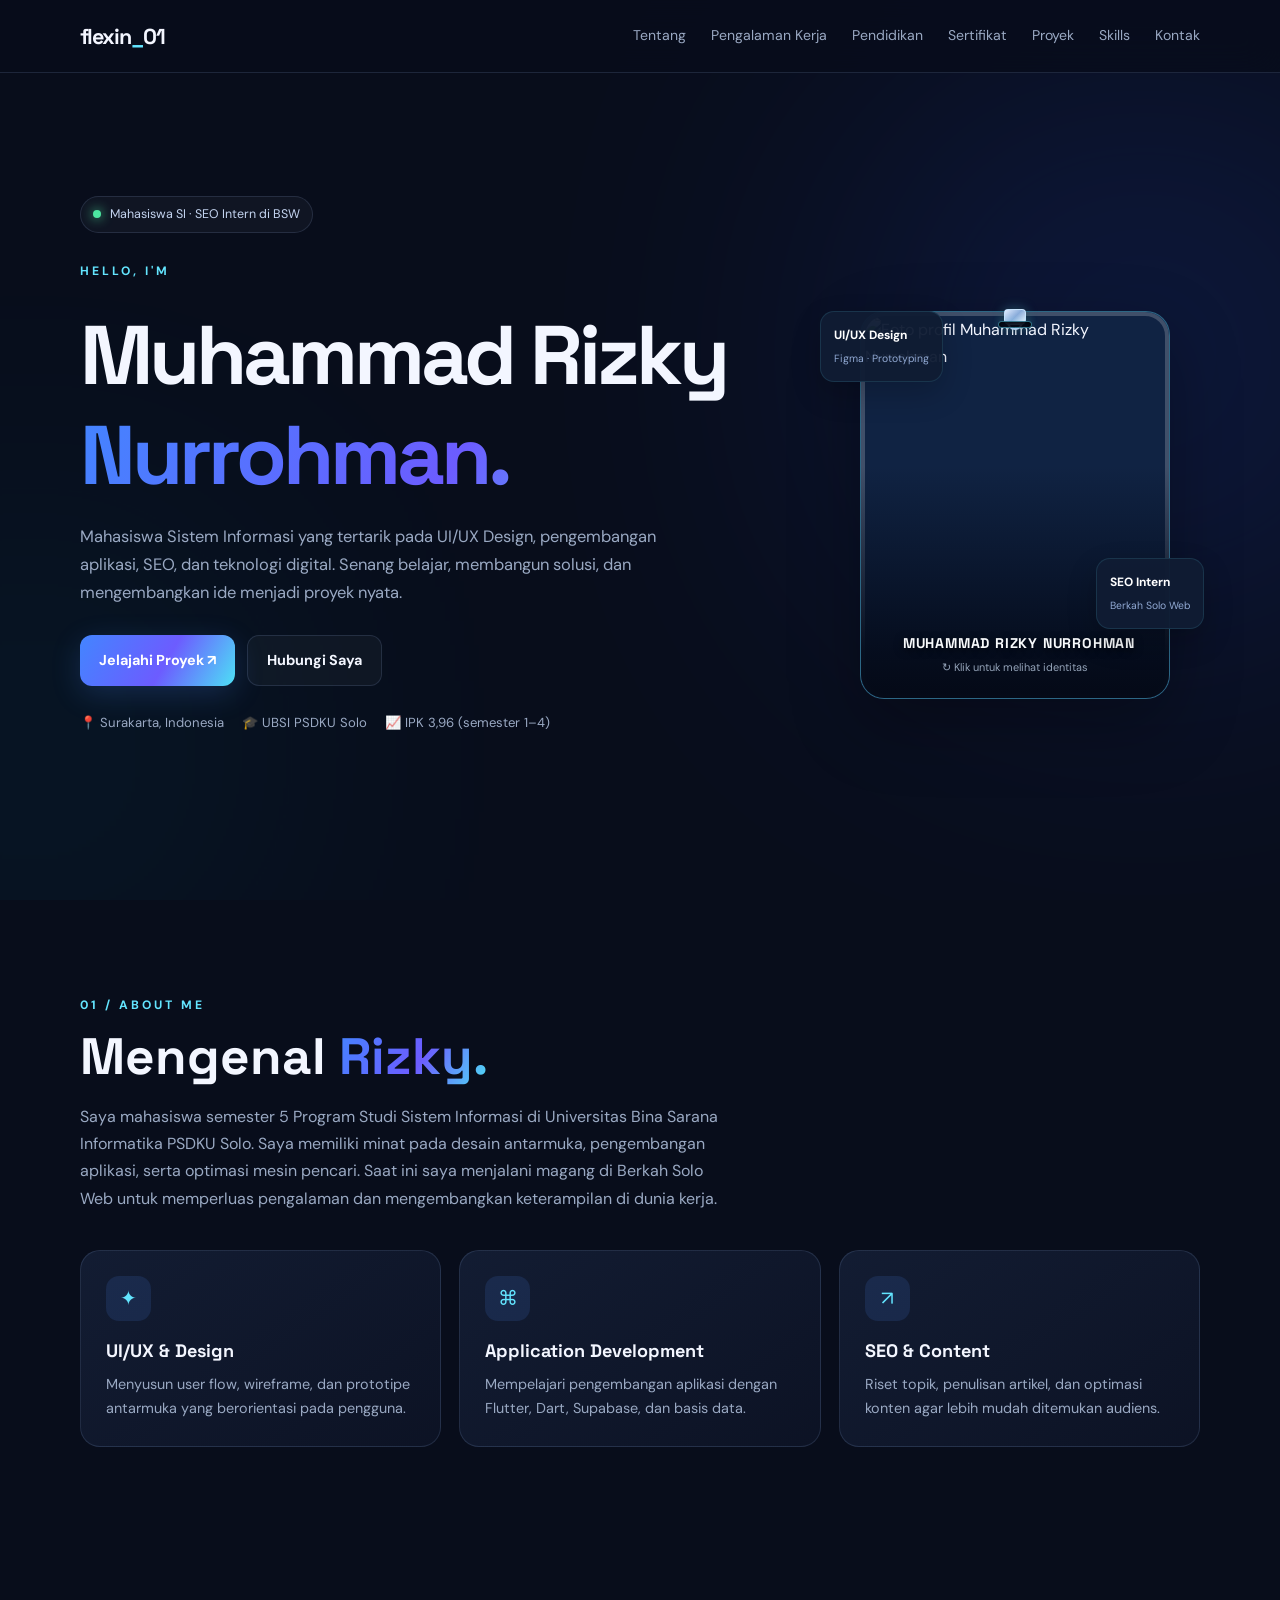
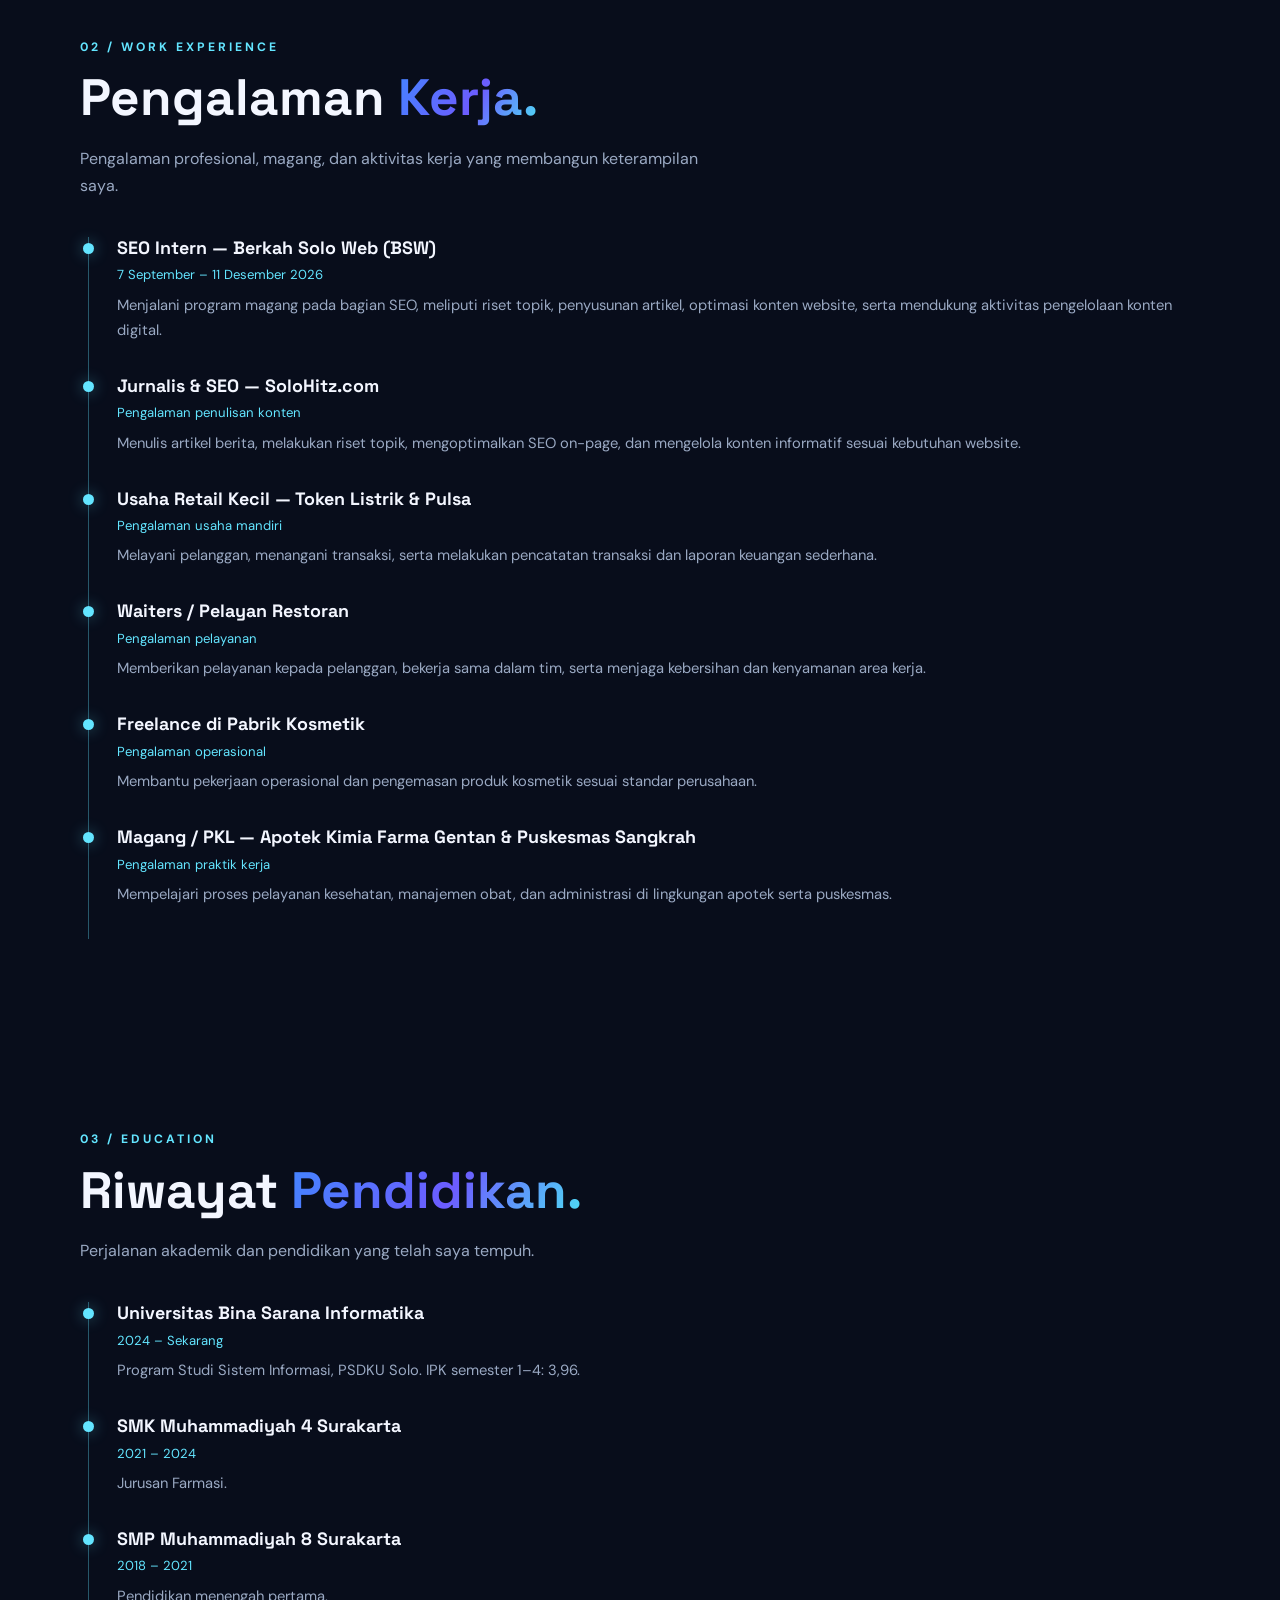
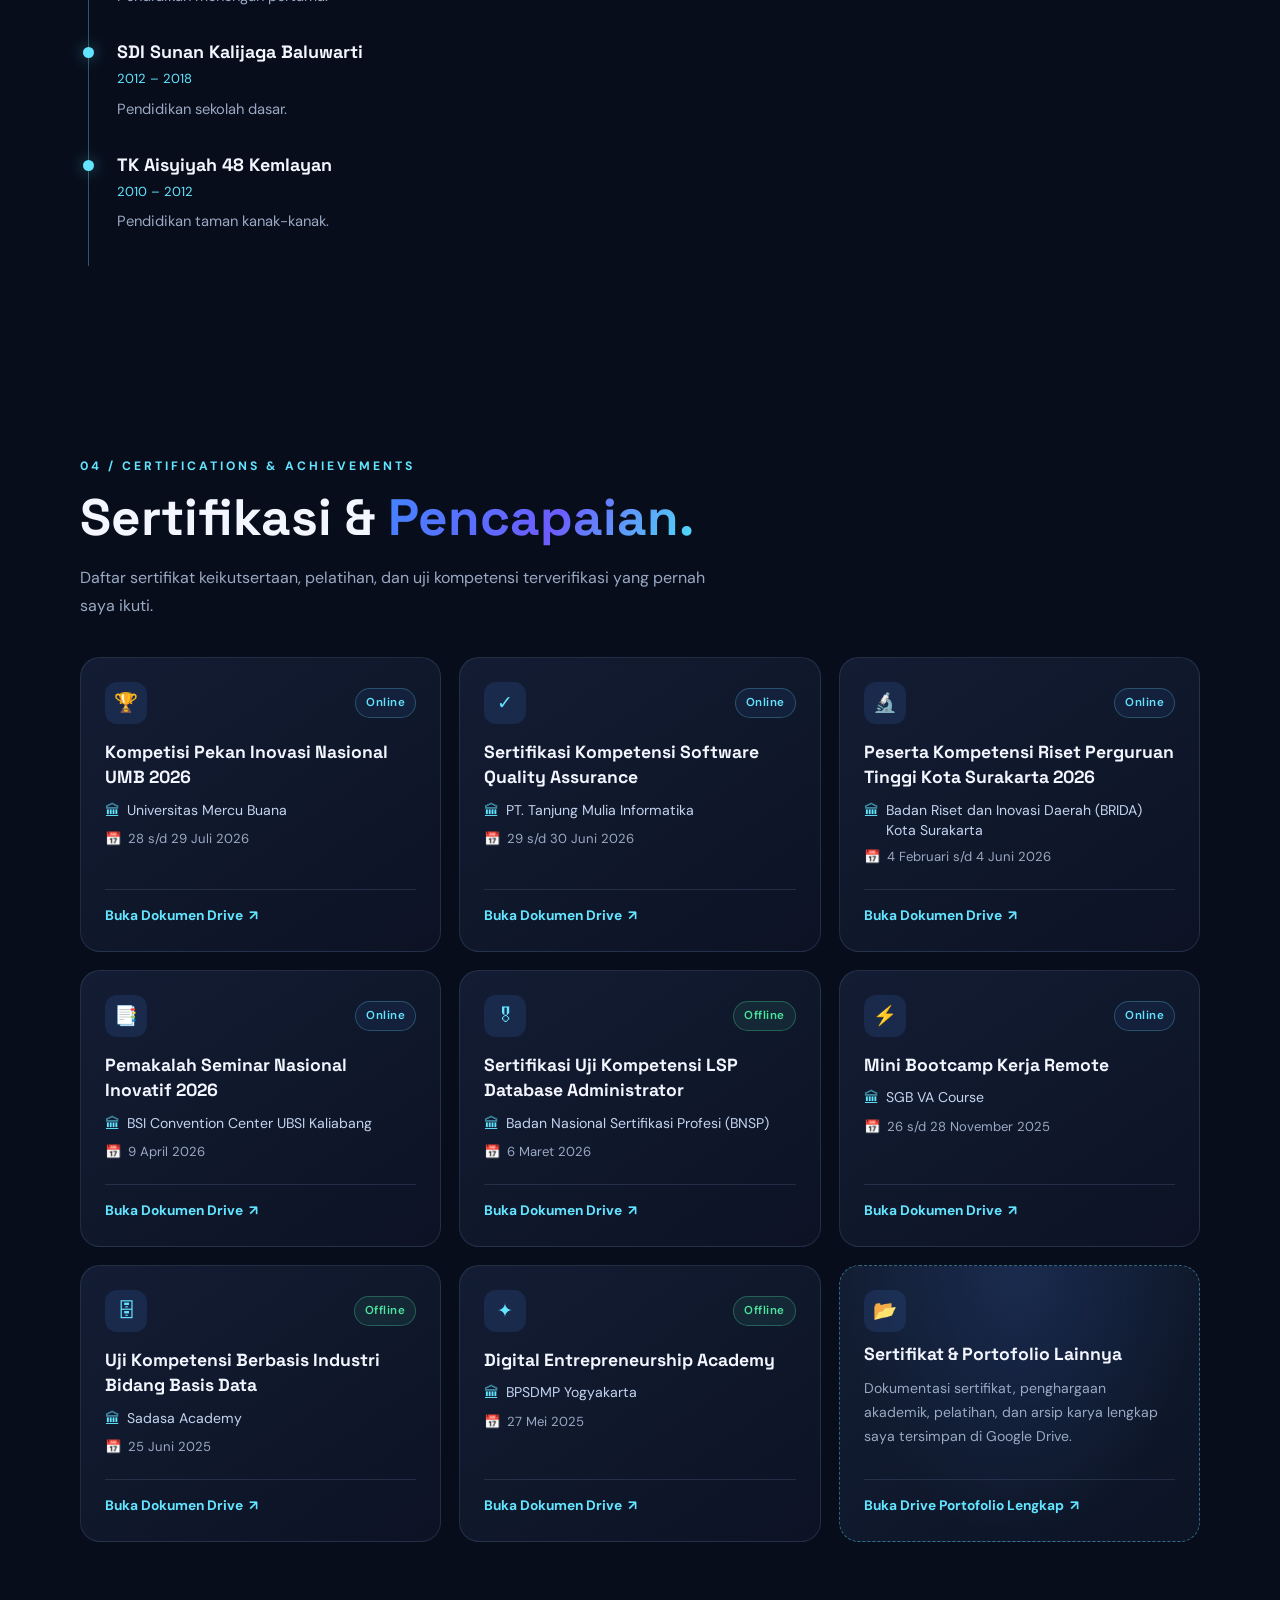
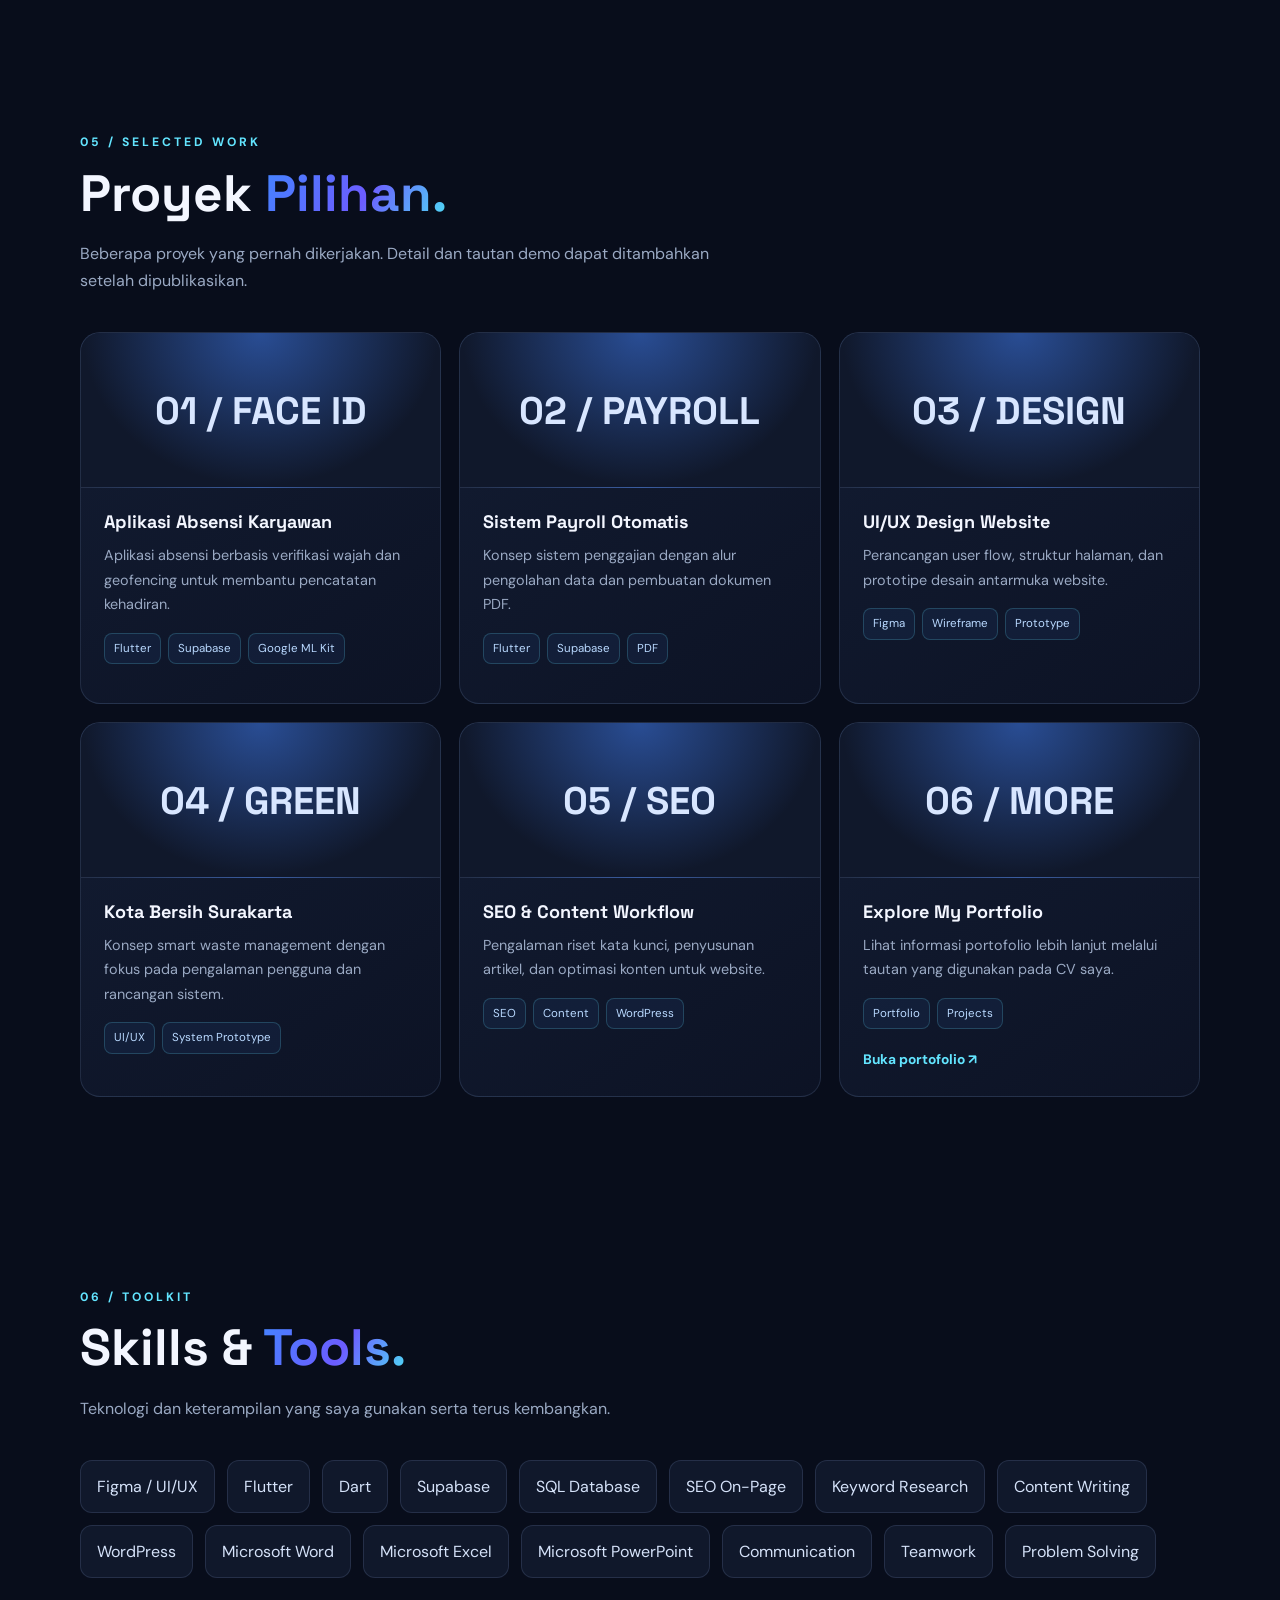
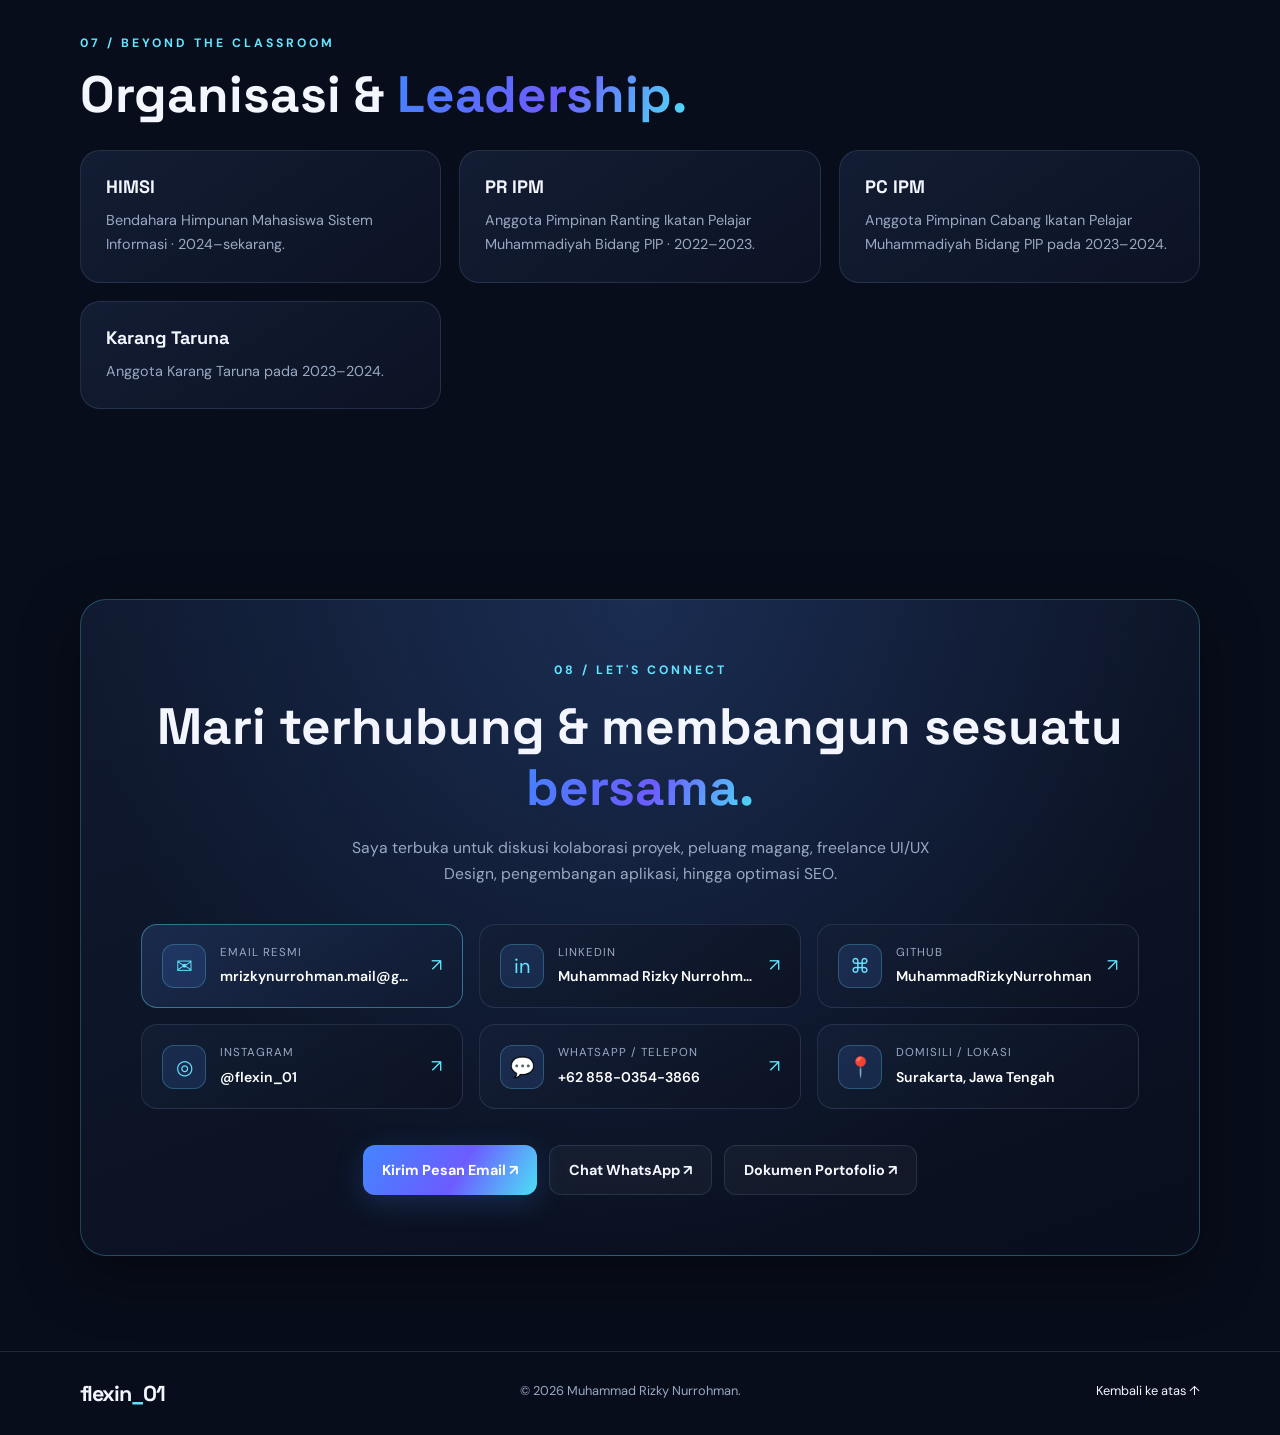
==== index.html @ 6531a68e "Add files via upload" ====
<!DOCTYPE html>
<html lang="id">
<head>
  <meta charset="UTF-8">
  <meta name="viewport" content="width=device-width, initial-scale=1.0">
  <meta name="theme-color" content="#080d1b">
  <meta name="description" content="Portofolio Muhammad Rizky Nurrohman, mahasiswa Sistem Informasi, SEO Intern di Berkah Solo Web, UI/UX Designer, dan calon developer.">
  <meta name="author" content="Muhammad Rizky Nurrohman">
  <title>Rizky Nurrohman — Portfolio & CV</title>

  <link rel="preconnect" href="https://fonts.googleapis.com">
  <link rel="preconnect" href="https://fonts.gstatic.com" crossorigin>
  <link href="https://fonts.googleapis.com/css2?family=DM+Sans:wght@400;500;600;700&family=Space+Grotesk:wght@400;500;600;700&display=swap" rel="stylesheet">

  <style>
    :root {
      --bg: #080d1b;
      --surface: #10182b;
      --surface2: #141f36;
      --text: #f3f6ff;
      --muted: #9aa9c3;
      --blue: #4d8dff;
      --cyan: #63e5ff;
      --line: rgba(151, 179, 230, .15);
      --gradient: linear-gradient(120deg, #4385ff, #6c5cff 55%, #4de0f5);
    }

    * { box-sizing: border-box; margin: 0; padding: 0; }
    html { scroll-behavior: smooth; scroll-padding-top: 85px; }

    /* Custom Luxury Blue Cursor */
    .cursor-dot {
      position: fixed;
      top: 0;
      left: 0;
      width: 10px;
      height: 10px;
      border-radius: 50%;
      background: #63e5ff;
      box-shadow: 0 0 14px #63e5ff, 0 0 25px rgba(77, 141, 255, 0.9);
      pointer-events: none;
      z-index: 100000;
      transform: translate(-50%, -50%);
      transition: width 0.15s ease, height 0.15s ease, background 0.15s ease;
      opacity: 0;
    }

    .cursor-ring {
      position: fixed;
      top: 0;
      left: 0;
      width: 38px;
      height: 38px;
      border-radius: 50%;
      border: 1.5px solid rgba(99, 229, 255, 0.75);
      background: radial-gradient(circle, rgba(77, 141, 255, 0.2), transparent 70%);
      box-shadow: 0 0 20px rgba(77, 141, 255, 0.4), inset 0 0 10px rgba(99, 229, 255, 0.25);
      pointer-events: none;
      z-index: 99999;
      transform: translate(-50%, -50%);
      transition: width 0.25s cubic-bezier(0.16, 1, 0.3, 1), 
                  height 0.25s cubic-bezier(0.16, 1, 0.3, 1), 
                  border-color 0.2s ease, 
                  background 0.2s ease;
      opacity: 0;
    }

    .cursor-ring.cursor-hover {
      width: 58px;
      height: 58px;
      border-color: #63e5ff;
      background: radial-gradient(circle, rgba(99, 229, 255, 0.3), transparent 75%);
      box-shadow: 0 0 32px rgba(99, 229, 255, 0.7), inset 0 0 16px rgba(99, 229, 255, 0.35);
    }

    .cursor-dot.cursor-hover {
      width: 6px;
      height: 6px;
      background: #ffffff;
      box-shadow: 0 0 18px #63e5ff;
    }

    #sparkle-canvas {
      position: fixed;
      inset: 0;
      width: 100vw;
      height: 100vh;
      pointer-events: none;
      z-index: 99998;
    }

    body {
      background: var(--bg);
      color: var(--text);
      font-family: "DM Sans", sans-serif;
      line-height: 1.7;
      overflow-x: hidden;
    }
    a { color: inherit; text-decoration: none; }
    button { font: inherit; }
    .container { width: min(1120px, 90%); margin: auto; }
    .gradient-text {
      background: var(--gradient);
      -webkit-background-clip: text;
      background-clip: text;
      color: transparent;
    }
    .eyebrow {
      color: var(--cyan);
      text-transform: uppercase;
      letter-spacing: 3px;
      font-size: .76rem;
      font-weight: 700;
    }
    h1, h2, h3 { font-family: "Space Grotesk", sans-serif; line-height: 1.2; }
    h2 { font-size: clamp(2rem, 5vw, 3.2rem); margin: 10px 0 16px; }
    p { color: var(--muted); }
    section { padding: 95px 0; }
    .section-head { max-width: 650px; margin-bottom: 38px; }

    /* Navigation */
    header {
      position: fixed; inset: 0 0 auto; z-index: 50;
      background: rgba(8, 13, 27, .82);
      backdrop-filter: blur(18px);
      border-bottom: 1px solid var(--line);
    }
    nav {
      min-height: 72px; display: flex; align-items: center;
      justify-content: space-between; gap: 24px;
    }
    .logo { font: 700 1.35rem "Space Grotesk"; letter-spacing: -1px; }
    .logo span { color: var(--cyan); }
    .nav-links { display: flex; align-items: center; gap: 25px; }
    .nav-links a { color: var(--muted); font-size: .88rem; transition: .2s; }
    .nav-links a:hover { color: white; }
    .menu-btn {
      display: none; border: 1px solid var(--line); color: white;
      background: var(--surface); border-radius: 10px; padding: 7px 12px;
      cursor: pointer;
    }

    /* Buttons */
    .btn {
      display: inline-flex; justify-content: center; align-items: center;
      gap: 9px; padding: 12px 19px; border-radius: 12px;
      font-weight: 700; font-size: .9rem; border: 1px solid var(--line);
      transition: transform .25s, box-shadow .25s, background .25s;
      cursor: pointer;
    }
    .btn:hover { transform: translateY(-3px); }
    .btn-primary {
      color: #fff; border: 0; background: var(--gradient);
      box-shadow: 0 8px 30px rgba(77, 141, 255, .2);
    }
    .btn-secondary { background: rgba(255,255,255,.035); }
    .btn-row { display: flex; flex-wrap: wrap; gap: 12px; margin-top: 28px; }

    /* Hero */
    .hero {
      min-height: 100vh; display: flex; align-items: center;
      position: relative; padding-top: 125px; overflow: hidden;
    }
    .hero::before {
      content: ""; position: absolute; width: 530px; height: 530px;
      background: #315bff; filter: blur(160px); opacity: .20;
      border-radius: 50%; right: -130px; top: 10%;
      pointer-events: none;
    }
    .hero::after {
      content: ""; position: absolute; width: 300px; height: 300px;
      background: #00d9ff; filter: blur(160px); opacity: .12;
      left: -120px; bottom: 0; pointer-events: none;
    }
    .hero-grid {
      display: grid; grid-template-columns: 1.3fr .7fr;
      align-items: center; gap: 65px; position: relative; z-index: 1;
    }
    .availability {
      display: inline-flex; align-items: center; gap: 9px;
      padding: 7px 12px; border: 1px solid var(--line);
      border-radius: 30px; font-size: .78rem; color: #c4d4f0;
      background: rgba(255,255,255,.035);
    }
    .dot {
      width: 8px; height: 8px; background: #4ce6a0;
      border-radius: 50%; box-shadow: 0 0 12px #4ce6a0;
    }
    .hero h1 {
      font-size: clamp(3rem, 6.5vw, 5.5rem);
      letter-spacing: -4px; margin: 24px 0 18px;
    }
    .hero h1 span { display: block; }
    .hero-copy { max-width: 590px; font-size: 1.03rem; }
    .hero-meta { display: flex; gap: 18px; flex-wrap: wrap; margin-top: 26px; }
    .hero-meta span { color: var(--muted); font-size: .82rem; }
    .portrait-wrap { position: relative; max-width: 360px; margin: auto; width: 100%; }
    .portrait {
      aspect-ratio: 4/5; border: 1px solid rgba(111,164,255,.4);
      border-radius: 28px; padding: 12px;
      background: linear-gradient(145deg, rgba(77,141,255,.3), rgba(255,255,255,.025));
      transform: rotate(2deg); animation: float 6s ease-in-out infinite;
      box-shadow: 0 30px 100px rgba(0,0,0,.25);
    }
    .portrait-inner {
      width: 100%; height: 100%; border-radius: 19px;
      display: grid; place-items: center; text-align: center;
      background:
        radial-gradient(ellipse at 50% 20%, rgba(99,229,255,.18), transparent 55%),
        linear-gradient(160deg, #1a3155, #0d1427);
      overflow: hidden;
    }
    .initials {
      width: 145px; height: 145px; display: grid; place-items: center;
      border-radius: 50%; font: 700 3.4rem "Space Grotesk";
      color: white; background: var(--gradient);
      border: 5px solid rgba(255,255,255,.15);
      box-shadow: 0 0 60px rgba(77,141,255,.3);
    }
    .portrait-inner p { margin-top: 20px; color: #d9e6ff; }
    .float-card {
      position: absolute; background: #111c31;
      border: 1px solid var(--line); border-radius: 14px;
      padding: 13px 16px; box-shadow: 0 15px 40px #0004;
      font-size: .83rem;
    }
    .float-card strong { display: block; color: white; }
    .float-card small { color: var(--muted); }
    .card-one { top: 15%; left: -48px; }
    .card-two { bottom: 12%; right: -38px; }

    /* General cards */
    .grid-3 { display: grid; grid-template-columns: repeat(3,1fr); gap: 18px; }
    .panel {
      background: linear-gradient(145deg, rgba(20,31,54,.88), rgba(13,20,38,.88));
      border: 1px solid var(--line); border-radius: 20px; padding: 25px;
      transition: transform .3s, border-color .3s;
    }
    .panel:hover { transform: translateY(-6px); border-color: rgba(99,229,255,.4); }
    .icon {
      width: 45px; height: 45px; display: grid; place-items: center;
      border-radius: 13px; background: rgba(77,141,255,.13);
      color: var(--cyan); font-size: 1.25rem; margin-bottom: 19px;
    }
    .panel h3 { font-size: 1.13rem; margin-bottom: 10px; }
    .panel p { font-size: .9rem; }

    /* Experience */
    .timeline { border-left: 1px solid rgba(99,229,255,.35); margin-left: 8px; }
    .timeline-item { padding: 0 0 32px 28px; position: relative; }
    .timeline-item::before {
      content: ""; position: absolute; width: 11px; height: 11px;
      left: -6px; top: 6px; background: var(--cyan); border-radius: 50%;
      box-shadow: 0 0 15px rgba(99,229,255,.45);
    }
    .timeline-item h3 { font-size: 1.12rem; }
    .timeline-item .date { color: var(--cyan); font-size: .82rem; margin: 6px 0; }
    .timeline-item p { font-size: .92rem; }

    /* Projects */
    .project-card { overflow: hidden; padding: 0; }
    .project-visual {
      min-height: 155px; display: grid; place-items: center;
      background: radial-gradient(ellipse at top, #294d94, #10182b 70%);
      font: 700 2.4rem "Space Grotesk"; color: #d8e6ff;
      border-bottom: 1px solid var(--line);
    }
    .project-content { padding: 23px; }
    .project-content h3 { margin-bottom: 10px; }
    .tags { display: flex; flex-wrap: wrap; gap: 7px; margin: 16px 0; }
    .tag {
      font-size: .72rem; color: #b9d9ff; padding: 5px 9px;
      border: 1px solid rgba(99,229,255,.2); border-radius: 8px;
      background: rgba(77,141,255,.07);
    }
    .project-link { color: var(--cyan); font-size: .86rem; font-weight: 700; }

    /* Skills */
    .skills { display: flex; flex-wrap: wrap; gap: 12px; }
    .skill {
      padding: 12px 16px; border: 1px solid var(--line);
      background: var(--surface); border-radius: 12px;
      color: #d5e2f9; transition: .2s;
    }
    .skill:hover { border-color: var(--cyan); transform: translateY(-3px); }

    /* Contact & footer */
    .contact-box {
      padding: clamp(28px, 6vw, 60px);
      text-align: center;
      border: 1px solid rgba(99, 229, 255, .25);
      border-radius: 26px;
      background: radial-gradient(ellipse at top, rgba(77, 141, 255, .18), transparent 70%), linear-gradient(160deg, #101a30, #090e1d);
      box-shadow: 0 20px 60px rgba(0, 0, 0, 0.4);
    }
    .contact-box p.contact-desc { max-width: 600px; margin: 0 auto 36px; font-size: 0.98rem; }

    .contact-grid {
      display: grid;
      grid-template-columns: repeat(auto-fit, minmax(240px, 1fr));
      gap: 16px;
      margin-top: 25px;
      text-align: left;
    }

    .contact-card {
      display: flex;
      align-items: center;
      gap: 14px;
      padding: 18px 20px;
      border-radius: 16px;
      background: linear-gradient(145deg, rgba(20, 31, 54, 0.85), rgba(12, 18, 34, 0.85));
      border: 1px solid var(--line);
      color: var(--text);
      transition: transform 0.25s ease, border-color 0.25s ease, box-shadow 0.25s ease, background 0.25s ease;
      text-decoration: none;
      position: relative;
    }

    .contact-card:hover {
      transform: translateY(-4px);
      border-color: rgba(99, 229, 255, 0.5);
      background: linear-gradient(145deg, rgba(26, 40, 70, 0.95), rgba(16, 25, 46, 0.95));
      box-shadow: 0 12px 28px rgba(77, 141, 255, 0.16);
    }

    .contact-icon {
      width: 44px;
      height: 44px;
      display: grid;
      place-items: center;
      border-radius: 12px;
      background: rgba(77, 141, 255, 0.14);
      border: 1px solid rgba(99, 229, 255, 0.25);
      color: var(--cyan);
      font-size: 1.25rem;
      flex-shrink: 0;
    }

    .contact-card:hover .contact-icon {
      background: rgba(99, 229, 255, 0.2);
      border-color: var(--cyan);
      color: #fff;
    }

    .contact-info {
      flex: 1;
      min-width: 0;
    }

    .contact-info small {
      display: block;
      color: var(--muted);
      font-size: 0.72rem;
      text-transform: uppercase;
      letter-spacing: 1px;
      margin-bottom: 3px;
    }

    .contact-info strong {
      display: block;
      color: #fff;
      font-size: 0.88rem;
      font-weight: 600;
      white-space: nowrap;
      overflow: hidden;
      text-overflow: ellipsis;
    }

    .contact-arrow {
      color: var(--cyan);
      font-size: 1.1rem;
      transition: transform 0.25s ease, color 0.25s ease;
      margin-left: auto;
    }

    .contact-card:hover .contact-arrow {
      color: #fff;
      transform: translate(3px, -3px);
    }

    .contact-card.highlight-card {
      border-color: rgba(99, 229, 255, 0.4);
      background: linear-gradient(145deg, rgba(28, 45, 80, 0.9), rgba(16, 26, 48, 0.9));
    }

    footer { padding: 28px 0; border-top: 1px solid var(--line); }
    .footer-row { display: flex; justify-content: space-between; gap: 20px; flex-wrap: wrap; }
    footer p, footer a { font-size: .8rem; }

    /* Reveal animation */
    .reveal { opacity: 0; transform: translateY(22px); transition: .7s ease; }
    .reveal.visible { opacity: 1; transform: translateY(0); }
    @keyframes float { 0%,100% { transform: translateY(0) rotate(2deg); } 50% { transform: translateY(-12px) rotate(0); } }

    @media (prefers-reduced-motion: reduce) {
      *, *::before, *::after {
        animation-duration: .01ms !important;
        transition-duration: .01ms !important;
        scroll-behavior: auto !important;
      }
      .reveal { opacity: 1; transform: none; }
    }

    @media (max-width: 1024px) {
      .container { width: 92%; }
      .hero-grid { gap: 40px; }
      .grid-3 { grid-template-columns: repeat(2, 1fr); gap: 16px; }
    }

    @media (max-width: 850px) {
      .hero-grid { grid-template-columns: 1fr; gap: 45px; text-align: center; }
      .hero-copy { max-width: 680px; margin-inline: auto; }
      .availability { margin-inline: auto; }
      .hero-meta { justify-content: center; }
      .btn-row { justify-content: center; }
      .portrait-wrap { width: min(290px, 85%); margin-top: 15px; }
      .card-one { left: -10px; }
      .card-two { right: -10px; }
      .hero h1 { letter-spacing: -2px; }
    }

    @media (max-width: 768px) {
      section { padding: 75px 0; }
      .section-head { margin-bottom: 28px; }
      .grid-3 { grid-template-columns: repeat(2, 1fr); }
      .certificates-grid { grid-template-columns: repeat(2, 1fr); gap: 16px; }
      .timeline-item { padding: 0 0 28px 24px; }
      .contact-box { padding: 35px 24px; }
    }

    @media (max-width: 640px) {
      section { padding: 60px 0; }
      nav { min-height: 65px; }
      .menu-btn { display: block; }
      .nav-links {
        display: none; position: absolute; top: 68px; left: 4%; right: 4%;
        padding: 16px; border: 1px solid var(--line);
        border-radius: 18px; background: rgba(16, 24, 43, 0.98);
        backdrop-filter: blur(20px);
        box-shadow: 0 20px 50px rgba(0, 0, 0, 0.6);
        flex-direction: column; align-items: stretch; gap: 4px;
        z-index: 100;
      }
      .nav-links.open { display: flex; animation: navFadeIn 0.25s ease; }
      .nav-links a {
        padding: 12px 14px;
        border-radius: 10px;
        font-size: 0.95rem;
      }
      .nav-links a:hover {
        background: rgba(77, 141, 255, 0.1);
        color: var(--cyan);
      }
      .hero { min-height: auto; padding-top: 110px; padding-bottom: 60px; }
      .hero h1 { font-size: clamp(2.4rem, 11vw, 3.8rem); margin: 18px 0 14px; }
      .grid-3 { grid-template-columns: 1fr; }
      .certificates-grid { grid-template-columns: 1fr; }
      .panel { padding: 20px; }
      .float-card {
        padding: 8px 12px;
        font-size: 0.75rem;
      }
      .card-one { top: 12%; left: -8px; }
      .card-two { bottom: 8%; right: -8px; }
      .hero-meta { gap: 8px 14px; }
      .hero-meta span { font-size: 0.78rem; }
      .btn { width: 100%; justify-content: center; }
      .btn-row { width: 100%; flex-direction: column; gap: 10px; }
      .contact-grid { grid-template-columns: 1fr; }
      .contact-card { padding: 15px 16px; }
      .contact-icon { width: 38px; height: 38px; font-size: 1.1rem; }
      .skills { gap: 8px; }
      .skill { padding: 9px 13px; font-size: 0.82rem; }
    }

    @keyframes navFadeIn {
      from { opacity: 0; transform: translateY(-8px); }
      to { opacity: 1; transform: translateY(0); }
    }
    
    .profile-photo {
      width: 180px;
      height: 180px;
      object-fit: cover;
      object-position: center top;
      border-radius: 50%;
      border: 4px solid rgba(255, 255, 255, 0.2);
      box-shadow: 0 0 45px rgba(77, 141, 255, 0.3);
      transition: transform 0.35s ease, box-shadow 0.35s ease;
    }

    .profile-photo:hover {
      transform: scale(1.05);
      box-shadow: 0 0 60px rgba(99, 229, 255, 0.4);
    }

    .profile-fallback {
      margin: auto;
    }

    @media (max-width: 640px) {
      .profile-photo {
        width: 150px;
        height: 150px;
      }
    }
    
    /* =========================================
      INTERACTIVE 3D PROFILE CARD
      Muhammad Rizky Nurrohman
      ========================================= */

    /* Container kartu */
    .portrait-wrap {
      position: relative;
      width: 100%;
      max-width: 310px;
      margin-inline: auto;
      perspective: 1200px;
      isolation: isolate;
    }

    /* Kartu utama */
    .flip-card {
      position: relative;
      width: 100%;
      aspect-ratio: 4 / 5;
      perspective: 1200px;
      cursor: grab;
      outline: none;
      -webkit-tap-highlight-color: transparent;
      user-select: none;
      -webkit-user-select: none;
      touch-action: none;
      transform-origin: top center;
      will-change: transform;
    }

    .flip-card.is-dragging {
      cursor: grabbing;
      filter: drop-shadow(0 20px 35px rgba(0, 0, 0, 0.45));
    }

    /* Mesin animasi 3D */
    .flip-card-inner {
      position: relative;
      width: 100%;
      height: 100%;
      transform: rotateY(0deg);
      transform-style: preserve-3d;
      -webkit-transform-style: preserve-3d;
      transition: transform 0.8s cubic-bezier(.2, .75, .25, 1);
      filter: none;
    }

    /* Putar hanya ketika kartu diklik */
    .flip-card.is-flipped .flip-card-inner {
      transform: rotateY(180deg);
      -webkit-transform: rotateY(180deg);
    }

    /* Jangan memicu efek putar saat hover */
    .flip-card:hover .flip-card-inner {
      filter: none;
    }

    /* Sisi depan dan belakang */
    .flip-card-face {
      position: absolute;
      inset: 0;
      overflow: hidden;
      border: 1px solid rgba(99, 229, 255, 0.35);
      border-radius: 24px;
      box-shadow: 0 25px 70px rgba(0, 0, 0, 0.3);
      backface-visibility: hidden;
      -webkit-backface-visibility: hidden;
    }

    /* =========================================
      LANYARD HANGER DECORATION
      ========================================= */

    /* Extra top room for the lanyard rope canvas + clip */
    .portrait-wrap {
      padding-top: 80px;
    }

    /* Canvas yang menggambar tali lanyard secara dinamis */
    #lanyard-canvas {
      position: absolute;
      top: 0;
      left: 0;
      pointer-events: none;
      z-index: 10;
    }

    /* Klip logam yang terpasang di ujung tali — ikut bergerak bersama kartu */
    .lanyard-clip {
      position: absolute;
      /* posisi default tepat di atas lubang kartu; JS akan memperbaruinya tiap frame */
      top: 77px;
      left: 50%;
      transform: translateX(-50%);
      width: 22px;
      height: 16px;
      background: linear-gradient(135deg, #e0ecff, #8aacda, #f5f9ff);
      border-radius: 4px 4px 5px 5px;
      border: 1px solid rgba(200, 230, 255, 0.85);
      box-shadow: 0 3px 10px rgba(0, 0, 0, 0.55), 0 0 12px rgba(99, 229, 255, 0.35);
      z-index: 15;
      pointer-events: none;
      will-change: transform;
    }

    /* Kait bawah klip */
    .lanyard-clip::after {
      content: "";
      position: absolute;
      bottom: -6px;
      left: 50%;
      transform: translateX(-50%);
      width: 12px;
      height: 7px;
      border: 2px solid #b6cced;
      border-top: none;
      border-radius: 0 0 8px 8px;
    }

    /* Slot lubang ID Card — satu elemen, ditempel ke kartu via JS */
    .id-card-slot {
      position: absolute;
      /* Disesuaikan di JS agar selalu di atas kartu */
      top: 80px;           /* = padding-top portrait-wrap */
      left: 50%;
      transform: translateX(-50%);
      width: 34px;
      height: 7px;
      background: rgba(4, 10, 24, 0.85);
      border: 1px solid rgba(99, 229, 255, 0.45);
      border-radius: 10px;
      box-shadow: inset 0 1px 4px rgba(0,0,0,0.9), 0 0 8px rgba(99,229,255,0.2);
      z-index: 16;
      pointer-events: none;
      will-change: transform;
    }

    /* =========================================
      FRONT CARD - FOTO PROFIL
      ========================================= */

    .flip-card-front {
      box-sizing: border-box;
      display: flex;
      flex-direction: column;
      justify-content: flex-end;
      padding: 20px 20px 22px;
      background: #102343;
      transform: rotateY(0deg);
      -webkit-transform: rotateY(0deg);
    }

    /* Foto memenuhi kartu */
    .flip-card-front .profile-photo {
      position: absolute;
      inset: 0;
      width: 100%;
      height: 100%;
      object-fit: cover;
      object-position: center top;
      border-radius: inherit;
      pointer-events: none;
      -webkit-user-drag: none;
      user-select: none;
    }

    /* Gradient agar tulisan tetap terbaca jelas di bagian bawah */
    .flip-card-front::after {
      content: "";
      position: absolute;
      inset: 40% 0 0;
      z-index: 1;
      background: linear-gradient(
        to bottom,
        transparent,
        rgba(5, 12, 28, 0.96) 80%,
        rgba(4, 9, 22, 0.99) 100%
      );
      pointer-events: none;
    }

    /* Tata letak nama dan petunjuk pada bagian bawah kartu */
    .flip-card-front .front-caption {
      position: relative;
      z-index: 2;
      display: flex;
      align-items: center;
      justify-content: center;
      gap: 8px;
      margin: 0 0 4px;
      text-align: center;
      color: #ffffff;
      font-family: "Space Grotesk", sans-serif;
      font-size: 0.88rem;
      font-weight: 700;
      letter-spacing: 0.8px;
      text-shadow: 0 2px 8px rgba(0, 0, 0, 0.7);
    }

    .flip-card-front .front-caption span:not(.front-status) {
      font-weight: 800;
      color: #f8fafc;
    }

    .flip-card-front .flip-hint {
      position: relative;
      z-index: 2;
      margin: 0;
      padding: 0;
      text-align: center;
      font-size: 0.68rem;
      line-height: 1.4;
      color: #94a3b8;
    }
    
    /* =========================================
      BACK CARD - SPACING REFINEMENT
      ========================================= */

    .flip-card-back {
      box-sizing: border-box;
      display: flex;
      flex-direction: column;
      justify-content: center;
      gap: 16px;

      /* Ruang rapi dan proporsional untuk seluruh identitas */
      padding: 24px 22px;

      color: #f3f6ff;
      background:
        radial-gradient(
          ellipse at top right,
          rgba(77, 141, 255, 0.22),
          transparent 55%
        ),
        linear-gradient(145deg, #14294b, #080d1b 80%);

      transform: rotateY(180deg);
      -webkit-transform: rotateY(180deg);
    }

    .back-top {
      margin: 0;
      text-align: center;
    }

    .back-label {
      display: block;
      margin-bottom: 10px;
      color: #63e5ff;
      font-size: 0.62rem;
      letter-spacing: 2px;
    }

    .back-avatar {
      display: grid;
      place-items: center;
      width: 46px;
      height: 46px;
      margin: 0 auto 12px;
      border: 1px solid rgba(255, 255, 255, 0.2);
      border-radius: 14px;
      background: linear-gradient(135deg, #4385ff, #6c5cff, #4de0f5);
      color: #fff;
      font-size: 1rem;
      font-weight: 700;
    }

    .back-top h3 {
      margin: 0;
      color: #fff;
      font-size: 1.05rem;
      line-height: 1.4;
    }

    .back-role {
      margin: 6px 0 0;
      color: #9bb7e7;
      font-size: 0.7rem;
      line-height: 1.5;
    }

    .identity-list {
      display: grid;
      gap: 9px;
      width: 100%;
    }

    .identity-item {
      box-sizing: border-box;
      display: flex;
      align-items: center;
      gap: 11px;
      width: 100%;
      min-width: 0;
      padding: 10px 12px;
      border: 1px solid rgba(151, 179, 230, 0.16);
      border-radius: 12px;
      background: rgba(255, 255, 255, 0.045);
      text-decoration: none;
    }

    .identity-icon {
      display: grid;
      flex: 0 0 30px;
      place-items: center;
      width: 30px;
      height: 30px;
      border-radius: 9px;
      background: rgba(77, 141, 255, 0.14);
      color: #63e5ff;
      font-size: 1rem;
    }

    .identity-item div {
      flex: 1;
      min-width: 0;
    }

    .identity-item small {
      display: block;
      margin-bottom: 4px;
      color: #91a9d3;
      font-size: 0.65rem;
    }

    .identity-item strong {
      display: block;
      color: #fff;
      font-size: 0.76rem;
      line-height: 1.4;
      overflow-wrap: anywhere;
    }

    .flip-card-back .flip-hint {
      padding: 0;
      margin-top: -3px;
      color: #91a9d3;
      font-size: 0.65rem;
      line-height: 1.4;
      text-align: center;
    }

    /* Responsive */
    @media (max-width: 480px) {
      .flip-card-back {
        gap: 12px;
        padding: 18px 16px;
      }

      .back-avatar {
        width: 40px;
        height: 40px;
        margin-bottom: 9px;
      }

      .back-top h3 {
        font-size: 0.98rem;
      }

      .identity-list {
        gap: 7px;
      }

      .identity-item {
        gap: 9px;
        padding: 8px 10px;
      }
    }

    /* =========================================
      FLOATING CARDS
      ========================================= */

    .float-card {
      position: absolute;
      z-index: 2;
      padding: 13px;
      border: 1px solid rgba(99, 229, 255, 0.12);
      border-radius: 14px;
      background: rgba(16, 29, 52, 0.96);
      color: #ffffff;
      box-shadow: 0 12px 30px rgba(0, 0, 0, 0.2);
      pointer-events: none;
    }

    .float-card strong,
    .float-card small {
      display: block;
    }

    .float-card strong {
      margin-bottom: 5px;
      font-size: 0.75rem;
    }

    .float-card small {
      color: #91a9d3;
      font-size: 0.65rem;
    }

    .card-one {
      top: 17%;
      left: -13%;
    }

    .card-two {
      right: -11%;
      bottom: 15%;
    }

    /* =========================================
      RESPONSIVE - TABLET & MOBILE
      ========================================= */

    @media (max-width: 768px) {
      .portrait-wrap {
        max-width: 290px;
      }

      .card-one {
        left: -5%;
      }

      .card-two {
        right: -5%;
      }
    }

    @media (max-width: 480px) {
      .portrait-wrap {
        max-width: 270px;
      }

      .flip-card-face {
        border-radius: 20px;
      }

      .flip-card-back {
        padding: 20px 14px;
        gap: 12px;
      }

      .back-top {
        margin-bottom: 8px;
      }

      .back-avatar {
        width: 40px;
        height: 40px;
        margin: 4px auto 8px;
        font-size: 0.95rem;
      }

      .back-top h3 {
        font-size: 0.98rem;
      }

      .identity-list {
        gap: 8px;
      }

      .identity-item {
        gap: 9px;
        padding: 8px 10px;
      }

      .identity-icon {
        width: 28px;
        height: 28px;
        font-size: 0.9rem;
      }

      .card-one {
        left: -3%;
      }

      .card-two {
        right: -3%;
      }
    }

    /* Hormati preferensi pengguna untuk animasi minimal */
    @media (prefers-reduced-motion: reduce) {
      .flip-card-inner {
        transition-duration: 0.01ms;
      }
    }

    
/* ==============================
   SECTION SERTIFIKAT
================================= */

.certificates-section {
    position: relative;
    padding: 95px 0;
}

.certificates-grid {
    display: grid;
    grid-template-columns: repeat(3, minmax(0, 1fr));
    gap: 18px;
    align-items: stretch;
}

.certificate-card {
    background: linear-gradient(145deg, rgba(20, 31, 54, .88), rgba(13, 20, 38, .88));
    border: 1px solid var(--line);
    border-radius: 20px;
    padding: 24px;
    display: flex;
    flex-direction: column;
    justify-content: space-between;
    transition: transform .3s ease, border-color .3s ease, box-shadow .3s ease;
}

.certificate-card:hover {
    transform: translateY(-6px);
    border-color: rgba(99, 229, 255, .4);
    box-shadow: 0 16px 36px rgba(0, 0, 0, 0.28);
}

.certificate-card-top {
    display: flex;
    align-items: center;
    justify-content: space-between;
    gap: 10px;
    margin-bottom: 16px;
}

.cert-icon {
    width: 42px;
    height: 42px;
    display: grid;
    place-items: center;
    border-radius: 12px;
    background: rgba(77, 141, 255, .13);
    color: var(--cyan);
    font-size: 1.2rem;
    flex-shrink: 0;
}

.cert-type-badge {
    font-size: 0.72rem;
    font-weight: 600;
    padding: 4px 10px;
    border-radius: 20px;
    border: 1px solid rgba(99, 229, 255, .25);
    background: rgba(77, 141, 255, .08);
    color: var(--cyan);
    letter-spacing: 0.5px;
}

.cert-type-badge.offline {
    border-color: rgba(76, 230, 160, .3);
    background: rgba(76, 230, 160, .08);
    color: #4ce6a0;
}

.certificate-card h3 {
    font-size: 1.1rem;
    line-height: 1.45;
    margin-bottom: 10px;
    color: var(--text);
}

.certificate-meta {
    display: flex;
    flex-direction: column;
    gap: 6px;
    margin-bottom: 20px;
    font-size: 0.88rem;
}

.certificate-organizer {
    display: inline-flex;
    align-items: flex-start;
    gap: 7px;
    color: #c4d4f0;
    line-height: 1.4;
}

.certificate-organizer span.icon-bullet {
    color: var(--cyan);
    font-size: 0.95rem;
}

.certificate-date {
    display: inline-flex;
    align-items: center;
    gap: 7px;
    color: var(--muted);
    font-size: 0.82rem;
}

.certificate-date span.icon-bullet {
    color: var(--blue);
}

.certificate-card-bottom {
    margin-top: auto;
    padding-top: 14px;
    border-top: 1px solid var(--line);
    display: flex;
    align-items: center;
    justify-content: space-between;
}

.certificate-link {
    display: inline-flex;
    align-items: center;
    gap: 6px;
    color: var(--cyan);
    font-size: 0.86rem;
    font-weight: 700;
    transition: color .2s, transform .2s;
}

.certificate-link:hover {
    color: #fff;
    transform: translateX(3px);
}

.certificate-cta-card {
    background: radial-gradient(ellipse at top, rgba(77, 141, 255, .15), transparent 70%), linear-gradient(145deg, rgba(20, 31, 54, .92), rgba(13, 20, 38, .92));
    border: 1px dashed rgba(99, 229, 255, .4);
    display: flex;
    flex-direction: column;
    justify-content: center;
    align-items: flex-start;
    padding: 24px;
}

.certificate-cta-card:hover {
    border-color: var(--cyan);
    border-style: solid;
}

.certificate-cta-card h3 {
    margin-top: 10px;
}

.certificate-cta-card p {
    font-size: 0.88rem;
    margin-bottom: 18px;
    color: var(--muted);
}

/* Responsive */
@media (max-width: 900px) {
    .certificates-grid {
        grid-template-columns: repeat(2, minmax(0, 1fr));
    }
}

@media (max-width: 640px) {
    .certificates-grid {
        grid-template-columns: 1fr;
    }
}
  </style>
</head>

<body>
  <header>
    <nav class="container" aria-label="Navigasi utama">
      <a href="#home" class="logo">flexin<span>_</span>01</a>
      <button class="menu-btn" id="menuBtn" aria-label="Buka menu" aria-expanded="false">☰</button>
    <div class="nav-links" id="navLinks">
      <a href="#about">Tentang</a>
      <a href="#experience">Pengalaman Kerja</a>
      <a href="#education">Pendidikan</a>
      <a href="#sertifikat">Sertifikat</a>
      <a href="#projects">Proyek</a>
      <a href="#skills">Skills</a>
      <a href="#contact">Kontak</a>
    </div>
    </nav>
  </header>

  <main>
    <section class="hero" id="home">
      <div class="container hero-grid">
        <div>
          <div class="availability"><span class="dot"></span> Mahasiswa SI · SEO Intern di BSW</div>
          <p class="eyebrow" style="margin-top:28px">Hello, I'm</p>
          <h1>Muhammad Rizky <span class="gradient-text">Nurrohman.</span></h1>
          <p class="hero-copy">
            Mahasiswa Sistem Informasi yang tertarik pada UI/UX Design,
            pengembangan aplikasi, SEO, dan teknologi digital.
            Senang belajar, membangun solusi, dan mengembangkan ide menjadi proyek nyata.
          </p>
          <div class="btn-row">
            <a class="btn btn-primary" href="#projects">Jelajahi Proyek ↗</a>
            <a class="btn btn-secondary" href="#contact">Hubungi Saya</a>
          </div>
          <div class="hero-meta">
            <span>📍 Surakarta, Indonesia</span>
            <span>🎓 UBSI PSDKU Solo</span>
            <span>📈 IPK 3,96 (semester 1–4)</span>
          </div>
        </div>

        <div class="portrait-wrap" id="portraitWrap">
          <!-- Tali lanyard digambar oleh canvas dinamis -->
          <canvas id="lanyard-canvas" aria-hidden="true"></canvas>

          <!-- Klip logam (ikut bergerak saat kartu ditarik) -->
          <div class="lanyard-clip" id="lanyardClip"></div>

          <!-- Slot lubang kartu (ikut bergerak saat kartu ditarik) -->
          <div class="id-card-slot" id="cardSlot"></div>

          <div class="flip-card" id="profileCard"
              role="button"
              tabindex="0"
              aria-label="Balik kartu profil"
              aria-pressed="false">

            <div class="flip-card-inner">

              <!-- DEPAN: FOTO PROFIL -->
              <div class="flip-card-face flip-card-front">
                <img
                  class="profile-photo"
                  src="https://i.ibb.co.com/Nq9HVCx/pp-formal.jpg"
                  alt="Foto profil Muhammad Rizky Nurrohman"
                  draggable="false"
                >

                <div class="front-caption">
                  <span class="front-status"></span>
                  <span>MUHAMMAD RIZKY NURROHMAN</span>
                </div>

                <div class="flip-hint">↻ Klik untuk melihat identitas</div>
              </div>

              <!-- BELAKANG: IDENTITAS -->
              <div class="flip-card-face flip-card-back">
                <div class="back-top">
                  <div class="back-avatar">Rzk</div>
                  <h3>Muhammad Rizky<br>Nurrohman</h3>
                  <p class="back-role">Information Systems Student</p>
                </div>

                <div class="identity-list">
                  <div class="identity-item">
                    <span class="identity-icon">▤</span>
                    <div>
                      <small>NIM</small>
                      <strong>19240401</strong>
                    </div>
                  </div>

                  <div class="identity-item">
                    <span class="identity-icon">⌂</span>
                    <div>
                      <small>Asal Kampus</small>
                      <strong>UBSI Solo</strong>
                    </div>
                  </div>

                  <a
                    class="identity-item instagram-link"
                    href="https://www.instagram.com/flexin_01/"
                    target="_blank"
                    rel="noopener noreferrer"
                    aria-label="Buka Instagram flexin_01"
                  >
                    <span class="identity-icon">◎</span>
                    <div>
                      <small>Instagram</small>
                      <strong>@flexin_01 ↗</strong>
                    </div>
                  </a>
                </div>
              </div>

            </div>
          </div>

            <div class="float-card card-one">
            <strong>UI/UX Design</strong>
            <small>Figma · Prototyping</small>
          </div>

          <div class="float-card card-two">
            <strong>SEO Intern</strong>
            <small>Berkah Solo Web</small>
          </div>
        </div>
      </div>
    </section>

    <section id="about">
      <div class="container">
        <div class="section-head reveal">
          <p class="eyebrow">01 / About me</p>
          <h2>Mengenal <span class="gradient-text">Rizky.</span></h2>
          <p>
            Saya mahasiswa semester 5 Program Studi Sistem Informasi di
            Universitas Bina Sarana Informatika PSDKU Solo. Saya memiliki
            minat pada desain antarmuka, pengembangan aplikasi, serta optimasi
            mesin pencari. Saat ini saya menjalani magang di Berkah Solo Web
            untuk memperluas pengalaman dan mengembangkan keterampilan di dunia kerja.
          </p>
        </div>
        <div class="grid-3">
          <article class="panel reveal">
            <div class="icon">✦</div>
            <h3>UI/UX & Design</h3>
            <p>Menyusun user flow, wireframe, dan prototipe antarmuka yang berorientasi pada pengguna.</p>
          </article>
          <article class="panel reveal">
            <div class="icon">⌘</div>
            <h3>Application Development</h3>
            <p>Mempelajari pengembangan aplikasi dengan Flutter, Dart, Supabase, dan basis data.</p>
          </article>
          <article class="panel reveal">
            <div class="icon">↗</div>
            <h3>SEO & Content</h3>
            <p>Riset topik, penulisan artikel, dan optimasi konten agar lebih mudah ditemukan audiens.</p>
          </article>
        </div>
      </div>
    </section>

    
    <section id="experience">
      <div class="container">
        <div class="section-head reveal">
          <p class="eyebrow">02 / Work Experience</p>
          <h2>Pengalaman <span class="gradient-text">Kerja.</span></h2>
          <p>Pengalaman profesional, magang, dan aktivitas kerja yang membangun keterampilan saya.</p>
        </div>

        <div class="timeline reveal">
          <article class="timeline-item">
            <h3>SEO Intern — Berkah Solo Web (BSW)</h3>
            <div class="date">7 September – 11 Desember 2026</div>
            <p>
              Menjalani program magang pada bagian SEO, meliputi riset topik,
              penyusunan artikel, optimasi konten website, serta mendukung
              aktivitas pengelolaan konten digital.
            </p>
          </article>

          <article class="timeline-item">
            <h3>Jurnalis & SEO — SoloHitz.com</h3>
            <div class="date">Pengalaman penulisan konten</div>
            <p>
              Menulis artikel berita, melakukan riset topik, mengoptimalkan
              SEO on-page, dan mengelola konten informatif sesuai kebutuhan website.
            </p>
          </article>

          <article class="timeline-item">
            <h3>Usaha Retail Kecil — Token Listrik & Pulsa</h3>
            <div class="date">Pengalaman usaha mandiri</div>
            <p>
              Melayani pelanggan, menangani transaksi, serta melakukan
              pencatatan transaksi dan laporan keuangan sederhana.
            </p>
          </article>

          <article class="timeline-item">
            <h3>Waiters / Pelayan Restoran</h3>
            <div class="date">Pengalaman pelayanan</div>
            <p>
              Memberikan pelayanan kepada pelanggan, bekerja sama dalam tim,
              serta menjaga kebersihan dan kenyamanan area kerja.
            </p>
          </article>

          <article class="timeline-item">
            <h3>Freelance di Pabrik Kosmetik</h3>
            <div class="date">Pengalaman operasional</div>
            <p>
              Membantu pekerjaan operasional dan pengemasan produk kosmetik
              sesuai standar perusahaan.
            </p>
          </article>

          <article class="timeline-item">
            <h3>Magang / PKL — Apotek Kimia Farma Gentan & Puskesmas Sangkrah</h3>
            <div class="date">Pengalaman praktik kerja</div>
            <p>
              Mempelajari proses pelayanan kesehatan, manajemen obat,
              dan administrasi di lingkungan apotek serta puskesmas.
            </p>
          </article>
        </div>
      </div>
    </section>

    <section id="education">
      <div class="container">
        <div class="section-head reveal">
          <p class="eyebrow">03 / Education</p>
          <h2>Riwayat <span class="gradient-text">Pendidikan.</span></h2>
          <p>Perjalanan akademik dan pendidikan yang telah saya tempuh.</p>
        </div>

        <div class="timeline reveal">
          <article class="timeline-item">
            <h3>Universitas Bina Sarana Informatika</h3>
            <div class="date">2024 – Sekarang</div>
            <p>
              Program Studi Sistem Informasi, PSDKU Solo.
              IPK semester 1–4: 3,96.
            </p>
          </article>

          <article class="timeline-item">
            <h3>SMK Muhammadiyah 4 Surakarta</h3>
            <div class="date">2021 – 2024</div>
            <p>Jurusan Farmasi.</p>
          </article>

          <article class="timeline-item">
            <h3>SMP Muhammadiyah 8 Surakarta</h3>
            <div class="date">2018 – 2021</div>
            <p>Pendidikan menengah pertama.</p>
          </article>

          <article class="timeline-item">
            <h3>SDI Sunan Kalijaga Baluwarti</h3>
            <div class="date">2012 – 2018</div>
            <p>Pendidikan sekolah dasar.</p>
          </article>

          <article class="timeline-item">
            <h3>TK Aisyiyah 48 Kemlayan</h3>
            <div class="date">2010 – 2012</div>
            <p>Pendidikan taman kanak-kanak.</p>
          </article>
        </div>
      </div>
    </section>


<!-- SECTION SERTIFIKAT -->
    <section id="sertifikat" class="certificates-section">
      <div class="container">
        <div class="section-head reveal">
          <p class="eyebrow">04 / Certifications & Achievements</p>
          <h2>Sertifikasi & <span class="gradient-text">Pencapaian.</span></h2>
          <p>Daftar sertifikat keikutsertaan, pelatihan, dan uji kompetensi terverifikasi yang pernah saya ikuti.</p>
        </div>

        <div class="certificates-grid">

          <!-- SERTIFIKAT 1 (Terbaru): 28 s/d 29 Juli 2026 -->
          <article class="certificate-card reveal">
            <div>
              <div class="certificate-card-top">
                <div class="cert-icon">🏆</div>
                <span class="cert-type-badge">Online</span>
              </div>
              <h3>Kompetisi Pekan Inovasi Nasional UMB 2026</h3>
              <div class="certificate-meta">
                <div class="certificate-organizer">
                  <span class="icon-bullet">🏛</span>
                  <span>Universitas Mercu Buana</span>
                </div>
                <div class="certificate-date">
                  <span class="icon-bullet">📅</span>
                  <span>28 s/d 29 Juli 2026</span>
                </div>
              </div>
            </div>
            <div class="certificate-card-bottom">
              <a
                href="https://drive.google.com/file/d/1r7w-soSSwvSqDv6r1uxIHIlofNEsgse5/view?usp=drive_link"
                class="certificate-link"
                target="_blank"
                rel="noopener noreferrer"
              >
                Buka Dokumen Drive <span>↗</span>
              </a>
            </div>
          </article>

          <!-- SERTIFIKAT 2: 29 s/d 30 Juni 2026 -->
          <article class="certificate-card reveal">
            <div>
              <div class="certificate-card-top">
                <div class="cert-icon">✓</div>
                <span class="cert-type-badge">Online</span>
              </div>
              <h3>Sertifikasi Kompetensi Software Quality Assurance</h3>
              <div class="certificate-meta">
                <div class="certificate-organizer">
                  <span class="icon-bullet">🏛</span>
                  <span>PT. Tanjung Mulia Informatika</span>
                </div>
                <div class="certificate-date">
                  <span class="icon-bullet">📅</span>
                  <span>29 s/d 30 Juni 2026</span>
                </div>
              </div>
            </div>
            <div class="certificate-card-bottom">
              <a
                href="https://drive.google.com/file/d/1NZuC0DpO75y_n4klU5eD54e0HtNioI3l/view?usp=drive_link"
                class="certificate-link"
                target="_blank"
                rel="noopener noreferrer"
              >
                Buka Dokumen Drive <span>↗</span>
              </a>
            </div>
          </article>

          <!-- SERTIFIKAT 3: 4 Februari s/d 4 Juni 2026 -->
          <article class="certificate-card reveal">
            <div>
              <div class="certificate-card-top">
                <div class="cert-icon">🔬</div>
                <span class="cert-type-badge">Online</span>
              </div>
              <h3>Peserta Kompetensi Riset Perguruan Tinggi Kota Surakarta 2026</h3>
              <div class="certificate-meta">
                <div class="certificate-organizer">
                  <span class="icon-bullet">🏛</span>
                  <span>Badan Riset dan Inovasi Daerah (BRIDA) Kota Surakarta</span>
                </div>
                <div class="certificate-date">
                  <span class="icon-bullet">📅</span>
                  <span>4 Februari s/d 4 Juni 2026</span>
                </div>
              </div>
            </div>
            <div class="certificate-card-bottom">
              <a
                href="https://drive.google.com/file/d/1rq-w1q2trz6laEgixAi6gVs-CKRSiUqI/view?usp=drive_link"
                class="certificate-link"
                target="_blank"
                rel="noopener noreferrer"
              >
                Buka Dokumen Drive <span>↗</span>
              </a>
            </div>
          </article>

          <!-- SERTIFIKAT 4: 9 April 2026 -->
          <article class="certificate-card reveal">
            <div>
              <div class="certificate-card-top">
                <div class="cert-icon">📑</div>
                <span class="cert-type-badge">Online</span>
              </div>
              <h3>Pemakalah Seminar Nasional Inovatif 2026</h3>
              <div class="certificate-meta">
                <div class="certificate-organizer">
                  <span class="icon-bullet">🏛</span>
                  <span>BSI Convention Center UBSI Kaliabang</span>
                </div>
                <div class="certificate-date">
                  <span class="icon-bullet">📅</span>
                  <span>9 April 2026</span>
                </div>
              </div>
            </div>
            <div class="certificate-card-bottom">
              <a
                href="https://drive.google.com/file/d/1-LWta07jDIyz3sBLeRVTEaC9FvRfxj_s/view?usp=drive_link"
                class="certificate-link"
                target="_blank"
                rel="noopener noreferrer"
              >
                Buka Dokumen Drive <span>↗</span>
              </a>
            </div>
          </article>

          <!-- SERTIFIKAT 5: 6 Maret 2026 -->
          <article class="certificate-card reveal">
            <div>
              <div class="certificate-card-top">
                <div class="cert-icon">🎖</div>
                <span class="cert-type-badge offline">Offline</span>
              </div>
              <h3>Sertifikasi Uji Kompetensi LSP Database Administrator</h3>
              <div class="certificate-meta">
                <div class="certificate-organizer">
                  <span class="icon-bullet">🏛</span>
                  <span>Badan Nasional Sertifikasi Profesi (BNSP)</span>
                </div>
                <div class="certificate-date">
                  <span class="icon-bullet">📅</span>
                  <span>6 Maret 2026</span>
                </div>
              </div>
            </div>
            <div class="certificate-card-bottom">
              <a
                href="https://drive.google.com/file/d/1z_CuEbbfC68L0NlL2PLFJAXrrAAOPcr4/view?usp=drive_link"
                class="certificate-link"
                target="_blank"
                rel="noopener noreferrer"
              >
                Buka Dokumen Drive <span>↗</span>
              </a>
            </div>
          </article>

          <!-- SERTIFIKAT 6: 26 s/d 28 November 2025 -->
          <article class="certificate-card reveal">
            <div>
              <div class="certificate-card-top">
                <div class="cert-icon">⚡</div>
                <span class="cert-type-badge">Online</span>
              </div>
              <h3>Mini Bootcamp Kerja Remote</h3>
              <div class="certificate-meta">
                <div class="certificate-organizer">
                  <span class="icon-bullet">🏛</span>
                  <span>SGB VA Course</span>
                </div>
                <div class="certificate-date">
                  <span class="icon-bullet">📅</span>
                  <span>26 s/d 28 November 2025</span>
                </div>
              </div>
            </div>
            <div class="certificate-card-bottom">
              <a
                href="https://drive.google.com/file/d/1JHjW4lPXXds4Dsp8YiEHtvS1d265oIfF/view?usp=drive_link"
                class="certificate-link"
                target="_blank"
                rel="noopener noreferrer"
              >
                Buka Dokumen Drive <span>↗</span>
              </a>
            </div>
          </article>

          <!-- SERTIFIKAT 7: 25 Juni 2025 -->
          <article class="certificate-card reveal">
            <div>
              <div class="certificate-card-top">
                <div class="cert-icon">🗄</div>
                <span class="cert-type-badge offline">Offline</span>
              </div>
              <h3>Uji Kompetensi Berbasis Industri Bidang Basis Data</h3>
              <div class="certificate-meta">
                <div class="certificate-organizer">
                  <span class="icon-bullet">🏛</span>
                  <span>Sadasa Academy</span>
                </div>
                <div class="certificate-date">
                  <span class="icon-bullet">📅</span>
                  <span>25 Juni 2025</span>
                </div>
              </div>
            </div>
            <div class="certificate-card-bottom">
              <a
                href="https://drive.google.com/file/d/1qoswn7GoZAVNdIrVqjXibfBsG4caQPdZ/view?usp=drive_link"
                class="certificate-link"
                target="_blank"
                rel="noopener noreferrer"
              >
                Buka Dokumen Drive <span>↗</span>
              </a>
            </div>
          </article>

          <!-- SERTIFIKAT 8 (Terlama): 27 Mei 2025 -->
          <article class="certificate-card reveal">
            <div>
              <div class="certificate-card-top">
                <div class="cert-icon">✦</div>
                <span class="cert-type-badge offline">Offline</span>
              </div>
              <h3>Digital Entrepreneurship Academy</h3>
              <div class="certificate-meta">
                <div class="certificate-organizer">
                  <span class="icon-bullet">🏛</span>
                  <span>BPSDMP Yogyakarta</span>
                </div>
                <div class="certificate-date">
                  <span class="icon-bullet">📅</span>
                  <span>27 Mei 2025</span>
                </div>
              </div>
            </div>
            <div class="certificate-card-bottom">
              <a
                href="https://drive.google.com/file/d/1wnoUVKA_aJetPZM9EVVRtpDZO6SVD09z/view?usp=drive_link"
                class="certificate-link"
                target="_blank"
                rel="noopener noreferrer"
              >
                Buka Dokumen Drive <span>↗</span>
              </a>
            </div>
          </article>

          <!-- KARTU SERTIFIKAT LAINNYA / GOOGLE DRIVE PORTOFOLIO -->
          <article class="certificate-card certificate-cta-card reveal">
            <div>
              <div class="cert-icon">📂</div>
              <h3>Sertifikat & Portofolio Lainnya</h3>
              <p>
                Dokumentasi sertifikat, penghargaan akademik, pelatihan, dan arsip karya lengkap saya tersimpan di Google Drive.
              </p>
            </div>
            <div class="certificate-card-bottom" style="width: 100%;">
              <a
                href="https://bit.ly/MuhammadRizky_portofolio"
                class="certificate-link"
                target="_blank"
                rel="noopener noreferrer"
              >
                Buka Drive Portofolio Lengkap <span>↗</span>
              </a>
            </div>
          </article>

        </div>
      </div>
    </section>
    <!-- AKHIR SECTION SERTIFIKAT -->


    <section id="projects">
      <div class="container">
        <div class="section-head reveal">
          <p class="eyebrow">05 / Selected work</p>
          <h2>Proyek <span class="gradient-text">Pilihan.</span></h2>
          <p>Beberapa proyek yang pernah dikerjakan. Detail dan tautan demo dapat ditambahkan setelah dipublikasikan.</p>
        </div>

        <div class="grid-3">
          <article class="panel project-card reveal">
            <div class="project-visual">01 / FACE ID</div>
            <div class="project-content">
              <h3>Aplikasi Absensi Karyawan</h3>
              <p>Aplikasi absensi berbasis verifikasi wajah dan geofencing untuk membantu pencatatan kehadiran.</p>
              <div class="tags"><span class="tag">Flutter</span><span class="tag">Supabase</span><span class="tag">Google ML Kit</span></div>
            </div>
          </article>

          <article class="panel project-card reveal">
            <div class="project-visual">02 / PAYROLL</div>
            <div class="project-content">
              <h3>Sistem Payroll Otomatis</h3>
              <p>Konsep sistem penggajian dengan alur pengolahan data dan pembuatan dokumen PDF.</p>
              <div class="tags"><span class="tag">Flutter</span><span class="tag">Supabase</span><span class="tag">PDF</span></div>
            </div>
          </article>

          <article class="panel project-card reveal">
            <div class="project-visual">03 / DESIGN</div>
            <div class="project-content">
              <h3>UI/UX Design Website</h3>
              <p>Perancangan user flow, struktur halaman, dan prototipe desain antarmuka website.</p>
              <div class="tags"><span class="tag">Figma</span><span class="tag">Wireframe</span><span class="tag">Prototype</span></div>
            </div>
          </article>

          <article class="panel project-card reveal">
            <div class="project-visual">04 / GREEN</div>
            <div class="project-content">
              <h3>Kota Bersih Surakarta</h3>
              <p>Konsep smart waste management dengan fokus pada pengalaman pengguna dan rancangan sistem.</p>
              <div class="tags"><span class="tag">UI/UX</span><span class="tag">System Prototype</span></div>
            </div>
          </article>

          <article class="panel project-card reveal">
            <div class="project-visual">05 / SEO</div>
            <div class="project-content">
              <h3>SEO & Content Workflow</h3>
              <p>Pengalaman riset kata kunci, penyusunan artikel, dan optimasi konten untuk website.</p>
              <div class="tags"><span class="tag">SEO</span><span class="tag">Content</span><span class="tag">WordPress</span></div>
            </div>
          </article>

          <article class="panel project-card reveal">
            <div class="project-visual">06 / MORE</div>
            <div class="project-content">
              <h3>Explore My Portfolio</h3>
              <p>Lihat informasi portofolio lebih lanjut melalui tautan yang digunakan pada CV saya.</p>
              <div class="tags"><span class="tag">Portfolio</span><span class="tag">Projects</span></div>
              <a class="project-link" href="https://bit.ly/MuhammadRizky_portofolio" target="_blank" rel="noopener noreferrer">Buka portofolio ↗</a>
            </div>
          </article>
        </div>
      </div>
    </section>

    <section id="skills">
      <div class="container">
        <div class="section-head reveal">
          <p class="eyebrow">06 / Toolkit</p>
          <h2>Skills & <span class="gradient-text">Tools.</span></h2>
          <p>Teknologi dan keterampilan yang saya gunakan serta terus kembangkan.</p>
        </div>
        <div class="skills reveal">
          <span class="skill">Figma / UI/UX</span>
          <span class="skill">Flutter</span>
          <span class="skill">Dart</span>
          <span class="skill">Supabase</span>
          <span class="skill">SQL Database</span>
          <span class="skill">SEO On-Page</span>
          <span class="skill">Keyword Research</span>
          <span class="skill">Content Writing</span>
          <span class="skill">WordPress</span>
          <span class="skill">Microsoft Word</span>
          <span class="skill">Microsoft Excel</span>
          <span class="skill">Microsoft PowerPoint</span>
          <span class="skill">Communication</span>
          <span class="skill">Teamwork</span>
          <span class="skill">Problem Solving</span>
        </div>

        <div class="section-head reveal" style="margin-top:55px;margin-bottom:25px">
          <p class="eyebrow">07 / Beyond the classroom</p>
          <h2>Organisasi & <span class="gradient-text">Leadership.</span></h2>
        </div>
        <div class="grid-3">
          <article class="panel reveal">
            <h3>HIMSI</h3>
            <p>Bendahara Himpunan Mahasiswa Sistem Informasi · 2024–sekarang.</p>
          </article>
          <article class="panel reveal">
            <h3>PR IPM</h3>
            <p>Anggota Pimpinan Ranting Ikatan Pelajar Muhammadiyah Bidang PIP · 2022–2023.</p>
          </article>
          <article class="panel reveal">
            <h3>PC IPM</h3>
            <p>Anggota Pimpinan Cabang Ikatan Pelajar Muhammadiyah Bidang PIP pada 2023–2024.</p>
          </article>
          <article class="panel reveal">
            <h3>Karang Taruna</h3>
            <p>Anggota Karang Taruna pada 2023–2024.</p>
          </article>
        </div>
      </div>
    </section>

    <section id="contact">
      <div class="container">
        <div class="contact-box reveal">
          <p class="eyebrow">08 / Let's connect</p>
          <h2 style="margin-top:15px">Mari terhubung & membangun sesuatu <span class="gradient-text">bersama.</span></h2>
          <p class="contact-desc">
            Saya terbuka untuk diskusi kolaborasi proyek, peluang magang, freelance UI/UX Design, pengembangan aplikasi, hingga optimasi SEO.
          </p>

          <!-- Grid Kartu Kontak Interaktif -->
          <div class="contact-grid">

            <!-- EMAIL -->
            <a href="mailto:mrizkynurrohman.mail@gmail.com" class="contact-card highlight-card" aria-label="Kirim Email">
              <div class="contact-icon">✉</div>
              <div class="contact-info">
                <small>Email Resmi</small>
                <strong>mrizkynurrohman.mail@gmail.com</strong>
              </div>
              <span class="contact-arrow">↗</span>
            </a>

            <!-- LINKEDIN -->
            <a href="https://www.linkedin.com/in/muhammad-rizky-nurrohman-152962372/" target="_blank" rel="noopener noreferrer" class="contact-card" aria-label="Buka LinkedIn">
              <div class="contact-icon">in</div>
              <div class="contact-info">
                <small>LinkedIn</small>
                <strong>Muhammad Rizky Nurrohman</strong>
              </div>
              <span class="contact-arrow">↗</span>
            </a>

            <!-- GITHUB -->
            <a href="https://github.com/MuhammadRizkyNurrohman" target="_blank" rel="noopener noreferrer" class="contact-card" aria-label="Buka GitHub">
              <div class="contact-icon">⌘</div>
              <div class="contact-info">
                <small>GitHub</small>
                <strong>MuhammadRizkyNurrohman</strong>
              </div>
              <span class="contact-arrow">↗</span>
            </a>

            <!-- INSTAGRAM -->
            <a href="https://www.instagram.com/flexin_01/" target="_blank" rel="noopener noreferrer" class="contact-card" aria-label="Buka Instagram">
              <div class="contact-icon">◎</div>
              <div class="contact-info">
                <small>Instagram</small>
                <strong>@flexin_01</strong>
              </div>
              <span class="contact-arrow">↗</span>
            </a>

            <!-- WHATSAPP -->
            <a href="https://wa.me/6285803543866" target="_blank" rel="noopener noreferrer" class="contact-card" aria-label="Chat WhatsApp">
              <div class="contact-icon">💬</div>
              <div class="contact-info">
                <small>WhatsApp / Telepon</small>
                <strong>+62 858-0354-3866</strong>
              </div>
              <span class="contact-arrow">↗</span>
            </a>

            <!-- LOKASI -->
            <div class="contact-card" style="cursor: default;" aria-label="Lokasi Tempat Tinggal">
              <div class="contact-icon">📍</div>
              <div class="contact-info">
                <small>Domisili / Lokasi</small>
                <strong>Surakarta, Jawa Tengah</strong>
              </div>
            </div>

          </div>

          <!-- Quick Action Buttons -->
          <div class="btn-row" style="justify-content:center; margin-top: 36px;">
            <a class="btn btn-primary" href="mailto:mrizkynurrohman.mail@gmail.com">Kirim Pesan Email ↗</a>
            <a class="btn btn-secondary" href="https://wa.me/6285803543866" target="_blank" rel="noopener noreferrer">Chat WhatsApp ↗</a>
            <a class="btn btn-secondary" href="https://bit.ly/MuhammadRizky_portofolio" target="_blank" rel="noopener noreferrer">Dokumen Portofolio ↗</a>
          </div>
        </div>
      </div>
    </section>
  </main>

  <footer>
    <div class="container footer-row">
      <a href="#home" class="logo">flexin<span>_</span>01</a>
      <p>© <span id="year"></span> Muhammad Rizky Nurrohman.</p>
      <a href="#home">Kembali ke atas ↑</a>
    </div>
  </footer>

  <script>
    // Mobile navigation
    const menuBtn = document.getElementById("menuBtn");
    const navLinks = document.getElementById("navLinks");

    menuBtn.addEventListener("click", () => {
      const open = navLinks.classList.toggle("open");
      menuBtn.setAttribute("aria-expanded", String(open));
      menuBtn.textContent = open ? "✕" : "☰";
    });

    navLinks.querySelectorAll("a").forEach(link => {
      link.addEventListener("click", () => {
        navLinks.classList.remove("open");
        menuBtn.setAttribute("aria-expanded", "false");
        menuBtn.textContent = "☰";
      });
    });

    // Reveal sections when they enter the viewport
    const observer = new IntersectionObserver(entries => {
      entries.forEach(entry => {
        if (entry.isIntersecting) {
          entry.target.classList.add("visible");
          observer.unobserve(entry.target);
        }
      });
    }, { threshold: 0.12 });

    document.querySelectorAll(".reveal").forEach(el => observer.observe(el));
    document.getElementById("year").textContent = new Date().getFullYear();

    const profileCard = document.getElementById("profileCard");

    function flipProfileCard() {
      const flipped = profileCard.classList.toggle("is-flipped");
      profileCard.setAttribute("aria-pressed", String(flipped));
    }

    // =========================================
    // RUBBER ELASTIC DRAG + LANYARD CANVAS ROPE
    // =========================================
    (function initRubberElasticCard() {
      const lanyardClip  = document.getElementById("lanyardClip");
      const cardSlot     = document.getElementById("cardSlot");
      const lanyardCvs   = document.getElementById("lanyard-canvas");
      const portraitWrap = document.getElementById("portraitWrap");
      const lCtx = lanyardCvs ? lanyardCvs.getContext("2d") : null;

      // ---- Canvas ukuran dinamis mengikuti portrait-wrap ----
      function resizeLanyardCanvas() {
        if (!lanyardCvs || !portraitWrap) return;
        const w = portraitWrap.offsetWidth  || 220;
        const h = portraitWrap.offsetHeight || 400;
        lanyardCvs.width  = w;
        lanyardCvs.height = h;
        lanyardCvs.style.width  = w + "px";
        lanyardCvs.style.height = h + "px";
        lanyardCvs.style.top  = "0px";
        lanyardCvs.style.left = "0px";
        lanyardCvs.style.transform = "none";
      }
      resizeLanyardCanvas();
      window.addEventListener("resize", resizeLanyardCanvas);

      function getAnchorX() { return lanyardCvs ? lanyardCvs.width / 2 : 110; }
      const ANCHOR_Y = 4;

      // ---- Portrait-wrap layout ----
      // padding-top: 80px  → kartu mulai dari y=80 px di dalam wrap
      // Slot lubang: top 10px di dalam kartu → card-top + 10px + 3px (½ tinggi slot)
      // Saat tidak bergerak, slot center = 80 + 10 + 3.5 = ~93.5 px dari atas wrap
      const CARD_TOP   = 80;    // = portrait-wrap padding-top (px)
      const SLOT_INSET = 10;    // = id-card-slot top di dalam kartu (px)
      const SLOT_H     = 7;     // tinggi slot (px)

      let isDragging = false;
      let startX = 0, startY = 0;
      let currentX = 0, currentY = 0;
      let velocityX = 0, velocityY = 0;
      let lastMoveTime = 0;
      let animationId = null;

      const stiffness = 0.14;
      const damping   = 0.72;

      /* ---- Gambar tali & update posisi aksesori ---- */
      function updateLanyard(cardOffsetX, cardOffsetY, cardRot) {
        if (!lCtx || !lanyardCvs) return;

        const CW = lanyardCvs.width;
        const CH = lanyardCvs.height;
        const AX = getAnchorX();

        // Canvas is positioned at left:0, top:0 inside portrait-wrap
        // Canvas pixel coords == portrait-wrap coords directly
        const holeX = CW / 2 + cardOffsetX;              // cx of wrap + card shift
        const holeY = CARD_TOP + SLOT_INSET + SLOT_H / 2 + cardOffsetY;

        // Gambar tali (kurva bezier melengkung)
        lCtx.clearRect(0, 0, CW, CH);

        lCtx.save();
        lCtx.shadowColor = "rgba(77,141,255,0.25)";
        lCtx.shadowBlur  = 6;

        // Tali utama — garis tebal navy/biru
        const cpX = AX + (holeX - AX) * 0.4;
        const cpY = ANCHOR_Y + (holeY - ANCHOR_Y) * 0.55;

        lCtx.beginPath();
        lCtx.moveTo(AX, ANCHOR_Y);
        lCtx.quadraticCurveTo(cpX, cpY, holeX, holeY);
        lCtx.lineWidth   = 8;
        lCtx.strokeStyle = "#1b3a6b";
        lCtx.lineCap     = "round";
        lCtx.stroke();

        // Garis strip warna di tengah tali
        lCtx.beginPath();
        lCtx.moveTo(AX, ANCHOR_Y);
        lCtx.quadraticCurveTo(cpX, cpY, holeX, holeY);
        lCtx.lineWidth   = 3;
        lCtx.strokeStyle = "rgba(99,229,255,0.55)";
        lCtx.setLineDash([4, 6]);
        lCtx.stroke();
        lCtx.setLineDash([]);

        lCtx.restore();

        // ---- Posisi klip — tepat di atas lubang kartu ----
        if (lanyardClip) {
          const clipW  = 22;
          const clipH  = 16;
          // Klip bergerak bersama kartu secara horizontal, tetap di atas slot
          lanyardClip.style.left      = holeX + "px";
          lanyardClip.style.top       = (holeY - clipH) + "px";
          lanyardClip.style.transform = `translateX(-50%)`;
        }

        // ---- Posisi slot lubang ----
        if (cardSlot) {
          cardSlot.style.top  = (CARD_TOP + SLOT_INSET + cardOffsetY) + "px";
          // Horizontal: mengikuti pergeseran kartu
          cardSlot.style.left = "50%";
          cardSlot.style.transform = `translateX(calc(-50% + ${cardOffsetX}px))`;
        }
      }

      /* ---- Terapkan posisi kartu + update lanyard ---- */
      function applyTransform(x, y, rot) {
        profileCard.style.transform = `translate3d(${x}px, ${y}px, 0) rotate(${rot}deg)`;
        updateLanyard(x, y, rot);
      }

      /* Gambar posisi awal (kartu diam) */
      applyTransform(0, 0, 0);

      function startDrag(e) {
        if (e.target.closest("a")) return;
        if (e.type === "mousedown") e.preventDefault();

        isDragging = true;
        profileCard.classList.add("is-dragging");
        if (animationId) cancelAnimationFrame(animationId);

        const point = e.touches ? e.touches[0] : e;
        startX = point.clientX - currentX;
        startY = point.clientY - currentY;
        lastMoveTime = performance.now();
        velocityX = 0;
        velocityY = 0;
      }

      function onMove(e) {
        if (!isDragging) return;
        const point = e.touches ? e.touches[0] : e;
        const rawX  = point.clientX - startX;
        const rawY  = point.clientY - startY;

        const dist   = Math.hypot(rawX, rawY);
        const factor = 1 / (1 + dist * 0.006);
        currentX = rawX * factor;
        currentY = rawY * factor;

        const angle = currentX * 0.12;
        applyTransform(currentX, currentY, angle);

        const now = performance.now();
        const dt  = Math.max(1, now - lastMoveTime);
        velocityX = (currentX / dt) * 16;
        velocityY = (currentY / dt) * 16;
        lastMoveTime = now;
      }

      function endDrag(e) {
        if (!isDragging) return;
        isDragging = false;
        profileCard.classList.remove("is-dragging");

        const dragDistance = Math.hypot(currentX, currentY);
        if (dragDistance < 6) {
          flipProfileCard();
          currentX = 0; currentY = 0;
          applyTransform(0, 0, 0);
          return;
        }

        let posX = currentX, posY = currentY;
        let velX = velocityX * 0.4, velY = velocityY * 0.4;

        function springBounce() {
          velX = (velX - stiffness * posX) * damping;
          velY = (velY - stiffness * posY) * damping;
          posX += velX;
          posY += velY;

          const rot = posX * 0.14;
          applyTransform(posX, posY, rot);

          if (Math.abs(posX) < 0.2 && Math.abs(posY) < 0.2 &&
              Math.abs(velX) < 0.2 && Math.abs(velY) < 0.2) {
            currentX = 0; currentY = 0;
            applyTransform(0, 0, 0);
            cancelAnimationFrame(animationId);
            return;
          }
          animationId = requestAnimationFrame(springBounce);
        }
        animationId = requestAnimationFrame(springBounce);
      }

      profileCard.addEventListener("mousedown",  startDrag);
      window.addEventListener("mousemove",  onMove);
      window.addEventListener("mouseup",    endDrag);
      profileCard.addEventListener("touchstart", startDrag, { passive: false });
      window.addEventListener("touchmove",  onMove, { passive: true });
      window.addEventListener("touchend",   endDrag);
      window.addEventListener("touchcancel",endDrag);
    })();

    profileCard.addEventListener("keydown", (event) => {
      if (event.target.closest("a")) return;

      if (event.key === "Enter" || event.key === " ") {
        event.preventDefault();
        flipProfileCard();
      }
    });

    // =========================================
    // LUXURY BLUE CURSOR & SPARKLE PARTICLES
    // =========================================
    (function initLuxuryCursor() {
      const cursorDot = document.getElementById("cursorDot");
      const cursorRing = document.getElementById("cursorRing");
      const canvas = document.getElementById("sparkle-canvas");
      if (!cursorDot || !cursorRing || !canvas) return;

      const ctx = canvas.getContext("2d");
      let mouseX = -100;
      let mouseY = -100;
      let ringX = -100;
      let ringY = -100;
      let isVisible = false;
      let particles = [];

      function resizeCanvas() {
        canvas.width = window.innerWidth;
        canvas.height = window.innerHeight;
      }
      resizeCanvas();
      window.addEventListener("resize", resizeCanvas);

      class Sparkle {
        constructor(x, y) {
          this.x = x + (Math.random() - 0.5) * 8;
          this.y = y + (Math.random() - 0.5) * 8;
          this.size = Math.random() * 3 + 1.2;
          this.alpha = 1;
          this.decay = Math.random() * 0.03 + 0.02;
          this.vx = (Math.random() - 0.5) * 1.5;
          this.vy = (Math.random() - 0.5) * 1.5 - 0.2;
          const colors = [
            "rgba(99, 229, 255,",
            "rgba(77, 141, 255,",
            "rgba(147, 215, 255,",
            "rgba(255, 255, 255,"
          ];
          this.color = colors[Math.floor(Math.random() * colors.length)];
          this.spikes = Math.random() > 0.4 ? 4 : 0;
        }

        update() {
          this.x += this.vx;
          this.y += this.vy;
          this.alpha -= this.decay;
          this.size *= 0.96;
        }

        draw(ctx) {
          if (this.alpha <= 0) return;
          ctx.save();
          ctx.translate(this.x, this.y);
          ctx.fillStyle = `${this.color} ${this.alpha})`;
          ctx.shadowBlur = 10;
          ctx.shadowColor = "#63e5ff";

          if (this.spikes === 4) {
            ctx.beginPath();
            const s = this.size * 2;
            ctx.moveTo(0, -s);
            ctx.quadraticCurveTo(0, 0, s, 0);
            ctx.quadraticCurveTo(0, 0, 0, s);
            ctx.quadraticCurveTo(0, 0, -s, 0);
            ctx.quadraticCurveTo(0, 0, 0, -s);
            ctx.fill();
          } else {
            ctx.beginPath();
            ctx.arc(0, 0, this.size, 0, Math.PI * 2);
            ctx.fill();
          }
          ctx.restore();
        }
      }

      window.addEventListener("mousemove", (e) => {
        mouseX = e.clientX;
        mouseY = e.clientY;

        if (!isVisible) {
          cursorDot.style.opacity = "1";
          cursorRing.style.opacity = "1";
          ringX = mouseX;
          ringY = mouseY;
          isVisible = true;
        }

        cursorDot.style.left = `${mouseX}px`;
        cursorDot.style.top = `${mouseY}px`;

        // Buat partikel kerlip setiap kursor digerakkan
        for (let i = 0; i < 2; i++) {
          particles.push(new Sparkle(mouseX, mouseY));
        }
      });

      document.addEventListener("mouseleave", () => {
        cursorDot.style.opacity = "0";
        cursorRing.style.opacity = "0";
        isVisible = false;
      });

      document.addEventListener("mouseenter", () => {
        cursorDot.style.opacity = "1";
        cursorRing.style.opacity = "1";
        isVisible = true;
      });

      // Hover efek pada elemen interaktif
      const interactiveSelector = "a, button, [role='button'], .skill, .certificate-card, .panel, input, textarea";
      document.querySelectorAll(interactiveSelector).forEach((el) => {
        el.addEventListener("mouseenter", () => {
          cursorRing.classList.add("cursor-hover");
          cursorDot.classList.add("cursor-hover");
        });
        el.addEventListener("mouseleave", () => {
          cursorRing.classList.remove("cursor-hover");
          cursorDot.classList.remove("cursor-hover");
        });
      });

      // Render loop untuk smooth follow & sparkle particles
      function render() {
        if (isVisible) {
          ringX += (mouseX - ringX) * 0.18;
          ringY += (mouseY - ringY) * 0.18;
          cursorRing.style.left = `${ringX}px`;
          cursorRing.style.top = `${ringY}px`;
        }

        ctx.clearRect(0, 0, canvas.width, canvas.height);
        for (let i = particles.length - 1; i >= 0; i--) {
          const p = particles[i];
          p.update();
          p.draw(ctx);
          if (p.alpha <= 0) {
            particles.splice(i, 1);
          }
        }

        requestAnimationFrame(render);
      }
      requestAnimationFrame(render);
    })();
  </script>

  <!-- Luxury Blue Cursor Elements -->
  <div class="cursor-dot" id="cursorDot" aria-hidden="true"></div>
  <div class="cursor-ring" id="cursorRing" aria-hidden="true"></div>
  <canvas id="sparkle-canvas" aria-hidden="true"></canvas>
</body>
</html>
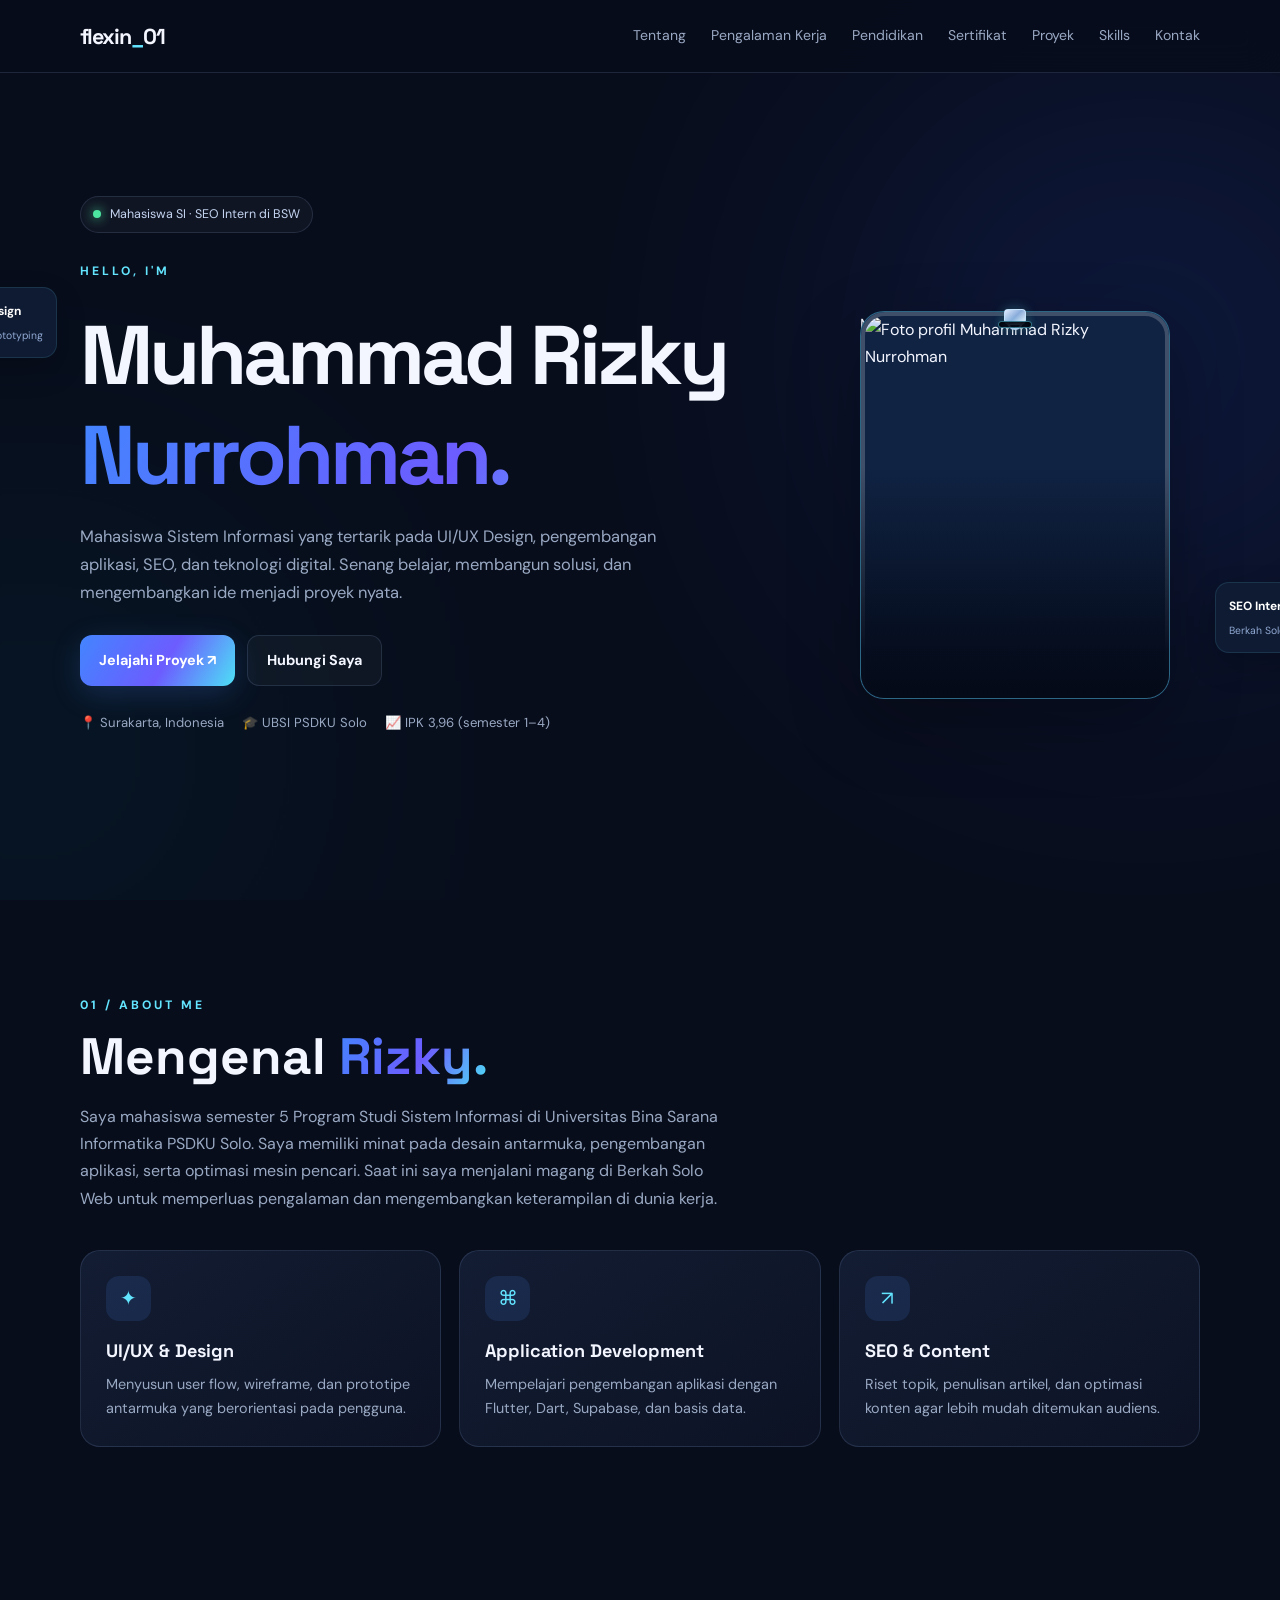
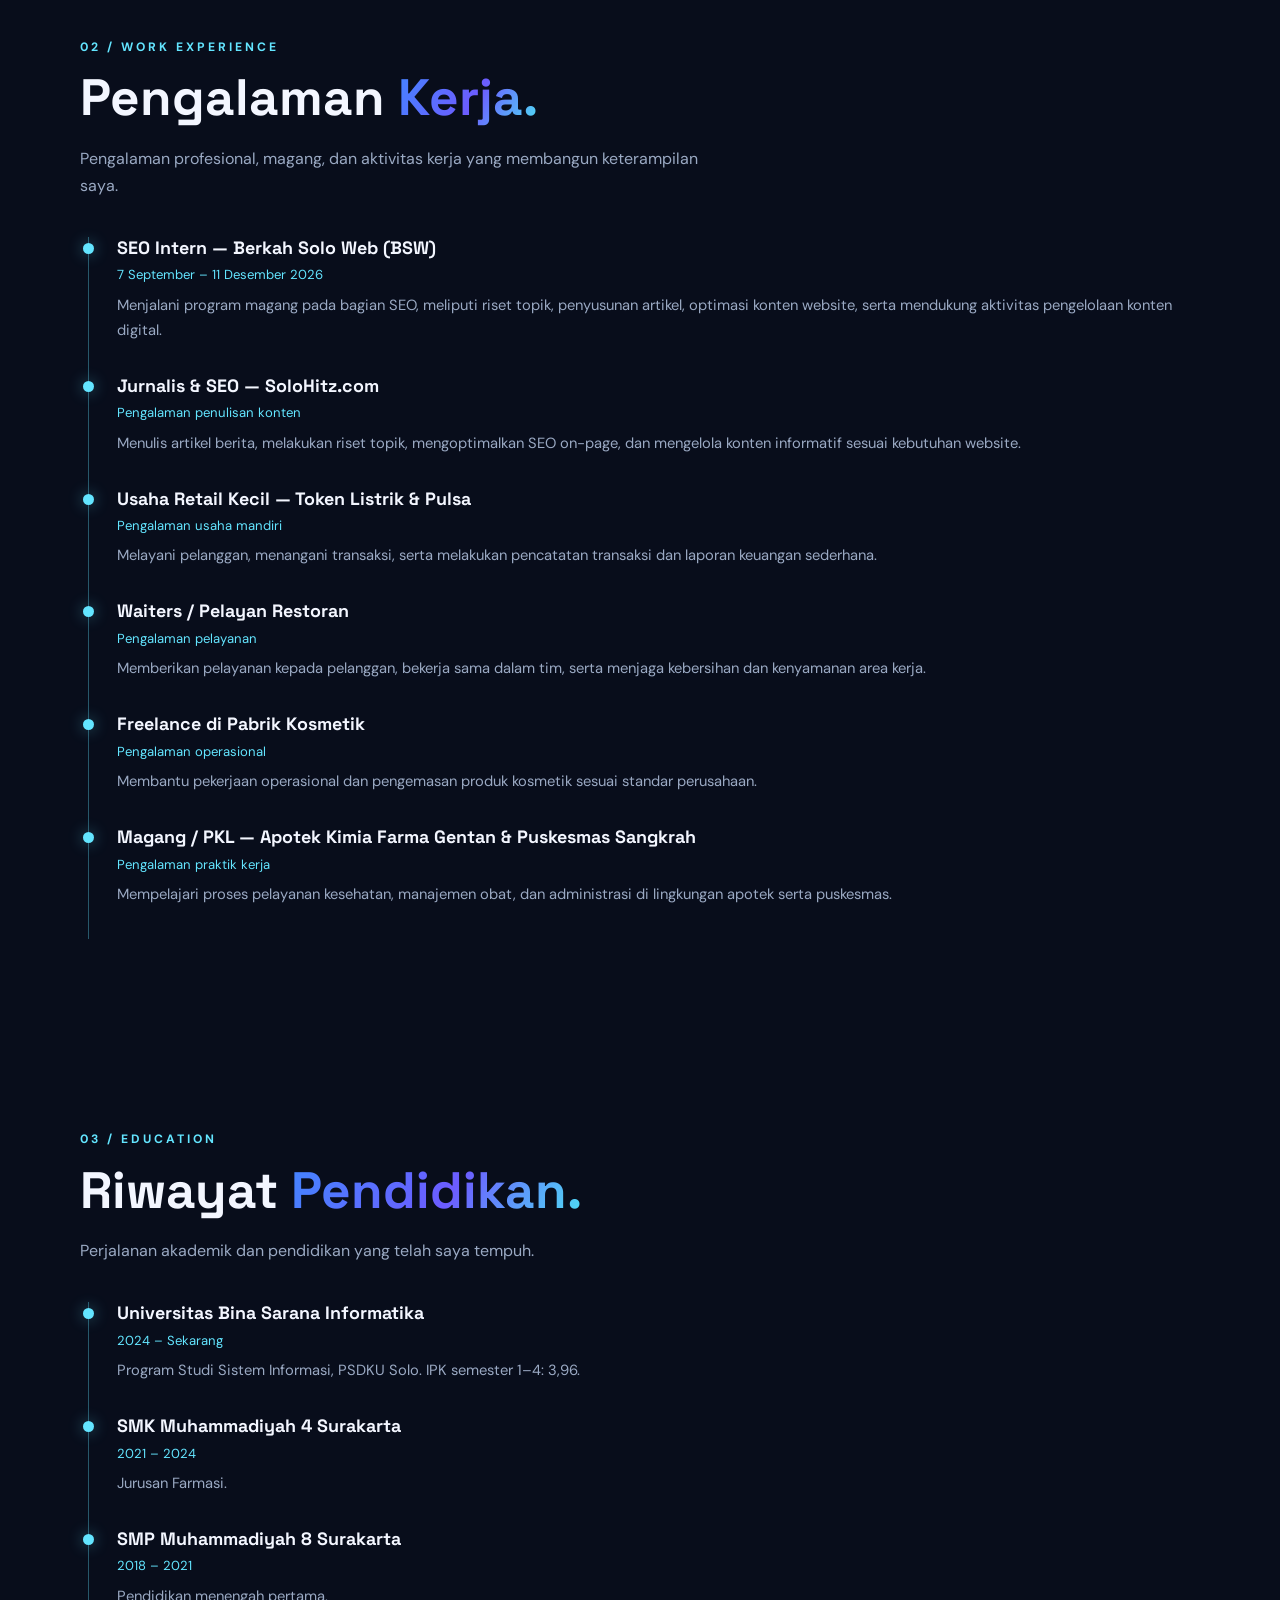
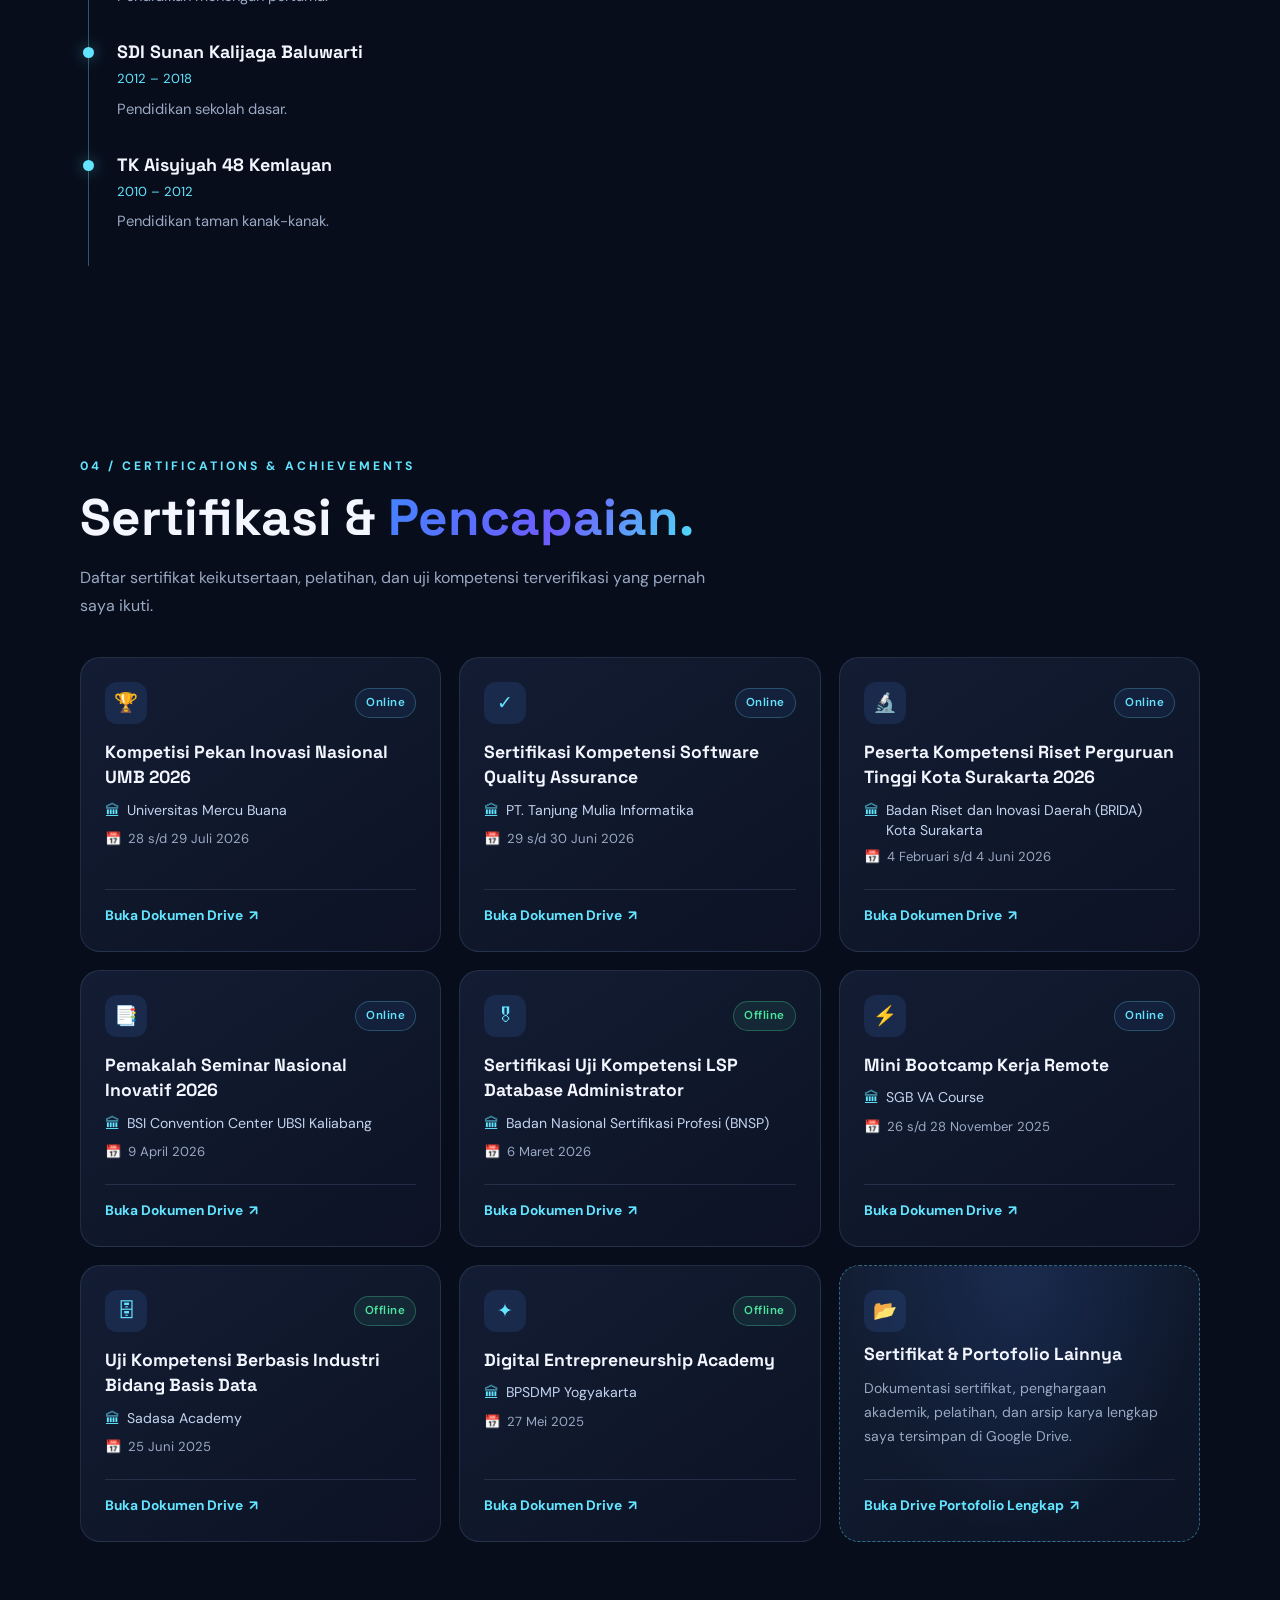
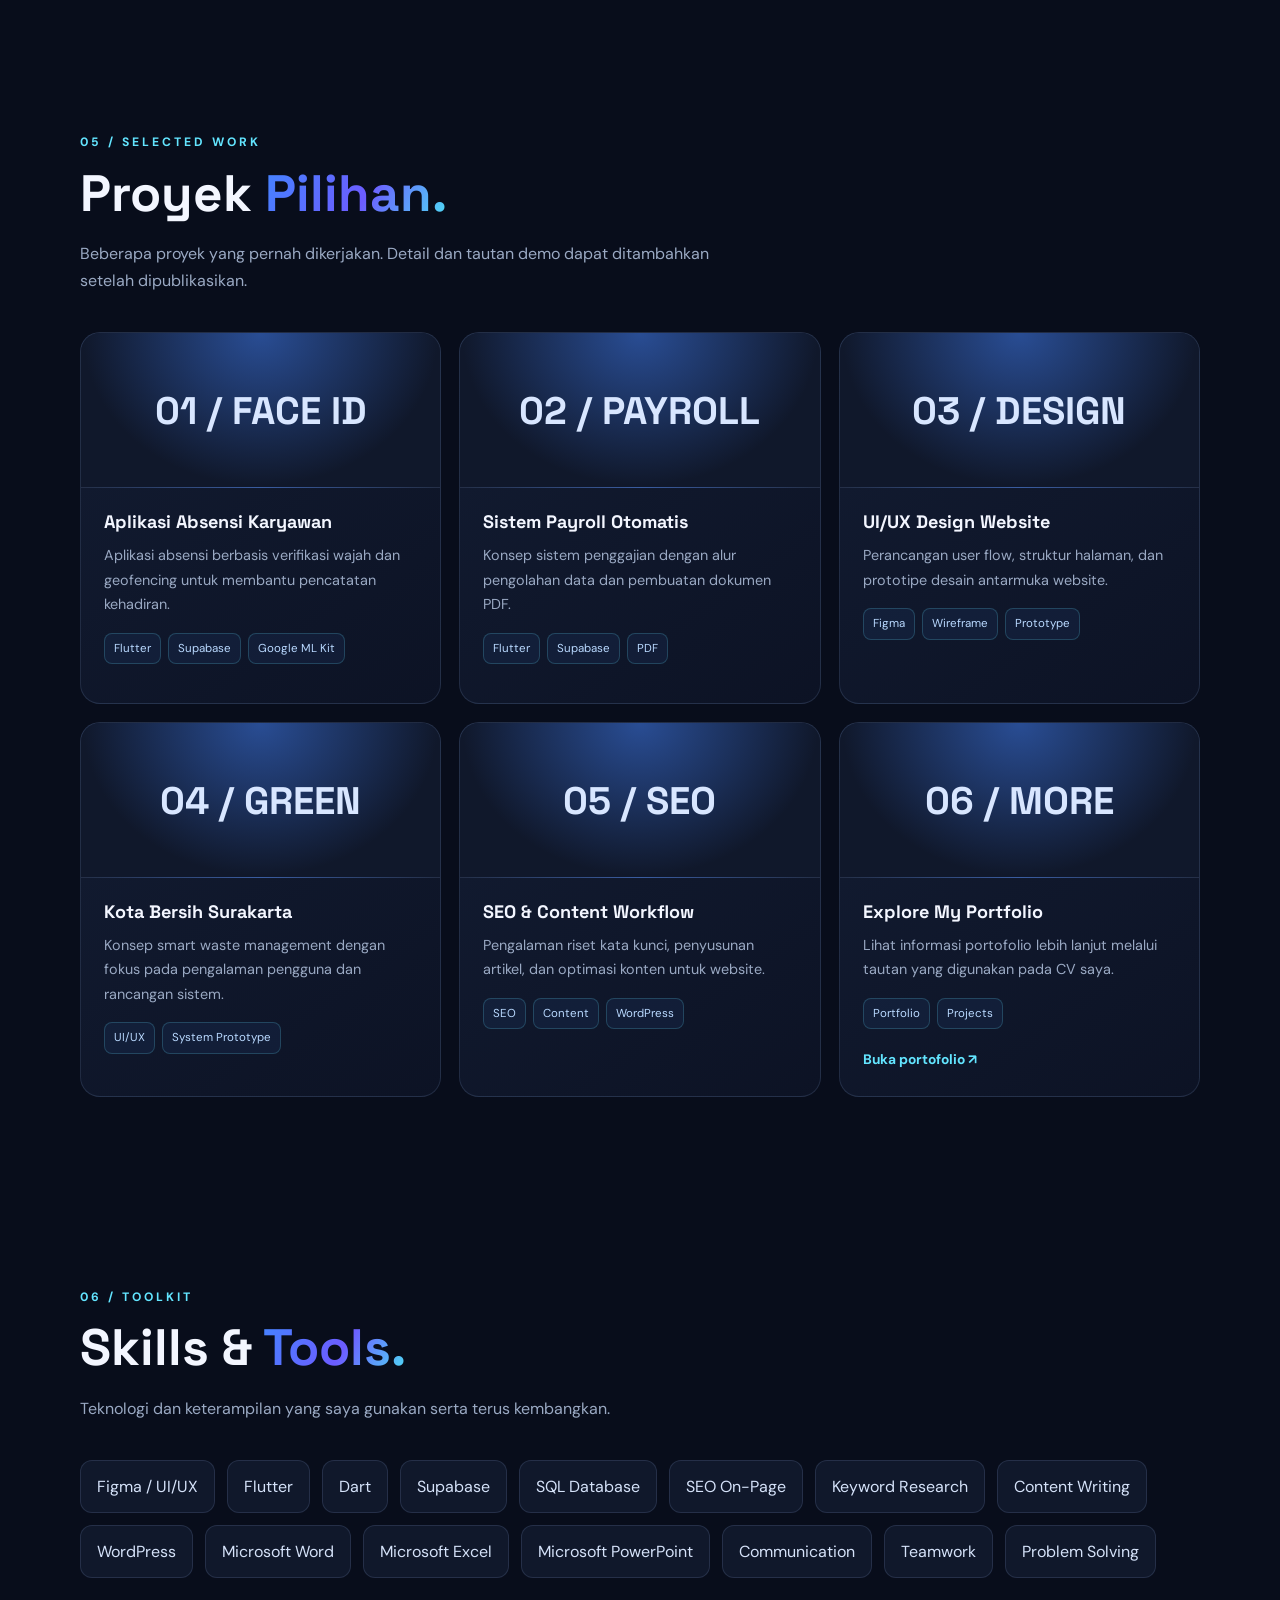
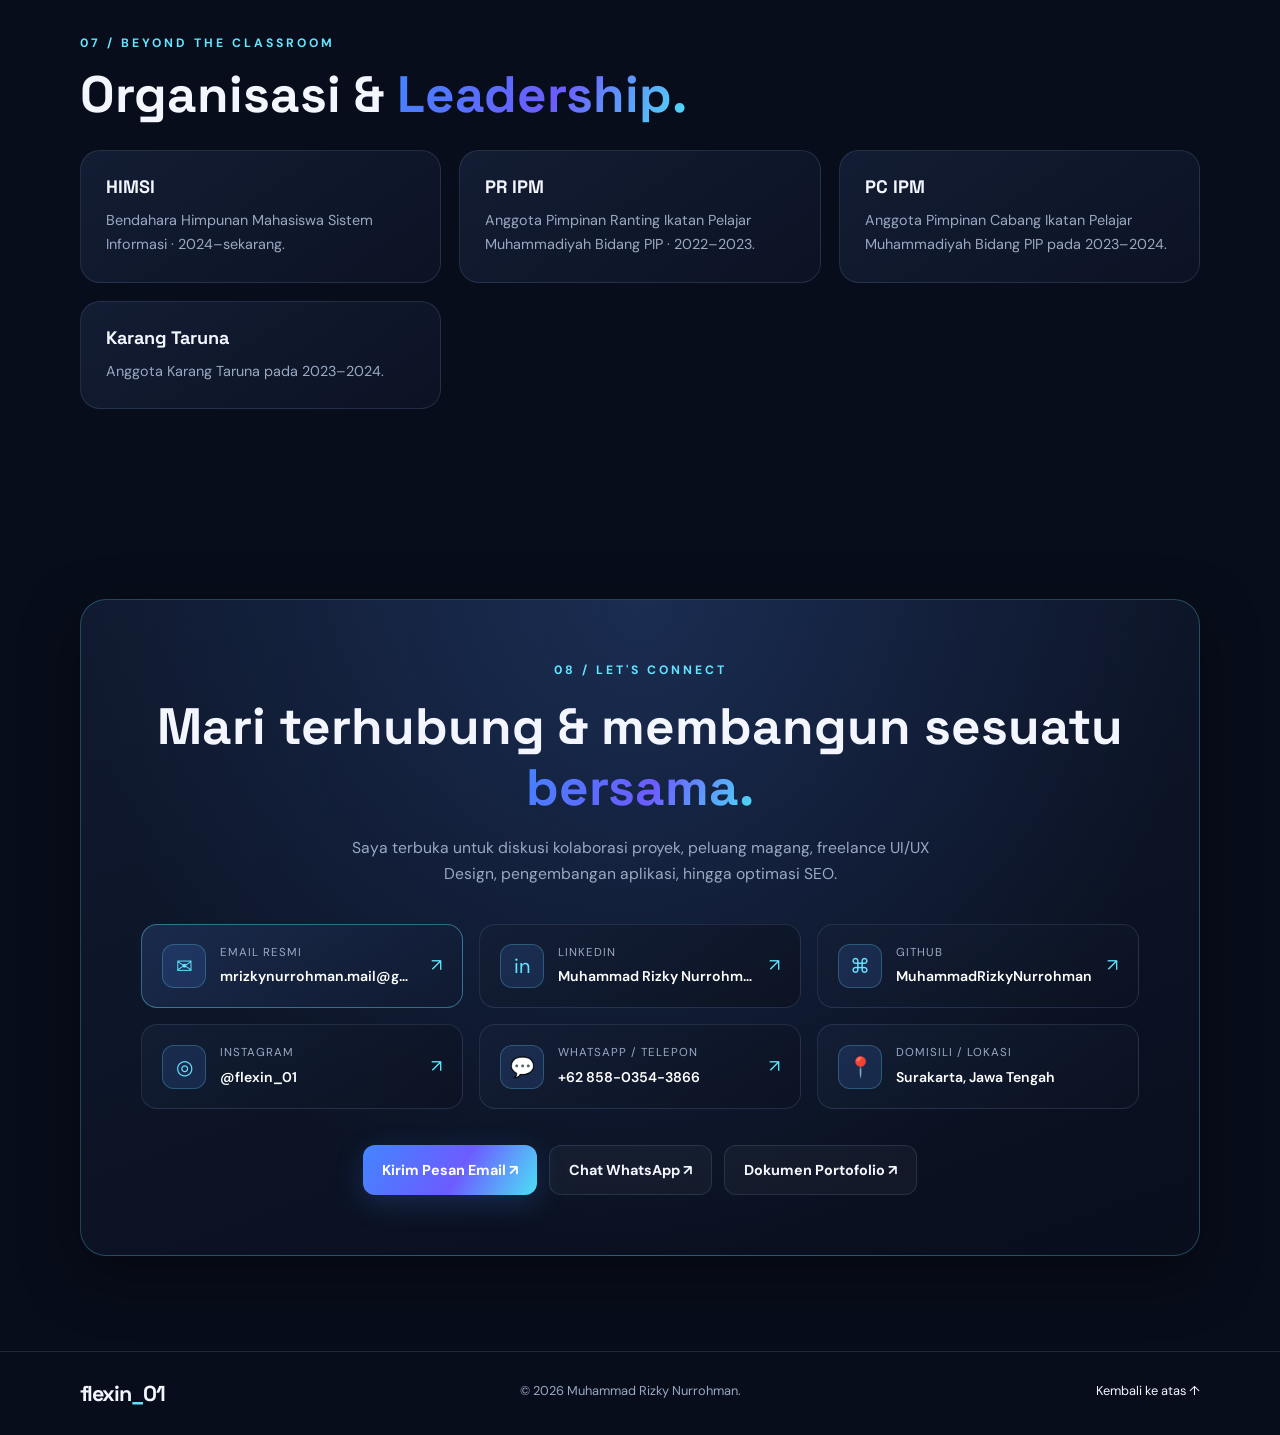
==== commit f52a694b: "Update index.html" ====
--- a/index.html
+++ b/index.html
@@ -1236,10 +1236,11 @@
               <div class="flip-card-face flip-card-front">
                 <img
                   class="profile-photo"
-                  src="https://i.ibb.co.com/Nq9HVCx/pp-formal.jpg"
+                  src="https://i.ibb.co/Nq9HVCx/pp-formal.jpg"
                   alt="Foto profil Muhammad Rizky Nurrohman"
                   draggable="false"
-                >
+                  referrerpolicy="no-referrer">
+              </div>
 
                 <div class="front-caption">
                   <span class="front-status"></span>
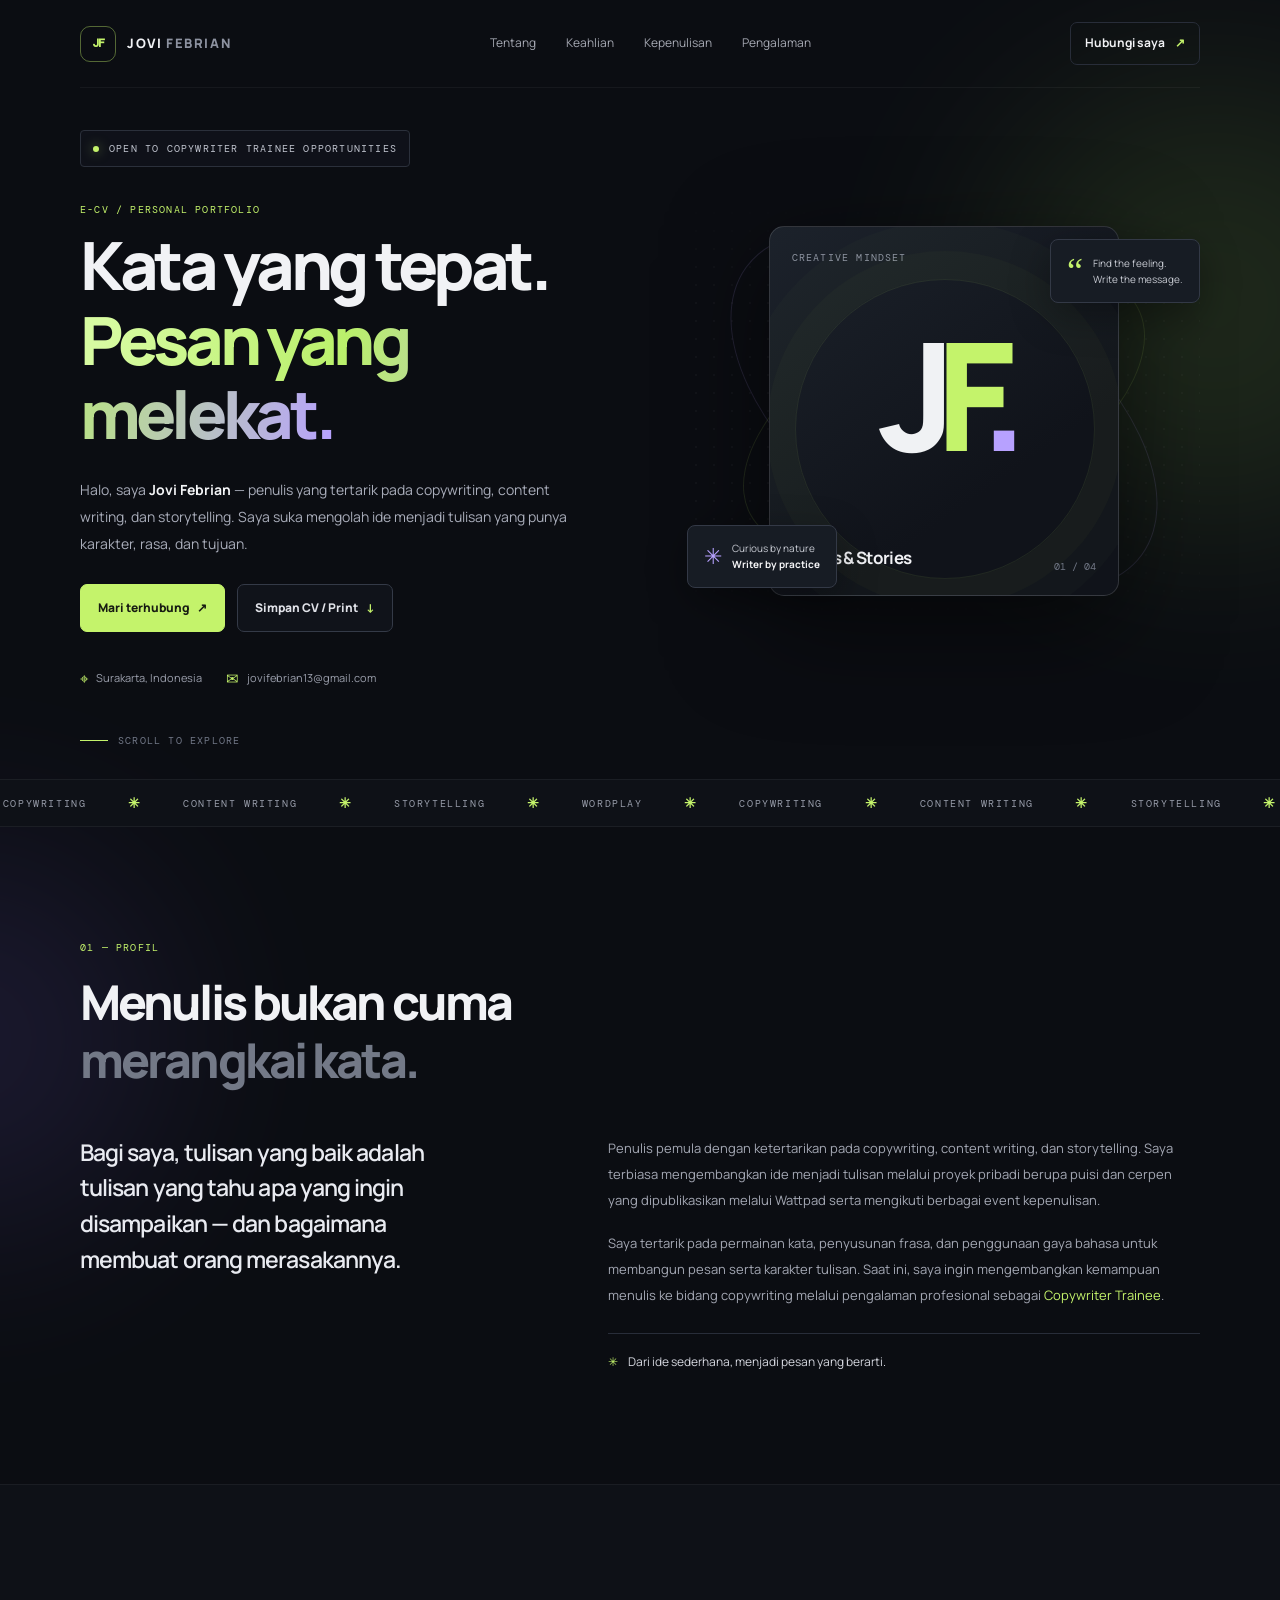
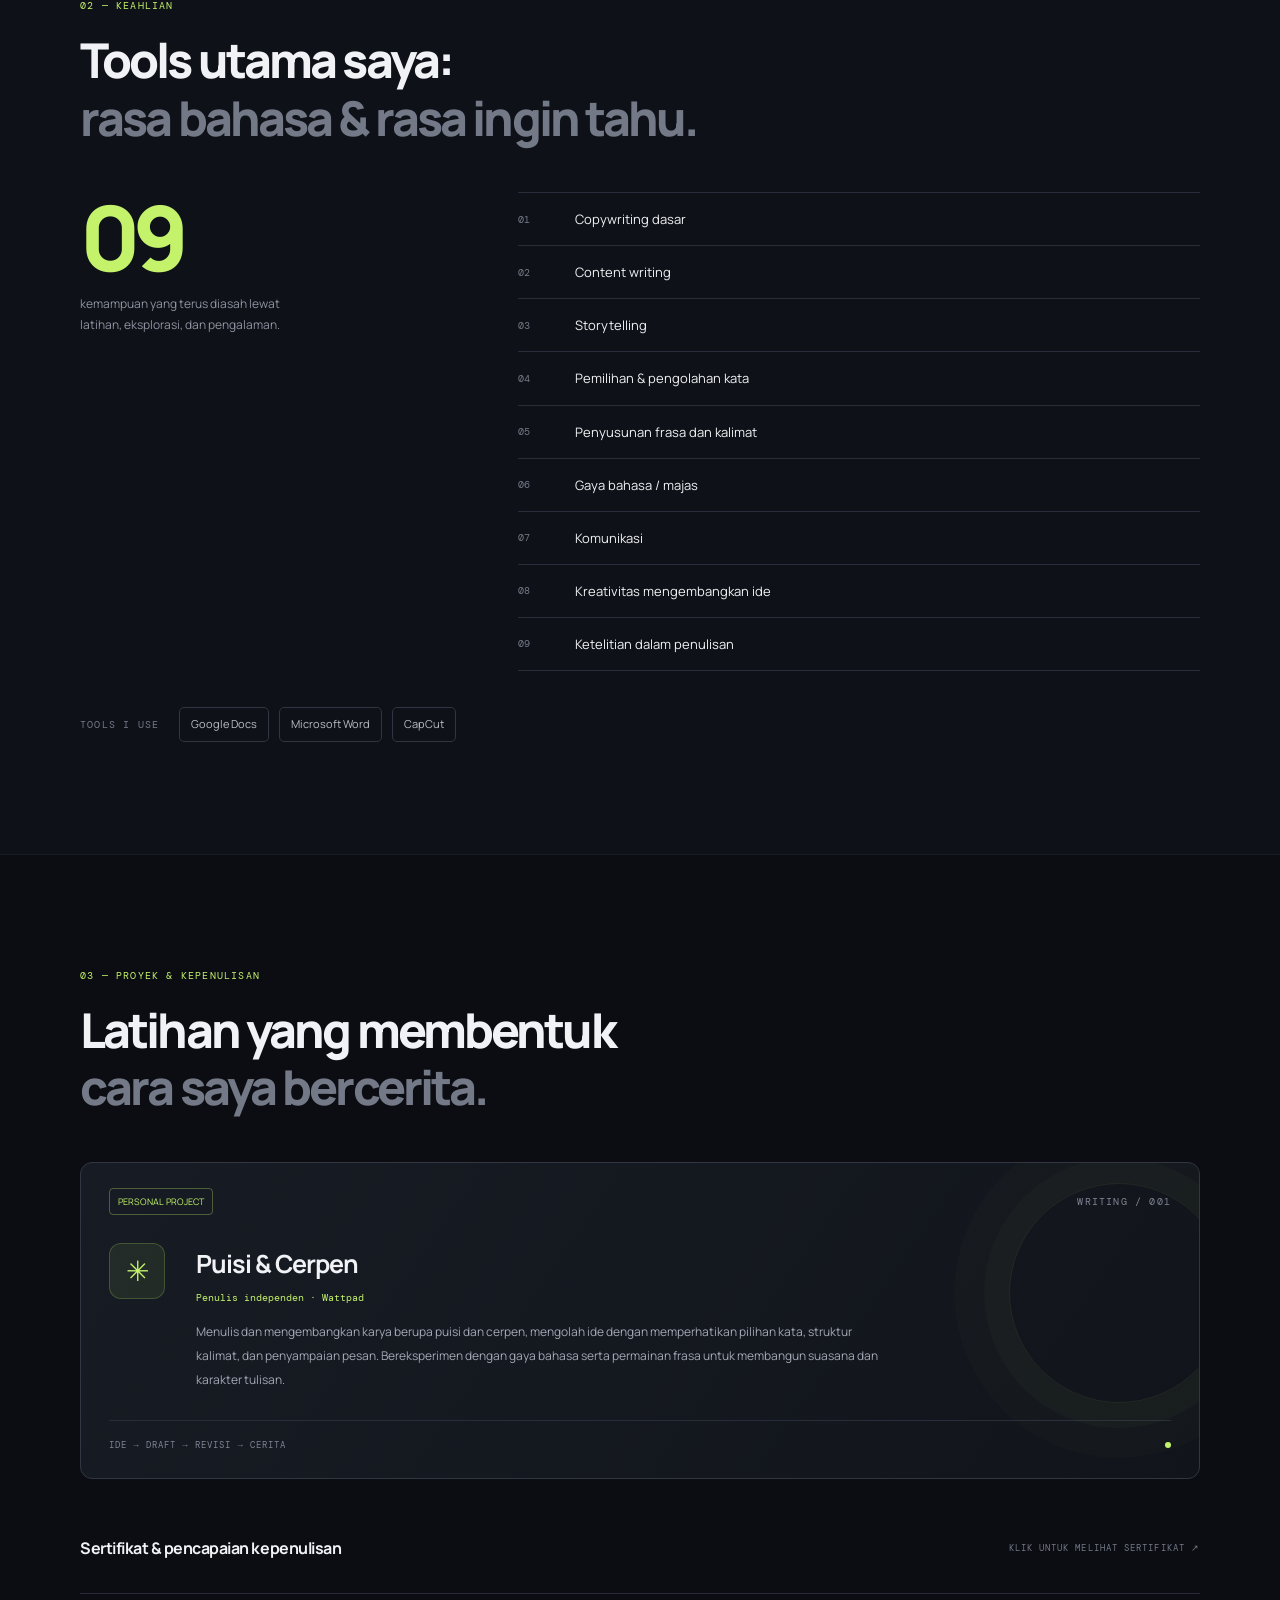
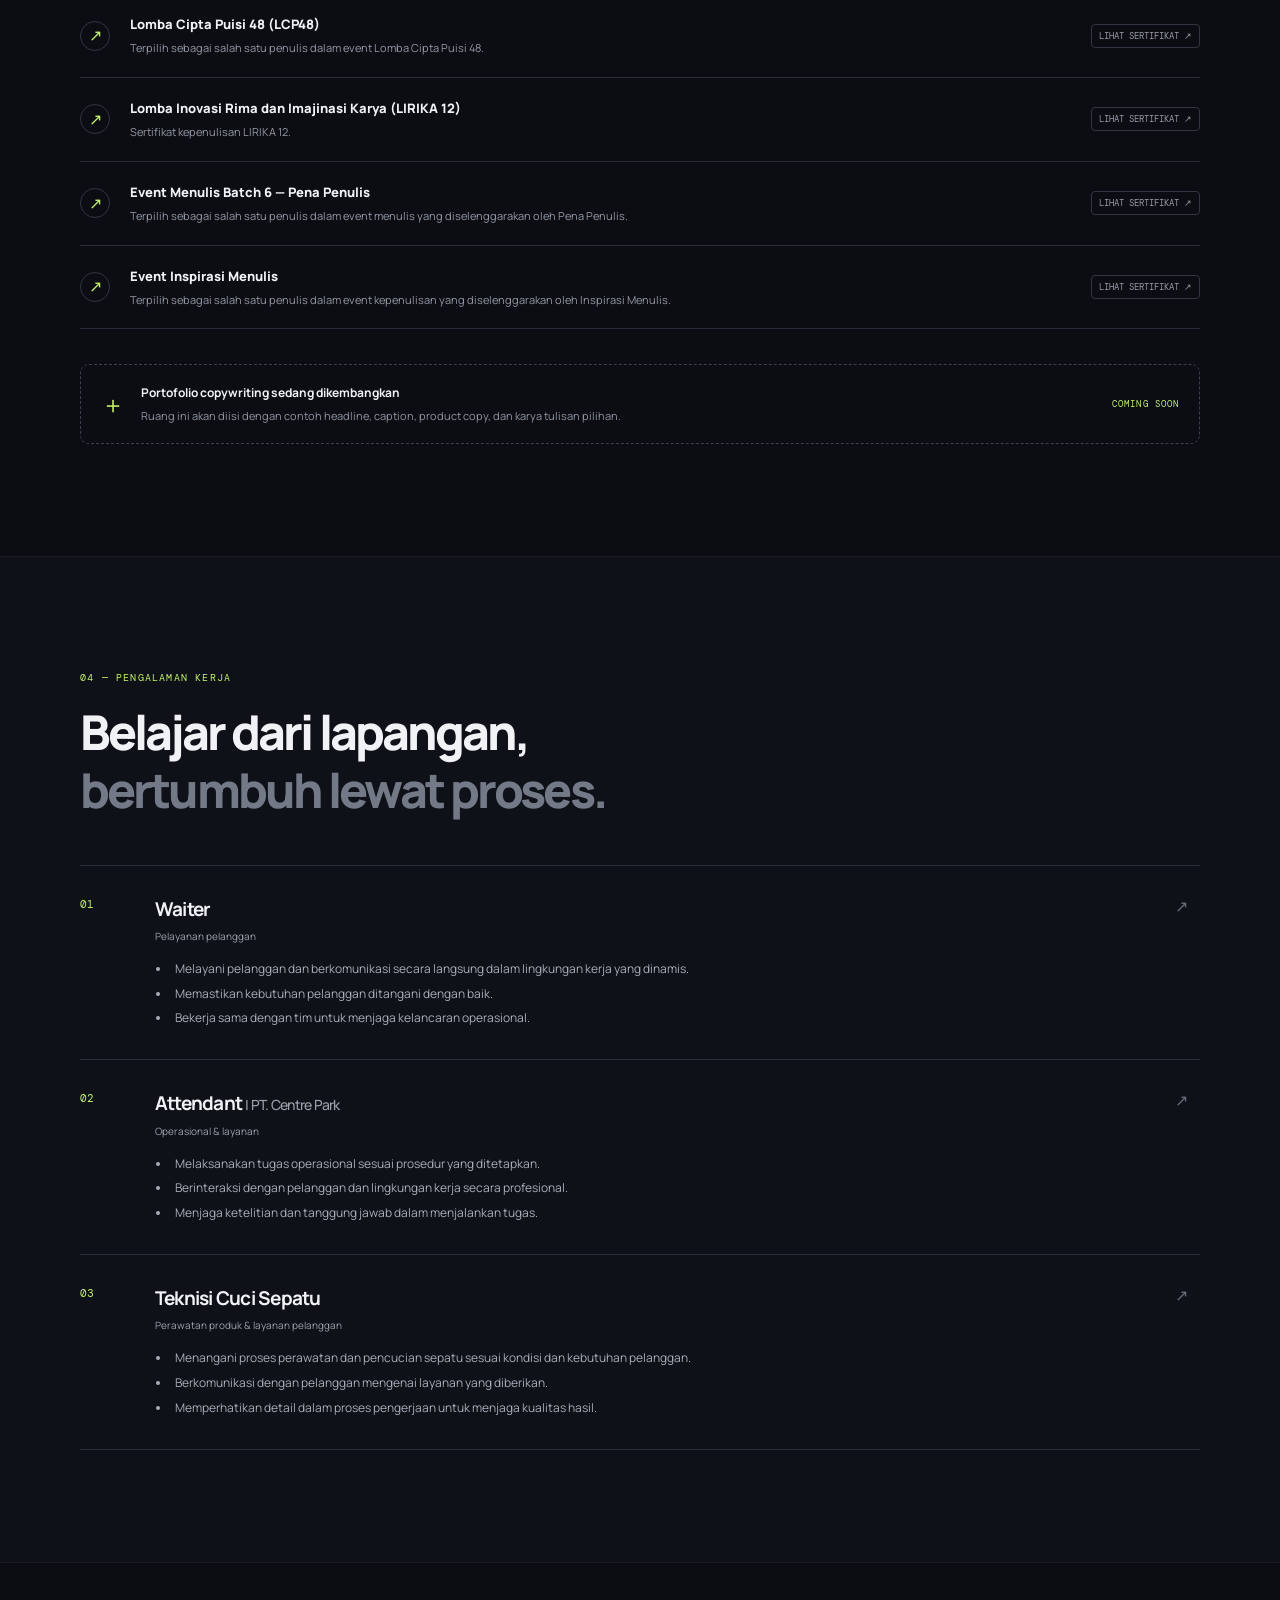
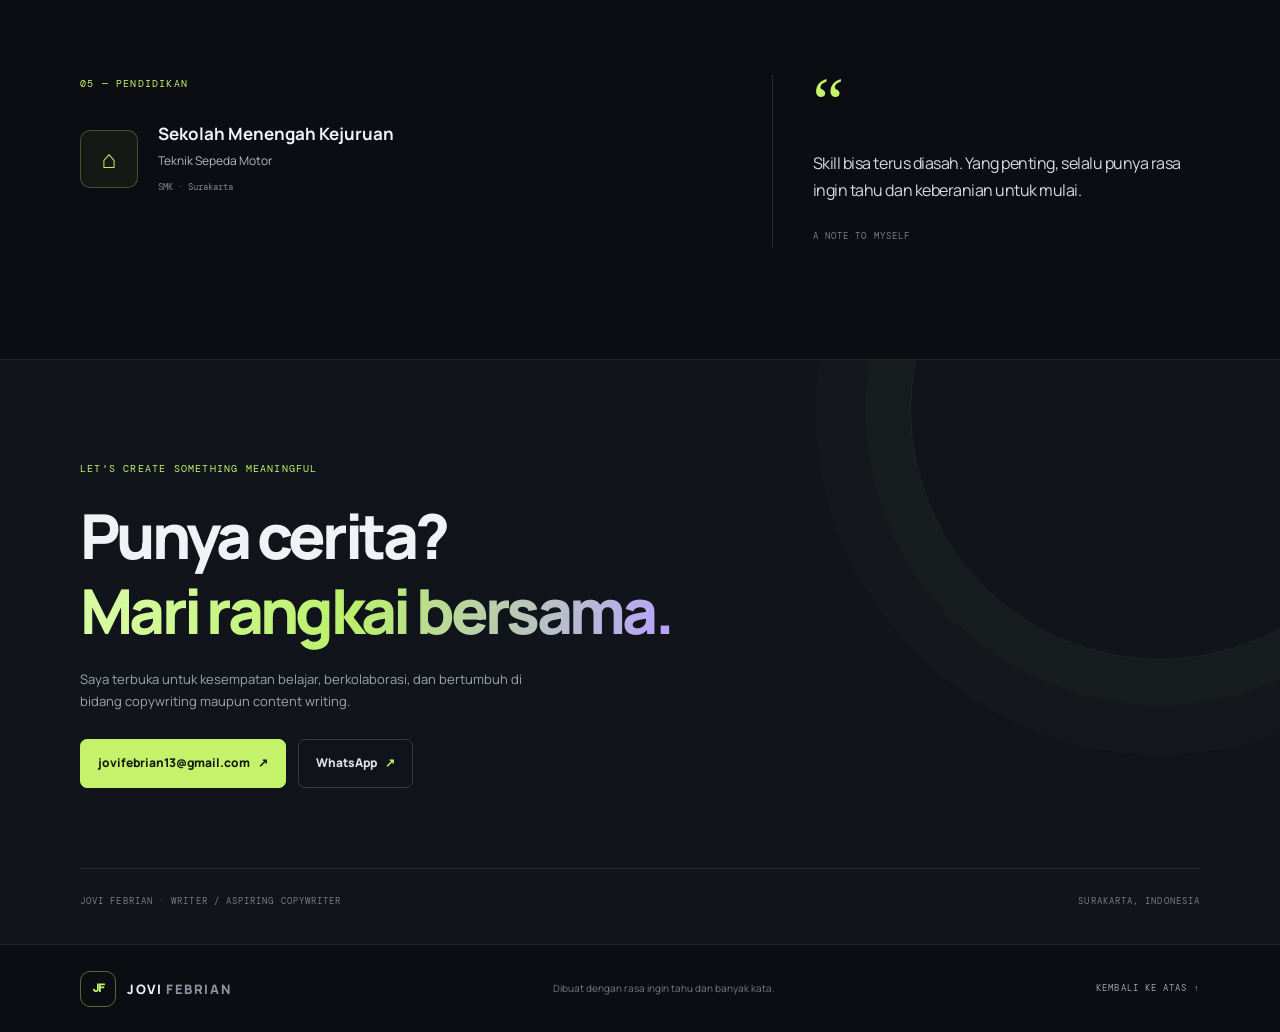
==== commit 97f917f9: "Add files via upload" ====
--- a/index.html
+++ b/index.html
@@ -1,2354 +1,2279 @@
+﻿<!DOCTYPE html>
+<html lang="id">
+  <head>
+    <meta charset="UTF-8" />
+    <meta name="viewport" content="width=device-width, initial-scale=1.0" />
+    <meta name="theme-color" content="#0b0d12" />
+    <meta
+      name="description"
+      content="E-CV Jovi Febrian — aspiring copywriter dan writer yang tertarik pada copywriting, content writing, dan storytelling."
+    />
+    <title>Jovi Febrian — Writer & Aspiring Copywriter</title>
+    <link rel="preconnect" href="https://fonts.googleapis.com" />
+    <link rel="preconnect" href="https://fonts.gstatic.com" crossorigin />
+    <link
+      href="https://fonts.googleapis.com/css2?family=DM+Mono:wght@400;500&family=Manrope:wght@400;500;600;700;800&display=swap"
+      rel="stylesheet"
+    />
+    <style>
+      :root {
+        --bg: #0b0d12;
+        --panel: #11141c;
+        --panel2: #151923;
+        --line: #282d39;
+        --text: #f1f2f5;
+        --muted: #9a9eab;
+        --accent: #c4f36b;
+        --accent2: #b7a1ff;
+        --mono: "DM Mono", monospace;
+        --sans: "Manrope", sans-serif;
+      }
+      * {
+        box-sizing: border-box;
+      }
+      html {
+        scroll-behavior: smooth;
+        scroll-padding-top: 90px;
+      }
+      body {
+        margin: 0;
+        background: var(--bg);
+        color: var(--text);
+        font-family: var(--sans);
+        line-height: 1.7;
+        overflow-x: hidden;
+      }
+      a {
+        color: inherit;
+        text-decoration: none;
+      }
+      button {
+        font: inherit;
+      }
+      .wrap {
+        width: min(1120px, calc(100% - 48px));
+        margin-inline: auto;
+      }
+      .ambient {
+        position: absolute;
+        pointer-events: none;
+        filter: blur(100px);
+        opacity: 0.12;
+        border-radius: 50%;
+        z-index: -1;
+      }
+      .ambient-one {
+        width: 450px;
+        height: 450px;
+        background: #a7e95a;
+        top: 80px;
+        right: -160px;
+      }
+      .ambient-two {
+        width: 380px;
+        height: 380px;
+        background: #8d70ff;
+        top: 850px;
+        left: -220px;
+      }
+      .topbar {
+        height: 88px;
+        display: flex;
+        align-items: center;
+        justify-content: space-between;
+        border-bottom: 1px solid #ffffff0c;
+        position: relative;
+        z-index: 5;
+      }
+      .brand {
+        display: flex;
+        align-items: center;
+        gap: 11px;
+        font-size: 13px;
+        font-weight: 800;
+        letter-spacing: 0.12em;
+      }
+      .brand-mark {
+        width: 36px;
+        height: 36px;
+        display: grid;
+        place-items: center;
+        border: 1px solid #c4f36b66;
+        border-radius: 10px;
+        color: var(--accent);
+        font-family: var(--mono);
+        font-size: 12px;
+        letter-spacing: -0.08em;
+      }
+      .brand-muted {
+        color: #8d92a0;
+        margin-left: 4px;
+      }
+      .nav {
+        display: flex;
+        gap: 30px;
+        color: #a5a8b2;
+        font-size: 12px;
+      }
+      .nav a:hover,
+      .hero-meta a:hover {
+        color: var(--accent);
+      }
+      .nav-cta {
+        font-size: 12px;
+        font-weight: 700;
+        border: 1px solid var(--line);
+        padding: 10px 14px;
+        border-radius: 7px;
+      }
+      .nav-cta span,
+      .button span {
+        color: var(--accent);
+        margin-left: 8px;
+      }
+      .menu-toggle {
+        display: none;
+        background: none;
+        border: 1px solid var(--line);
+        color: var(--text);
+        padding: 7px 10px;
+        border-radius: 6px;
+      }
+      .hero {
+        min-height: 650px;
+        display: grid;
+        grid-template-columns: 1.05fr 0.95fr;
+        align-items: center;
+        gap: 40px;
+        position: relative;
+        padding-top: 42px;
+        padding-bottom: 88px;
+      }
+      .eyebrow,
+      .hero-kicker,
+      .section-index,
+      .mini-label,
+      .mono,
+      .tools-label,
+      .scroll-cue,
+      .card-top,
+      .writing-card-footer,
+      .contact-foot,
+      .back-top {
+        font-family: var(--mono);
+        font-size: 10px;
+        letter-spacing: 0.12em;
+      }
+      .eyebrow {
+        display: inline-flex;
+        align-items: center;
+        gap: 10px;
+        color: #c0c4ce;
+        border: 1px solid #2b303b;
+        background: #11141bbd;
+        border-radius: 4px;
+        padding: 9px 12px;
+      }
+      .status-dot,
+      .live-dot {
+        width: 6px;
+        height: 6px;
+        border-radius: 50%;
+        background: var(--accent);
+        box-shadow: 0 0 12px #c4f36b88;
+      }
+      .hero-kicker {
+        color: var(--accent);
+        margin: 34px 0 10px;
+      }
+      .hero h1 {
+        font-size: clamp(42px, 5.2vw, 68px);
+        letter-spacing: -0.065em;
+        line-height: 1.12;
+        margin: 0;
+        font-weight: 800;
+      }
+      .gradient-text {
+        background: linear-gradient(
+          100deg,
+          #d7fba1 5%,
+          #baf06b 46%,
+          #b7a1ff 100%
+        );
+        -webkit-background-clip: text;
+        background-clip: text;
+        color: transparent;
+      }
+      .hero-description {
+        color: #a9adba;
+        max-width: 510px;
+        font-size: 14px;
+        line-height: 1.95;
+        margin: 24px 0 26px;
+      }
+      .hero-description strong {
+        color: #f4f5f7;
+      }
+      .hero-actions,
+      .contact-actions {
+        display: flex;
+        gap: 12px;
+        flex-wrap: wrap;
+      }
+      .button {
+        border-radius: 7px;
+        padding: 13px 17px;
+        display: inline-flex;
+        align-items: center;
+        justify-content: center;
+        font-size: 12px;
+        font-weight: 800;
+        transition: transform 0.2s, border-color 0.2s;
+        cursor: pointer;
+      }
+      .button:hover {
+        transform: translateY(-2px);
+      }
+      .button-primary {
+        background: var(--accent);
+        color: #171b12;
+        border: 1px solid var(--accent);
+      }
+      .button-primary span {
+        color: #171b12;
+      }
+      .button-ghost {
+        border: 1px solid #343a47;
+        color: #e0e2e8;
+        background: #10131a;
+      }
+      .button-ghost:hover {
+        border-color: #7c8799;
+      }
+      .hero-meta {
+        display: flex;
+        gap: 24px;
+        flex-wrap: wrap;
+        margin-top: 34px;
+        color: #9b9fac;
+        font-size: 11px;
+      }
+      .hero-meta > div {
+        display: flex;
+        align-items: center;
+        gap: 8px;
+      }
+      .meta-icon {
+        color: var(--accent);
+        font-size: 15px;
+      }
+      .hero-art {
+        height: 450px;
+        position: relative;
+        display: grid;
+        place-items: center;
+      }
+      .hero-card {
+        width: min(350px, 78%);
+        height: 370px;
+        border: 1px solid #ffffff24;
+        border-radius: 15px;
+        background: linear-gradient(145deg, #1c222b, #10131a 68%);
+        box-shadow: 0 30px 100px #0008;
+        position: relative;
+        z-index: 2;
+        padding: 22px;
+        display: flex;
+        flex-direction: column;
+        justify-content: space-between;
+        overflow: hidden;
+      }
+      .hero-card:after {
+        content: "";
+        position: absolute;
+        width: 300px;
+        height: 300px;
+        border: 1px solid #c4f36b17;
+        border-radius: 50%;
+        top: 52px;
+        left: 25px;
+        box-shadow: 0 0 0 28px #c4f36b06, 0 0 0 58px #c4f36b04;
+      }
+      .card-top {
+        display: flex;
+        justify-content: space-between;
+        color: #8c929f;
+      }
+      .monogram {
+        font-size: 150px;
+        font-weight: 800;
+        letter-spacing: -0.13em;
+        line-height: 1;
+        color: #f0f2f4;
+        position: relative;
+        z-index: 1;
+        text-align: center;
+      }
+      .monogram span {
+        color: var(--accent);
+      }
+      .monogram i {
+        font-style: normal;
+        color: var(--accent2);
+      }
+      .hero-card-bottom {
+        display: flex;
+        justify-content: space-between;
+        align-items: end;
+        position: relative;
+        z-index: 1;
+      }
+      .mini-label {
+        color: var(--accent);
+        margin: 0 0 4px;
+      }
+      .hero-card-bottom h3 {
+        font-size: 17px;
+        margin: 0;
+        letter-spacing: -0.04em;
+      }
+      .card-index {
+        font: 10px var(--mono);
+        color: #727886;
+      }
+      .orbit {
+        position: absolute;
+        border: 1px solid #c4f36b20;
+        border-radius: 50%;
+        transform: rotate(-28deg);
+      }
+      .orbit-a {
+        width: 440px;
+        height: 220px;
+      }
+      .orbit-b {
+        width: 490px;
+        height: 270px;
+        transform: rotate(36deg);
+        border-color: #b7a1ff24;
+      }
+      .floating-note {
+        position: absolute;
+        z-index: 3;
+        background: #171c24;
+        border: 1px solid #333946;
+        padding: 13px 16px;
+        border-radius: 8px;
+        display: flex;
+        align-items: center;
+        gap: 10px;
+        font-size: 10px;
+        line-height: 1.6;
+        color: #c7cad2;
+        box-shadow: 0 12px 40px #0005;
+      }
+      .note-top {
+        top: 53px;
+        right: 0;
+      }
+      .note-symbol {
+        font: 36px Georgia;
+        color: var(--accent);
+        line-height: 1;
+      }
+      .note-bottom {
+        bottom: 48px;
+        left: 0;
+      }
+      .spark {
+        font-size: 22px;
+        color: var(--accent2);
+      }
+      .note-bottom b {
+        color: #f3f3f5;
+      }
+      .art-grid {
+        position: absolute;
+        width: 100%;
+        height: 100%;
+        background-image: radial-gradient(#ffffff19 1px, transparent 1px);
+        background-size: 18px 18px;
+        mask-image: linear-gradient(
+          transparent,
+          black 25%,
+          black 70%,
+          transparent
+        );
+        opacity: 0.3;
+      }
+      .scroll-cue {
+        position: absolute;
+        bottom: 30px;
+        left: 0;
+        color: #717786;
+        display: flex;
+        align-items: center;
+        gap: 10px;
+      }
+      .scroll-cue span {
+        width: 28px;
+        height: 1px;
+        background: var(--accent);
+      }
+      .ticker {
+        overflow: hidden;
+        border-block: 1px solid #ffffff0e;
+        background: #0e1117;
+        padding: 14px 0;
+      }
+      .ticker-track {
+        display: flex;
+        justify-content: space-around;
+        align-items: center;
+        gap: 36px;
+        min-width: 900px;
+        color: #969ba8;
+        font: 10px var(--mono);
+        letter-spacing: 0.16em;
+      }
+      .ticker-track b {
+        color: var(--accent);
+        font-size: 14px;
+      }
+      .section {
+        padding-top: 112px;
+        padding-bottom: 112px;
+      }
+      .section-bordered {
+        border-block: 1px solid #ffffff0d;
+        background: #0e1117;
+      }
+      .section-heading {
+        margin-bottom: 46px;
+      }
+      .section-index {
+        color: var(--accent);
+        margin: 0 0 17px;
+      }
+      .section-heading h2,
+      .contact-inner h2 {
+        font-size: clamp(32px, 4vw, 48px);
+        line-height: 1.2;
+        letter-spacing: -0.06em;
+        margin: 0;
+        font-weight: 800;
+      }
+      .muted-heading {
+        color: #737987;
+      }
+      .about-grid {
+        display: grid;
+        grid-template-columns: 0.85fr 1.15fr;
+        gap: 90px;
+      }
+      .about-lead {
+        font-size: 23px;
+        line-height: 1.55;
+        letter-spacing: -0.04em;
+        margin: 0;
+        max-width: 390px;
+        color: #e8eaf0;
+        font-weight: 600;
+      }
+      .about-body p {
+        font-size: 13px;
+        color: #a4a8b4;
+        margin: 0 0 17px;
+        line-height: 2;
+      }
+      .about-body em {
+        color: var(--accent);
+        font-style: normal;
+      }
+      .quote-line {
+        margin-top: 25px;
+        border-top: 1px solid var(--line);
+        padding-top: 18px;
+        color: #d4d6de;
+        font-size: 12px;
+      }
+      .quote-line span {
+        color: var(--accent);
+        margin-right: 8px;
+      }
+      .skills-layout {
+        display: grid;
+        grid-template-columns: 0.7fr 1.3fr;
+        gap: 70px;
+      }
+      .skill-intro {
+        align-self: start;
+        position: sticky;
+        top: 120px;
+      }
+      .big-number {
+        font-size: 90px;
+        letter-spacing: -0.09em;
+        line-height: 1;
+        font-weight: 800;
+        color: var(--accent);
+      }
+      .skill-intro p {
+        max-width: 220px;
+        color: #8d93a0;
+        font-size: 12px;
+      }
+      .skill-list {
+        border-top: 1px solid var(--line);
+      }
+      .skill-item {
+        display: grid;
+        grid-template-columns: 42px 1fr 20px;
+        align-items: center;
+        gap: 15px;
+        padding: 15px 0;
+        border-bottom: 1px solid var(--line);
+        font-size: 13px;
+        transition: padding 0.2s;
+      }
+      .skill-item:hover {
+        padding-left: 8px;
+      }
+      .skill-num {
+        font: 10px var(--mono);
+        color: #747b89;
+      }
+      .skill-arrow {
+        color: var(--accent);
+        opacity: 0;
+        transition: opacity 0.2s;
+      }
+      .skill-item:hover .skill-arrow {
+        opacity: 1;
+      }
+      .tools-row {
+        display: flex;
+        align-items: center;
+        gap: 10px;
+        flex-wrap: wrap;
+        margin-top: 36px;
+      }
+      .tools-label {
+        color: #727987;
+        margin-right: 10px;
+      }
+      .tool-chip {
+        border: 1px solid #303541;
+        padding: 7px 11px;
+        border-radius: 5px;
+        color: #b8bdc8;
+        font-size: 11px;
+      }
+      .writing-card {
+        background: linear-gradient(125deg, #171c24, #11141b);
+        border: 1px solid #303642;
+        border-radius: 12px;
+        padding: 25px 28px;
+        margin-bottom: 40px;
+        position: relative;
+        overflow: hidden;
+      }
+      .writing-card:after {
+        content: "";
+        position: absolute;
+        right: -30px;
+        top: 20px;
+        width: 220px;
+        height: 220px;
+        border: 1px solid #c4f36b17;
+        border-radius: 50%;
+        box-shadow: 0 0 0 25px #c4f36b05, 0 0 0 55px #c4f36b04;
+        pointer-events: none;
+      }
+      .writing-card-top,
+      .writing-card-footer {
+        display: flex;
+        justify-content: space-between;
+        align-items: center;
+        color: #7e8593;
+      }
+      .pill {
+        color: var(--accent);
+        border: 1px solid #c4f36b50;
+        border-radius: 4px;
+        padding: 5px 8px;
+        font-size: 9px;
+      }
+      .writing-card-main {
+        display: grid;
+        grid-template-columns: 65px 1fr;
+        gap: 22px;
+        padding: 28px 0;
+        position: relative;
+        z-index: 1;
+      }
+      .writing-symbol {
+        width: 56px;
+        height: 56px;
+        display: grid;
+        place-items: center;
+        background: #c4f36b12;
+        border: 1px solid #c4f36b35;
+        border-radius: 12px;
+        color: var(--accent);
+        font-size: 28px;
+      }
+      .writing-card h3 {
+        font-size: 25px;
+        letter-spacing: -0.04em;
+        margin: 0;
+      }
+      .writing-subtitle {
+        color: var(--accent);
+        font: 10px var(--mono);
+        margin: 5px 0 16px;
+      }
+      .writing-card-main p:last-child {
+        max-width: 700px;
+        font-size: 12px;
+        color: #a2a8b4;
+        line-height: 2;
+        margin: 0;
+      }
+      .writing-card-footer {
+        border-top: 1px solid var(--line);
+        padding-top: 17px;
+        font-size: 9px;
+      }
+      .footer-dot {
+        width: 6px;
+        height: 6px;
+        background: var(--accent);
+        border-radius: 50%;
+      }
+      .awards-heading {
+        display: flex;
+        justify-content: space-between;
+        align-items: center;
+        margin-bottom: 15px;
+      }
+      .awards-heading h3 {
+        font-size: 16px;
+        letter-spacing: -0.03em;
+      }
+      .awards-heading .mono {
+        color: #737987;
+        font-size: 9px;
+      }
+      .award-list {
+        border-top: 1px solid var(--line);
+      }
+      .award {
+        display: grid;
+        grid-template-columns: 35px 1fr auto;
+        align-items: center;
+        gap: 15px;
+        padding: 19px 0;
+        border-bottom: 1px solid var(--line);
+      }
+      .award-icon {
+        width: 30px;
+        height: 30px;
+        display: grid;
+        place-items: center;
+        border: 1px solid #303642;
+        border-radius: 50%;
+        color: var(--accent);
+      }
+      .award h4 {
+        font-size: 13px;
+        margin: 0 0 4px;
+      }
+      .award p {
+        font-size: 11px;
+        color: #9399a6;
+        margin: 0;
+      }
+      .award-tag {
+        font: 9px var(--mono);
+        color: #969ba8;
+        border: 1px solid #303642;
+        border-radius: 4px;
+        padding: 5px 7px;
+      }
+      .portfolio-note {
+        display: flex;
+        align-items: center;
+        gap: 16px;
+        border: 1px dashed #3a414e;
+        border-radius: 9px;
+        padding: 18px 20px;
+        margin-top: 35px;
+      }
+      .portfolio-note-icon {
+        font-size: 24px;
+        color: var(--accent);
+      }
+      .portfolio-note h4 {
+        margin: 0 0 3px;
+        font-size: 12px;
+      }
+      .portfolio-note p {
+        margin: 0;
+        color: #8f95a2;
+        font-size: 11px;
+      }
+      .portfolio-note .mono {
+        margin-left: auto;
+        color: var(--accent);
+        font-size: 9px;
+        white-space: nowrap;
+      }
+      .experience-list {
+        border-top: 1px solid var(--line);
+      }
+      .experience {
+        display: grid;
+        grid-template-columns: 55px 1fr 25px;
+        gap: 20px;
+        padding: 27px 0;
+        border-bottom: 1px solid var(--line);
+      }
+      .experience-number {
+        font: 11px var(--mono);
+        color: var(--accent);
+        padding-top: 4px;
+      }
+      .experience-main h3 {
+        margin: 0;
+        font-size: 19px;
+        letter-spacing: -0.04em;
+      }
+      .at-company {
+        color: #9da2ae;
+        font-size: 14px;
+        font-weight: 500;
+      }
+      .experience-desc {
+        color: #9ca2af;
+        font-size: 10px;
+        margin: 3px 0 13px;
+      }
+      .experience ul {
+        margin: 0;
+        padding-left: 16px;
+        color: #a9adba;
+        font-size: 12px;
+        line-height: 1.9;
+      }
+      .experience li {
+        padding-left: 4px;
+        margin: 2px 0;
+      }
+      .experience-mark {
+        color: #656d7a;
+      }
+      .education-section {
+        display: grid;
+        grid-template-columns: 1fr 0.7fr;
+        gap: 80px;
+      }
+      .education-content {
+        display: flex;
+        gap: 20px;
+        align-items: center;
+        margin-top: 28px;
+      }
+      .education-icon {
+        width: 58px;
+        height: 58px;
+        display: grid;
+        place-items: center;
+        border: 1px solid #c4f36b44;
+        background: #c4f36b0d;
+        color: var(--accent);
+        border-radius: 10px;
+        font-size: 25px;
+      }
+      .education-content h3 {
+        font-size: 17px;
+        margin: 0 0 2px;
+      }
+      .education-content p {
+        font-size: 12px;
+        color: #b3b8c3;
+        margin: 0;
+      }
+      .education-caption {
+        font: 9px var(--mono);
+        color: #7c8391;
+      }
+      .education-aside {
+        border-left: 1px solid var(--line);
+        padding-left: 40px;
+        align-self: center;
+      }
+      .big-quote {
+        font: 70px Georgia;
+        color: var(--accent);
+        line-height: 0.8;
+      }
+      .education-aside p {
+        font-size: 16px;
+        line-height: 1.7;
+        letter-spacing: -0.03em;
+        color: #d6d8e0;
+      }
+      .education-aside .mono {
+        color: #777e8b;
+        font-size: 9px;
+      }
+      .contact-section {
+        background: #11151b;
+        border-block: 1px solid #ffffff10;
+        position: relative;
+        overflow: hidden;
+      }
+      .contact-section:before {
+        content: "";
+        position: absolute;
+        width: 500px;
+        height: 500px;
+        border-radius: 50%;
+        border: 1px solid #c4f36b12;
+        right: -130px;
+        top: -200px;
+        box-shadow: 0 0 0 45px #c4f36b04, 0 0 0 95px #c4f36b03;
+      }
+      .contact-inner {
+        padding-top: 100px;
+        padding-bottom: 35px;
+        position: relative;
+      }
+      .contact-inner > .section-index {
+        margin-bottom: 22px;
+      }
+      .contact-inner h2 {
+        font-size: clamp(38px, 5vw, 62px);
+      }
+      .contact-description {
+        font-size: 13px;
+        color: #9ea4b1;
+        max-width: 470px;
+        margin: 20px 0 27px;
+      }
+      .contact-foot {
+        display: flex;
+        justify-content: space-between;
+        gap: 15px;
+        flex-wrap: wrap;
+        border-top: 1px solid var(--line);
+        padding-top: 25px;
+        margin-top: 80px;
+        color: #747b89;
+        font-size: 9px;
+      }
+      .footer {
+        display: flex;
+        align-items: center;
+        justify-content: space-between;
+        padding-top: 25px;
+        padding-bottom: 25px;
+        gap: 20px;
+      }
+      .footer p {
+        color: #737987;
+        font-size: 10px;
+      }
+      .back-top {
+        color: #9da3af;
+        font-size: 9px;
+      }
+      .back-top:hover {
+        color: var(--accent);
+      }
+      @media (max-width: 800px) {
+        .nav {
+          gap: 15px;
+        }
+        .nav-cta {
+          display: none;
+        }
+        .hero {
+          grid-template-columns: 1fr;
+          padding-top: 65px;
+          gap: 15px;
+        }
+        .hero-copy {
+          position: relative;
+          z-index: 2;
+        }
+        .hero-art {
+          height: 390px;
+          margin-top: 5px;
+        }
+        .hero-card {
+          height: 320px;
+          width: 290px;
+        }
+        .monogram {
+          font-size: 125px;
+        }
+        .note-top {
+          right: 4%;
+          top: 28px;
+        }
+        .note-bottom {
+          left: 3%;
+          bottom: 25px;
+        }
+        .orbit-a {
+          width: 380px;
+        }
+        .orbit-b {
+          width: 400px;
+        }
+        .scroll-cue {
+          bottom: 15px;
+        }
+        .about-grid {
+          gap: 40px;
+        }
+        .skills-layout {
+          gap: 35px;
+        }
+        .education-section {
+          gap: 40px;
+        }
+      }
+      @media (max-width: 620px) {
+        .wrap {
+          width: min(100% - 34px, 1120px);
+        }
+        .topbar {
+          height: 72px;
+        }
+        .nav {
+          display: none;
+          position: absolute;
+          top: 71px;
+          left: 0;
+          right: 0;
+          background: #11141c;
+          border: 1px solid var(--line);
+          padding: 15px;
+          border-radius: 8px;
+          flex-direction: column;
+          gap: 0;
+        }
+        .nav.open {
+          display: flex;
+        }
+        .nav a {
+          padding: 10px;
+        }
+        .menu-toggle {
+          display: block;
+        }
+        .hero {
+          padding-top: 47px;
+          padding-bottom: 75px;
+          min-height: auto;
+        }
+        .eyebrow {
+          font-size: 8px;
+          letter-spacing: 0.06em;
+        }
+        .hero-kicker {
+          margin-top: 28px;
+        }
+        .hero h1 {
+          font-size: clamp(39px, 11vw, 55px);
+        }
+        .hero-description {
+          font-size: 13px;
+        }
+        .hero-meta {
+          flex-direction: column;
+          gap: 10px;
+        }
+        .hero-art {
+          height: 350px;
+          margin-top: 5px;
+        }
+        .hero-card {
+          height: 290px;
+          width: 245px;
+          padding: 17px;
+        }
+        .monogram {
+          font-size: 105px;
+        }
+        .note-top {
+          right: -3px;
+          top: 28px;
+          padding: 9px 11px;
+        }
+        .note-bottom {
+          left: -4px;
+          bottom: 18px;
+          padding: 9px 11px;
+        }
+        .orbit-a {
+          width: 310px;
+          height: 190px;
+        }
+        .orbit-b {
+          width: 340px;
+          height: 220px;
+        }
+        .ticker-track {
+          gap: 23px;
+          justify-content: flex-start;
+          padding-left: 20px;
+        }
+        .section {
+          padding-top: 76px;
+          padding-bottom: 76px;
+        }
+        .section-heading {
+          margin-bottom: 30px;
+        }
+        .section-heading h2 {
+          font-size: 34px;
+        }
+        .about-grid,
+        .skills-layout,
+        .education-section {
+          grid-template-columns: 1fr;
+          gap: 28px;
+        }
+        .about-lead {
+          font-size: 20px;
+        }
+        .about-body p {
+          font-size: 12px;
+        }
+        .skill-intro {
+          position: static;
+          display: flex;
+          align-items: center;
+          gap: 20px;
+        }
+        .big-number {
+          font-size: 64px;
+        }
+        .skill-intro p {
+          max-width: 230px;
+        }
+        .skill-item {
+          font-size: 12px;
+          grid-template-columns: 30px 1fr 15px;
+          gap: 10px;
+        }
+        .tools-row {
+          gap: 7px;
+        }
+        .tools-label {
+          width: 100%;
+          margin-bottom: 4px;
+        }
+        .writing-card {
+          padding: 18px;
+        }
+        .writing-card-main {
+          grid-template-columns: 1fr;
+          gap: 15px;
+          padding: 23px 0;
+        }
+        .writing-card h3 {
+          font-size: 23px;
+        }
+        .writing-card-main p:last-child {
+          font-size: 11px;
+        }
+        .writing-card:after {
+          right: -100px;
+        }
+        .awards-heading {
+          align-items: flex-start;
+          gap: 10px;
+        }
+        .awards-heading h3 {
+          font-size: 14px;
+          margin: 0;
+        }
+        .awards-heading .mono {
+          white-space: nowrap;
+          margin-top: 4px;
+        }
+        .award {
+          grid-template-columns: 30px 1fr;
+          gap: 10px;
+        }
+        .award-tag {
+          grid-column: 2;
+          justify-self: start;
+        }
+        .award h4 {
+          font-size: 12px;
+        }
+        .award p {
+          font-size: 10px;
+        }
+        .portfolio-note {
+          align-items: flex-start;
+          gap: 10px;
+          padding: 14px;
+        }
+        .portfolio-note .mono {
+          display: none;
+        }
+        .experience {
+          grid-template-columns: 30px 1fr 15px;
+          gap: 10px;
+        }
+        .experience-main h3 {
+          font-size: 16px;
+        }
+        .at-company {
+          display: block;
+          font-size: 12px;
+        }
+        .experience ul {
+          font-size: 11px;
+          padding-left: 14px;
+        }
+        .education-aside {
+          padding-left: 20px;
+        }
+        .contact-inner {
+          padding-top: 75px;
+        }
+        .contact-inner h2 {
+          font-size: 40px;
+        }
+        .contact-description {
+          font-size: 12px;
+        }
+        .contact-actions {
+          flex-direction: column;
+          align-items: stretch;
+        }
+        .contact-foot {
+          margin-top: 55px;
+          flex-direction: column;
+        }
+        .footer {
+          align-items: flex-start;
+          flex-wrap: wrap;
+        }
+        .footer p {
+          order: 3;
+          width: 100%;
+          margin: 0;
+        }
+        .back-top {
+          margin-left: auto;
+        }
+      }
+      @media print {
+        body {
+          background: #fff;
+          color: #17191f;
+        }
+        .ambient,
+        .topbar,
+        .ticker,
+        .hero-art,
+        .scroll-cue,
+        .contact-section,
+        .footer,
+        .hero-actions {
+          display: none !important;
+        }
+        .wrap {
+          width: 100%;
+        }
+        .hero {
+          min-height: 0;
+          display: block;
+          padding: 25px 0;
+        }
+        .hero h1 {
+          font-size: 38px;
+          color: #111;
+        }
+        .gradient-text {
+          color: #343b27;
+          -webkit-text-fill-color: #343b27;
+        }
+        .hero-description,
+        .hero-meta,
+        .about-body p,
+        .experience ul,
+        .award p,
+        .writing-card-main p:last-child,
+        .education-aside p {
+          color: #333;
+        }
+        .section,
+        .section-bordered {
+          padding: 30px 0;
+          background: #fff;
+          border-color: #ddd;
+        }
+        .section-heading h2 {
+          font-size: 30px;
+          color: #111;
+        }
+        .muted-heading {
+          color: #666;
+        }
+        .writing-card,
+        .portfolio-note {
+          background: #fff;
+          border-color: #ccc;
+        }
+        .writing-card h3,
+        .experience-main h3,
+        .award h4,
+        .education-content h3 {
+          color: #111;
+        }
+        .skill-item,
+        .award,
+        .experience,
+        .skill-list,
+        .experience-list,
+        .award-list {
+          border-color: #ddd;
+        }
+        .skill-num,
+        .experience-number,
+        .section-index,
+        .mini-label {
+          color: #52652d;
+        }
+        .skills-layout {
+          gap: 25px;
+        }
+        .skill-intro {
+          position: static;
+        }
+        .contact-foot {
+          color: #444;
+        }
+      }
 
-<!DOCTYPE html>
-<html lang="id">
-<head>
-  <meta charset="UTF-8">
-  <meta name="viewport" content="width=device-width, initial-scale=1.0">
-  <meta name="theme-color" content="#080d1b">
-  <meta name="description" content="Portofolio Muhammad Rizky Nurrohman, mahasiswa Sistem Informasi, SEO Intern di Berkah Solo Web, UI/UX Designer, dan calon developer.">
-  <meta name="author" content="Muhammad Rizky Nurrohman">
-  <title>Rizky Nurrohman — Portfolio & CV</title>
+      /* Certificate preview modal */
+      .certificate-trigger {
+        width: 100%;
+        text-align: left;
+        color: inherit;
+        background: transparent;
+        border: 0;
+        border-bottom: 1px solid var(--line);
+        font: inherit;
+        cursor: pointer;
+        transition: background 0.2s, padding 0.2s;
+      }
+      .certificate-trigger:hover {
+        background: #ffffff05;
+        padding-left: 8px;
+      }
+      .certificate-trigger .award-copy {
+        display: flex;
+        flex-direction: column;
+        gap: 4px;
+        min-width: 0;
+      }
+      .certificate-trigger .award-title {
+        font-size: 13px;
+        font-weight: 800;
+        color: var(--text);
+      }
+      .certificate-trigger .award-description {
+        font-size: 11px;
+        color: #9399a6;
+        font-weight: 400;
+      }
+      .certificate-trigger .award-tag {
+        white-space: nowrap;
+      }
+      .certificate-modal {
+        position: fixed;
+        inset: 0;
+        z-index: 1000;
+        display: none;
+        align-items: center;
+        justify-content: center;
+        padding: 22px;
+      }
+      .certificate-modal.is-open {
+        display: flex;
+      }
+      .certificate-backdrop {
+        position: absolute;
+        inset: 0;
+        background: #030407df;
+        backdrop-filter: blur(9px);
+      }
+      .certificate-dialog {
+        position: relative;
+        z-index: 1;
+        width: min(100%, 1000px);
+        height: min(88vh, 850px);
+        background: #11141c;
+        border: 1px solid #343b49;
+        border-radius: 14px;
+        box-shadow: 0 25px 100px #0009;
+        display: flex;
+        flex-direction: column;
+        overflow: hidden;
+      }
+      .certificate-modal-header {
+        display: flex;
+        align-items: center;
+        justify-content: space-between;
+        gap: 20px;
+        padding: 18px 22px;
+        border-bottom: 1px solid var(--line);
+      }
+      .certificate-modal-header .section-index {
+        font-size: 9px;
+        margin: 0 0 3px;
+        display: block;
+      }
+      .certificate-modal-header h3 {
+        font-size: 17px;
+        line-height: 1.4;
+        margin: 0;
+        letter-spacing: -0.03em;
+      }
+      .certificate-close {
+        width: 36px;
+        height: 36px;
+        flex-shrink: 0;
+        border: 1px solid #353c49;
+        background: #191e28;
+        color: #e8eaf0;
+        border-radius: 8px;
+        cursor: pointer;
+      }
+      .certificate-close:hover {
+        border-color: var(--accent);
+        color: var(--accent);
+      }
+      .certificate-frame-wrap {
+        flex: 1;
+        min-height: 0;
+        background: #20242d;
+      }
+      .certificate-frame-wrap iframe {
+        display: block;
+        width: 100%;
+        height: 100%;
+        border: 0;
+        background: #20242d;
+      }
+      .certificate-modal-footer {
+        display: flex;
+        align-items: center;
+        justify-content: space-between;
+        gap: 16px;
+        padding: 13px 20px;
+        border-top: 1px solid var(--line);
+        font-size: 10px;
+        color: #8f96a4;
+      }
+      .certificate-modal-footer a {
+        color: var(--accent);
+        font-weight: 800;
+        white-space: nowrap;
+      }
+      body.modal-open {
+        overflow: hidden;
+      }
+      @media (max-width: 620px) {
+        .certificate-modal {
+          padding: 9px;
+        }
+        .certificate-dialog {
+          height: 92vh;
+          border-radius: 10px;
+        }
+        .certificate-modal-header {
+          padding: 14px;
+        }
+        .certificate-modal-header h3 {
+          font-size: 14px;
+        }
+        .certificate-modal-footer {
+          align-items: flex-start;
+          flex-direction: column;
+          gap: 8px;
+          padding: 12px 14px;
+        }
+        .certificate-trigger {
+          grid-template-columns: 30px 1fr;
+          gap: 10px;
+        }
+        .certificate-trigger .award-tag {
+          grid-column: 2;
+          justify-self: start;
+        }
+        .certificate-trigger .award-title {
+          font-size: 12px;
+        }
+      }
+      @media print {
+        .certificate-modal {
+          display: none !important;
+        }
+      }
 
-  <link rel="preconnect" href="https://fonts.googleapis.com">
-  <link rel="preconnect" href="https://fonts.gstatic.com" crossorigin>
-  <link href="https://fonts.googleapis.com/css2?family=DM+Sans:wght@400;500;600;700&family=Space+Grotesk:wght@400;500;600;700&display=swap" rel="stylesheet">
+      /* ========================================================
+         COMPREHENSIVE RESPONSIVE ENHANCEMENTS (ALL SCREEN SIZES)
+         ======================================================== */
 
-  <style>
-    :root {
-      --bg: #080d1b;
-      --surface: #10182b;
-      --surface2: #141f36;
-      --text: #f3f6ff;
-      --muted: #9aa9c3;
-      --blue: #4d8dff;
-      --cyan: #63e5ff;
-      --line: rgba(151, 179, 230, .15);
-      --gradient: linear-gradient(120deg, #4385ff, #6c5cff 55%, #4de0f5);
-    }
+      /* Global safety for all screens */
+      *,
+      *::before,
+      *::after {
+        box-sizing: border-box;
+      }
+      body {
+        overflow-x: hidden;
+        word-wrap: break-word;
+      }
+      img,
+      iframe,
+      svg {
+        max-width: 100%;
+      }
+      .wrap {
+        width: min(1120px, calc(100% - 48px));
+      }
 
-    * { box-sizing: border-box; margin: 0; padding: 0; }
-    html { scroll-behavior: smooth; scroll-padding-top: 85px; }
+      /* Extra Large screens (Large Desktop / QHD / 4K) */
+      @media (min-width: 1400px) {
+        .wrap {
+          width: min(1280px, calc(100% - 64px));
+        }
+        .hero h1 {
+          font-size: 68px;
+        }
+        .hero-card {
+          width: 380px;
+          height: 400px;
+        }
+      }
 
-    /* Custom Luxury Blue Cursor */
-    .cursor-dot {
-      position: fixed;
-      top: 0;
-      left: 0;
-      width: 10px;
-      height: 10px;
-      border-radius: 50%;
-      background: #63e5ff;
-      box-shadow: 0 0 14px #63e5ff, 0 0 25px rgba(77, 141, 255, 0.9);
-      pointer-events: none;
-      z-index: 100000;
-      transform: translate(-50%, -50%);
-      transition: width 0.15s ease, height 0.15s ease, background 0.15s ease;
-      opacity: 0;
-    }
+      /* Laptops & Standard Desktops (1024px - 1280px) */
+      @media (max-width: 1200px) {
+        .wrap {
+          width: min(100% - 40px, 1120px);
+        }
+        .hero {
+          gap: 30px;
+        }
+        .about-grid {
+          gap: 50px;
+        }
+        .skills-layout {
+          gap: 45px;
+        }
+      }
 
-    .cursor-ring {
-      position: fixed;
-      top: 0;
-      left: 0;
-      width: 38px;
-      height: 38px;
-      border-radius: 50%;
-      border: 1.5px solid rgba(99, 229, 255, 0.75);
-      background: radial-gradient(circle, rgba(77, 141, 255, 0.2), transparent 70%);
-      box-shadow: 0 0 20px rgba(77, 141, 255, 0.4), inset 0 0 10px rgba(99, 229, 255, 0.25);
-      pointer-events: none;
-      z-index: 99999;
-      transform: translate(-50%, -50%);
-      transition: width 0.25s cubic-bezier(0.16, 1, 0.3, 1), 
-                  height 0.25s cubic-bezier(0.16, 1, 0.3, 1), 
-                  border-color 0.2s ease, 
-                  background 0.2s ease;
-      opacity: 0;
-    }
+      /* Tablets (portrait & landscape) 768px - 1024px */
+      @media (max-width: 1024px) {
+        .wrap {
+          width: min(100% - 36px, 1120px);
+        }
+        .hero {
+          gap: 20px;
+        }
+        .about-grid {
+          grid-template-columns: 1fr;
+          gap: 40px;
+        }
+        .skills-layout {
+          grid-template-columns: 1fr;
+          gap: 40px;
+        }
+        .education-section {
+          grid-template-columns: 1fr;
+          gap: 40px;
+        }
+      }
 
-    .cursor-ring.cursor-hover {
-      width: 58px;
-      height: 58px;
-      border-color: #63e5ff;
-      background: radial-gradient(circle, rgba(99, 229, 255, 0.3), transparent 75%);
-      box-shadow: 0 0 32px rgba(99, 229, 255, 0.7), inset 0 0 16px rgba(99, 229, 255, 0.35);
-    }
+      /* Tablets & Large Foldables / Phablets (max-width: 800px) */
+      @media (max-width: 800px) {
+        .hero-art {
+          max-width: 100%;
+          overflow: hidden;
+        }
+      }
 
-    .cursor-dot.cursor-hover {
-      width: 6px;
-      height: 6px;
-      background: #ffffff;
-      box-shadow: 0 0 18px #63e5ff;
-    }
+      /* Standard Mobile Devices (max-width: 620px) */
+      @media (max-width: 620px) {
+        .wrap {
+          width: min(100% - 28px, 1120px);
+        }
+        .nav {
+          z-index: 100;
+        }
+        .hero-art {
+          max-width: 100%;
+          overflow: hidden;
+        }
+        .hero-actions .button,
+        .contact-actions .button {
+          width: 100%;
+          justify-content: center;
+          text-align: center;
+        }
+        .hero-meta {
+          word-break: break-all;
+        }
+        .hero-meta a {
+          word-break: break-all;
+        }
+        .tools-row {
+          flex-wrap: wrap;
+        }
+      }
 
-    #sparkle-canvas {
-      position: fixed;
-      inset: 0;
-      width: 100vw;
-      height: 100vh;
-      pointer-events: none;
-      z-index: 99998;
-    }
+      /* Small & Compact Phones (max-width: 440px) */
+      @media (max-width: 440px) {
+        .wrap {
+          width: calc(100% - 24px);
+        }
+        .topbar {
+          height: 64px;
+        }
+        .brand {
+          font-size: 11px;
+          gap: 8px;
+        }
+        .brand-mark {
+          width: 30px;
+          height: 30px;
+          font-size: 11px;
+        }
+        .hero {
+          padding-top: 30px;
+          padding-bottom: 50px;
+        }
+        .eyebrow {
+          font-size: 7.5px;
+          padding: 5px 8px;
+          line-height: 1.4;
+          white-space: normal;
+        }
+        .hero h1 {
+          font-size: clamp(30px, 9vw, 42px);
+          line-height: 1.15;
+        }
+        .hero-description {
+          font-size: 12.5px;
+          line-height: 1.6;
+        }
+        .hero-art {
+          height: 290px;
+        }
+        .hero-card {
+          width: 220px;
+          height: 250px;
+          padding: 14px;
+        }
+        .monogram {
+          font-size: 80px;
+        }
+        .orbit-a {
+          width: 250px;
+          height: 160px;
+        }
+        .orbit-b {
+          width: 275px;
+          height: 180px;
+        }
+        .note-top,
+        .note-bottom {
+          padding: 6px 9px;
+          font-size: 9px;
+        }
+        .section {
+          padding-top: 50px;
+          padding-bottom: 50px;
+        }
+        .section-heading h2 {
+          font-size: 26px;
+        }
+        .about-lead {
+          font-size: 17px;
+          line-height: 1.5;
+        }
+        .writing-card {
+          padding: 14px;
+        }
+        .writing-card h3 {
+          font-size: 20px;
+        }
+        .award {
+          grid-template-columns: 24px 1fr !important;
+          gap: 8px !important;
+          padding: 14px 0 !important;
+        }
+        .award-icon {
+          width: 24px;
+          height: 24px;
+          font-size: 11px;
+        }
+        .award-title,
+        .award h4 {
+          font-size: 12px;
+          line-height: 1.4;
+        }
+        .award-description,
+        .award p {
+          font-size: 10.5px;
+        }
+        .award-tag {
+          font-size: 8px !important;
+          padding: 3px 6px !important;
+        }
+        .certificate-modal {
+          padding: 6px;
+        }
+        .certificate-dialog {
+          height: 95vh;
+          width: 100%;
+        }
+        .certificate-modal-header {
+          padding: 10px 12px;
+        }
+        .certificate-modal-header h3 {
+          font-size: 13px;
+        }
+        .certificate-modal-footer {
+          padding: 10px 12px;
+          font-size: 9.5px;
+        }
+        .contact-inner h2 {
+          font-size: 28px;
+        }
+        .contact-foot {
+          font-size: 8.5px;
+        }
+      }
 
-    body {
-      background: var(--bg);
-      color: var(--text);
-      font-family: "DM Sans", sans-serif;
-      line-height: 1.7;
-      overflow-x: hidden;
-    }
-    a { color: inherit; text-decoration: none; }
-    button { font: inherit; }
-    .container { width: min(1120px, 90%); margin: auto; }
-    .gradient-text {
-      background: var(--gradient);
-      -webkit-background-clip: text;
-      background-clip: text;
-      color: transparent;
-    }
-    .eyebrow {
-      color: var(--cyan);
-      text-transform: uppercase;
-      letter-spacing: 3px;
-      font-size: .76rem;
-      font-weight: 700;
-    }
-    h1, h2, h3 { font-family: "Space Grotesk", sans-serif; line-height: 1.2; }
-    h2 { font-size: clamp(2rem, 5vw, 3.2rem); margin: 10px 0 16px; }
-    p { color: var(--muted); }
-    section { padding: 95px 0; }
-    .section-head { max-width: 650px; margin-bottom: 38px; }
+      /* Foldables & Ultra-narrow Phones (max-width: 340px) */
+      @media (max-width: 340px) {
+        .wrap {
+          width: calc(100% - 16px);
+        }
+        .hero h1 {
+          font-size: 26px;
+        }
+        .hero-card {
+          width: 195px;
+          height: 220px;
+        }
+        .monogram {
+          font-size: 65px;
+        }
+        .skill-item {
+          grid-template-columns: 20px 1fr 10px;
+          font-size: 11px;
+        }
+        .experience {
+          grid-template-columns: 24px 1fr 10px;
+        }
+      }
+    </style>
+  </head>
+  <body>
+    <div class="ambient ambient-one"></div>
+    <div class="ambient ambient-two"></div>
+    <header class="topbar wrap">
+      <a class="brand" href="#home" aria-label="Jovi Febrian home"
+        ><span class="brand-mark">JF</span
+        ><span>JOVI<span class="brand-muted">FEBRIAN</span></span></a
+      >
+      <nav class="nav">
+        <a href="#about">Tentang</a>
+        <a href="#skills">Keahlian</a>
+        <a href="#work">Kepenulisan</a>
+        <a href="#experience">Pengalaman</a>
+      </nav>
+      <a class="nav-cta" href="mailto:jovifebrian13@gmail.com"
+        >Hubungi saya <span>↗</span></a
+      >
+      <button
+        class="menu-toggle"
+        id="menuToggle"
+        aria-label="Buka navigasi"
+        aria-expanded="false"
+      >
+        ☰
+      </button>
+    </header>
 
-    /* Navigation */
-    header {
-      position: fixed; inset: 0 0 auto; z-index: 50;
-      background: rgba(8, 13, 27, .82);
-      backdrop-filter: blur(18px);
-      border-bottom: 1px solid var(--line);
-    }
-    nav {
-      min-height: 72px; display: flex; align-items: center;
-      justify-content: space-between; gap: 24px;
-    }
-    .logo { font: 700 1.35rem "Space Grotesk"; letter-spacing: -1px; }
-    .logo span { color: var(--cyan); }
-    .nav-links { display: flex; align-items: center; gap: 25px; }
-    .nav-links a { color: var(--muted); font-size: .88rem; transition: .2s; }
-    .nav-links a:hover { color: white; }
-    .menu-btn {
-      display: none; border: 1px solid var(--line); color: white;
-      background: var(--surface); border-radius: 10px; padding: 7px 12px;
-      cursor: pointer;
-    }
-
-    /* Buttons */
-    .btn {
-      display: inline-flex; justify-content: center; align-items: center;
-      gap: 9px; padding: 12px 19px; border-radius: 12px;
-      font-weight: 700; font-size: .9rem; border: 1px solid var(--line);
-      transition: transform .25s, box-shadow .25s, background .25s;
-      cursor: pointer;
-    }
-    .btn:hover { transform: translateY(-3px); }
-    .btn-primary {
-      color: #fff; border: 0; background: var(--gradient);
-      box-shadow: 0 8px 30px rgba(77, 141, 255, .2);
-    }
-    .btn-secondary { background: rgba(255,255,255,.035); }
-    .btn-row { display: flex; flex-wrap: wrap; gap: 12px; margin-top: 28px; }
-
-    /* Hero */
-    .hero {
-      min-height: 100vh; display: flex; align-items: center;
-      position: relative; padding-top: 125px; overflow: hidden;
-    }
-    .hero::before {
-      content: ""; position: absolute; width: 530px; height: 530px;
-      background: #315bff; filter: blur(160px); opacity: .20;
-      border-radius: 50%; right: -130px; top: 10%;
-      pointer-events: none;
-    }
-    .hero::after {
-      content: ""; position: absolute; width: 300px; height: 300px;
-      background: #00d9ff; filter: blur(160px); opacity: .12;
-      left: -120px; bottom: 0; pointer-events: none;
-    }
-    .hero-grid {
-      display: grid; grid-template-columns: 1.3fr .7fr;
-      align-items: center; gap: 65px; position: relative; z-index: 1;
-    }
-    .availability {
-      display: inline-flex; align-items: center; gap: 9px;
-      padding: 7px 12px; border: 1px solid var(--line);
-      border-radius: 30px; font-size: .78rem; color: #c4d4f0;
-      background: rgba(255,255,255,.035);
-    }
-    .dot {
-      width: 8px; height: 8px; background: #4ce6a0;
-      border-radius: 50%; box-shadow: 0 0 12px #4ce6a0;
-    }
-    .hero h1 {
-      font-size: clamp(3rem, 6.5vw, 5.5rem);
-      letter-spacing: -4px; margin: 24px 0 18px;
-    }
-    .hero h1 span { display: block; }
-    .hero-copy { max-width: 590px; font-size: 1.03rem; }
-    .hero-meta { display: flex; gap: 18px; flex-wrap: wrap; margin-top: 26px; }
-    .hero-meta span { color: var(--muted); font-size: .82rem; }
-    .portrait-wrap { position: relative; max-width: 360px; margin: auto; width: 100%; }
-    .portrait {
-      aspect-ratio: 4/5; border: 1px solid rgba(111,164,255,.4);
-      border-radius: 28px; padding: 12px;
-      background: linear-gradient(145deg, rgba(77,141,255,.3), rgba(255,255,255,.025));
-      transform: rotate(2deg); animation: float 6s ease-in-out infinite;
-      box-shadow: 0 30px 100px rgba(0,0,0,.25);
-    }
-    .portrait-inner {
-      width: 100%; height: 100%; border-radius: 19px;
-      display: grid; place-items: center; text-align: center;
-      background:
-        radial-gradient(ellipse at 50% 20%, rgba(99,229,255,.18), transparent 55%),
-        linear-gradient(160deg, #1a3155, #0d1427);
-      overflow: hidden;
-    }
-    .initials {
-      width: 145px; height: 145px; display: grid; place-items: center;
-      border-radius: 50%; font: 700 3.4rem "Space Grotesk";
-      color: white; background: var(--gradient);
-      border: 5px solid rgba(255,255,255,.15);
-      box-shadow: 0 0 60px rgba(77,141,255,.3);
-    }
-    .portrait-inner p { margin-top: 20px; color: #d9e6ff; }
-    .float-card {
-      position: absolute; background: #111c31;
-      border: 1px solid var(--line); border-radius: 14px;
-      padding: 13px 16px; box-shadow: 0 15px 40px #0004;
-      font-size: .83rem;
-    }
-    .float-card strong { display: block; color: white; }
-    .float-card small { color: var(--muted); }
-    .card-one { top: 15%; left: -48px; }
-    .card-two { bottom: 12%; right: -38px; }
-
-    /* General cards */
-    .grid-3 { display: grid; grid-template-columns: repeat(3,1fr); gap: 18px; }
-    .panel {
-      background: linear-gradient(145deg, rgba(20,31,54,.88), rgba(13,20,38,.88));
-      border: 1px solid var(--line); border-radius: 20px; padding: 25px;
-      transition: transform .3s, border-color .3s;
-    }
-    .panel:hover { transform: translateY(-6px); border-color: rgba(99,229,255,.4); }
-    .icon {
-      width: 45px; height: 45px; display: grid; place-items: center;
-      border-radius: 13px; background: rgba(77,141,255,.13);
-      color: var(--cyan); font-size: 1.25rem; margin-bottom: 19px;
-    }
-    .panel h3 { font-size: 1.13rem; margin-bottom: 10px; }
-    .panel p { font-size: .9rem; }
-
-    /* Experience */
-    .timeline { border-left: 1px solid rgba(99,229,255,.35); margin-left: 8px; }
-    .timeline-item { padding: 0 0 32px 28px; position: relative; }
-    .timeline-item::before {
-      content: ""; position: absolute; width: 11px; height: 11px;
-      left: -6px; top: 6px; background: var(--cyan); border-radius: 50%;
-      box-shadow: 0 0 15px rgba(99,229,255,.45);
-    }
-    .timeline-item h3 { font-size: 1.12rem; }
-    .timeline-item .date { color: var(--cyan); font-size: .82rem; margin: 6px 0; }
-    .timeline-item p { font-size: .92rem; }
-
-    /* Projects */
-    .project-card { overflow: hidden; padding: 0; }
-    .project-visual {
-      min-height: 155px; display: grid; place-items: center;
-      background: radial-gradient(ellipse at top, #294d94, #10182b 70%);
-      font: 700 2.4rem "Space Grotesk"; color: #d8e6ff;
-      border-bottom: 1px solid var(--line);
-    }
-    .project-content { padding: 23px; }
-    .project-content h3 { margin-bottom: 10px; }
-    .tags { display: flex; flex-wrap: wrap; gap: 7px; margin: 16px 0; }
-    .tag {
-      font-size: .72rem; color: #b9d9ff; padding: 5px 9px;
-      border: 1px solid rgba(99,229,255,.2); border-radius: 8px;
-      background: rgba(77,141,255,.07);
-    }
-    .project-link { color: var(--cyan); font-size: .86rem; font-weight: 700; }
-
-    /* Skills */
-    .skills { display: flex; flex-wrap: wrap; gap: 12px; }
-    .skill {
-      padding: 12px 16px; border: 1px solid var(--line);
-      background: var(--surface); border-radius: 12px;
-      color: #d5e2f9; transition: .2s;
-    }
-    .skill:hover { border-color: var(--cyan); transform: translateY(-3px); }
-
-    /* Contact & footer */
-    .contact-box {
-      padding: clamp(28px, 6vw, 60px);
-      text-align: center;
-      border: 1px solid rgba(99, 229, 255, .25);
-      border-radius: 26px;
-      background: radial-gradient(ellipse at top, rgba(77, 141, 255, .18), transparent 70%), linear-gradient(160deg, #101a30, #090e1d);
-      box-shadow: 0 20px 60px rgba(0, 0, 0, 0.4);
-    }
-    .contact-box p.contact-desc { max-width: 600px; margin: 0 auto 36px; font-size: 0.98rem; }
-
-    .contact-grid {
-      display: grid;
-      grid-template-columns: repeat(auto-fit, minmax(240px, 1fr));
-      gap: 16px;
-      margin-top: 25px;
-      text-align: left;
-    }
-
-    .contact-card {
-      display: flex;
-      align-items: center;
-      gap: 14px;
-      padding: 18px 20px;
-      border-radius: 16px;
-      background: linear-gradient(145deg, rgba(20, 31, 54, 0.85), rgba(12, 18, 34, 0.85));
-      border: 1px solid var(--line);
-      color: var(--text);
-      transition: transform 0.25s ease, border-color 0.25s ease, box-shadow 0.25s ease, background 0.25s ease;
-      text-decoration: none;
-      position: relative;
-    }
-
-    .contact-card:hover {
-      transform: translateY(-4px);
-      border-color: rgba(99, 229, 255, 0.5);
-      background: linear-gradient(145deg, rgba(26, 40, 70, 0.95), rgba(16, 25, 46, 0.95));
-      box-shadow: 0 12px 28px rgba(77, 141, 255, 0.16);
-    }
-
-    .contact-icon {
-      width: 44px;
-      height: 44px;
-      display: grid;
-      place-items: center;
-      border-radius: 12px;
-      background: rgba(77, 141, 255, 0.14);
-      border: 1px solid rgba(99, 229, 255, 0.25);
-      color: var(--cyan);
-      font-size: 1.25rem;
-      flex-shrink: 0;
-    }
-
-    .contact-card:hover .contact-icon {
-      background: rgba(99, 229, 255, 0.2);
-      border-color: var(--cyan);
-      color: #fff;
-    }
-
-    .contact-info {
-      flex: 1;
-      min-width: 0;
-    }
-
-    .contact-info small {
-      display: block;
-      color: var(--muted);
-      font-size: 0.72rem;
-      text-transform: uppercase;
-      letter-spacing: 1px;
-      margin-bottom: 3px;
-    }
-
-    .contact-info strong {
-      display: block;
-      color: #fff;
-      font-size: 0.88rem;
-      font-weight: 600;
-      white-space: nowrap;
-      overflow: hidden;
-      text-overflow: ellipsis;
-    }
-
-    .contact-arrow {
-      color: var(--cyan);
-      font-size: 1.1rem;
-      transition: transform 0.25s ease, color 0.25s ease;
-      margin-left: auto;
-    }
-
-    .contact-card:hover .contact-arrow {
-      color: #fff;
-      transform: translate(3px, -3px);
-    }
-
-    .contact-card.highlight-card {
-      border-color: rgba(99, 229, 255, 0.4);
-      background: linear-gradient(145deg, rgba(28, 45, 80, 0.9), rgba(16, 26, 48, 0.9));
-    }
-
-    footer { padding: 28px 0; border-top: 1px solid var(--line); }
-    .footer-row { display: flex; justify-content: space-between; gap: 20px; flex-wrap: wrap; }
-    footer p, footer a { font-size: .8rem; }
-
-    /* Reveal animation */
-    .reveal { opacity: 0; transform: translateY(22px); transition: .7s ease; }
-    .reveal.visible { opacity: 1; transform: translateY(0); }
-    @keyframes float { 0%,100% { transform: translateY(0) rotate(2deg); } 50% { transform: translateY(-12px) rotate(0); } }
-
-    @media (prefers-reduced-motion: reduce) {
-      *, *::before, *::after {
-        animation-duration: .01ms !important;
-        transition-duration: .01ms !important;
-        scroll-behavior: auto !important;
-      }
-      .reveal { opacity: 1; transform: none; }
-    }
-
-    @media (max-width: 1024px) {
-      .container { width: 92%; }
-      .hero-grid { gap: 40px; }
-      .grid-3 { grid-template-columns: repeat(2, 1fr); gap: 16px; }
-    }
-
-    @media (max-width: 850px) {
-      .hero-grid { grid-template-columns: 1fr; gap: 45px; text-align: center; }
-      .hero-copy { max-width: 680px; margin-inline: auto; }
-      .availability { margin-inline: auto; }
-      .hero-meta { justify-content: center; }
-      .btn-row { justify-content: center; }
-      .portrait-wrap { width: min(290px, 85%); margin-top: 15px; }
-      .card-one { left: -10px; }
-      .card-two { right: -10px; }
-      .hero h1 { letter-spacing: -2px; }
-    }
-
-    @media (max-width: 768px) {
-      section { padding: 75px 0; }
-      .section-head { margin-bottom: 28px; }
-      .grid-3 { grid-template-columns: repeat(2, 1fr); }
-      .certificates-grid { grid-template-columns: repeat(2, 1fr); gap: 16px; }
-      .timeline-item { padding: 0 0 28px 24px; }
-      .contact-box { padding: 35px 24px; }
-    }
-
-    @media (max-width: 640px) {
-      section { padding: 60px 0; }
-      nav { min-height: 65px; }
-      .menu-btn { display: block; }
-      .nav-links {
-        display: none; position: absolute; top: 68px; left: 4%; right: 4%;
-        padding: 16px; border: 1px solid var(--line);
-        border-radius: 18px; background: rgba(16, 24, 43, 0.98);
-        backdrop-filter: blur(20px);
-        box-shadow: 0 20px 50px rgba(0, 0, 0, 0.6);
-        flex-direction: column; align-items: stretch; gap: 4px;
-        z-index: 100;
-      }
-      .nav-links.open { display: flex; animation: navFadeIn 0.25s ease; }
-      .nav-links a {
-        padding: 12px 14px;
-        border-radius: 10px;
-        font-size: 0.95rem;
-      }
-      .nav-links a:hover {
-        background: rgba(77, 141, 255, 0.1);
-        color: var(--cyan);
-      }
-      .hero { min-height: auto; padding-top: 110px; padding-bottom: 60px; }
-      .hero h1 { font-size: clamp(2.4rem, 11vw, 3.8rem); margin: 18px 0 14px; }
-      .grid-3 { grid-template-columns: 1fr; }
-      .certificates-grid { grid-template-columns: 1fr; }
-      .panel { padding: 20px; }
-      .float-card {
-        padding: 8px 12px;
-        font-size: 0.75rem;
-      }
-      .card-one { top: 12%; left: -8px; }
-      .card-two { bottom: 8%; right: -8px; }
-      .hero-meta { gap: 8px 14px; }
-      .hero-meta span { font-size: 0.78rem; }
-      .btn { width: 100%; justify-content: center; }
-      .btn-row { width: 100%; flex-direction: column; gap: 10px; }
-      .contact-grid { grid-template-columns: 1fr; }
-      .contact-card { padding: 15px 16px; }
-      .contact-icon { width: 38px; height: 38px; font-size: 1.1rem; }
-      .skills { gap: 8px; }
-      .skill { padding: 9px 13px; font-size: 0.82rem; }
-    }
-
-    @keyframes navFadeIn {
-      from { opacity: 0; transform: translateY(-8px); }
-      to { opacity: 1; transform: translateY(0); }
-    }
-    
-    .profile-photo {
-      width: 180px;
-      height: 180px;
-      object-fit: cover;
-      object-position: center top;
-      border-radius: 50%;
-      border: 4px solid rgba(255, 255, 255, 0.2);
-      box-shadow: 0 0 45px rgba(77, 141, 255, 0.3);
-      transition: transform 0.35s ease, box-shadow 0.35s ease;
-    }
-
-    .profile-photo:hover {
-      transform: scale(1.05);
-      box-shadow: 0 0 60px rgba(99, 229, 255, 0.4);
-    }
-
-    .profile-fallback {
-      margin: auto;
-    }
-
-    @media (max-width: 640px) {
-      .profile-photo {
-        width: 150px;
-        height: 150px;
-      }
-    }
-    
-    /* =========================================
-      INTERACTIVE 3D PROFILE CARD
-      Muhammad Rizky Nurrohman
-      ========================================= */
-
-    /* Container kartu */
-    .portrait-wrap {
-      position: relative;
-      width: 100%;
-      max-width: 310px;
-      margin-inline: auto;
-      perspective: 1200px;
-      isolation: isolate;
-    }
-
-    /* Kartu utama */
-    .flip-card {
-      position: relative;
-      width: 100%;
-      aspect-ratio: 4 / 5;
-      perspective: 1200px;
-      cursor: grab;
-      outline: none;
-      -webkit-tap-highlight-color: transparent;
-      user-select: none;
-      -webkit-user-select: none;
-      touch-action: none;
-      transform-origin: top center;
-      will-change: transform;
-    }
-
-    .flip-card.is-dragging {
-      cursor: grabbing;
-      filter: drop-shadow(0 20px 35px rgba(0, 0, 0, 0.45));
-    }
-
-    /* Mesin animasi 3D */
-    .flip-card-inner {
-      position: relative;
-      width: 100%;
-      height: 100%;
-      transform: rotateY(0deg);
-      transform-style: preserve-3d;
-      -webkit-transform-style: preserve-3d;
-      transition: transform 0.8s cubic-bezier(.2, .75, .25, 1);
-      filter: none;
-    }
-
-    /* Putar hanya ketika kartu diklik */
-    .flip-card.is-flipped .flip-card-inner {
-      transform: rotateY(180deg);
-      -webkit-transform: rotateY(180deg);
-    }
-
-    /* Jangan memicu efek putar saat hover */
-    .flip-card:hover .flip-card-inner {
-      filter: none;
-    }
-
-    /* Sisi depan dan belakang */
-    .flip-card-face {
-      position: absolute;
-      inset: 0;
-      overflow: hidden;
-      border: 1px solid rgba(99, 229, 255, 0.35);
-      border-radius: 24px;
-      box-shadow: 0 25px 70px rgba(0, 0, 0, 0.3);
-      backface-visibility: hidden;
-      -webkit-backface-visibility: hidden;
-    }
-
-    /* =========================================
-      LANYARD HANGER DECORATION
-      ========================================= */
-
-    /* Extra top room for the lanyard rope canvas + clip */
-    .portrait-wrap {
-      padding-top: 80px;
-    }
-
-    /* Canvas yang menggambar tali lanyard secara dinamis */
-    #lanyard-canvas {
-      position: absolute;
-      top: 0;
-      left: 0;
-      pointer-events: none;
-      z-index: 10;
-    }
-
-    /* Klip logam yang terpasang di ujung tali — ikut bergerak bersama kartu */
-    .lanyard-clip {
-      position: absolute;
-      /* posisi default tepat di atas lubang kartu; JS akan memperbaruinya tiap frame */
-      top: 77px;
-      left: 50%;
-      transform: translateX(-50%);
-      width: 22px;
-      height: 16px;
-      background: linear-gradient(135deg, #e0ecff, #8aacda, #f5f9ff);
-      border-radius: 4px 4px 5px 5px;
-      border: 1px solid rgba(200, 230, 255, 0.85);
-      box-shadow: 0 3px 10px rgba(0, 0, 0, 0.55), 0 0 12px rgba(99, 229, 255, 0.35);
-      z-index: 15;
-      pointer-events: none;
-      will-change: transform;
-    }
-
-    /* Kait bawah klip */
-    .lanyard-clip::after {
-      content: "";
-      position: absolute;
-      bottom: -6px;
-      left: 50%;
-      transform: translateX(-50%);
-      width: 12px;
-      height: 7px;
-      border: 2px solid #b6cced;
-      border-top: none;
-      border-radius: 0 0 8px 8px;
-    }
-
-    /* Slot lubang ID Card — satu elemen, ditempel ke kartu via JS */
-    .id-card-slot {
-      position: absolute;
-      /* Disesuaikan di JS agar selalu di atas kartu */
-      top: 80px;           /* = padding-top portrait-wrap */
-      left: 50%;
-      transform: translateX(-50%);
-      width: 34px;
-      height: 7px;
-      background: rgba(4, 10, 24, 0.85);
-      border: 1px solid rgba(99, 229, 255, 0.45);
-      border-radius: 10px;
-      box-shadow: inset 0 1px 4px rgba(0,0,0,0.9), 0 0 8px rgba(99,229,255,0.2);
-      z-index: 16;
-      pointer-events: none;
-      will-change: transform;
-    }
-
-    /* =========================================
-      FRONT CARD - FOTO PROFIL
-      ========================================= */
-
-    .flip-card-front {
-      box-sizing: border-box;
-      display: flex;
-      flex-direction: column;
-      justify-content: flex-end;
-      padding: 20px 20px 22px;
-      background: #102343;
-      transform: rotateY(0deg);
-      -webkit-transform: rotateY(0deg);
-    }
-
-    /* Foto memenuhi kartu */
-    .flip-card-front .profile-photo {
-      position: absolute;
-      inset: 0;
-      width: 100%;
-      height: 100%;
-      object-fit: cover;
-      object-position: center top;
-      border-radius: inherit;
-      pointer-events: none;
-      -webkit-user-drag: none;
-      user-select: none;
-    }
-
-    /* Gradient agar tulisan tetap terbaca jelas di bagian bawah */
-    .flip-card-front::after {
-      content: "";
-      position: absolute;
-      inset: 40% 0 0;
-      z-index: 1;
-      background: linear-gradient(
-        to bottom,
-        transparent,
-        rgba(5, 12, 28, 0.96) 80%,
-        rgba(4, 9, 22, 0.99) 100%
-      );
-      pointer-events: none;
-    }
-
-    /* Tata letak nama dan petunjuk pada bagian bawah kartu */
-    .flip-card-front .front-caption {
-      position: relative;
-      z-index: 2;
-      display: flex;
-      align-items: center;
-      justify-content: center;
-      gap: 8px;
-      margin: 0 0 4px;
-      text-align: center;
-      color: #ffffff;
-      font-family: "Space Grotesk", sans-serif;
-      font-size: 0.88rem;
-      font-weight: 700;
-      letter-spacing: 0.8px;
-      text-shadow: 0 2px 8px rgba(0, 0, 0, 0.7);
-    }
-
-    .flip-card-front .front-caption span:not(.front-status) {
-      font-weight: 800;
-      color: #f8fafc;
-    }
-
-    .flip-card-front .flip-hint {
-      position: relative;
-      z-index: 2;
-      margin: 0;
-      padding: 0;
-      text-align: center;
-      font-size: 0.68rem;
-      line-height: 1.4;
-      color: #94a3b8;
-    }
-    
-    /* =========================================
-      BACK CARD - SPACING REFINEMENT
-      ========================================= */
-
-    .flip-card-back {
-      box-sizing: border-box;
-      display: flex;
-      flex-direction: column;
-      justify-content: center;
-      gap: 16px;
-
-      /* Ruang rapi dan proporsional untuk seluruh identitas */
-      padding: 24px 22px;
-
-      color: #f3f6ff;
-      background:
-        radial-gradient(
-          ellipse at top right,
-          rgba(77, 141, 255, 0.22),
-          transparent 55%
-        ),
-        linear-gradient(145deg, #14294b, #080d1b 80%);
-
-      transform: rotateY(180deg);
-      -webkit-transform: rotateY(180deg);
-    }
-
-    .back-top {
-      margin: 0;
-      text-align: center;
-    }
-
-    .back-label {
-      display: block;
-      margin-bottom: 10px;
-      color: #63e5ff;
-      font-size: 0.62rem;
-      letter-spacing: 2px;
-    }
-
-    .back-avatar {
-      display: grid;
-      place-items: center;
-      width: 46px;
-      height: 46px;
-      margin: 0 auto 12px;
-      border: 1px solid rgba(255, 255, 255, 0.2);
-      border-radius: 14px;
-      background: linear-gradient(135deg, #4385ff, #6c5cff, #4de0f5);
-      color: #fff;
-      font-size: 1rem;
-      font-weight: 700;
-    }
-
-    .back-top h3 {
-      margin: 0;
-      color: #fff;
-      font-size: 1.05rem;
-      line-height: 1.4;
-    }
-
-    .back-role {
-      margin: 6px 0 0;
-      color: #9bb7e7;
-      font-size: 0.7rem;
-      line-height: 1.5;
-    }
-
-    .identity-list {
-      display: grid;
-      gap: 9px;
-      width: 100%;
-    }
-
-    .identity-item {
-      box-sizing: border-box;
-      display: flex;
-      align-items: center;
-      gap: 11px;
-      width: 100%;
-      min-width: 0;
-      padding: 10px 12px;
-      border: 1px solid rgba(151, 179, 230, 0.16);
-      border-radius: 12px;
-      background: rgba(255, 255, 255, 0.045);
-      text-decoration: none;
-    }
-
-    .identity-icon {
-      display: grid;
-      flex: 0 0 30px;
-      place-items: center;
-      width: 30px;
-      height: 30px;
-      border-radius: 9px;
-      background: rgba(77, 141, 255, 0.14);
-      color: #63e5ff;
-      font-size: 1rem;
-    }
-
-    .identity-item div {
-      flex: 1;
-      min-width: 0;
-    }
-
-    .identity-item small {
-      display: block;
-      margin-bottom: 4px;
-      color: #91a9d3;
-      font-size: 0.65rem;
-    }
-
-    .identity-item strong {
-      display: block;
-      color: #fff;
-      font-size: 0.76rem;
-      line-height: 1.4;
-      overflow-wrap: anywhere;
-    }
-
-    .flip-card-back .flip-hint {
-      padding: 0;
-      margin-top: -3px;
-      color: #91a9d3;
-      font-size: 0.65rem;
-      line-height: 1.4;
-      text-align: center;
-    }
-
-    /* Responsive */
-    @media (max-width: 480px) {
-      .flip-card-back {
-        gap: 12px;
-        padding: 18px 16px;
-      }
-
-      .back-avatar {
-        width: 40px;
-        height: 40px;
-        margin-bottom: 9px;
-      }
-
-      .back-top h3 {
-        font-size: 0.98rem;
-      }
-
-      .identity-list {
-        gap: 7px;
-      }
-
-      .identity-item {
-        gap: 9px;
-        padding: 8px 10px;
-      }
-    }
-
-    /* =========================================
-      FLOATING CARDS
-      ========================================= */
-
-    .float-card {
-      position: absolute;
-      z-index: 2;
-      padding: 13px;
-      border: 1px solid rgba(99, 229, 255, 0.12);
-      border-radius: 14px;
-      background: rgba(16, 29, 52, 0.96);
-      color: #ffffff;
-      box-shadow: 0 12px 30px rgba(0, 0, 0, 0.2);
-      pointer-events: none;
-    }
-
-    .float-card strong,
-    .float-card small {
-      display: block;
-    }
-
-    .float-card strong {
-      margin-bottom: 5px;
-      font-size: 0.75rem;
-    }
-
-    .float-card small {
-      color: #91a9d3;
-      font-size: 0.65rem;
-    }
-
-    .card-one {
-      top: 17%;
-      left: -13%;
-    }
-
-    .card-two {
-      right: -11%;
-      bottom: 15%;
-    }
-
-    /* =========================================
-      RESPONSIVE - TABLET & MOBILE
-      ========================================= */
-
-    @media (max-width: 768px) {
-      .portrait-wrap {
-        max-width: 290px;
-      }
-
-      .card-one {
-        left: -5%;
-      }
-
-      .card-two {
-        right: -5%;
-      }
-    }
-
-    @media (max-width: 480px) {
-      .portrait-wrap {
-        max-width: 270px;
-      }
-
-      .flip-card-face {
-        border-radius: 20px;
-      }
-
-      .flip-card-back {
-        padding: 20px 14px;
-        gap: 12px;
-      }
-
-      .back-top {
-        margin-bottom: 8px;
-      }
-
-      .back-avatar {
-        width: 40px;
-        height: 40px;
-        margin: 4px auto 8px;
-        font-size: 0.95rem;
-      }
-
-      .back-top h3 {
-        font-size: 0.98rem;
-      }
-
-      .identity-list {
-        gap: 8px;
-      }
-
-      .identity-item {
-        gap: 9px;
-        padding: 8px 10px;
-      }
-
-      .identity-icon {
-        width: 28px;
-        height: 28px;
-        font-size: 0.9rem;
-      }
-
-      .card-one {
-        left: -3%;
-      }
-
-      .card-two {
-        right: -3%;
-      }
-    }
-
-    /* Hormati preferensi pengguna untuk animasi minimal */
-    @media (prefers-reduced-motion: reduce) {
-      .flip-card-inner {
-        transition-duration: 0.01ms;
-      }
-    }
-
-    
-/* ==============================
-   SECTION SERTIFIKAT
-================================= */
-
-.certificates-section {
-    position: relative;
-    padding: 95px 0;
-}
-
-.certificates-grid {
-    display: grid;
-    grid-template-columns: repeat(3, minmax(0, 1fr));
-    gap: 18px;
-    align-items: stretch;
-}
-
-.certificate-card {
-    background: linear-gradient(145deg, rgba(20, 31, 54, .88), rgba(13, 20, 38, .88));
-    border: 1px solid var(--line);
-    border-radius: 20px;
-    padding: 24px;
-    display: flex;
-    flex-direction: column;
-    justify-content: space-between;
-    transition: transform .3s ease, border-color .3s ease, box-shadow .3s ease;
-}
-
-.certificate-card:hover {
-    transform: translateY(-6px);
-    border-color: rgba(99, 229, 255, .4);
-    box-shadow: 0 16px 36px rgba(0, 0, 0, 0.28);
-}
-
-.certificate-card-top {
-    display: flex;
-    align-items: center;
-    justify-content: space-between;
-    gap: 10px;
-    margin-bottom: 16px;
-}
-
-.cert-icon {
-    width: 42px;
-    height: 42px;
-    display: grid;
-    place-items: center;
-    border-radius: 12px;
-    background: rgba(77, 141, 255, .13);
-    color: var(--cyan);
-    font-size: 1.2rem;
-    flex-shrink: 0;
-}
-
-.cert-type-badge {
-    font-size: 0.72rem;
-    font-weight: 600;
-    padding: 4px 10px;
-    border-radius: 20px;
-    border: 1px solid rgba(99, 229, 255, .25);
-    background: rgba(77, 141, 255, .08);
-    color: var(--cyan);
-    letter-spacing: 0.5px;
-}
-
-.cert-type-badge.offline {
-    border-color: rgba(76, 230, 160, .3);
-    background: rgba(76, 230, 160, .08);
-    color: #4ce6a0;
-}
-
-.certificate-card h3 {
-    font-size: 1.1rem;
-    line-height: 1.45;
-    margin-bottom: 10px;
-    color: var(--text);
-}
-
-.certificate-meta {
-    display: flex;
-    flex-direction: column;
-    gap: 6px;
-    margin-bottom: 20px;
-    font-size: 0.88rem;
-}
-
-.certificate-organizer {
-    display: inline-flex;
-    align-items: flex-start;
-    gap: 7px;
-    color: #c4d4f0;
-    line-height: 1.4;
-}
-
-.certificate-organizer span.icon-bullet {
-    color: var(--cyan);
-    font-size: 0.95rem;
-}
-
-.certificate-date {
-    display: inline-flex;
-    align-items: center;
-    gap: 7px;
-    color: var(--muted);
-    font-size: 0.82rem;
-}
-
-.certificate-date span.icon-bullet {
-    color: var(--blue);
-}
-
-.certificate-card-bottom {
-    margin-top: auto;
-    padding-top: 14px;
-    border-top: 1px solid var(--line);
-    display: flex;
-    align-items: center;
-    justify-content: space-between;
-}
-
-.certificate-link {
-    display: inline-flex;
-    align-items: center;
-    gap: 6px;
-    color: var(--cyan);
-    font-size: 0.86rem;
-    font-weight: 700;
-    transition: color .2s, transform .2s;
-}
-
-.certificate-link:hover {
-    color: #fff;
-    transform: translateX(3px);
-}
-
-.certificate-cta-card {
-    background: radial-gradient(ellipse at top, rgba(77, 141, 255, .15), transparent 70%), linear-gradient(145deg, rgba(20, 31, 54, .92), rgba(13, 20, 38, .92));
-    border: 1px dashed rgba(99, 229, 255, .4);
-    display: flex;
-    flex-direction: column;
-    justify-content: center;
-    align-items: flex-start;
-    padding: 24px;
-}
-
-.certificate-cta-card:hover {
-    border-color: var(--cyan);
-    border-style: solid;
-}
-
-.certificate-cta-card h3 {
-    margin-top: 10px;
-}
-
-.certificate-cta-card p {
-    font-size: 0.88rem;
-    margin-bottom: 18px;
-    color: var(--muted);
-}
-
-/* Responsive */
-@media (max-width: 900px) {
-    .certificates-grid {
-        grid-template-columns: repeat(2, minmax(0, 1fr));
-    }
-}
-
-@media (max-width: 640px) {
-    .certificates-grid {
-        grid-template-columns: 1fr;
-    }
-}
-  </style>
-</head>
-
-<body>
-  <header>
-    <nav class="container" aria-label="Navigasi utama">
-      <a href="#home" class="logo">flexin<span>_</span>01</a>
-      <button class="menu-btn" id="menuBtn" aria-label="Buka menu" aria-expanded="false">☰</button>
-    <div class="nav-links" id="navLinks">
-      <a href="#about">Tentang</a>
-      <a href="#experience">Pengalaman Kerja</a>
-      <a href="#education">Pendidikan</a>
-      <a href="#sertifikat">Sertifikat</a>
-      <a href="#projects">Proyek</a>
-      <a href="#skills">Skills</a>
-      <a href="#contact">Kontak</a>
-    </div>
-    </nav>
-  </header>
-
-  <main>
-    <section class="hero" id="home">
-      <div class="container hero-grid">
-        <div>
-          <div class="availability"><span class="dot"></span> Mahasiswa SI · SEO Intern di BSW</div>
-          <p class="eyebrow" style="margin-top:28px">Hello, I'm</p>
-          <h1>Muhammad Rizky <span class="gradient-text">Nurrohman.</span></h1>
-          <p class="hero-copy">
-            Mahasiswa Sistem Informasi yang tertarik pada UI/UX Design,
-            pengembangan aplikasi, SEO, dan teknologi digital.
-            Senang belajar, membangun solusi, dan mengembangkan ide menjadi proyek nyata.
+    <main>
+      <section class="hero wrap" id="home">
+        <div class="hero-copy">
+          <div class="eyebrow">
+            <span class="status-dot"></span> OPEN TO COPYWRITER TRAINEE
+            OPPORTUNITIES
+          </div>
+          <p class="hero-kicker">E-CV / PERSONAL PORTFOLIO</p>
+          <h1>
+            Kata yang tepat.<br /><span class="gradient-text"
+              >Pesan yang melekat.</span
+            >
+          </h1>
+          <p class="hero-description">
+            Halo, saya <strong>Jovi Febrian</strong> — penulis yang tertarik
+            pada copywriting, content writing, dan storytelling. Saya suka
+            mengolah ide menjadi tulisan yang punya karakter, rasa, dan tujuan.
           </p>
-          <div class="btn-row">
-            <a class="btn btn-primary" href="#projects">Jelajahi Proyek ↗</a>
-            <a class="btn btn-secondary" href="#contact">Hubungi Saya</a>
+          <div class="hero-actions">
+            <a
+              class="button button-primary"
+              href="mailto:jovifebrian13@gmail.com"
+              >Mari terhubung <span>↗</span></a
+            >
+            <button class="button button-ghost" onclick="window.print()">
+              Simpan CV / Print <span>↓</span>
+            </button>
           </div>
           <div class="hero-meta">
-            <span>📍 Surakarta, Indonesia</span>
-            <span>🎓 UBSI PSDKU Solo</span>
-            <span>📈 IPK 3,96 (semester 1–4)</span>
+            <div>
+              <span class="meta-icon">⌖</span><span>Surakarta, Indonesia</span>
+            </div>
+            <div>
+              <span class="meta-icon">✉</span
+              ><a href="mailto:jovifebrian13@gmail.com"
+                >jovifebrian13@gmail.com</a
+              >
+            </div>
           </div>
         </div>
-
-        <div class="portrait-wrap" id="portraitWrap">
-          <!-- Tali lanyard digambar oleh canvas dinamis -->
-          <canvas id="lanyard-canvas" aria-hidden="true"></canvas>
-
-          <!-- Klip logam (ikut bergerak saat kartu ditarik) -->
-          <div class="lanyard-clip" id="lanyardClip"></div>
-
-          <!-- Slot lubang kartu (ikut bergerak saat kartu ditarik) -->
-          <div class="id-card-slot" id="cardSlot"></div>
-
-          <div class="flip-card" id="profileCard"
-              role="button"
-              tabindex="0"
-              aria-label="Balik kartu profil"
-              aria-pressed="false">
-
-            <div class="flip-card-inner">
-
-              <!-- DEPAN: FOTO PROFIL -->
-              <div class="flip-card-face flip-card-front">
-                <img
-                  class="profile-photo"
-                  src="https://i.ibb.co/Nq9HVCx/pp-formal.jpg"
-                  alt="Foto profil Muhammad Rizky Nurrohman"
-                  draggable="false"
-                  referrerpolicy="no-referrer">
+        <div class="hero-art">
+          <div class="orbit orbit-a"></div>
+          <div class="orbit orbit-b"></div>
+          <div class="hero-card">
+            <div class="card-top">
+              <span>CREATIVE MINDSET</span><span class="live-dot"></span>
+            </div>
+            <div class="monogram">J<span>F</span><i>.</i></div>
+            <div class="hero-card-bottom">
+              <div>
+                <p class="mini-label">FOCUS</p>
+                <h3>Words & Stories</h3>
               </div>
-
-                <div class="front-caption">
-                  <span class="front-status"></span>
-                  <span>MUHAMMAD RIZKY NURROHMAN</span>
-                </div>
-
-                <div class="flip-hint">↻ Klik untuk melihat identitas</div>
-              </div>
-
-              <!-- BELAKANG: IDENTITAS -->
-              <div class="flip-card-face flip-card-back">
-                <div class="back-top">
-                  <div class="back-avatar">Rzk</div>
-                  <h3>Muhammad Rizky<br>Nurrohman</h3>
-                  <p class="back-role">Information Systems Student</p>
-                </div>
-
-                <div class="identity-list">
-                  <div class="identity-item">
-                    <span class="identity-icon">▤</span>
-                    <div>
-                      <small>NIM</small>
-                      <strong>19240401</strong>
-                    </div>
-                  </div>
-
-                  <div class="identity-item">
-                    <span class="identity-icon">⌂</span>
-                    <div>
-                      <small>Asal Kampus</small>
-                      <strong>UBSI Solo</strong>
-                    </div>
-                  </div>
-
-                  <a
-                    class="identity-item instagram-link"
-                    href="https://www.instagram.com/flexin_01/"
-                    target="_blank"
-                    rel="noopener noreferrer"
-                    aria-label="Buka Instagram flexin_01"
-                  >
-                    <span class="identity-icon">◎</span>
-                    <div>
-                      <small>Instagram</small>
-                      <strong>@flexin_01 ↗</strong>
-                    </div>
-                  </a>
-                </div>
-              </div>
-
+              <div class="card-index">01 / 04</div>
             </div>
           </div>
+          <div class="floating-note note-top">
+            <span class="note-symbol">“</span
+            ><span>Find the feeling.<br />Write the message.</span>
+          </div>
+          <div class="floating-note note-bottom">
+            <span class="spark">✳</span
+            ><span>Curious by nature<br /><b>Writer by practice</b></span>
+          </div>
+          <div class="art-grid"></div>
+        </div>
+        <div class="scroll-cue"><span></span> SCROLL TO EXPLORE</div>
+      </section>
 
-            <div class="float-card card-one">
-            <strong>UI/UX Design</strong>
-            <small>Figma · Prototyping</small>
-          </div>
+      <section class="ticker" aria-label="Bidang minat">
+        <div class="ticker-track">
+          <span>COPYWRITING</span><b>✳</b><span>CONTENT WRITING</span><b>✳</b
+          ><span>STORYTELLING</span><b>✳</b><span>WORDPLAY</span><b>✳</b
+          ><span>COPYWRITING</span><b>✳</b><span>CONTENT WRITING</span><b>✳</b
+          ><span>STORYTELLING</span><b>✳</b>
+        </div>
+      </section>
 
-          <div class="float-card card-two">
-            <strong>SEO Intern</strong>
-            <small>Berkah Solo Web</small>
+      <section class="section wrap" id="about">
+        <div class="section-heading">
+          <p class="section-index">01 — PROFIL</p>
+          <h2>
+            Menulis bukan cuma<br /><span class="muted-heading"
+              >merangkai kata.</span
+            >
+          </h2>
+        </div>
+        <div class="about-grid">
+          <p class="about-lead">
+            Bagi saya, tulisan yang baik adalah tulisan yang tahu apa yang ingin
+            disampaikan — dan bagaimana membuat orang merasakannya.
+          </p>
+          <div class="about-body">
+            <p>
+              Penulis pemula dengan ketertarikan pada copywriting, content
+              writing, dan storytelling. Saya terbiasa mengembangkan ide menjadi
+              tulisan melalui proyek pribadi berupa puisi dan cerpen yang
+              dipublikasikan melalui Wattpad serta mengikuti berbagai event
+              kepenulisan.
+            </p>
+            <p>
+              Saya tertarik pada permainan kata, penyusunan frasa, dan
+              penggunaan gaya bahasa untuk membangun pesan serta karakter
+              tulisan. Saat ini, saya ingin mengembangkan kemampuan menulis ke
+              bidang copywriting melalui pengalaman profesional sebagai
+              <em>Copywriter Trainee</em>.
+            </p>
+            <div class="quote-line">
+              <span>✳</span> Dari ide sederhana, menjadi pesan yang berarti.
+            </div>
           </div>
         </div>
-      </div>
-    </section>
+      </section>
 
-    <section id="about">
-      <div class="container">
-        <div class="section-head reveal">
-          <p class="eyebrow">01 / About me</p>
-          <h2>Mengenal <span class="gradient-text">Rizky.</span></h2>
+      <section class="section section-bordered" id="skills">
+        <div class="wrap">
+          <div class="section-heading">
+            <p class="section-index">02 — KEAHLIAN</p>
+            <h2>
+              Tools utama saya:<br /><span class="muted-heading"
+                >rasa bahasa & rasa ingin tahu.</span
+              >
+            </h2>
+          </div>
+          <div class="skills-layout">
+            <div class="skill-intro">
+              <span class="big-number">09</span>
+              <p>
+                kemampuan yang terus diasah lewat latihan, eksplorasi, dan
+                pengalaman.
+              </p>
+            </div>
+            <div class="skill-list">
+              <div class="skill-item">
+                <span class="skill-num">01</span><span>Copywriting dasar</span
+                ><span class="skill-arrow">↗</span>
+              </div>
+              <div class="skill-item">
+                <span class="skill-num">02</span><span>Content writing</span
+                ><span class="skill-arrow">↗</span>
+              </div>
+              <div class="skill-item">
+                <span class="skill-num">03</span><span>Storytelling</span
+                ><span class="skill-arrow">↗</span>
+              </div>
+              <div class="skill-item">
+                <span class="skill-num">04</span
+                ><span>Pemilihan & pengolahan kata</span
+                ><span class="skill-arrow">↗</span>
+              </div>
+              <div class="skill-item">
+                <span class="skill-num">05</span
+                ><span>Penyusunan frasa dan kalimat</span
+                ><span class="skill-arrow">↗</span>
+              </div>
+              <div class="skill-item">
+                <span class="skill-num">06</span><span>Gaya bahasa / majas</span
+                ><span class="skill-arrow">↗</span>
+              </div>
+              <div class="skill-item">
+                <span class="skill-num">07</span><span>Komunikasi</span
+                ><span class="skill-arrow">↗</span>
+              </div>
+              <div class="skill-item">
+                <span class="skill-num">08</span
+                ><span>Kreativitas mengembangkan ide</span
+                ><span class="skill-arrow">↗</span>
+              </div>
+              <div class="skill-item">
+                <span class="skill-num">09</span
+                ><span>Ketelitian dalam penulisan</span
+                ><span class="skill-arrow">↗</span>
+              </div>
+            </div>
+          </div>
+          <div class="tools-row">
+            <span class="tools-label">TOOLS I USE</span
+            ><span class="tool-chip">Google Docs</span
+            ><span class="tool-chip">Microsoft Word</span
+            ><span class="tool-chip">CapCut</span>
+          </div>
+        </div>
+      </section>
+
+      <section class="section wrap" id="work">
+        <div class="section-heading">
+          <p class="section-index">03 — PROYEK & KEPENULISAN</p>
+          <h2>
+            Latihan yang membentuk<br /><span class="muted-heading"
+              >cara saya bercerita.</span
+            >
+          </h2>
+        </div>
+        <div class="writing-card">
+          <div class="writing-card-top">
+            <span class="pill">PERSONAL PROJECT</span
+            ><span class="mono">WRITING / 001</span>
+          </div>
+          <div class="writing-card-main">
+            <div class="writing-symbol">✳</div>
+            <div>
+              <h3>Puisi & Cerpen</h3>
+              <p class="writing-subtitle">Penulis independen · Wattpad</p>
+              <p>
+                Menulis dan mengembangkan karya berupa puisi dan cerpen,
+                mengolah ide dengan memperhatikan pilihan kata, struktur
+                kalimat, dan penyampaian pesan. Bereksperimen dengan gaya bahasa
+                serta permainan frasa untuk membangun suasana dan karakter
+                tulisan.
+              </p>
+            </div>
+          </div>
+          <div class="writing-card-footer">
+            <span>IDE → DRAFT → REVISI → CERITA</span
+            ><span class="footer-dot"></span>
+          </div>
+        </div>
+        <div class="awards-heading">
+          <h3>Sertifikat & pencapaian kepenulisan</h3>
+          <span class="mono">KLIK UNTUK MELIHAT SERTIFIKAT ↗</span>
+        </div>
+        <div class="award-list certificate-list">
+          <button
+            class="award certificate-trigger"
+            type="button"
+            data-certificate="https://drive.google.com/file/d/12LonHUqRkCSx8IsAyFXKLZzYhr2inFdO/preview"
+            data-title="Lomba Cipta Puisi 48 (LCP48)"
+          >
+            <span class="award-icon">↗</span>
+            <span class="award-copy"
+              ><span class="award-title">Lomba Cipta Puisi 48 (LCP48)</span
+              ><span class="award-description"
+                >Terpilih sebagai salah satu penulis dalam event Lomba Cipta
+                Puisi 48.</span
+              ></span
+            >
+            <span class="award-tag">LIHAT SERTIFIKAT ↗</span>
+          </button>
+          <button
+            class="award certificate-trigger"
+            type="button"
+            data-certificate="https://drive.google.com/file/d/1wjsC1EoNWlO0nmPtP-OfOKDAZzS-NdF6/preview"
+            data-title="Lomba Inovasi Rima dan Imajinasi Karya (LIRIKA 12)"
+          >
+            <span class="award-icon">↗</span>
+            <span class="award-copy"
+              ><span class="award-title"
+                >Lomba Inovasi Rima dan Imajinasi Karya (LIRIKA 12)</span
+              ><span class="award-description"
+                >Sertifikat kepenulisan LIRIKA 12.</span
+              ></span
+            >
+            <span class="award-tag">LIHAT SERTIFIKAT ↗</span>
+          </button>
+          <button
+            class="award certificate-trigger"
+            type="button"
+            data-certificate="https://drive.google.com/file/d/1XXyCqJR_ovbARRXKVVVPLyDZgw0bmslz/preview"
+            data-title="Event Menulis Batch 6 — Pena Penulis"
+          >
+            <span class="award-icon">↗</span>
+            <span class="award-copy"
+              ><span class="award-title"
+                >Event Menulis Batch 6 — Pena Penulis</span
+              ><span class="award-description"
+                >Terpilih sebagai salah satu penulis dalam event menulis yang
+                diselenggarakan oleh Pena Penulis.</span
+              ></span
+            >
+            <span class="award-tag">LIHAT SERTIFIKAT ↗</span>
+          </button>
+          <button
+            class="award certificate-trigger"
+            type="button"
+            data-certificate="https://drive.google.com/file/d/1Qdc5yteVJZSBIS-9WfLykaIW4q_Kn9He/preview"
+            data-title="Event Inspirasi Menulis"
+          >
+            <span class="award-icon">↗</span>
+            <span class="award-copy"
+              ><span class="award-title">Event Inspirasi Menulis</span
+              ><span class="award-description"
+                >Terpilih sebagai salah satu penulis dalam event kepenulisan
+                yang diselenggarakan oleh Inspirasi Menulis.</span
+              ></span
+            >
+            <span class="award-tag">LIHAT SERTIFIKAT ↗</span>
+          </button>
+        </div>
+        <div class="portfolio-note">
+          <div class="portfolio-note-icon">＋</div>
+          <div>
+            <h4>Portofolio copywriting sedang dikembangkan</h4>
+            <p>
+              Ruang ini akan diisi dengan contoh headline, caption, product
+              copy, dan karya tulisan pilihan.
+            </p>
+          </div>
+          <span class="mono">COMING SOON</span>
+        </div>
+      </section>
+
+      <section class="section section-bordered" id="experience">
+        <div class="wrap">
+          <div class="section-heading">
+            <p class="section-index">04 — PENGALAMAN KERJA</p>
+            <h2>
+              Belajar dari lapangan,<br /><span class="muted-heading"
+                >bertumbuh lewat proses.</span
+              >
+            </h2>
+          </div>
+          <div class="experience-list">
+            <article class="experience">
+              <div class="experience-number">01</div>
+              <div class="experience-main">
+                <h3>Waiter</h3>
+                <p class="experience-desc">Pelayanan pelanggan</p>
+                <ul>
+                  <li>
+                    Melayani pelanggan dan berkomunikasi secara langsung dalam
+                    lingkungan kerja yang dinamis.
+                  </li>
+                  <li>Memastikan kebutuhan pelanggan ditangani dengan baik.</li>
+                  <li>
+                    Bekerja sama dengan tim untuk menjaga kelancaran
+                    operasional.
+                  </li>
+                </ul>
+              </div>
+              <span class="experience-mark">↗</span>
+            </article>
+            <article class="experience">
+              <div class="experience-number">02</div>
+              <div class="experience-main">
+                <h3>
+                  Attendant <span class="at-company">| PT. Centre Park</span>
+                </h3>
+                <p class="experience-desc">Operasional & layanan</p>
+                <ul>
+                  <li>
+                    Melaksanakan tugas operasional sesuai prosedur yang
+                    ditetapkan.
+                  </li>
+                  <li>
+                    Berinteraksi dengan pelanggan dan lingkungan kerja secara
+                    profesional.
+                  </li>
+                  <li>
+                    Menjaga ketelitian dan tanggung jawab dalam menjalankan
+                    tugas.
+                  </li>
+                </ul>
+              </div>
+              <span class="experience-mark">↗</span>
+            </article>
+            <article class="experience">
+              <div class="experience-number">03</div>
+              <div class="experience-main">
+                <h3>Teknisi Cuci Sepatu</h3>
+                <p class="experience-desc">
+                  Perawatan produk & layanan pelanggan
+                </p>
+                <ul>
+                  <li>
+                    Menangani proses perawatan dan pencucian sepatu sesuai
+                    kondisi dan kebutuhan pelanggan.
+                  </li>
+                  <li>
+                    Berkomunikasi dengan pelanggan mengenai layanan yang
+                    diberikan.
+                  </li>
+                  <li>
+                    Memperhatikan detail dalam proses pengerjaan untuk menjaga
+                    kualitas hasil.
+                  </li>
+                </ul>
+              </div>
+              <span class="experience-mark">↗</span>
+            </article>
+          </div>
+        </div>
+      </section>
+
+      <section class="section wrap education-section" id="education">
+        <div class="education-block">
+          <p class="section-index">05 — PENDIDIKAN</p>
+          <div class="education-content">
+            <div class="education-icon">⌂</div>
+            <div>
+              <h3>Sekolah Menengah Kejuruan</h3>
+              <p>Teknik Sepeda Motor</p>
+              <span class="education-caption">SMK · Surakarta</span>
+            </div>
+          </div>
+        </div>
+        <div class="education-aside">
+          <span class="big-quote">“</span>
           <p>
-            Saya mahasiswa semester 5 Program Studi Sistem Informasi di
-            Universitas Bina Sarana Informatika PSDKU Solo. Saya memiliki
-            minat pada desain antarmuka, pengembangan aplikasi, serta optimasi
-            mesin pencari. Saat ini saya menjalani magang di Berkah Solo Web
-            untuk memperluas pengalaman dan mengembangkan keterampilan di dunia kerja.
+            Skill bisa terus diasah. Yang penting, selalu punya rasa ingin tahu
+            dan keberanian untuk mulai.
           </p>
+          <span class="mono">A NOTE TO MYSELF</span>
         </div>
-        <div class="grid-3">
-          <article class="panel reveal">
-            <div class="icon">✦</div>
-            <h3>UI/UX & Design</h3>
-            <p>Menyusun user flow, wireframe, dan prototipe antarmuka yang berorientasi pada pengguna.</p>
-          </article>
-          <article class="panel reveal">
-            <div class="icon">⌘</div>
-            <h3>Application Development</h3>
-            <p>Mempelajari pengembangan aplikasi dengan Flutter, Dart, Supabase, dan basis data.</p>
-          </article>
-          <article class="panel reveal">
-            <div class="icon">↗</div>
-            <h3>SEO & Content</h3>
-            <p>Riset topik, penulisan artikel, dan optimasi konten agar lebih mudah ditemukan audiens.</p>
-          </article>
+      </section>
+
+      <section class="contact-section" id="contact">
+        <div class="wrap contact-inner">
+          <p class="section-index">LET'S CREATE SOMETHING MEANINGFUL</p>
+          <h2>
+            Punya cerita?<br /><span class="gradient-text"
+              >Mari rangkai bersama.</span
+            >
+          </h2>
+          <p class="contact-description">
+            Saya terbuka untuk kesempatan belajar, berkolaborasi, dan bertumbuh
+            di bidang copywriting maupun content writing.
+          </p>
+          <div class="contact-actions">
+            <a
+              class="button button-primary"
+              href="mailto:jovifebrian13@gmail.com"
+              >jovifebrian13@gmail.com <span>↗</span></a
+            ><a
+              class="button button-ghost"
+              href="https://wa.me/6285759801620"
+              target="_blank"
+              rel="noopener noreferrer"
+              >WhatsApp <span>↗</span></a
+            >
+          </div>
+          <div class="contact-foot">
+            <span>JOVI FEBRIAN · WRITER / ASPIRING COPYWRITER</span
+            ><span>SURAKARTA, INDONESIA</span>
+          </div>
+        </div>
+      </section>
+    </main>
+
+    <div
+      class="certificate-modal"
+      id="certificateModal"
+      aria-hidden="true"
+      role="dialog"
+      aria-modal="true"
+      aria-labelledby="certificateModalTitle"
+    >
+      <div class="certificate-backdrop" data-close-certificate></div>
+      <div class="certificate-dialog">
+        <div class="certificate-modal-header">
+          <div>
+            <span class="section-index">CERTIFICATE PREVIEW</span>
+            <h3 id="certificateModalTitle">Sertifikat Kepenulisan</h3>
+          </div>
+          <button
+            class="certificate-close"
+            type="button"
+            aria-label="Tutup sertifikat"
+            data-close-certificate
+          >
+            ✕
+          </button>
+        </div>
+        <div class="certificate-frame-wrap">
+          <iframe
+            id="certificateFrame"
+            title="Pratinjau sertifikat"
+            src="about:blank"
+            allow="autoplay"
+            loading="lazy"
+          ></iframe>
+        </div>
+        <div class="certificate-modal-footer">
+          <span
+            >Jika pratinjau tidak muncul, buka sertifikat langsung di Google
+            Drive.</span
+          ><a
+            id="certificateOpenOriginal"
+            href="#"
+            target="_blank"
+            rel="noopener noreferrer"
+            >Buka di Google Drive ↗</a
+          >
         </div>
       </div>
-    </section>
+    </div>
+    <footer class="footer wrap">
+      <a class="brand" href="#home"
+        ><span class="brand-mark">JF</span
+        ><span>JOVI<span class="brand-muted">FEBRIAN</span></span></a
+      >
+      <p>Dibuat dengan rasa ingin tahu dan banyak kata.</p>
+      <a href="#home" class="back-top">KEMBALI KE ATAS ↑</a>
+    </footer>
+    <script>
+      const menuToggle = document.getElementById("menuToggle");
+      const nav = document.querySelector(".nav");
 
-    
-    <section id="experience">
-      <div class="container">
-        <div class="section-head reveal">
-          <p class="eyebrow">02 / Work Experience</p>
-          <h2>Pengalaman <span class="gradient-text">Kerja.</span></h2>
-          <p>Pengalaman profesional, magang, dan aktivitas kerja yang membangun keterampilan saya.</p>
-        </div>
-
-        <div class="timeline reveal">
-          <article class="timeline-item">
-            <h3>SEO Intern — Berkah Solo Web (BSW)</h3>
-            <div class="date">7 September – 11 Desember 2026</div>
-            <p>
-              Menjalani program magang pada bagian SEO, meliputi riset topik,
-              penyusunan artikel, optimasi konten website, serta mendukung
-              aktivitas pengelolaan konten digital.
-            </p>
-          </article>
-
-          <article class="timeline-item">
-            <h3>Jurnalis & SEO — SoloHitz.com</h3>
-            <div class="date">Pengalaman penulisan konten</div>
-            <p>
-              Menulis artikel berita, melakukan riset topik, mengoptimalkan
-              SEO on-page, dan mengelola konten informatif sesuai kebutuhan website.
-            </p>
-          </article>
-
-          <article class="timeline-item">
-            <h3>Usaha Retail Kecil — Token Listrik & Pulsa</h3>
-            <div class="date">Pengalaman usaha mandiri</div>
-            <p>
-              Melayani pelanggan, menangani transaksi, serta melakukan
-              pencatatan transaksi dan laporan keuangan sederhana.
-            </p>
-          </article>
-
-          <article class="timeline-item">
-            <h3>Waiters / Pelayan Restoran</h3>
-            <div class="date">Pengalaman pelayanan</div>
-            <p>
-              Memberikan pelayanan kepada pelanggan, bekerja sama dalam tim,
-              serta menjaga kebersihan dan kenyamanan area kerja.
-            </p>
-          </article>
-
-          <article class="timeline-item">
-            <h3>Freelance di Pabrik Kosmetik</h3>
-            <div class="date">Pengalaman operasional</div>
-            <p>
-              Membantu pekerjaan operasional dan pengemasan produk kosmetik
-              sesuai standar perusahaan.
-            </p>
-          </article>
-
-          <article class="timeline-item">
-            <h3>Magang / PKL — Apotek Kimia Farma Gentan & Puskesmas Sangkrah</h3>
-            <div class="date">Pengalaman praktik kerja</div>
-            <p>
-              Mempelajari proses pelayanan kesehatan, manajemen obat,
-              dan administrasi di lingkungan apotek serta puskesmas.
-            </p>
-          </article>
-        </div>
-      </div>
-    </section>
-
-    <section id="education">
-      <div class="container">
-        <div class="section-head reveal">
-          <p class="eyebrow">03 / Education</p>
-          <h2>Riwayat <span class="gradient-text">Pendidikan.</span></h2>
-          <p>Perjalanan akademik dan pendidikan yang telah saya tempuh.</p>
-        </div>
-
-        <div class="timeline reveal">
-          <article class="timeline-item">
-            <h3>Universitas Bina Sarana Informatika</h3>
-            <div class="date">2024 – Sekarang</div>
-            <p>
-              Program Studi Sistem Informasi, PSDKU Solo.
-              IPK semester 1–4: 3,96.
-            </p>
-          </article>
-
-          <article class="timeline-item">
-            <h3>SMK Muhammadiyah 4 Surakarta</h3>
-            <div class="date">2021 – 2024</div>
-            <p>Jurusan Farmasi.</p>
-          </article>
-
-          <article class="timeline-item">
-            <h3>SMP Muhammadiyah 8 Surakarta</h3>
-            <div class="date">2018 – 2021</div>
-            <p>Pendidikan menengah pertama.</p>
-          </article>
-
-          <article class="timeline-item">
-            <h3>SDI Sunan Kalijaga Baluwarti</h3>
-            <div class="date">2012 – 2018</div>
-            <p>Pendidikan sekolah dasar.</p>
-          </article>
-
-          <article class="timeline-item">
-            <h3>TK Aisyiyah 48 Kemlayan</h3>
-            <div class="date">2010 – 2012</div>
-            <p>Pendidikan taman kanak-kanak.</p>
-          </article>
-        </div>
-      </div>
-    </section>
-
-
-<!-- SECTION SERTIFIKAT -->
-    <section id="sertifikat" class="certificates-section">
-      <div class="container">
-        <div class="section-head reveal">
-          <p class="eyebrow">04 / Certifications & Achievements</p>
-          <h2>Sertifikasi & <span class="gradient-text">Pencapaian.</span></h2>
-          <p>Daftar sertifikat keikutsertaan, pelatihan, dan uji kompetensi terverifikasi yang pernah saya ikuti.</p>
-        </div>
-
-        <div class="certificates-grid">
-
-          <!-- SERTIFIKAT 1 (Terbaru): 28 s/d 29 Juli 2026 -->
-          <article class="certificate-card reveal">
-            <div>
-              <div class="certificate-card-top">
-                <div class="cert-icon">🏆</div>
-                <span class="cert-type-badge">Online</span>
-              </div>
-              <h3>Kompetisi Pekan Inovasi Nasional UMB 2026</h3>
-              <div class="certificate-meta">
-                <div class="certificate-organizer">
-                  <span class="icon-bullet">🏛</span>
-                  <span>Universitas Mercu Buana</span>
-                </div>
-                <div class="certificate-date">
-                  <span class="icon-bullet">📅</span>
-                  <span>28 s/d 29 Juli 2026</span>
-                </div>
-              </div>
-            </div>
-            <div class="certificate-card-bottom">
-              <a
-                href="https://drive.google.com/file/d/1r7w-soSSwvSqDv6r1uxIHIlofNEsgse5/view?usp=drive_link"
-                class="certificate-link"
-                target="_blank"
-                rel="noopener noreferrer"
-              >
-                Buka Dokumen Drive <span>↗</span>
-              </a>
-            </div>
-          </article>
-
-          <!-- SERTIFIKAT 2: 29 s/d 30 Juni 2026 -->
-          <article class="certificate-card reveal">
-            <div>
-              <div class="certificate-card-top">
-                <div class="cert-icon">✓</div>
-                <span class="cert-type-badge">Online</span>
-              </div>
-              <h3>Sertifikasi Kompetensi Software Quality Assurance</h3>
-              <div class="certificate-meta">
-                <div class="certificate-organizer">
-                  <span class="icon-bullet">🏛</span>
-                  <span>PT. Tanjung Mulia Informatika</span>
-                </div>
-                <div class="certificate-date">
-                  <span class="icon-bullet">📅</span>
-                  <span>29 s/d 30 Juni 2026</span>
-                </div>
-              </div>
-            </div>
-            <div class="certificate-card-bottom">
-              <a
-                href="https://drive.google.com/file/d/1NZuC0DpO75y_n4klU5eD54e0HtNioI3l/view?usp=drive_link"
-                class="certificate-link"
-                target="_blank"
-                rel="noopener noreferrer"
-              >
-                Buka Dokumen Drive <span>↗</span>
-              </a>
-            </div>
-          </article>
-
-          <!-- SERTIFIKAT 3: 4 Februari s/d 4 Juni 2026 -->
-          <article class="certificate-card reveal">
-            <div>
-              <div class="certificate-card-top">
-                <div class="cert-icon">🔬</div>
-                <span class="cert-type-badge">Online</span>
-              </div>
-              <h3>Peserta Kompetensi Riset Perguruan Tinggi Kota Surakarta 2026</h3>
-              <div class="certificate-meta">
-                <div class="certificate-organizer">
-                  <span class="icon-bullet">🏛</span>
-                  <span>Badan Riset dan Inovasi Daerah (BRIDA) Kota Surakarta</span>
-                </div>
-                <div class="certificate-date">
-                  <span class="icon-bullet">📅</span>
-                  <span>4 Februari s/d 4 Juni 2026</span>
-                </div>
-              </div>
-            </div>
-            <div class="certificate-card-bottom">
-              <a
-                href="https://drive.google.com/file/d/1rq-w1q2trz6laEgixAi6gVs-CKRSiUqI/view?usp=drive_link"
-                class="certificate-link"
-                target="_blank"
-                rel="noopener noreferrer"
-              >
-                Buka Dokumen Drive <span>↗</span>
-              </a>
-            </div>
-          </article>
-
-          <!-- SERTIFIKAT 4: 9 April 2026 -->
-          <article class="certificate-card reveal">
-            <div>
-              <div class="certificate-card-top">
-                <div class="cert-icon">📑</div>
-                <span class="cert-type-badge">Online</span>
-              </div>
-              <h3>Pemakalah Seminar Nasional Inovatif 2026</h3>
-              <div class="certificate-meta">
-                <div class="certificate-organizer">
-                  <span class="icon-bullet">🏛</span>
-                  <span>BSI Convention Center UBSI Kaliabang</span>
-                </div>
-                <div class="certificate-date">
-                  <span class="icon-bullet">📅</span>
-                  <span>9 April 2026</span>
-                </div>
-              </div>
-            </div>
-            <div class="certificate-card-bottom">
-              <a
-                href="https://drive.google.com/file/d/1-LWta07jDIyz3sBLeRVTEaC9FvRfxj_s/view?usp=drive_link"
-                class="certificate-link"
-                target="_blank"
-                rel="noopener noreferrer"
-              >
-                Buka Dokumen Drive <span>↗</span>
-              </a>
-            </div>
-          </article>
-
-          <!-- SERTIFIKAT 5: 6 Maret 2026 -->
-          <article class="certificate-card reveal">
-            <div>
-              <div class="certificate-card-top">
-                <div class="cert-icon">🎖</div>
-                <span class="cert-type-badge offline">Offline</span>
-              </div>
-              <h3>Sertifikasi Uji Kompetensi LSP Database Administrator</h3>
-              <div class="certificate-meta">
-                <div class="certificate-organizer">
-                  <span class="icon-bullet">🏛</span>
-                  <span>Badan Nasional Sertifikasi Profesi (BNSP)</span>
-                </div>
-                <div class="certificate-date">
-                  <span class="icon-bullet">📅</span>
-                  <span>6 Maret 2026</span>
-                </div>
-              </div>
-            </div>
-            <div class="certificate-card-bottom">
-              <a
-                href="https://drive.google.com/file/d/1z_CuEbbfC68L0NlL2PLFJAXrrAAOPcr4/view?usp=drive_link"
-                class="certificate-link"
-                target="_blank"
-                rel="noopener noreferrer"
-              >
-                Buka Dokumen Drive <span>↗</span>
-              </a>
-            </div>
-          </article>
-
-          <!-- SERTIFIKAT 6: 26 s/d 28 November 2025 -->
-          <article class="certificate-card reveal">
-            <div>
-              <div class="certificate-card-top">
-                <div class="cert-icon">⚡</div>
-                <span class="cert-type-badge">Online</span>
-              </div>
-              <h3>Mini Bootcamp Kerja Remote</h3>
-              <div class="certificate-meta">
-                <div class="certificate-organizer">
-                  <span class="icon-bullet">🏛</span>
-                  <span>SGB VA Course</span>
-                </div>
-                <div class="certificate-date">
-                  <span class="icon-bullet">📅</span>
-                  <span>26 s/d 28 November 2025</span>
-                </div>
-              </div>
-            </div>
-            <div class="certificate-card-bottom">
-              <a
-                href="https://drive.google.com/file/d/1JHjW4lPXXds4Dsp8YiEHtvS1d265oIfF/view?usp=drive_link"
-                class="certificate-link"
-                target="_blank"
-                rel="noopener noreferrer"
-              >
-                Buka Dokumen Drive <span>↗</span>
-              </a>
-            </div>
-          </article>
-
-          <!-- SERTIFIKAT 7: 25 Juni 2025 -->
-          <article class="certificate-card reveal">
-            <div>
-              <div class="certificate-card-top">
-                <div class="cert-icon">🗄</div>
-                <span class="cert-type-badge offline">Offline</span>
-              </div>
-              <h3>Uji Kompetensi Berbasis Industri Bidang Basis Data</h3>
-              <div class="certificate-meta">
-                <div class="certificate-organizer">
-                  <span class="icon-bullet">🏛</span>
-                  <span>Sadasa Academy</span>
-                </div>
-                <div class="certificate-date">
-                  <span class="icon-bullet">📅</span>
-                  <span>25 Juni 2025</span>
-                </div>
-              </div>
-            </div>
-            <div class="certificate-card-bottom">
-              <a
-                href="https://drive.google.com/file/d/1qoswn7GoZAVNdIrVqjXibfBsG4caQPdZ/view?usp=drive_link"
-                class="certificate-link"
-                target="_blank"
-                rel="noopener noreferrer"
-              >
-                Buka Dokumen Drive <span>↗</span>
-              </a>
-            </div>
-          </article>
-
-          <!-- SERTIFIKAT 8 (Terlama): 27 Mei 2025 -->
-          <article class="certificate-card reveal">
-            <div>
-              <div class="certificate-card-top">
-                <div class="cert-icon">✦</div>
-                <span class="cert-type-badge offline">Offline</span>
-              </div>
-              <h3>Digital Entrepreneurship Academy</h3>
-              <div class="certificate-meta">
-                <div class="certificate-organizer">
-                  <span class="icon-bullet">🏛</span>
-                  <span>BPSDMP Yogyakarta</span>
-                </div>
-                <div class="certificate-date">
-                  <span class="icon-bullet">📅</span>
-                  <span>27 Mei 2025</span>
-                </div>
-              </div>
-            </div>
-            <div class="certificate-card-bottom">
-              <a
-                href="https://drive.google.com/file/d/1wnoUVKA_aJetPZM9EVVRtpDZO6SVD09z/view?usp=drive_link"
-                class="certificate-link"
-                target="_blank"
-                rel="noopener noreferrer"
-              >
-                Buka Dokumen Drive <span>↗</span>
-              </a>
-            </div>
-          </article>
-
-          <!-- KARTU SERTIFIKAT LAINNYA / GOOGLE DRIVE PORTOFOLIO -->
-          <article class="certificate-card certificate-cta-card reveal">
-            <div>
-              <div class="cert-icon">📂</div>
-              <h3>Sertifikat & Portofolio Lainnya</h3>
-              <p>
-                Dokumentasi sertifikat, penghargaan akademik, pelatihan, dan arsip karya lengkap saya tersimpan di Google Drive.
-              </p>
-            </div>
-            <div class="certificate-card-bottom" style="width: 100%;">
-              <a
-                href="https://bit.ly/MuhammadRizky_portofolio"
-                class="certificate-link"
-                target="_blank"
-                rel="noopener noreferrer"
-              >
-                Buka Drive Portofolio Lengkap <span>↗</span>
-              </a>
-            </div>
-          </article>
-
-        </div>
-      </div>
-    </section>
-    <!-- AKHIR SECTION SERTIFIKAT -->
-
-
-    <section id="projects">
-      <div class="container">
-        <div class="section-head reveal">
-          <p class="eyebrow">05 / Selected work</p>
-          <h2>Proyek <span class="gradient-text">Pilihan.</span></h2>
-          <p>Beberapa proyek yang pernah dikerjakan. Detail dan tautan demo dapat ditambahkan setelah dipublikasikan.</p>
-        </div>
-
-        <div class="grid-3">
-          <article class="panel project-card reveal">
-            <div class="project-visual">01 / FACE ID</div>
-            <div class="project-content">
-              <h3>Aplikasi Absensi Karyawan</h3>
-              <p>Aplikasi absensi berbasis verifikasi wajah dan geofencing untuk membantu pencatatan kehadiran.</p>
-              <div class="tags"><span class="tag">Flutter</span><span class="tag">Supabase</span><span class="tag">Google ML Kit</span></div>
-            </div>
-          </article>
-
-          <article class="panel project-card reveal">
-            <div class="project-visual">02 / PAYROLL</div>
-            <div class="project-content">
-              <h3>Sistem Payroll Otomatis</h3>
-              <p>Konsep sistem penggajian dengan alur pengolahan data dan pembuatan dokumen PDF.</p>
-              <div class="tags"><span class="tag">Flutter</span><span class="tag">Supabase</span><span class="tag">PDF</span></div>
-            </div>
-          </article>
-
-          <article class="panel project-card reveal">
-            <div class="project-visual">03 / DESIGN</div>
-            <div class="project-content">
-              <h3>UI/UX Design Website</h3>
-              <p>Perancangan user flow, struktur halaman, dan prototipe desain antarmuka website.</p>
-              <div class="tags"><span class="tag">Figma</span><span class="tag">Wireframe</span><span class="tag">Prototype</span></div>
-            </div>
-          </article>
-
-          <article class="panel project-card reveal">
-            <div class="project-visual">04 / GREEN</div>
-            <div class="project-content">
-              <h3>Kota Bersih Surakarta</h3>
-              <p>Konsep smart waste management dengan fokus pada pengalaman pengguna dan rancangan sistem.</p>
-              <div class="tags"><span class="tag">UI/UX</span><span class="tag">System Prototype</span></div>
-            </div>
-          </article>
-
-          <article class="panel project-card reveal">
-            <div class="project-visual">05 / SEO</div>
-            <div class="project-content">
-              <h3>SEO & Content Workflow</h3>
-              <p>Pengalaman riset kata kunci, penyusunan artikel, dan optimasi konten untuk website.</p>
-              <div class="tags"><span class="tag">SEO</span><span class="tag">Content</span><span class="tag">WordPress</span></div>
-            </div>
-          </article>
-
-          <article class="panel project-card reveal">
-            <div class="project-visual">06 / MORE</div>
-            <div class="project-content">
-              <h3>Explore My Portfolio</h3>
-              <p>Lihat informasi portofolio lebih lanjut melalui tautan yang digunakan pada CV saya.</p>
-              <div class="tags"><span class="tag">Portfolio</span><span class="tag">Projects</span></div>
-              <a class="project-link" href="https://bit.ly/MuhammadRizky_portofolio" target="_blank" rel="noopener noreferrer">Buka portofolio ↗</a>
-            </div>
-          </article>
-        </div>
-      </div>
-    </section>
-
-    <section id="skills">
-      <div class="container">
-        <div class="section-head reveal">
-          <p class="eyebrow">06 / Toolkit</p>
-          <h2>Skills & <span class="gradient-text">Tools.</span></h2>
-          <p>Teknologi dan keterampilan yang saya gunakan serta terus kembangkan.</p>
-        </div>
-        <div class="skills reveal">
-          <span class="skill">Figma / UI/UX</span>
-          <span class="skill">Flutter</span>
-          <span class="skill">Dart</span>
-          <span class="skill">Supabase</span>
-          <span class="skill">SQL Database</span>
-          <span class="skill">SEO On-Page</span>
-          <span class="skill">Keyword Research</span>
-          <span class="skill">Content Writing</span>
-          <span class="skill">WordPress</span>
-          <span class="skill">Microsoft Word</span>
-          <span class="skill">Microsoft Excel</span>
-          <span class="skill">Microsoft PowerPoint</span>
-          <span class="skill">Communication</span>
-          <span class="skill">Teamwork</span>
-          <span class="skill">Problem Solving</span>
-        </div>
-
-        <div class="section-head reveal" style="margin-top:55px;margin-bottom:25px">
-          <p class="eyebrow">07 / Beyond the classroom</p>
-          <h2>Organisasi & <span class="gradient-text">Leadership.</span></h2>
-        </div>
-        <div class="grid-3">
-          <article class="panel reveal">
-            <h3>HIMSI</h3>
-            <p>Bendahara Himpunan Mahasiswa Sistem Informasi · 2024–sekarang.</p>
-          </article>
-          <article class="panel reveal">
-            <h3>PR IPM</h3>
-            <p>Anggota Pimpinan Ranting Ikatan Pelajar Muhammadiyah Bidang PIP · 2022–2023.</p>
-          </article>
-          <article class="panel reveal">
-            <h3>PC IPM</h3>
-            <p>Anggota Pimpinan Cabang Ikatan Pelajar Muhammadiyah Bidang PIP pada 2023–2024.</p>
-          </article>
-          <article class="panel reveal">
-            <h3>Karang Taruna</h3>
-            <p>Anggota Karang Taruna pada 2023–2024.</p>
-          </article>
-        </div>
-      </div>
-    </section>
-
-    <section id="contact">
-      <div class="container">
-        <div class="contact-box reveal">
-          <p class="eyebrow">08 / Let's connect</p>
-          <h2 style="margin-top:15px">Mari terhubung & membangun sesuatu <span class="gradient-text">bersama.</span></h2>
-          <p class="contact-desc">
-            Saya terbuka untuk diskusi kolaborasi proyek, peluang magang, freelance UI/UX Design, pengembangan aplikasi, hingga optimasi SEO.
-          </p>
-
-          <!-- Grid Kartu Kontak Interaktif -->
-          <div class="contact-grid">
-
-            <!-- EMAIL -->
-            <a href="mailto:mrizkynurrohman.mail@gmail.com" class="contact-card highlight-card" aria-label="Kirim Email">
-              <div class="contact-icon">✉</div>
-              <div class="contact-info">
-                <small>Email Resmi</small>
-                <strong>mrizkynurrohman.mail@gmail.com</strong>
-              </div>
-              <span class="contact-arrow">↗</span>
-            </a>
-
-            <!-- LINKEDIN -->
-            <a href="https://www.linkedin.com/in/muhammad-rizky-nurrohman-152962372/" target="_blank" rel="noopener noreferrer" class="contact-card" aria-label="Buka LinkedIn">
-              <div class="contact-icon">in</div>
-              <div class="contact-info">
-                <small>LinkedIn</small>
-                <strong>Muhammad Rizky Nurrohman</strong>
-              </div>
-              <span class="contact-arrow">↗</span>
-            </a>
-
-            <!-- GITHUB -->
-            <a href="https://github.com/MuhammadRizkyNurrohman" target="_blank" rel="noopener noreferrer" class="contact-card" aria-label="Buka GitHub">
-              <div class="contact-icon">⌘</div>
-              <div class="contact-info">
-                <small>GitHub</small>
-                <strong>MuhammadRizkyNurrohman</strong>
-              </div>
-              <span class="contact-arrow">↗</span>
-            </a>
-
-            <!-- INSTAGRAM -->
-            <a href="https://www.instagram.com/flexin_01/" target="_blank" rel="noopener noreferrer" class="contact-card" aria-label="Buka Instagram">
-              <div class="contact-icon">◎</div>
-              <div class="contact-info">
-                <small>Instagram</small>
-                <strong>@flexin_01</strong>
-              </div>
-              <span class="contact-arrow">↗</span>
-            </a>
-
-            <!-- WHATSAPP -->
-            <a href="https://wa.me/6285803543866" target="_blank" rel="noopener noreferrer" class="contact-card" aria-label="Chat WhatsApp">
-              <div class="contact-icon">💬</div>
-              <div class="contact-info">
-                <small>WhatsApp / Telepon</small>
-                <strong>+62 858-0354-3866</strong>
-              </div>
-              <span class="contact-arrow">↗</span>
-            </a>
-
-            <!-- LOKASI -->
-            <div class="contact-card" style="cursor: default;" aria-label="Lokasi Tempat Tinggal">
-              <div class="contact-icon">📍</div>
-              <div class="contact-info">
-                <small>Domisili / Lokasi</small>
-                <strong>Surakarta, Jawa Tengah</strong>
-              </div>
-            </div>
-
-          </div>
-
-          <!-- Quick Action Buttons -->
-          <div class="btn-row" style="justify-content:center; margin-top: 36px;">
-            <a class="btn btn-primary" href="mailto:mrizkynurrohman.mail@gmail.com">Kirim Pesan Email ↗</a>
-            <a class="btn btn-secondary" href="https://wa.me/6285803543866" target="_blank" rel="noopener noreferrer">Chat WhatsApp ↗</a>
-            <a class="btn btn-secondary" href="https://bit.ly/MuhammadRizky_portofolio" target="_blank" rel="noopener noreferrer">Dokumen Portofolio ↗</a>
-          </div>
-        </div>
-      </div>
-    </section>
-  </main>
-
-  <footer>
-    <div class="container footer-row">
-      <a href="#home" class="logo">flexin<span>_</span>01</a>
-      <p>© <span id="year"></span> Muhammad Rizky Nurrohman.</p>
-      <a href="#home">Kembali ke atas ↑</a>
-    </div>
-  </footer>
-
-  <script>
-    // Mobile navigation
-    const menuBtn = document.getElementById("menuBtn");
-    const navLinks = document.getElementById("navLinks");
-
-    menuBtn.addEventListener("click", () => {
-      const open = navLinks.classList.toggle("open");
-      menuBtn.setAttribute("aria-expanded", String(open));
-      menuBtn.textContent = open ? "✕" : "☰";
-    });
-
-    navLinks.querySelectorAll("a").forEach(link => {
-      link.addEventListener("click", () => {
-        navLinks.classList.remove("open");
-        menuBtn.setAttribute("aria-expanded", "false");
-        menuBtn.textContent = "☰";
-      });
-    });
-
-    // Reveal sections when they enter the viewport
-    const observer = new IntersectionObserver(entries => {
-      entries.forEach(entry => {
-        if (entry.isIntersecting) {
-          entry.target.classList.add("visible");
-          observer.unobserve(entry.target);
-        }
-      });
-    }, { threshold: 0.12 });
-
-    document.querySelectorAll(".reveal").forEach(el => observer.observe(el));
-    document.getElementById("year").textContent = new Date().getFullYear();
-
-    const profileCard = document.getElementById("profileCard");
-
-    function flipProfileCard() {
-      const flipped = profileCard.classList.toggle("is-flipped");
-      profileCard.setAttribute("aria-pressed", String(flipped));
-    }
-
-    // =========================================
-    // RUBBER ELASTIC DRAG + LANYARD CANVAS ROPE
-    // =========================================
-    (function initRubberElasticCard() {
-      const lanyardClip  = document.getElementById("lanyardClip");
-      const cardSlot     = document.getElementById("cardSlot");
-      const lanyardCvs   = document.getElementById("lanyard-canvas");
-      const portraitWrap = document.getElementById("portraitWrap");
-      const lCtx = lanyardCvs ? lanyardCvs.getContext("2d") : null;
-
-      // ---- Canvas ukuran dinamis mengikuti portrait-wrap ----
-      function resizeLanyardCanvas() {
-        if (!lanyardCvs || !portraitWrap) return;
-        const w = portraitWrap.offsetWidth  || 220;
-        const h = portraitWrap.offsetHeight || 400;
-        lanyardCvs.width  = w;
-        lanyardCvs.height = h;
-        lanyardCvs.style.width  = w + "px";
-        lanyardCvs.style.height = h + "px";
-        lanyardCvs.style.top  = "0px";
-        lanyardCvs.style.left = "0px";
-        lanyardCvs.style.transform = "none";
-      }
-      resizeLanyardCanvas();
-      window.addEventListener("resize", resizeLanyardCanvas);
-
-      function getAnchorX() { return lanyardCvs ? lanyardCvs.width / 2 : 110; }
-      const ANCHOR_Y = 4;
-
-      // ---- Portrait-wrap layout ----
-      // padding-top: 80px  → kartu mulai dari y=80 px di dalam wrap
-      // Slot lubang: top 10px di dalam kartu → card-top + 10px + 3px (½ tinggi slot)
-      // Saat tidak bergerak, slot center = 80 + 10 + 3.5 = ~93.5 px dari atas wrap
-      const CARD_TOP   = 80;    // = portrait-wrap padding-top (px)
-      const SLOT_INSET = 10;    // = id-card-slot top di dalam kartu (px)
-      const SLOT_H     = 7;     // tinggi slot (px)
-
-      let isDragging = false;
-      let startX = 0, startY = 0;
-      let currentX = 0, currentY = 0;
-      let velocityX = 0, velocityY = 0;
-      let lastMoveTime = 0;
-      let animationId = null;
-
-      const stiffness = 0.14;
-      const damping   = 0.72;
-
-      /* ---- Gambar tali & update posisi aksesori ---- */
-      function updateLanyard(cardOffsetX, cardOffsetY, cardRot) {
-        if (!lCtx || !lanyardCvs) return;
-
-        const CW = lanyardCvs.width;
-        const CH = lanyardCvs.height;
-        const AX = getAnchorX();
-
-        // Canvas is positioned at left:0, top:0 inside portrait-wrap
-        // Canvas pixel coords == portrait-wrap coords directly
-        const holeX = CW / 2 + cardOffsetX;              // cx of wrap + card shift
-        const holeY = CARD_TOP + SLOT_INSET + SLOT_H / 2 + cardOffsetY;
-
-        // Gambar tali (kurva bezier melengkung)
-        lCtx.clearRect(0, 0, CW, CH);
-
-        lCtx.save();
-        lCtx.shadowColor = "rgba(77,141,255,0.25)";
-        lCtx.shadowBlur  = 6;
-
-        // Tali utama — garis tebal navy/biru
-        const cpX = AX + (holeX - AX) * 0.4;
-        const cpY = ANCHOR_Y + (holeY - ANCHOR_Y) * 0.55;
-
-        lCtx.beginPath();
-        lCtx.moveTo(AX, ANCHOR_Y);
-        lCtx.quadraticCurveTo(cpX, cpY, holeX, holeY);
-        lCtx.lineWidth   = 8;
-        lCtx.strokeStyle = "#1b3a6b";
-        lCtx.lineCap     = "round";
-        lCtx.stroke();
-
-        // Garis strip warna di tengah tali
-        lCtx.beginPath();
-        lCtx.moveTo(AX, ANCHOR_Y);
-        lCtx.quadraticCurveTo(cpX, cpY, holeX, holeY);
-        lCtx.lineWidth   = 3;
-        lCtx.strokeStyle = "rgba(99,229,255,0.55)";
-        lCtx.setLineDash([4, 6]);
-        lCtx.stroke();
-        lCtx.setLineDash([]);
-
-        lCtx.restore();
-
-        // ---- Posisi klip — tepat di atas lubang kartu ----
-        if (lanyardClip) {
-          const clipW  = 22;
-          const clipH  = 16;
-          // Klip bergerak bersama kartu secara horizontal, tetap di atas slot
-          lanyardClip.style.left      = holeX + "px";
-          lanyardClip.style.top       = (holeY - clipH) + "px";
-          lanyardClip.style.transform = `translateX(-50%)`;
-        }
-
-        // ---- Posisi slot lubang ----
-        if (cardSlot) {
-          cardSlot.style.top  = (CARD_TOP + SLOT_INSET + cardOffsetY) + "px";
-          // Horizontal: mengikuti pergeseran kartu
-          cardSlot.style.left = "50%";
-          cardSlot.style.transform = `translateX(calc(-50% + ${cardOffsetX}px))`;
-        }
-      }
-
-      /* ---- Terapkan posisi kartu + update lanyard ---- */
-      function applyTransform(x, y, rot) {
-        profileCard.style.transform = `translate3d(${x}px, ${y}px, 0) rotate(${rot}deg)`;
-        updateLanyard(x, y, rot);
-      }
-
-      /* Gambar posisi awal (kartu diam) */
-      applyTransform(0, 0, 0);
-
-      function startDrag(e) {
-        if (e.target.closest("a")) return;
-        if (e.type === "mousedown") e.preventDefault();
-
-        isDragging = true;
-        profileCard.classList.add("is-dragging");
-        if (animationId) cancelAnimationFrame(animationId);
-
-        const point = e.touches ? e.touches[0] : e;
-        startX = point.clientX - currentX;
-        startY = point.clientY - currentY;
-        lastMoveTime = performance.now();
-        velocityX = 0;
-        velocityY = 0;
-      }
-
-      function onMove(e) {
-        if (!isDragging) return;
-        const point = e.touches ? e.touches[0] : e;
-        const rawX  = point.clientX - startX;
-        const rawY  = point.clientY - startY;
-
-        const dist   = Math.hypot(rawX, rawY);
-        const factor = 1 / (1 + dist * 0.006);
-        currentX = rawX * factor;
-        currentY = rawY * factor;
-
-        const angle = currentX * 0.12;
-        applyTransform(currentX, currentY, angle);
-
-        const now = performance.now();
-        const dt  = Math.max(1, now - lastMoveTime);
-        velocityX = (currentX / dt) * 16;
-        velocityY = (currentY / dt) * 16;
-        lastMoveTime = now;
-      }
-
-      function endDrag(e) {
-        if (!isDragging) return;
-        isDragging = false;
-        profileCard.classList.remove("is-dragging");
-
-        const dragDistance = Math.hypot(currentX, currentY);
-        if (dragDistance < 6) {
-          flipProfileCard();
-          currentX = 0; currentY = 0;
-          applyTransform(0, 0, 0);
-          return;
-        }
-
-        let posX = currentX, posY = currentY;
-        let velX = velocityX * 0.4, velY = velocityY * 0.4;
-
-        function springBounce() {
-          velX = (velX - stiffness * posX) * damping;
-          velY = (velY - stiffness * posY) * damping;
-          posX += velX;
-          posY += velY;
-
-          const rot = posX * 0.14;
-          applyTransform(posX, posY, rot);
-
-          if (Math.abs(posX) < 0.2 && Math.abs(posY) < 0.2 &&
-              Math.abs(velX) < 0.2 && Math.abs(velY) < 0.2) {
-            currentX = 0; currentY = 0;
-            applyTransform(0, 0, 0);
-            cancelAnimationFrame(animationId);
-            return;
-          }
-          animationId = requestAnimationFrame(springBounce);
-        }
-        animationId = requestAnimationFrame(springBounce);
-      }
-
-      profileCard.addEventListener("mousedown",  startDrag);
-      window.addEventListener("mousemove",  onMove);
-      window.addEventListener("mouseup",    endDrag);
-      profileCard.addEventListener("touchstart", startDrag, { passive: false });
-      window.addEventListener("touchmove",  onMove, { passive: true });
-      window.addEventListener("touchend",   endDrag);
-      window.addEventListener("touchcancel",endDrag);
-    })();
-
-    profileCard.addEventListener("keydown", (event) => {
-      if (event.target.closest("a")) return;
-
-      if (event.key === "Enter" || event.key === " ") {
-        event.preventDefault();
-        flipProfileCard();
-      }
-    });
-
-    // =========================================
-    // LUXURY BLUE CURSOR & SPARKLE PARTICLES
-    // =========================================
-    (function initLuxuryCursor() {
-      const cursorDot = document.getElementById("cursorDot");
-      const cursorRing = document.getElementById("cursorRing");
-      const canvas = document.getElementById("sparkle-canvas");
-      if (!cursorDot || !cursorRing || !canvas) return;
-
-      const ctx = canvas.getContext("2d");
-      let mouseX = -100;
-      let mouseY = -100;
-      let ringX = -100;
-      let ringY = -100;
-      let isVisible = false;
-      let particles = [];
-
-      function resizeCanvas() {
-        canvas.width = window.innerWidth;
-        canvas.height = window.innerHeight;
-      }
-      resizeCanvas();
-      window.addEventListener("resize", resizeCanvas);
-
-      class Sparkle {
-        constructor(x, y) {
-          this.x = x + (Math.random() - 0.5) * 8;
-          this.y = y + (Math.random() - 0.5) * 8;
-          this.size = Math.random() * 3 + 1.2;
-          this.alpha = 1;
-          this.decay = Math.random() * 0.03 + 0.02;
-          this.vx = (Math.random() - 0.5) * 1.5;
-          this.vy = (Math.random() - 0.5) * 1.5 - 0.2;
-          const colors = [
-            "rgba(99, 229, 255,",
-            "rgba(77, 141, 255,",
-            "rgba(147, 215, 255,",
-            "rgba(255, 255, 255,"
-          ];
-          this.color = colors[Math.floor(Math.random() * colors.length)];
-          this.spikes = Math.random() > 0.4 ? 4 : 0;
-        }
-
-        update() {
-          this.x += this.vx;
-          this.y += this.vy;
-          this.alpha -= this.decay;
-          this.size *= 0.96;
-        }
-
-        draw(ctx) {
-          if (this.alpha <= 0) return;
-          ctx.save();
-          ctx.translate(this.x, this.y);
-          ctx.fillStyle = `${this.color} ${this.alpha})`;
-          ctx.shadowBlur = 10;
-          ctx.shadowColor = "#63e5ff";
-
-          if (this.spikes === 4) {
-            ctx.beginPath();
-            const s = this.size * 2;
-            ctx.moveTo(0, -s);
-            ctx.quadraticCurveTo(0, 0, s, 0);
-            ctx.quadraticCurveTo(0, 0, 0, s);
-            ctx.quadraticCurveTo(0, 0, -s, 0);
-            ctx.quadraticCurveTo(0, 0, 0, -s);
-            ctx.fill();
-          } else {
-            ctx.beginPath();
-            ctx.arc(0, 0, this.size, 0, Math.PI * 2);
-            ctx.fill();
-          }
-          ctx.restore();
-        }
-      }
-
-      window.addEventListener("mousemove", (e) => {
-        mouseX = e.clientX;
-        mouseY = e.clientY;
-
-        if (!isVisible) {
-          cursorDot.style.opacity = "1";
-          cursorRing.style.opacity = "1";
-          ringX = mouseX;
-          ringY = mouseY;
-          isVisible = true;
-        }
-
-        cursorDot.style.left = `${mouseX}px`;
-        cursorDot.style.top = `${mouseY}px`;
-
-        // Buat partikel kerlip setiap kursor digerakkan
-        for (let i = 0; i < 2; i++) {
-          particles.push(new Sparkle(mouseX, mouseY));
-        }
+      menuToggle?.addEventListener("click", () => {
+        const isOpen = nav.classList.toggle("open");
+        menuToggle.setAttribute("aria-expanded", String(isOpen));
+        menuToggle.textContent = isOpen ? "✕" : "☰";
       });
 
-      document.addEventListener("mouseleave", () => {
-        cursorDot.style.opacity = "0";
-        cursorRing.style.opacity = "0";
-        isVisible = false;
-      });
-
-      document.addEventListener("mouseenter", () => {
-        cursorDot.style.opacity = "1";
-        cursorRing.style.opacity = "1";
-        isVisible = true;
-      });
-
-      // Hover efek pada elemen interaktif
-      const interactiveSelector = "a, button, [role='button'], .skill, .certificate-card, .panel, input, textarea";
-      document.querySelectorAll(interactiveSelector).forEach((el) => {
-        el.addEventListener("mouseenter", () => {
-          cursorRing.classList.add("cursor-hover");
-          cursorDot.classList.add("cursor-hover");
-        });
-        el.addEventListener("mouseleave", () => {
-          cursorRing.classList.remove("cursor-hover");
-          cursorDot.classList.remove("cursor-hover");
+      nav?.querySelectorAll("a").forEach((link) => {
+        link.addEventListener("click", () => {
+          nav.classList.remove("open");
+          menuToggle?.setAttribute("aria-expanded", "false");
+          if (menuToggle) menuToggle.textContent = "☰";
         });
       });
 
-      // Render loop untuk smooth follow & sparkle particles
-      function render() {
-        if (isVisible) {
-          ringX += (mouseX - ringX) * 0.18;
-          ringY += (mouseY - ringY) * 0.18;
-          cursorRing.style.left = `${ringX}px`;
-          cursorRing.style.top = `${ringY}px`;
-        }
+      const certificateModal = document.getElementById("certificateModal");
+      const certificateFrame = document.getElementById("certificateFrame");
+      const certificateModalTitle = document.getElementById(
+        "certificateModalTitle"
+      );
+      const certificateOpenOriginal = document.getElementById(
+        "certificateOpenOriginal"
+      );
+      const certificateTriggers = document.querySelectorAll(
+        ".certificate-trigger"
+      );
 
-        ctx.clearRect(0, 0, canvas.width, canvas.height);
-        for (let i = particles.length - 1; i >= 0; i--) {
-          const p = particles[i];
-          p.update();
-          p.draw(ctx);
-          if (p.alpha <= 0) {
-            particles.splice(i, 1);
-          }
-        }
-
-        requestAnimationFrame(render);
-      }
-      requestAnimationFrame(render);
-    })();
-  </script>
-
-  <!-- Luxury Blue Cursor Elements -->
-  <div class="cursor-dot" id="cursorDot" aria-hidden="true"></div>
-  <div class="cursor-ring" id="cursorRing" aria-hidden="true"></div>
-  <canvas id="sparkle-canvas" aria-hidden="true"></canvas>
-</body>
+      function openCertificate(trigger) {
+        const previewUrl = trigger.dataset.certificate;
+        certificateModalTitle.textContent =
+          trigger.dataset.title || "Sertifikat Kepenulisan";
+        certificateFrame.src = previewUrl;
+        certificateOpenOriginal.href = previewUrl.replace("/preview", "/view");
+        certificateModal.classList.add("is-open");
+        certificateModal.setAttribute("aria-hidden", "false");
+        document.body.classList.add("modal-open");
+        document.querySelector(".certificate-close")?.focus();
+      }
+      function closeCertificate() {
+        certificateModal.classList.remove("is-open");
+        certificateModal.setAttribute("aria-hidden", "true");
+        certificateFrame.src = "about:blank";
+        document.body.classList.remove("modal-open");
+      }
+      certificateTriggers.forEach((trigger) =>
+        trigger.addEventListener("click", () => openCertificate(trigger))
+      );
+      certificateModal
+        ?.querySelectorAll("[data-close-certificate]")
+        .forEach((el) => el.addEventListener("click", closeCertificate));
+      document.addEventListener("keydown", (event) => {
+        if (
+          event.key === "Escape" &&
+          certificateModal?.classList.contains("is-open")
+        )
+          closeCertificate();
+      });
+    </script>
+  </body>
 </html>
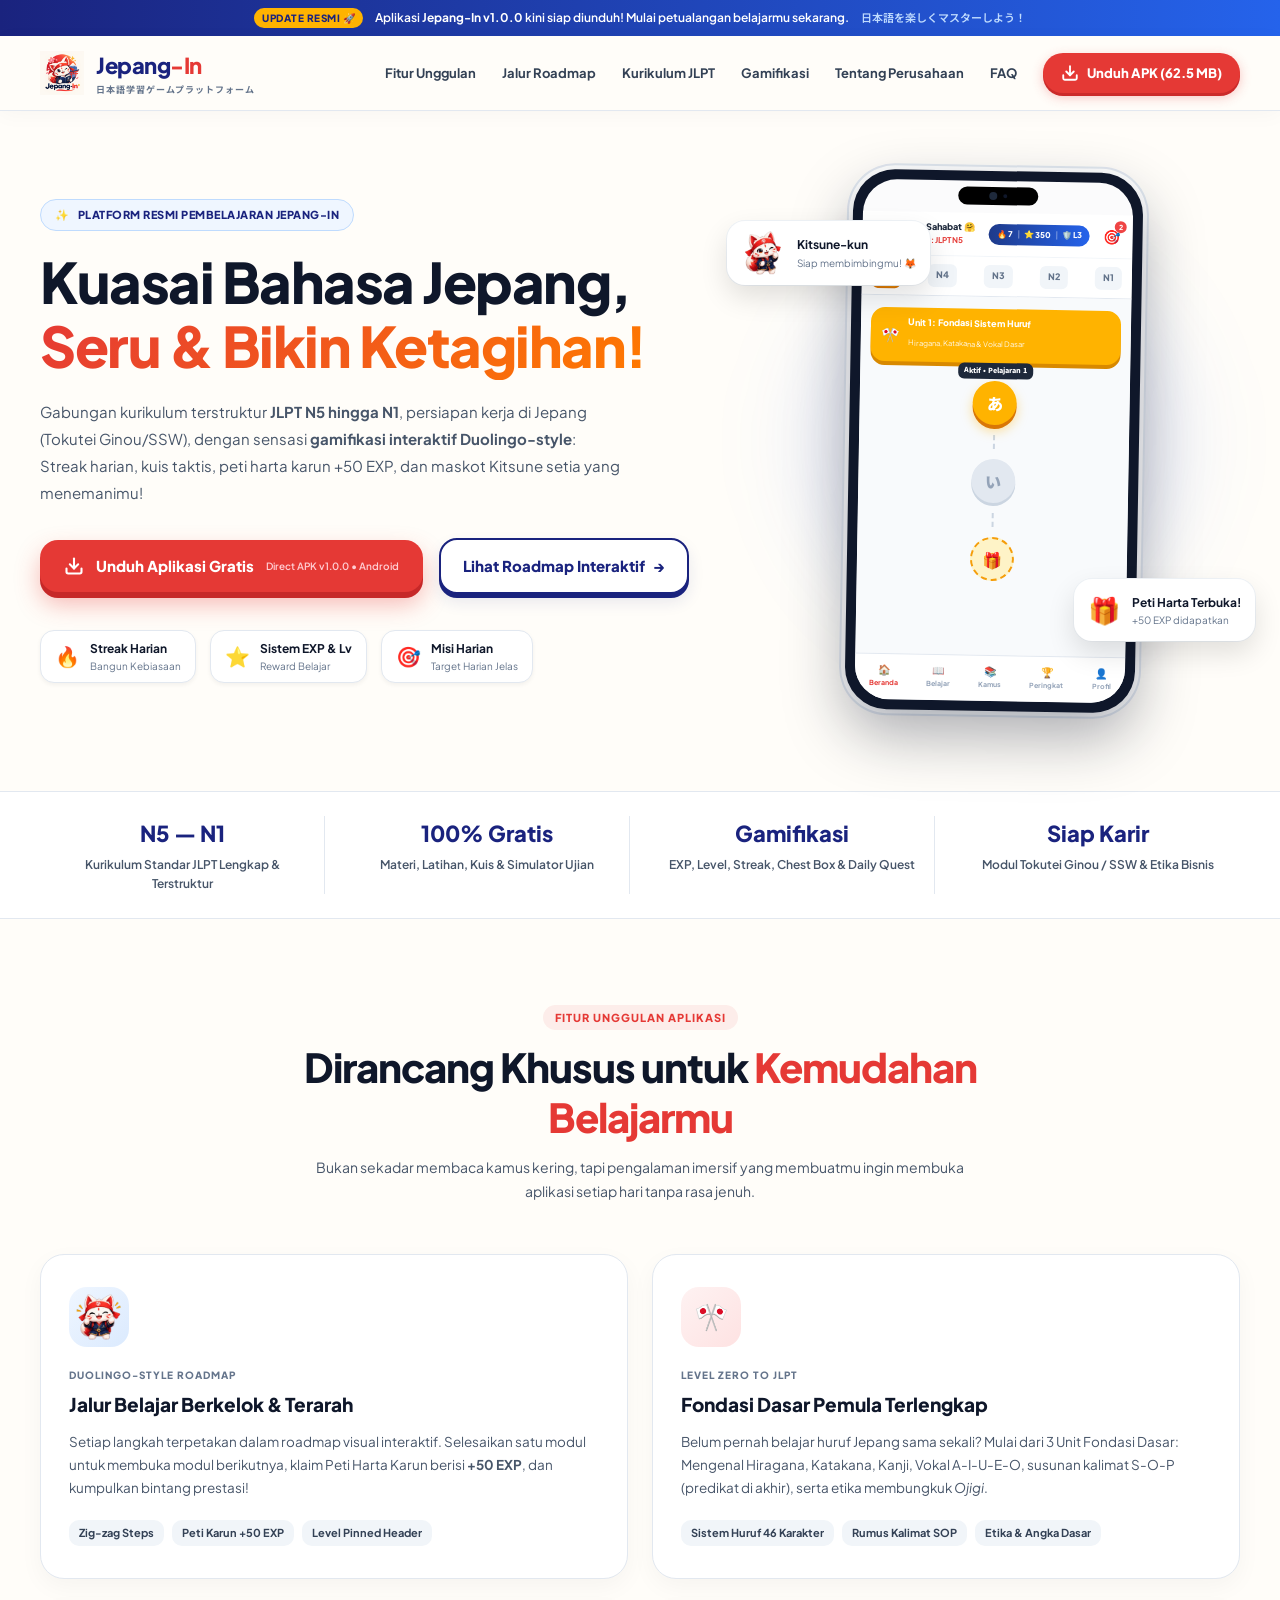
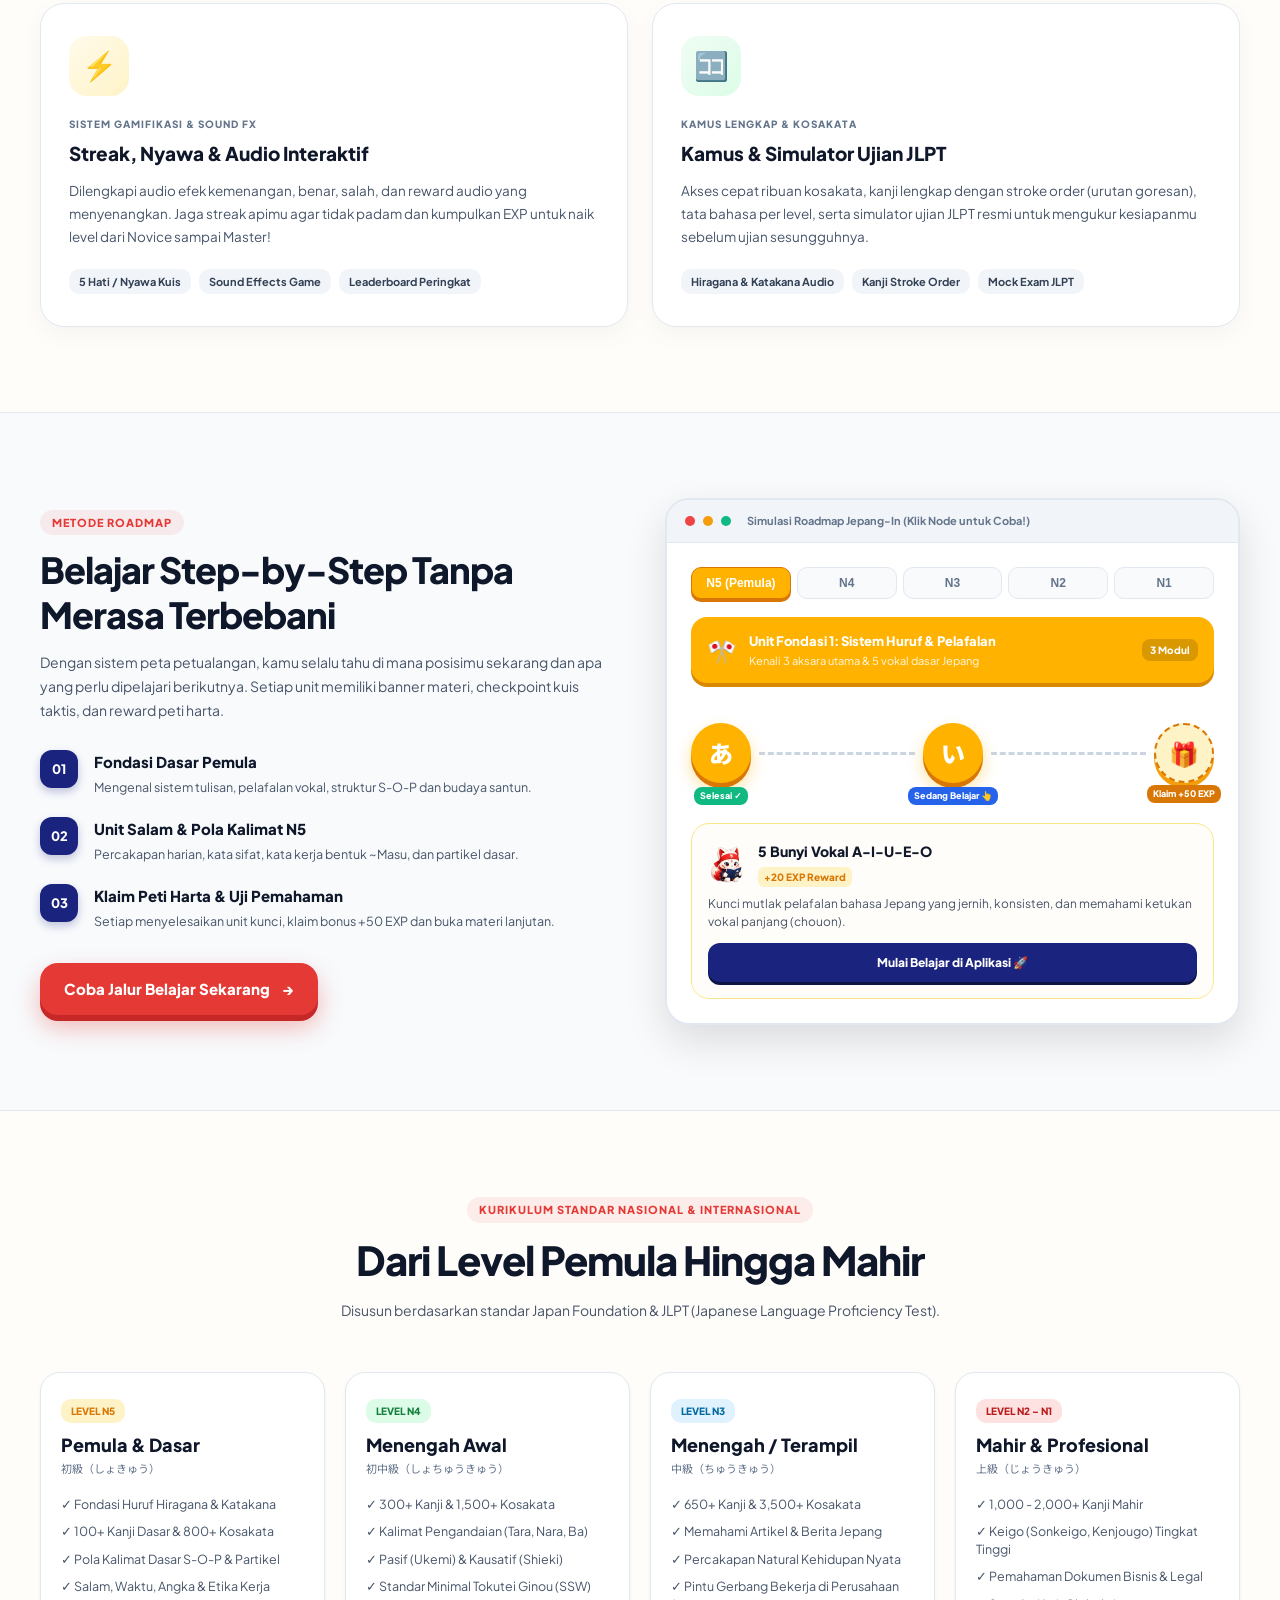
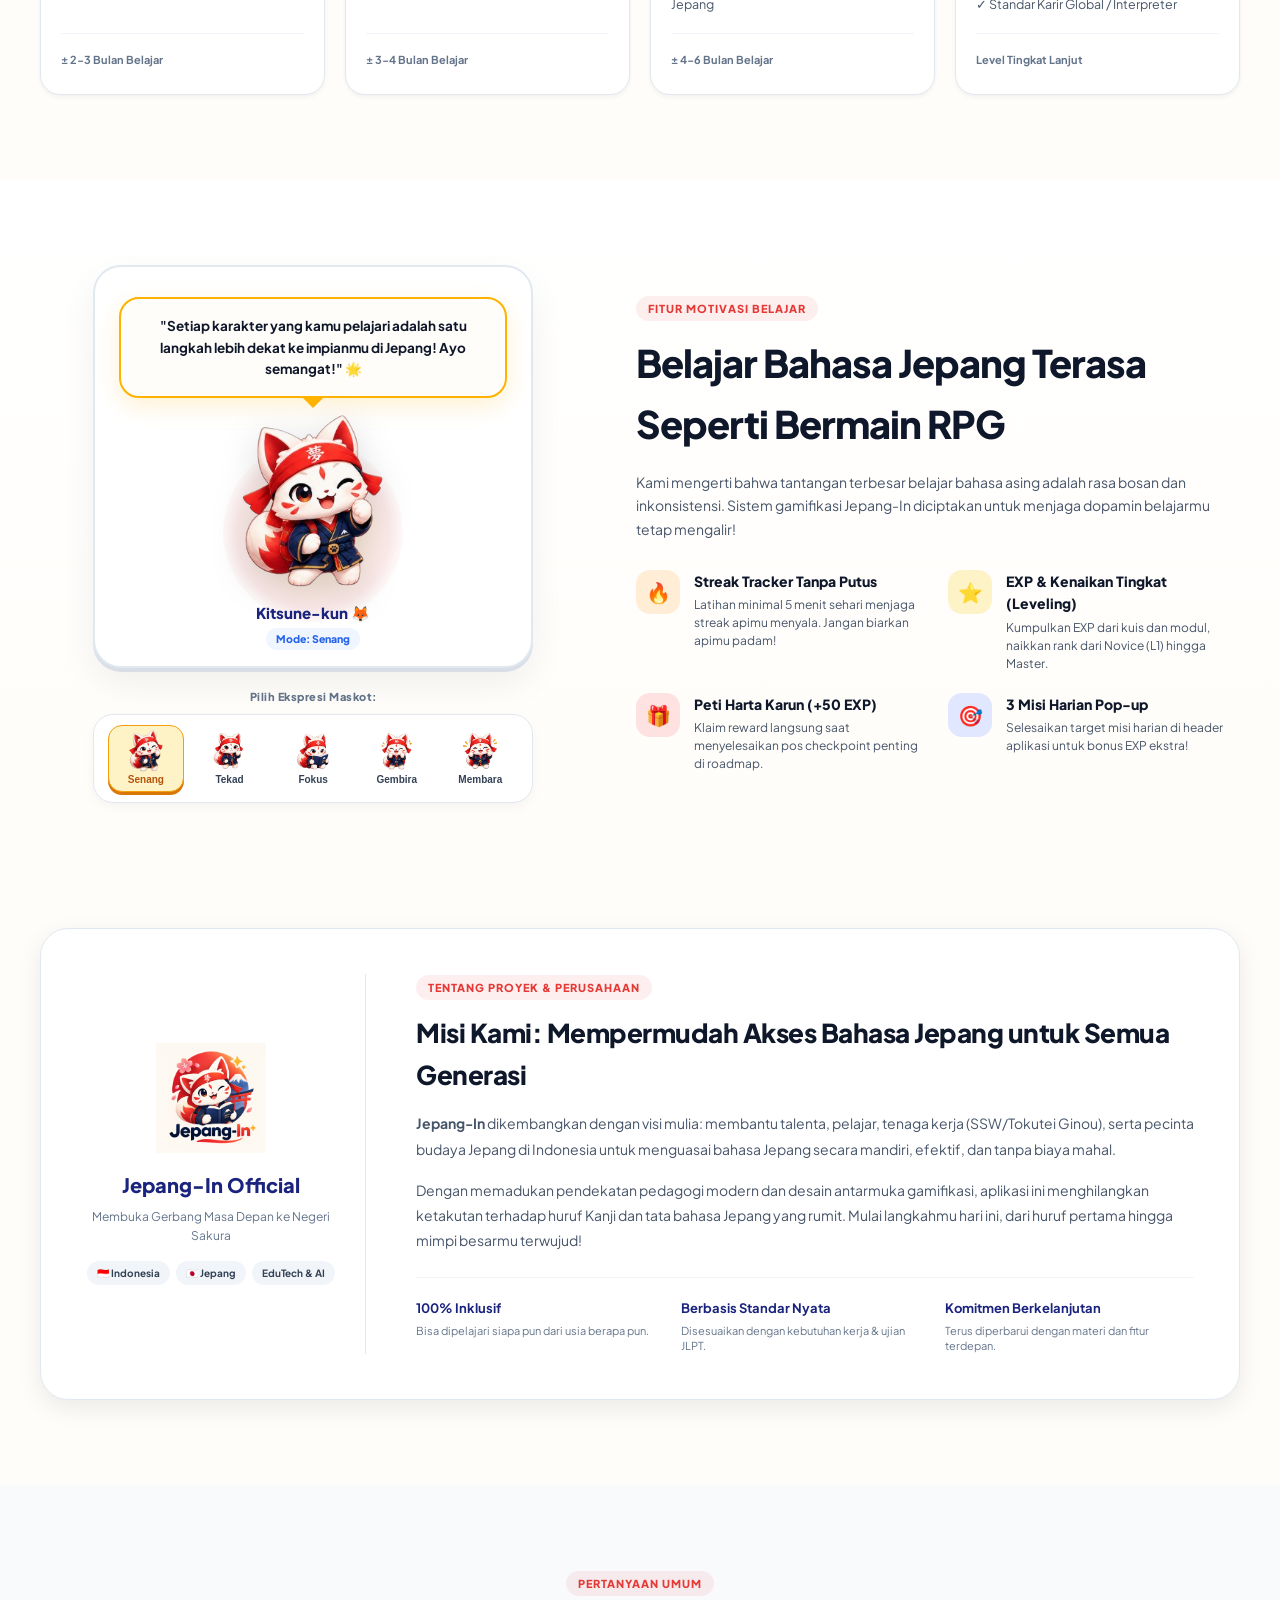
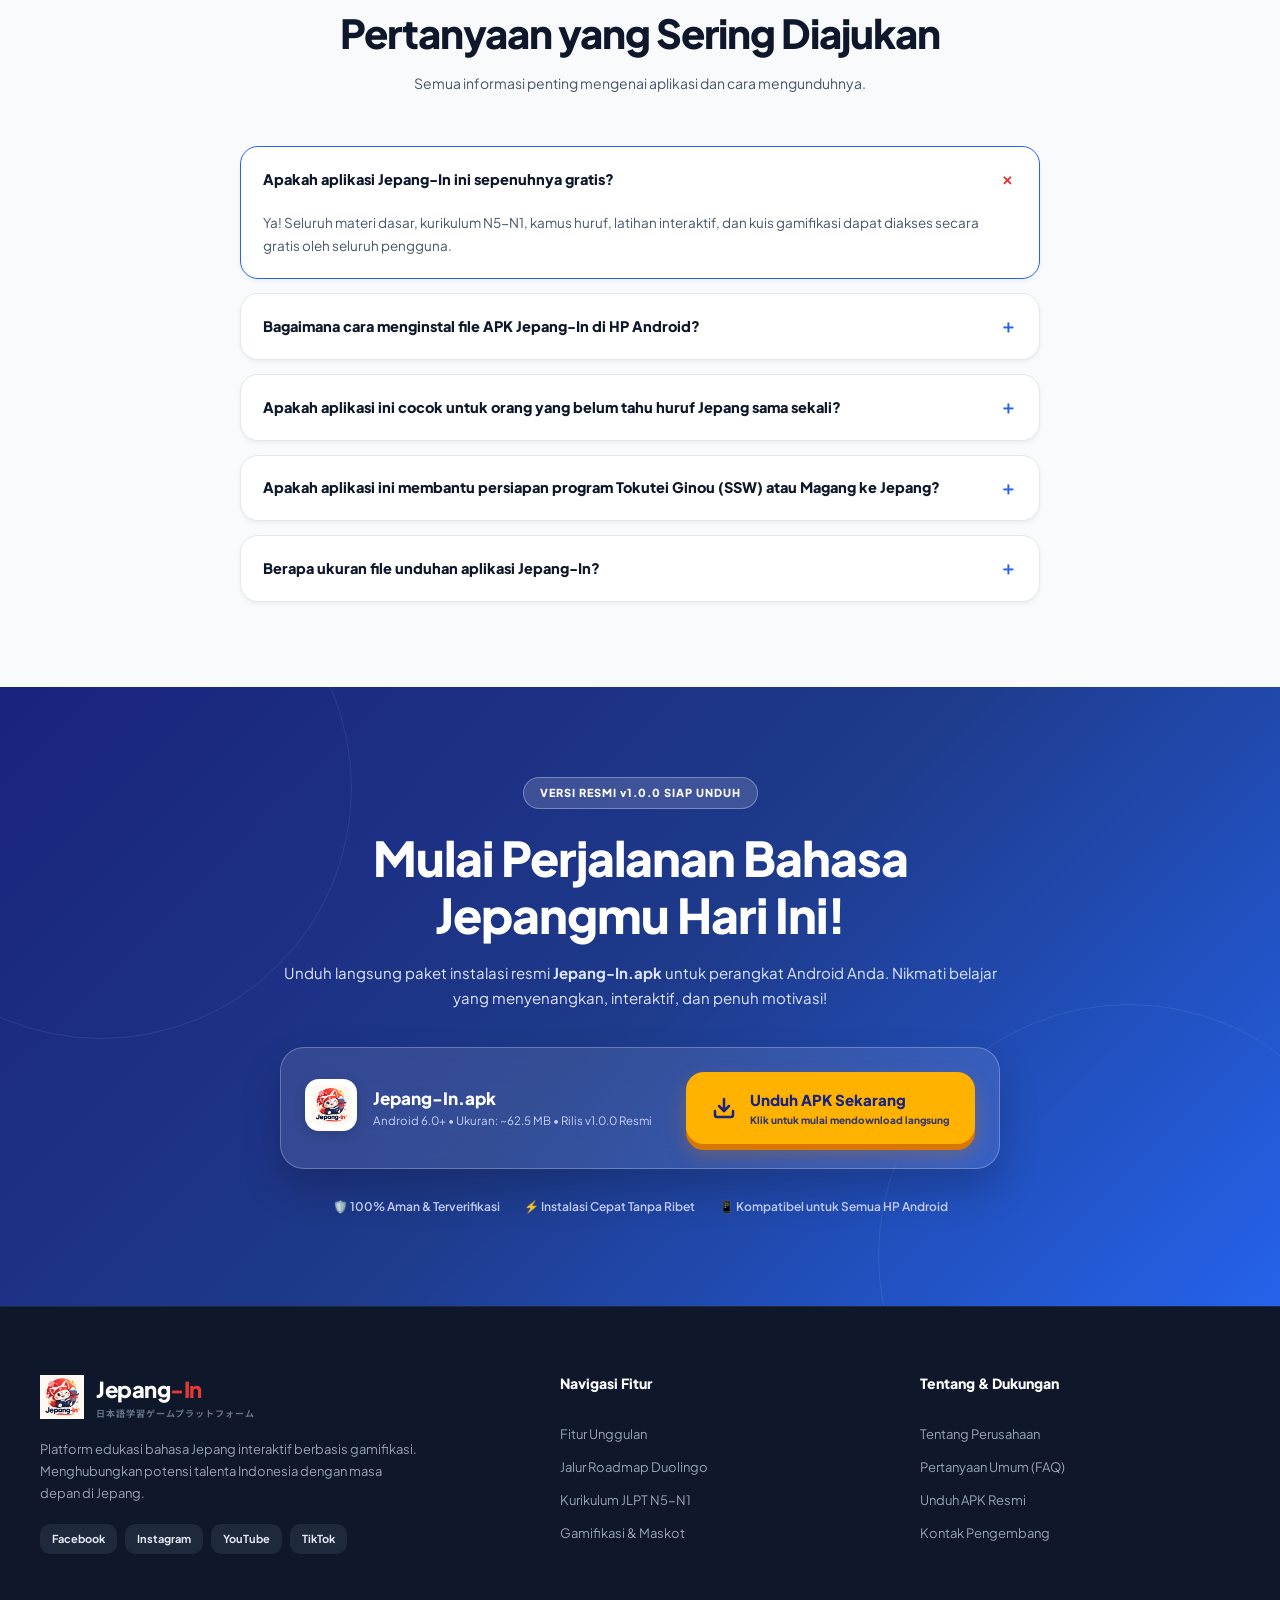
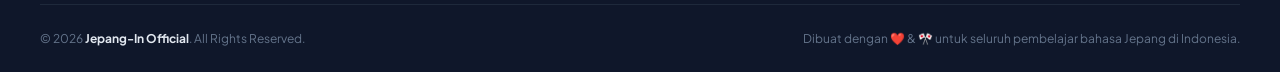
==== commit 119f4918: "Upload official web Jepang-In" ====
--- a/index.html
+++ b/index.html
@@ -1,2279 +1,828 @@
-﻿<!DOCTYPE html>
-<html lang="id">
-  <head>
-    <meta charset="UTF-8" />
-    <meta name="viewport" content="width=device-width, initial-scale=1.0" />
-    <meta name="theme-color" content="#0b0d12" />
-    <meta
-      name="description"
-      content="E-CV Jovi Febrian — aspiring copywriter dan writer yang tertarik pada copywriting, content writing, dan storytelling."
-    />
-    <title>Jovi Febrian — Writer & Aspiring Copywriter</title>
-    <link rel="preconnect" href="https://fonts.googleapis.com" />
-    <link rel="preconnect" href="https://fonts.gstatic.com" crossorigin />
-    <link
-      href="https://fonts.googleapis.com/css2?family=DM+Mono:wght@400;500&family=Manrope:wght@400;500;600;700;800&display=swap"
-      rel="stylesheet"
-    />
-    <style>
-      :root {
-        --bg: #0b0d12;
-        --panel: #11141c;
-        --panel2: #151923;
-        --line: #282d39;
-        --text: #f1f2f5;
-        --muted: #9a9eab;
-        --accent: #c4f36b;
-        --accent2: #b7a1ff;
-        --mono: "DM Mono", monospace;
-        --sans: "Manrope", sans-serif;
-      }
-      * {
-        box-sizing: border-box;
-      }
-      html {
-        scroll-behavior: smooth;
-        scroll-padding-top: 90px;
-      }
-      body {
-        margin: 0;
-        background: var(--bg);
-        color: var(--text);
-        font-family: var(--sans);
-        line-height: 1.7;
-        overflow-x: hidden;
-      }
-      a {
-        color: inherit;
-        text-decoration: none;
-      }
-      button {
-        font: inherit;
-      }
-      .wrap {
-        width: min(1120px, calc(100% - 48px));
-        margin-inline: auto;
-      }
-      .ambient {
-        position: absolute;
-        pointer-events: none;
-        filter: blur(100px);
-        opacity: 0.12;
-        border-radius: 50%;
-        z-index: -1;
-      }
-      .ambient-one {
-        width: 450px;
-        height: 450px;
-        background: #a7e95a;
-        top: 80px;
-        right: -160px;
-      }
-      .ambient-two {
-        width: 380px;
-        height: 380px;
-        background: #8d70ff;
-        top: 850px;
-        left: -220px;
-      }
-      .topbar {
-        height: 88px;
-        display: flex;
-        align-items: center;
-        justify-content: space-between;
-        border-bottom: 1px solid #ffffff0c;
-        position: relative;
-        z-index: 5;
-      }
-      .brand {
-        display: flex;
-        align-items: center;
-        gap: 11px;
-        font-size: 13px;
-        font-weight: 800;
-        letter-spacing: 0.12em;
-      }
-      .brand-mark {
-        width: 36px;
-        height: 36px;
-        display: grid;
-        place-items: center;
-        border: 1px solid #c4f36b66;
-        border-radius: 10px;
-        color: var(--accent);
-        font-family: var(--mono);
-        font-size: 12px;
-        letter-spacing: -0.08em;
-      }
-      .brand-muted {
-        color: #8d92a0;
-        margin-left: 4px;
-      }
-      .nav {
-        display: flex;
-        gap: 30px;
-        color: #a5a8b2;
-        font-size: 12px;
-      }
-      .nav a:hover,
-      .hero-meta a:hover {
-        color: var(--accent);
-      }
-      .nav-cta {
-        font-size: 12px;
-        font-weight: 700;
-        border: 1px solid var(--line);
-        padding: 10px 14px;
-        border-radius: 7px;
-      }
-      .nav-cta span,
-      .button span {
-        color: var(--accent);
-        margin-left: 8px;
-      }
-      .menu-toggle {
-        display: none;
-        background: none;
-        border: 1px solid var(--line);
-        color: var(--text);
-        padding: 7px 10px;
-        border-radius: 6px;
-      }
-      .hero {
-        min-height: 650px;
-        display: grid;
-        grid-template-columns: 1.05fr 0.95fr;
-        align-items: center;
-        gap: 40px;
-        position: relative;
-        padding-top: 42px;
-        padding-bottom: 88px;
-      }
-      .eyebrow,
-      .hero-kicker,
-      .section-index,
-      .mini-label,
-      .mono,
-      .tools-label,
-      .scroll-cue,
-      .card-top,
-      .writing-card-footer,
-      .contact-foot,
-      .back-top {
-        font-family: var(--mono);
-        font-size: 10px;
-        letter-spacing: 0.12em;
-      }
-      .eyebrow {
-        display: inline-flex;
-        align-items: center;
-        gap: 10px;
-        color: #c0c4ce;
-        border: 1px solid #2b303b;
-        background: #11141bbd;
-        border-radius: 4px;
-        padding: 9px 12px;
-      }
-      .status-dot,
-      .live-dot {
-        width: 6px;
-        height: 6px;
-        border-radius: 50%;
-        background: var(--accent);
-        box-shadow: 0 0 12px #c4f36b88;
-      }
-      .hero-kicker {
-        color: var(--accent);
-        margin: 34px 0 10px;
-      }
-      .hero h1 {
-        font-size: clamp(42px, 5.2vw, 68px);
-        letter-spacing: -0.065em;
-        line-height: 1.12;
-        margin: 0;
-        font-weight: 800;
-      }
-      .gradient-text {
-        background: linear-gradient(
-          100deg,
-          #d7fba1 5%,
-          #baf06b 46%,
-          #b7a1ff 100%
-        );
-        -webkit-background-clip: text;
-        background-clip: text;
-        color: transparent;
-      }
-      .hero-description {
-        color: #a9adba;
-        max-width: 510px;
-        font-size: 14px;
-        line-height: 1.95;
-        margin: 24px 0 26px;
-      }
-      .hero-description strong {
-        color: #f4f5f7;
-      }
-      .hero-actions,
-      .contact-actions {
-        display: flex;
-        gap: 12px;
-        flex-wrap: wrap;
-      }
-      .button {
-        border-radius: 7px;
-        padding: 13px 17px;
-        display: inline-flex;
-        align-items: center;
-        justify-content: center;
-        font-size: 12px;
-        font-weight: 800;
-        transition: transform 0.2s, border-color 0.2s;
-        cursor: pointer;
-      }
-      .button:hover {
-        transform: translateY(-2px);
-      }
-      .button-primary {
-        background: var(--accent);
-        color: #171b12;
-        border: 1px solid var(--accent);
-      }
-      .button-primary span {
-        color: #171b12;
-      }
-      .button-ghost {
-        border: 1px solid #343a47;
-        color: #e0e2e8;
-        background: #10131a;
-      }
-      .button-ghost:hover {
-        border-color: #7c8799;
-      }
-      .hero-meta {
-        display: flex;
-        gap: 24px;
-        flex-wrap: wrap;
-        margin-top: 34px;
-        color: #9b9fac;
-        font-size: 11px;
-      }
-      .hero-meta > div {
-        display: flex;
-        align-items: center;
-        gap: 8px;
-      }
-      .meta-icon {
-        color: var(--accent);
-        font-size: 15px;
-      }
-      .hero-art {
-        height: 450px;
-        position: relative;
-        display: grid;
-        place-items: center;
-      }
-      .hero-card {
-        width: min(350px, 78%);
-        height: 370px;
-        border: 1px solid #ffffff24;
-        border-radius: 15px;
-        background: linear-gradient(145deg, #1c222b, #10131a 68%);
-        box-shadow: 0 30px 100px #0008;
-        position: relative;
-        z-index: 2;
-        padding: 22px;
-        display: flex;
-        flex-direction: column;
-        justify-content: space-between;
-        overflow: hidden;
-      }
-      .hero-card:after {
-        content: "";
-        position: absolute;
-        width: 300px;
-        height: 300px;
-        border: 1px solid #c4f36b17;
-        border-radius: 50%;
-        top: 52px;
-        left: 25px;
-        box-shadow: 0 0 0 28px #c4f36b06, 0 0 0 58px #c4f36b04;
-      }
-      .card-top {
-        display: flex;
-        justify-content: space-between;
-        color: #8c929f;
-      }
-      .monogram {
-        font-size: 150px;
-        font-weight: 800;
-        letter-spacing: -0.13em;
-        line-height: 1;
-        color: #f0f2f4;
-        position: relative;
-        z-index: 1;
-        text-align: center;
-      }
-      .monogram span {
-        color: var(--accent);
-      }
-      .monogram i {
-        font-style: normal;
-        color: var(--accent2);
-      }
-      .hero-card-bottom {
-        display: flex;
-        justify-content: space-between;
-        align-items: end;
-        position: relative;
-        z-index: 1;
-      }
-      .mini-label {
-        color: var(--accent);
-        margin: 0 0 4px;
-      }
-      .hero-card-bottom h3 {
-        font-size: 17px;
-        margin: 0;
-        letter-spacing: -0.04em;
-      }
-      .card-index {
-        font: 10px var(--mono);
-        color: #727886;
-      }
-      .orbit {
-        position: absolute;
-        border: 1px solid #c4f36b20;
-        border-radius: 50%;
-        transform: rotate(-28deg);
-      }
-      .orbit-a {
-        width: 440px;
-        height: 220px;
-      }
-      .orbit-b {
-        width: 490px;
-        height: 270px;
-        transform: rotate(36deg);
-        border-color: #b7a1ff24;
-      }
-      .floating-note {
-        position: absolute;
-        z-index: 3;
-        background: #171c24;
-        border: 1px solid #333946;
-        padding: 13px 16px;
-        border-radius: 8px;
-        display: flex;
-        align-items: center;
-        gap: 10px;
-        font-size: 10px;
-        line-height: 1.6;
-        color: #c7cad2;
-        box-shadow: 0 12px 40px #0005;
-      }
-      .note-top {
-        top: 53px;
-        right: 0;
-      }
-      .note-symbol {
-        font: 36px Georgia;
-        color: var(--accent);
-        line-height: 1;
-      }
-      .note-bottom {
-        bottom: 48px;
-        left: 0;
-      }
-      .spark {
-        font-size: 22px;
-        color: var(--accent2);
-      }
-      .note-bottom b {
-        color: #f3f3f5;
-      }
-      .art-grid {
-        position: absolute;
-        width: 100%;
-        height: 100%;
-        background-image: radial-gradient(#ffffff19 1px, transparent 1px);
-        background-size: 18px 18px;
-        mask-image: linear-gradient(
-          transparent,
-          black 25%,
-          black 70%,
-          transparent
-        );
-        opacity: 0.3;
-      }
-      .scroll-cue {
-        position: absolute;
-        bottom: 30px;
-        left: 0;
-        color: #717786;
-        display: flex;
-        align-items: center;
-        gap: 10px;
-      }
-      .scroll-cue span {
-        width: 28px;
-        height: 1px;
-        background: var(--accent);
-      }
-      .ticker {
-        overflow: hidden;
-        border-block: 1px solid #ffffff0e;
-        background: #0e1117;
-        padding: 14px 0;
-      }
-      .ticker-track {
-        display: flex;
-        justify-content: space-around;
-        align-items: center;
-        gap: 36px;
-        min-width: 900px;
-        color: #969ba8;
-        font: 10px var(--mono);
-        letter-spacing: 0.16em;
-      }
-      .ticker-track b {
-        color: var(--accent);
-        font-size: 14px;
-      }
-      .section {
-        padding-top: 112px;
-        padding-bottom: 112px;
-      }
-      .section-bordered {
-        border-block: 1px solid #ffffff0d;
-        background: #0e1117;
-      }
-      .section-heading {
-        margin-bottom: 46px;
-      }
-      .section-index {
-        color: var(--accent);
-        margin: 0 0 17px;
-      }
-      .section-heading h2,
-      .contact-inner h2 {
-        font-size: clamp(32px, 4vw, 48px);
-        line-height: 1.2;
-        letter-spacing: -0.06em;
-        margin: 0;
-        font-weight: 800;
-      }
-      .muted-heading {
-        color: #737987;
-      }
-      .about-grid {
-        display: grid;
-        grid-template-columns: 0.85fr 1.15fr;
-        gap: 90px;
-      }
-      .about-lead {
-        font-size: 23px;
-        line-height: 1.55;
-        letter-spacing: -0.04em;
-        margin: 0;
-        max-width: 390px;
-        color: #e8eaf0;
-        font-weight: 600;
-      }
-      .about-body p {
-        font-size: 13px;
-        color: #a4a8b4;
-        margin: 0 0 17px;
-        line-height: 2;
-      }
-      .about-body em {
-        color: var(--accent);
-        font-style: normal;
-      }
-      .quote-line {
-        margin-top: 25px;
-        border-top: 1px solid var(--line);
-        padding-top: 18px;
-        color: #d4d6de;
-        font-size: 12px;
-      }
-      .quote-line span {
-        color: var(--accent);
-        margin-right: 8px;
-      }
-      .skills-layout {
-        display: grid;
-        grid-template-columns: 0.7fr 1.3fr;
-        gap: 70px;
-      }
-      .skill-intro {
-        align-self: start;
-        position: sticky;
-        top: 120px;
-      }
-      .big-number {
-        font-size: 90px;
-        letter-spacing: -0.09em;
-        line-height: 1;
-        font-weight: 800;
-        color: var(--accent);
-      }
-      .skill-intro p {
-        max-width: 220px;
-        color: #8d93a0;
-        font-size: 12px;
-      }
-      .skill-list {
-        border-top: 1px solid var(--line);
-      }
-      .skill-item {
-        display: grid;
-        grid-template-columns: 42px 1fr 20px;
-        align-items: center;
-        gap: 15px;
-        padding: 15px 0;
-        border-bottom: 1px solid var(--line);
-        font-size: 13px;
-        transition: padding 0.2s;
-      }
-      .skill-item:hover {
-        padding-left: 8px;
-      }
-      .skill-num {
-        font: 10px var(--mono);
-        color: #747b89;
-      }
-      .skill-arrow {
-        color: var(--accent);
-        opacity: 0;
-        transition: opacity 0.2s;
-      }
-      .skill-item:hover .skill-arrow {
-        opacity: 1;
-      }
-      .tools-row {
-        display: flex;
-        align-items: center;
-        gap: 10px;
-        flex-wrap: wrap;
-        margin-top: 36px;
-      }
-      .tools-label {
-        color: #727987;
-        margin-right: 10px;
-      }
-      .tool-chip {
-        border: 1px solid #303541;
-        padding: 7px 11px;
-        border-radius: 5px;
-        color: #b8bdc8;
-        font-size: 11px;
-      }
-      .writing-card {
-        background: linear-gradient(125deg, #171c24, #11141b);
-        border: 1px solid #303642;
-        border-radius: 12px;
-        padding: 25px 28px;
-        margin-bottom: 40px;
-        position: relative;
-        overflow: hidden;
-      }
-      .writing-card:after {
-        content: "";
-        position: absolute;
-        right: -30px;
-        top: 20px;
-        width: 220px;
-        height: 220px;
-        border: 1px solid #c4f36b17;
-        border-radius: 50%;
-        box-shadow: 0 0 0 25px #c4f36b05, 0 0 0 55px #c4f36b04;
-        pointer-events: none;
-      }
-      .writing-card-top,
-      .writing-card-footer {
-        display: flex;
-        justify-content: space-between;
-        align-items: center;
-        color: #7e8593;
-      }
-      .pill {
-        color: var(--accent);
-        border: 1px solid #c4f36b50;
-        border-radius: 4px;
-        padding: 5px 8px;
-        font-size: 9px;
-      }
-      .writing-card-main {
-        display: grid;
-        grid-template-columns: 65px 1fr;
-        gap: 22px;
-        padding: 28px 0;
-        position: relative;
-        z-index: 1;
-      }
-      .writing-symbol {
-        width: 56px;
-        height: 56px;
-        display: grid;
-        place-items: center;
-        background: #c4f36b12;
-        border: 1px solid #c4f36b35;
-        border-radius: 12px;
-        color: var(--accent);
-        font-size: 28px;
-      }
-      .writing-card h3 {
-        font-size: 25px;
-        letter-spacing: -0.04em;
-        margin: 0;
-      }
-      .writing-subtitle {
-        color: var(--accent);
-        font: 10px var(--mono);
-        margin: 5px 0 16px;
-      }
-      .writing-card-main p:last-child {
-        max-width: 700px;
-        font-size: 12px;
-        color: #a2a8b4;
-        line-height: 2;
-        margin: 0;
-      }
-      .writing-card-footer {
-        border-top: 1px solid var(--line);
-        padding-top: 17px;
-        font-size: 9px;
-      }
-      .footer-dot {
-        width: 6px;
-        height: 6px;
-        background: var(--accent);
-        border-radius: 50%;
-      }
-      .awards-heading {
-        display: flex;
-        justify-content: space-between;
-        align-items: center;
-        margin-bottom: 15px;
-      }
-      .awards-heading h3 {
-        font-size: 16px;
-        letter-spacing: -0.03em;
-      }
-      .awards-heading .mono {
-        color: #737987;
-        font-size: 9px;
-      }
-      .award-list {
-        border-top: 1px solid var(--line);
-      }
-      .award {
-        display: grid;
-        grid-template-columns: 35px 1fr auto;
-        align-items: center;
-        gap: 15px;
-        padding: 19px 0;
-        border-bottom: 1px solid var(--line);
-      }
-      .award-icon {
-        width: 30px;
-        height: 30px;
-        display: grid;
-        place-items: center;
-        border: 1px solid #303642;
-        border-radius: 50%;
-        color: var(--accent);
-      }
-      .award h4 {
-        font-size: 13px;
-        margin: 0 0 4px;
-      }
-      .award p {
-        font-size: 11px;
-        color: #9399a6;
-        margin: 0;
-      }
-      .award-tag {
-        font: 9px var(--mono);
-        color: #969ba8;
-        border: 1px solid #303642;
-        border-radius: 4px;
-        padding: 5px 7px;
-      }
-      .portfolio-note {
-        display: flex;
-        align-items: center;
-        gap: 16px;
-        border: 1px dashed #3a414e;
-        border-radius: 9px;
-        padding: 18px 20px;
-        margin-top: 35px;
-      }
-      .portfolio-note-icon {
-        font-size: 24px;
-        color: var(--accent);
-      }
-      .portfolio-note h4 {
-        margin: 0 0 3px;
-        font-size: 12px;
-      }
-      .portfolio-note p {
-        margin: 0;
-        color: #8f95a2;
-        font-size: 11px;
-      }
-      .portfolio-note .mono {
-        margin-left: auto;
-        color: var(--accent);
-        font-size: 9px;
-        white-space: nowrap;
-      }
-      .experience-list {
-        border-top: 1px solid var(--line);
-      }
-      .experience {
-        display: grid;
-        grid-template-columns: 55px 1fr 25px;
-        gap: 20px;
-        padding: 27px 0;
-        border-bottom: 1px solid var(--line);
-      }
-      .experience-number {
-        font: 11px var(--mono);
-        color: var(--accent);
-        padding-top: 4px;
-      }
-      .experience-main h3 {
-        margin: 0;
-        font-size: 19px;
-        letter-spacing: -0.04em;
-      }
-      .at-company {
-        color: #9da2ae;
-        font-size: 14px;
-        font-weight: 500;
-      }
-      .experience-desc {
-        color: #9ca2af;
-        font-size: 10px;
-        margin: 3px 0 13px;
-      }
-      .experience ul {
-        margin: 0;
-        padding-left: 16px;
-        color: #a9adba;
-        font-size: 12px;
-        line-height: 1.9;
-      }
-      .experience li {
-        padding-left: 4px;
-        margin: 2px 0;
-      }
-      .experience-mark {
-        color: #656d7a;
-      }
-      .education-section {
-        display: grid;
-        grid-template-columns: 1fr 0.7fr;
-        gap: 80px;
-      }
-      .education-content {
-        display: flex;
-        gap: 20px;
-        align-items: center;
-        margin-top: 28px;
-      }
-      .education-icon {
-        width: 58px;
-        height: 58px;
-        display: grid;
-        place-items: center;
-        border: 1px solid #c4f36b44;
-        background: #c4f36b0d;
-        color: var(--accent);
-        border-radius: 10px;
-        font-size: 25px;
-      }
-      .education-content h3 {
-        font-size: 17px;
-        margin: 0 0 2px;
-      }
-      .education-content p {
-        font-size: 12px;
-        color: #b3b8c3;
-        margin: 0;
-      }
-      .education-caption {
-        font: 9px var(--mono);
-        color: #7c8391;
-      }
-      .education-aside {
-        border-left: 1px solid var(--line);
-        padding-left: 40px;
-        align-self: center;
-      }
-      .big-quote {
-        font: 70px Georgia;
-        color: var(--accent);
-        line-height: 0.8;
-      }
-      .education-aside p {
-        font-size: 16px;
-        line-height: 1.7;
-        letter-spacing: -0.03em;
-        color: #d6d8e0;
-      }
-      .education-aside .mono {
-        color: #777e8b;
-        font-size: 9px;
-      }
-      .contact-section {
-        background: #11151b;
-        border-block: 1px solid #ffffff10;
-        position: relative;
-        overflow: hidden;
-      }
-      .contact-section:before {
-        content: "";
-        position: absolute;
-        width: 500px;
-        height: 500px;
-        border-radius: 50%;
-        border: 1px solid #c4f36b12;
-        right: -130px;
-        top: -200px;
-        box-shadow: 0 0 0 45px #c4f36b04, 0 0 0 95px #c4f36b03;
-      }
-      .contact-inner {
-        padding-top: 100px;
-        padding-bottom: 35px;
-        position: relative;
-      }
-      .contact-inner > .section-index {
-        margin-bottom: 22px;
-      }
-      .contact-inner h2 {
-        font-size: clamp(38px, 5vw, 62px);
-      }
-      .contact-description {
-        font-size: 13px;
-        color: #9ea4b1;
-        max-width: 470px;
-        margin: 20px 0 27px;
-      }
-      .contact-foot {
-        display: flex;
-        justify-content: space-between;
-        gap: 15px;
-        flex-wrap: wrap;
-        border-top: 1px solid var(--line);
-        padding-top: 25px;
-        margin-top: 80px;
-        color: #747b89;
-        font-size: 9px;
-      }
-      .footer {
-        display: flex;
-        align-items: center;
-        justify-content: space-between;
-        padding-top: 25px;
-        padding-bottom: 25px;
-        gap: 20px;
-      }
-      .footer p {
-        color: #737987;
-        font-size: 10px;
-      }
-      .back-top {
-        color: #9da3af;
-        font-size: 9px;
-      }
-      .back-top:hover {
-        color: var(--accent);
-      }
-      @media (max-width: 800px) {
-        .nav {
-          gap: 15px;
-        }
-        .nav-cta {
-          display: none;
-        }
-        .hero {
-          grid-template-columns: 1fr;
-          padding-top: 65px;
-          gap: 15px;
-        }
-        .hero-copy {
-          position: relative;
-          z-index: 2;
-        }
-        .hero-art {
-          height: 390px;
-          margin-top: 5px;
-        }
-        .hero-card {
-          height: 320px;
-          width: 290px;
-        }
-        .monogram {
-          font-size: 125px;
-        }
-        .note-top {
-          right: 4%;
-          top: 28px;
-        }
-        .note-bottom {
-          left: 3%;
-          bottom: 25px;
-        }
-        .orbit-a {
-          width: 380px;
-        }
-        .orbit-b {
-          width: 400px;
-        }
-        .scroll-cue {
-          bottom: 15px;
-        }
-        .about-grid {
-          gap: 40px;
-        }
-        .skills-layout {
-          gap: 35px;
-        }
-        .education-section {
-          gap: 40px;
-        }
-      }
-      @media (max-width: 620px) {
-        .wrap {
-          width: min(100% - 34px, 1120px);
-        }
-        .topbar {
-          height: 72px;
-        }
-        .nav {
-          display: none;
-          position: absolute;
-          top: 71px;
-          left: 0;
-          right: 0;
-          background: #11141c;
-          border: 1px solid var(--line);
-          padding: 15px;
-          border-radius: 8px;
-          flex-direction: column;
-          gap: 0;
-        }
-        .nav.open {
-          display: flex;
-        }
-        .nav a {
-          padding: 10px;
-        }
-        .menu-toggle {
-          display: block;
-        }
-        .hero {
-          padding-top: 47px;
-          padding-bottom: 75px;
-          min-height: auto;
-        }
-        .eyebrow {
-          font-size: 8px;
-          letter-spacing: 0.06em;
-        }
-        .hero-kicker {
-          margin-top: 28px;
-        }
-        .hero h1 {
-          font-size: clamp(39px, 11vw, 55px);
-        }
-        .hero-description {
-          font-size: 13px;
-        }
-        .hero-meta {
-          flex-direction: column;
-          gap: 10px;
-        }
-        .hero-art {
-          height: 350px;
-          margin-top: 5px;
-        }
-        .hero-card {
-          height: 290px;
-          width: 245px;
-          padding: 17px;
-        }
-        .monogram {
-          font-size: 105px;
-        }
-        .note-top {
-          right: -3px;
-          top: 28px;
-          padding: 9px 11px;
-        }
-        .note-bottom {
-          left: -4px;
-          bottom: 18px;
-          padding: 9px 11px;
-        }
-        .orbit-a {
-          width: 310px;
-          height: 190px;
-        }
-        .orbit-b {
-          width: 340px;
-          height: 220px;
-        }
-        .ticker-track {
-          gap: 23px;
-          justify-content: flex-start;
-          padding-left: 20px;
-        }
-        .section {
-          padding-top: 76px;
-          padding-bottom: 76px;
-        }
-        .section-heading {
-          margin-bottom: 30px;
-        }
-        .section-heading h2 {
-          font-size: 34px;
-        }
-        .about-grid,
-        .skills-layout,
-        .education-section {
-          grid-template-columns: 1fr;
-          gap: 28px;
-        }
-        .about-lead {
-          font-size: 20px;
-        }
-        .about-body p {
-          font-size: 12px;
-        }
-        .skill-intro {
-          position: static;
-          display: flex;
-          align-items: center;
-          gap: 20px;
-        }
-        .big-number {
-          font-size: 64px;
-        }
-        .skill-intro p {
-          max-width: 230px;
-        }
-        .skill-item {
-          font-size: 12px;
-          grid-template-columns: 30px 1fr 15px;
-          gap: 10px;
-        }
-        .tools-row {
-          gap: 7px;
-        }
-        .tools-label {
-          width: 100%;
-          margin-bottom: 4px;
-        }
-        .writing-card {
-          padding: 18px;
-        }
-        .writing-card-main {
-          grid-template-columns: 1fr;
-          gap: 15px;
-          padding: 23px 0;
-        }
-        .writing-card h3 {
-          font-size: 23px;
-        }
-        .writing-card-main p:last-child {
-          font-size: 11px;
-        }
-        .writing-card:after {
-          right: -100px;
-        }
-        .awards-heading {
-          align-items: flex-start;
-          gap: 10px;
-        }
-        .awards-heading h3 {
-          font-size: 14px;
-          margin: 0;
-        }
-        .awards-heading .mono {
-          white-space: nowrap;
-          margin-top: 4px;
-        }
-        .award {
-          grid-template-columns: 30px 1fr;
-          gap: 10px;
-        }
-        .award-tag {
-          grid-column: 2;
-          justify-self: start;
-        }
-        .award h4 {
-          font-size: 12px;
-        }
-        .award p {
-          font-size: 10px;
-        }
-        .portfolio-note {
-          align-items: flex-start;
-          gap: 10px;
-          padding: 14px;
-        }
-        .portfolio-note .mono {
-          display: none;
-        }
-        .experience {
-          grid-template-columns: 30px 1fr 15px;
-          gap: 10px;
-        }
-        .experience-main h3 {
-          font-size: 16px;
-        }
-        .at-company {
-          display: block;
-          font-size: 12px;
-        }
-        .experience ul {
-          font-size: 11px;
-          padding-left: 14px;
-        }
-        .education-aside {
-          padding-left: 20px;
-        }
-        .contact-inner {
-          padding-top: 75px;
-        }
-        .contact-inner h2 {
-          font-size: 40px;
-        }
-        .contact-description {
-          font-size: 12px;
-        }
-        .contact-actions {
-          flex-direction: column;
-          align-items: stretch;
-        }
-        .contact-foot {
-          margin-top: 55px;
-          flex-direction: column;
-        }
-        .footer {
-          align-items: flex-start;
-          flex-wrap: wrap;
-        }
-        .footer p {
-          order: 3;
-          width: 100%;
-          margin: 0;
-        }
-        .back-top {
-          margin-left: auto;
-        }
-      }
-      @media print {
-        body {
-          background: #fff;
-          color: #17191f;
-        }
-        .ambient,
-        .topbar,
-        .ticker,
-        .hero-art,
-        .scroll-cue,
-        .contact-section,
-        .footer,
-        .hero-actions {
-          display: none !important;
-        }
-        .wrap {
-          width: 100%;
-        }
-        .hero {
-          min-height: 0;
-          display: block;
-          padding: 25px 0;
-        }
-        .hero h1 {
-          font-size: 38px;
-          color: #111;
-        }
-        .gradient-text {
-          color: #343b27;
-          -webkit-text-fill-color: #343b27;
-        }
-        .hero-description,
-        .hero-meta,
-        .about-body p,
-        .experience ul,
-        .award p,
-        .writing-card-main p:last-child,
-        .education-aside p {
-          color: #333;
-        }
-        .section,
-        .section-bordered {
-          padding: 30px 0;
-          background: #fff;
-          border-color: #ddd;
-        }
-        .section-heading h2 {
-          font-size: 30px;
-          color: #111;
-        }
-        .muted-heading {
-          color: #666;
-        }
-        .writing-card,
-        .portfolio-note {
-          background: #fff;
-          border-color: #ccc;
-        }
-        .writing-card h3,
-        .experience-main h3,
-        .award h4,
-        .education-content h3 {
-          color: #111;
-        }
-        .skill-item,
-        .award,
-        .experience,
-        .skill-list,
-        .experience-list,
-        .award-list {
-          border-color: #ddd;
-        }
-        .skill-num,
-        .experience-number,
-        .section-index,
-        .mini-label {
-          color: #52652d;
-        }
-        .skills-layout {
-          gap: 25px;
-        }
-        .skill-intro {
-          position: static;
-        }
-        .contact-foot {
-          color: #444;
-        }
-      }
-
-      /* Certificate preview modal */
-      .certificate-trigger {
-        width: 100%;
-        text-align: left;
-        color: inherit;
-        background: transparent;
-        border: 0;
-        border-bottom: 1px solid var(--line);
-        font: inherit;
-        cursor: pointer;
-        transition: background 0.2s, padding 0.2s;
-      }
-      .certificate-trigger:hover {
-        background: #ffffff05;
-        padding-left: 8px;
-      }
-      .certificate-trigger .award-copy {
-        display: flex;
-        flex-direction: column;
-        gap: 4px;
-        min-width: 0;
-      }
-      .certificate-trigger .award-title {
-        font-size: 13px;
-        font-weight: 800;
-        color: var(--text);
-      }
-      .certificate-trigger .award-description {
-        font-size: 11px;
-        color: #9399a6;
-        font-weight: 400;
-      }
-      .certificate-trigger .award-tag {
-        white-space: nowrap;
-      }
-      .certificate-modal {
-        position: fixed;
-        inset: 0;
-        z-index: 1000;
-        display: none;
-        align-items: center;
-        justify-content: center;
-        padding: 22px;
-      }
-      .certificate-modal.is-open {
-        display: flex;
-      }
-      .certificate-backdrop {
-        position: absolute;
-        inset: 0;
-        background: #030407df;
-        backdrop-filter: blur(9px);
-      }
-      .certificate-dialog {
-        position: relative;
-        z-index: 1;
-        width: min(100%, 1000px);
-        height: min(88vh, 850px);
-        background: #11141c;
-        border: 1px solid #343b49;
-        border-radius: 14px;
-        box-shadow: 0 25px 100px #0009;
-        display: flex;
-        flex-direction: column;
-        overflow: hidden;
-      }
-      .certificate-modal-header {
-        display: flex;
-        align-items: center;
-        justify-content: space-between;
-        gap: 20px;
-        padding: 18px 22px;
-        border-bottom: 1px solid var(--line);
-      }
-      .certificate-modal-header .section-index {
-        font-size: 9px;
-        margin: 0 0 3px;
-        display: block;
-      }
-      .certificate-modal-header h3 {
-        font-size: 17px;
-        line-height: 1.4;
-        margin: 0;
-        letter-spacing: -0.03em;
-      }
-      .certificate-close {
-        width: 36px;
-        height: 36px;
-        flex-shrink: 0;
-        border: 1px solid #353c49;
-        background: #191e28;
-        color: #e8eaf0;
-        border-radius: 8px;
-        cursor: pointer;
-      }
-      .certificate-close:hover {
-        border-color: var(--accent);
-        color: var(--accent);
-      }
-      .certificate-frame-wrap {
-        flex: 1;
-        min-height: 0;
-        background: #20242d;
-      }
-      .certificate-frame-wrap iframe {
-        display: block;
-        width: 100%;
-        height: 100%;
-        border: 0;
-        background: #20242d;
-      }
-      .certificate-modal-footer {
-        display: flex;
-        align-items: center;
-        justify-content: space-between;
-        gap: 16px;
-        padding: 13px 20px;
-        border-top: 1px solid var(--line);
-        font-size: 10px;
-        color: #8f96a4;
-      }
-      .certificate-modal-footer a {
-        color: var(--accent);
-        font-weight: 800;
-        white-space: nowrap;
-      }
-      body.modal-open {
-        overflow: hidden;
-      }
-      @media (max-width: 620px) {
-        .certificate-modal {
-          padding: 9px;
-        }
-        .certificate-dialog {
-          height: 92vh;
-          border-radius: 10px;
-        }
-        .certificate-modal-header {
-          padding: 14px;
-        }
-        .certificate-modal-header h3 {
-          font-size: 14px;
-        }
-        .certificate-modal-footer {
-          align-items: flex-start;
-          flex-direction: column;
-          gap: 8px;
-          padding: 12px 14px;
-        }
-        .certificate-trigger {
-          grid-template-columns: 30px 1fr;
-          gap: 10px;
-        }
-        .certificate-trigger .award-tag {
-          grid-column: 2;
-          justify-self: start;
-        }
-        .certificate-trigger .award-title {
-          font-size: 12px;
-        }
-      }
-      @media print {
-        .certificate-modal {
-          display: none !important;
-        }
-      }
-
-      /* ========================================================
-         COMPREHENSIVE RESPONSIVE ENHANCEMENTS (ALL SCREEN SIZES)
-         ======================================================== */
-
-      /* Global safety for all screens */
-      *,
-      *::before,
-      *::after {
-        box-sizing: border-box;
-      }
-      body {
-        overflow-x: hidden;
-        word-wrap: break-word;
-      }
-      img,
-      iframe,
-      svg {
-        max-width: 100%;
-      }
-      .wrap {
-        width: min(1120px, calc(100% - 48px));
-      }
-
-      /* Extra Large screens (Large Desktop / QHD / 4K) */
-      @media (min-width: 1400px) {
-        .wrap {
-          width: min(1280px, calc(100% - 64px));
-        }
-        .hero h1 {
-          font-size: 68px;
-        }
-        .hero-card {
-          width: 380px;
-          height: 400px;
-        }
-      }
-
-      /* Laptops & Standard Desktops (1024px - 1280px) */
-      @media (max-width: 1200px) {
-        .wrap {
-          width: min(100% - 40px, 1120px);
-        }
-        .hero {
-          gap: 30px;
-        }
-        .about-grid {
-          gap: 50px;
-        }
-        .skills-layout {
-          gap: 45px;
-        }
-      }
-
-      /* Tablets (portrait & landscape) 768px - 1024px */
-      @media (max-width: 1024px) {
-        .wrap {
-          width: min(100% - 36px, 1120px);
-        }
-        .hero {
-          gap: 20px;
-        }
-        .about-grid {
-          grid-template-columns: 1fr;
-          gap: 40px;
-        }
-        .skills-layout {
-          grid-template-columns: 1fr;
-          gap: 40px;
-        }
-        .education-section {
-          grid-template-columns: 1fr;
-          gap: 40px;
-        }
-      }
-
-      /* Tablets & Large Foldables / Phablets (max-width: 800px) */
-      @media (max-width: 800px) {
-        .hero-art {
-          max-width: 100%;
-          overflow: hidden;
-        }
-      }
-
-      /* Standard Mobile Devices (max-width: 620px) */
-      @media (max-width: 620px) {
-        .wrap {
-          width: min(100% - 28px, 1120px);
-        }
-        .nav {
-          z-index: 100;
-        }
-        .hero-art {
-          max-width: 100%;
-          overflow: hidden;
-        }
-        .hero-actions .button,
-        .contact-actions .button {
-          width: 100%;
-          justify-content: center;
-          text-align: center;
-        }
-        .hero-meta {
-          word-break: break-all;
-        }
-        .hero-meta a {
-          word-break: break-all;
-        }
-        .tools-row {
-          flex-wrap: wrap;
-        }
-      }
-
-      /* Small & Compact Phones (max-width: 440px) */
-      @media (max-width: 440px) {
-        .wrap {
-          width: calc(100% - 24px);
-        }
-        .topbar {
-          height: 64px;
-        }
-        .brand {
-          font-size: 11px;
-          gap: 8px;
-        }
-        .brand-mark {
-          width: 30px;
-          height: 30px;
-          font-size: 11px;
-        }
-        .hero {
-          padding-top: 30px;
-          padding-bottom: 50px;
-        }
-        .eyebrow {
-          font-size: 7.5px;
-          padding: 5px 8px;
-          line-height: 1.4;
-          white-space: normal;
-        }
-        .hero h1 {
-          font-size: clamp(30px, 9vw, 42px);
-          line-height: 1.15;
-        }
-        .hero-description {
-          font-size: 12.5px;
-          line-height: 1.6;
-        }
-        .hero-art {
-          height: 290px;
-        }
-        .hero-card {
-          width: 220px;
-          height: 250px;
-          padding: 14px;
-        }
-        .monogram {
-          font-size: 80px;
-        }
-        .orbit-a {
-          width: 250px;
-          height: 160px;
-        }
-        .orbit-b {
-          width: 275px;
-          height: 180px;
-        }
-        .note-top,
-        .note-bottom {
-          padding: 6px 9px;
-          font-size: 9px;
-        }
-        .section {
-          padding-top: 50px;
-          padding-bottom: 50px;
-        }
-        .section-heading h2 {
-          font-size: 26px;
-        }
-        .about-lead {
-          font-size: 17px;
-          line-height: 1.5;
-        }
-        .writing-card {
-          padding: 14px;
-        }
-        .writing-card h3 {
-          font-size: 20px;
-        }
-        .award {
-          grid-template-columns: 24px 1fr !important;
-          gap: 8px !important;
-          padding: 14px 0 !important;
-        }
-        .award-icon {
-          width: 24px;
-          height: 24px;
-          font-size: 11px;
-        }
-        .award-title,
-        .award h4 {
-          font-size: 12px;
-          line-height: 1.4;
-        }
-        .award-description,
-        .award p {
-          font-size: 10.5px;
-        }
-        .award-tag {
-          font-size: 8px !important;
-          padding: 3px 6px !important;
-        }
-        .certificate-modal {
-          padding: 6px;
-        }
-        .certificate-dialog {
-          height: 95vh;
-          width: 100%;
-        }
-        .certificate-modal-header {
-          padding: 10px 12px;
-        }
-        .certificate-modal-header h3 {
-          font-size: 13px;
-        }
-        .certificate-modal-footer {
-          padding: 10px 12px;
-          font-size: 9.5px;
-        }
-        .contact-inner h2 {
-          font-size: 28px;
-        }
-        .contact-foot {
-          font-size: 8.5px;
-        }
-      }
-
-      /* Foldables & Ultra-narrow Phones (max-width: 340px) */
-      @media (max-width: 340px) {
-        .wrap {
-          width: calc(100% - 16px);
-        }
-        .hero h1 {
-          font-size: 26px;
-        }
-        .hero-card {
-          width: 195px;
-          height: 220px;
-        }
-        .monogram {
-          font-size: 65px;
-        }
-        .skill-item {
-          grid-template-columns: 20px 1fr 10px;
-          font-size: 11px;
-        }
-        .experience {
-          grid-template-columns: 24px 1fr 10px;
-        }
-      }
-    </style>
-  </head>
-  <body>
-    <div class="ambient ambient-one"></div>
-    <div class="ambient ambient-two"></div>
-    <header class="topbar wrap">
-      <a class="brand" href="#home" aria-label="Jovi Febrian home"
-        ><span class="brand-mark">JF</span
-        ><span>JOVI<span class="brand-muted">FEBRIAN</span></span></a
-      >
-      <nav class="nav">
-        <a href="#about">Tentang</a>
-        <a href="#skills">Keahlian</a>
-        <a href="#work">Kepenulisan</a>
-        <a href="#experience">Pengalaman</a>
-      </nav>
-      <a class="nav-cta" href="mailto:jovifebrian13@gmail.com"
-        >Hubungi saya <span>↗</span></a
-      >
-      <button
-        class="menu-toggle"
-        id="menuToggle"
-        aria-label="Buka navigasi"
-        aria-expanded="false"
-      >
-        ☰
-      </button>
-    </header>
-
-    <main>
-      <section class="hero wrap" id="home">
-        <div class="hero-copy">
-          <div class="eyebrow">
-            <span class="status-dot"></span> OPEN TO COPYWRITER TRAINEE
-            OPPORTUNITIES
-          </div>
-          <p class="hero-kicker">E-CV / PERSONAL PORTFOLIO</p>
-          <h1>
-            Kata yang tepat.<br /><span class="gradient-text"
-              >Pesan yang melekat.</span
-            >
-          </h1>
-          <p class="hero-description">
-            Halo, saya <strong>Jovi Febrian</strong> — penulis yang tertarik
-            pada copywriting, content writing, dan storytelling. Saya suka
-            mengolah ide menjadi tulisan yang punya karakter, rasa, dan tujuan.
-          </p>
-          <div class="hero-actions">
-            <a
-              class="button button-primary"
-              href="mailto:jovifebrian13@gmail.com"
-              >Mari terhubung <span>↗</span></a
-            >
-            <button class="button button-ghost" onclick="window.print()">
-              Simpan CV / Print <span>↓</span>
-            </button>
-          </div>
-          <div class="hero-meta">
-            <div>
-              <span class="meta-icon">⌖</span><span>Surakarta, Indonesia</span>
-            </div>
-            <div>
-              <span class="meta-icon">✉</span
-              ><a href="mailto:jovifebrian13@gmail.com"
-                >jovifebrian13@gmail.com</a
-              >
-            </div>
-          </div>
-        </div>
-        <div class="hero-art">
-          <div class="orbit orbit-a"></div>
-          <div class="orbit orbit-b"></div>
-          <div class="hero-card">
-            <div class="card-top">
-              <span>CREATIVE MINDSET</span><span class="live-dot"></span>
-            </div>
-            <div class="monogram">J<span>F</span><i>.</i></div>
-            <div class="hero-card-bottom">
-              <div>
-                <p class="mini-label">FOCUS</p>
-                <h3>Words & Stories</h3>
-              </div>
-              <div class="card-index">01 / 04</div>
-            </div>
-          </div>
-          <div class="floating-note note-top">
-            <span class="note-symbol">“</span
-            ><span>Find the feeling.<br />Write the message.</span>
-          </div>
-          <div class="floating-note note-bottom">
-            <span class="spark">✳</span
-            ><span>Curious by nature<br /><b>Writer by practice</b></span>
-          </div>
-          <div class="art-grid"></div>
-        </div>
-        <div class="scroll-cue"><span></span> SCROLL TO EXPLORE</div>
-      </section>
-
-      <section class="ticker" aria-label="Bidang minat">
-        <div class="ticker-track">
-          <span>COPYWRITING</span><b>✳</b><span>CONTENT WRITING</span><b>✳</b
-          ><span>STORYTELLING</span><b>✳</b><span>WORDPLAY</span><b>✳</b
-          ><span>COPYWRITING</span><b>✳</b><span>CONTENT WRITING</span><b>✳</b
-          ><span>STORYTELLING</span><b>✳</b>
-        </div>
-      </section>
-
-      <section class="section wrap" id="about">
-        <div class="section-heading">
-          <p class="section-index">01 — PROFIL</p>
-          <h2>
-            Menulis bukan cuma<br /><span class="muted-heading"
-              >merangkai kata.</span
-            >
-          </h2>
-        </div>
-        <div class="about-grid">
-          <p class="about-lead">
-            Bagi saya, tulisan yang baik adalah tulisan yang tahu apa yang ingin
-            disampaikan — dan bagaimana membuat orang merasakannya.
-          </p>
-          <div class="about-body">
-            <p>
-              Penulis pemula dengan ketertarikan pada copywriting, content
-              writing, dan storytelling. Saya terbiasa mengembangkan ide menjadi
-              tulisan melalui proyek pribadi berupa puisi dan cerpen yang
-              dipublikasikan melalui Wattpad serta mengikuti berbagai event
-              kepenulisan.
-            </p>
-            <p>
-              Saya tertarik pada permainan kata, penyusunan frasa, dan
-              penggunaan gaya bahasa untuk membangun pesan serta karakter
-              tulisan. Saat ini, saya ingin mengembangkan kemampuan menulis ke
-              bidang copywriting melalui pengalaman profesional sebagai
-              <em>Copywriter Trainee</em>.
-            </p>
-            <div class="quote-line">
-              <span>✳</span> Dari ide sederhana, menjadi pesan yang berarti.
-            </div>
-          </div>
-        </div>
-      </section>
-
-      <section class="section section-bordered" id="skills">
-        <div class="wrap">
-          <div class="section-heading">
-            <p class="section-index">02 — KEAHLIAN</p>
-            <h2>
-              Tools utama saya:<br /><span class="muted-heading"
-                >rasa bahasa & rasa ingin tahu.</span
-              >
-            </h2>
-          </div>
-          <div class="skills-layout">
-            <div class="skill-intro">
-              <span class="big-number">09</span>
-              <p>
-                kemampuan yang terus diasah lewat latihan, eksplorasi, dan
-                pengalaman.
-              </p>
-            </div>
-            <div class="skill-list">
-              <div class="skill-item">
-                <span class="skill-num">01</span><span>Copywriting dasar</span
-                ><span class="skill-arrow">↗</span>
-              </div>
-              <div class="skill-item">
-                <span class="skill-num">02</span><span>Content writing</span
-                ><span class="skill-arrow">↗</span>
-              </div>
-              <div class="skill-item">
-                <span class="skill-num">03</span><span>Storytelling</span
-                ><span class="skill-arrow">↗</span>
-              </div>
-              <div class="skill-item">
-                <span class="skill-num">04</span
-                ><span>Pemilihan & pengolahan kata</span
-                ><span class="skill-arrow">↗</span>
-              </div>
-              <div class="skill-item">
-                <span class="skill-num">05</span
-                ><span>Penyusunan frasa dan kalimat</span
-                ><span class="skill-arrow">↗</span>
-              </div>
-              <div class="skill-item">
-                <span class="skill-num">06</span><span>Gaya bahasa / majas</span
-                ><span class="skill-arrow">↗</span>
-              </div>
-              <div class="skill-item">
-                <span class="skill-num">07</span><span>Komunikasi</span
-                ><span class="skill-arrow">↗</span>
-              </div>
-              <div class="skill-item">
-                <span class="skill-num">08</span
-                ><span>Kreativitas mengembangkan ide</span
-                ><span class="skill-arrow">↗</span>
-              </div>
-              <div class="skill-item">
-                <span class="skill-num">09</span
-                ><span>Ketelitian dalam penulisan</span
-                ><span class="skill-arrow">↗</span>
-              </div>
-            </div>
-          </div>
-          <div class="tools-row">
-            <span class="tools-label">TOOLS I USE</span
-            ><span class="tool-chip">Google Docs</span
-            ><span class="tool-chip">Microsoft Word</span
-            ><span class="tool-chip">CapCut</span>
-          </div>
-        </div>
-      </section>
-
-      <section class="section wrap" id="work">
-        <div class="section-heading">
-          <p class="section-index">03 — PROYEK & KEPENULISAN</p>
-          <h2>
-            Latihan yang membentuk<br /><span class="muted-heading"
-              >cara saya bercerita.</span
-            >
-          </h2>
-        </div>
-        <div class="writing-card">
-          <div class="writing-card-top">
-            <span class="pill">PERSONAL PROJECT</span
-            ><span class="mono">WRITING / 001</span>
-          </div>
-          <div class="writing-card-main">
-            <div class="writing-symbol">✳</div>
-            <div>
-              <h3>Puisi & Cerpen</h3>
-              <p class="writing-subtitle">Penulis independen · Wattpad</p>
-              <p>
-                Menulis dan mengembangkan karya berupa puisi dan cerpen,
-                mengolah ide dengan memperhatikan pilihan kata, struktur
-                kalimat, dan penyampaian pesan. Bereksperimen dengan gaya bahasa
-                serta permainan frasa untuk membangun suasana dan karakter
-                tulisan.
-              </p>
-            </div>
-          </div>
-          <div class="writing-card-footer">
-            <span>IDE → DRAFT → REVISI → CERITA</span
-            ><span class="footer-dot"></span>
-          </div>
-        </div>
-        <div class="awards-heading">
-          <h3>Sertifikat & pencapaian kepenulisan</h3>
-          <span class="mono">KLIK UNTUK MELIHAT SERTIFIKAT ↗</span>
-        </div>
-        <div class="award-list certificate-list">
-          <button
-            class="award certificate-trigger"
-            type="button"
-            data-certificate="https://drive.google.com/file/d/12LonHUqRkCSx8IsAyFXKLZzYhr2inFdO/preview"
-            data-title="Lomba Cipta Puisi 48 (LCP48)"
-          >
-            <span class="award-icon">↗</span>
-            <span class="award-copy"
-              ><span class="award-title">Lomba Cipta Puisi 48 (LCP48)</span
-              ><span class="award-description"
-                >Terpilih sebagai salah satu penulis dalam event Lomba Cipta
-                Puisi 48.</span
-              ></span
-            >
-            <span class="award-tag">LIHAT SERTIFIKAT ↗</span>
-          </button>
-          <button
-            class="award certificate-trigger"
-            type="button"
-            data-certificate="https://drive.google.com/file/d/1wjsC1EoNWlO0nmPtP-OfOKDAZzS-NdF6/preview"
-            data-title="Lomba Inovasi Rima dan Imajinasi Karya (LIRIKA 12)"
-          >
-            <span class="award-icon">↗</span>
-            <span class="award-copy"
-              ><span class="award-title"
-                >Lomba Inovasi Rima dan Imajinasi Karya (LIRIKA 12)</span
-              ><span class="award-description"
-                >Sertifikat kepenulisan LIRIKA 12.</span
-              ></span
-            >
-            <span class="award-tag">LIHAT SERTIFIKAT ↗</span>
-          </button>
-          <button
-            class="award certificate-trigger"
-            type="button"
-            data-certificate="https://drive.google.com/file/d/1XXyCqJR_ovbARRXKVVVPLyDZgw0bmslz/preview"
-            data-title="Event Menulis Batch 6 — Pena Penulis"
-          >
-            <span class="award-icon">↗</span>
-            <span class="award-copy"
-              ><span class="award-title"
-                >Event Menulis Batch 6 — Pena Penulis</span
-              ><span class="award-description"
-                >Terpilih sebagai salah satu penulis dalam event menulis yang
-                diselenggarakan oleh Pena Penulis.</span
-              ></span
-            >
-            <span class="award-tag">LIHAT SERTIFIKAT ↗</span>
-          </button>
-          <button
-            class="award certificate-trigger"
-            type="button"
-            data-certificate="https://drive.google.com/file/d/1Qdc5yteVJZSBIS-9WfLykaIW4q_Kn9He/preview"
-            data-title="Event Inspirasi Menulis"
-          >
-            <span class="award-icon">↗</span>
-            <span class="award-copy"
-              ><span class="award-title">Event Inspirasi Menulis</span
-              ><span class="award-description"
-                >Terpilih sebagai salah satu penulis dalam event kepenulisan
-                yang diselenggarakan oleh Inspirasi Menulis.</span
-              ></span
-            >
-            <span class="award-tag">LIHAT SERTIFIKAT ↗</span>
-          </button>
-        </div>
-        <div class="portfolio-note">
-          <div class="portfolio-note-icon">＋</div>
-          <div>
-            <h4>Portofolio copywriting sedang dikembangkan</h4>
-            <p>
-              Ruang ini akan diisi dengan contoh headline, caption, product
-              copy, dan karya tulisan pilihan.
-            </p>
-          </div>
-          <span class="mono">COMING SOON</span>
-        </div>
-      </section>
-
-      <section class="section section-bordered" id="experience">
-        <div class="wrap">
-          <div class="section-heading">
-            <p class="section-index">04 — PENGALAMAN KERJA</p>
-            <h2>
-              Belajar dari lapangan,<br /><span class="muted-heading"
-                >bertumbuh lewat proses.</span
-              >
-            </h2>
-          </div>
-          <div class="experience-list">
-            <article class="experience">
-              <div class="experience-number">01</div>
-              <div class="experience-main">
-                <h3>Waiter</h3>
-                <p class="experience-desc">Pelayanan pelanggan</p>
-                <ul>
-                  <li>
-                    Melayani pelanggan dan berkomunikasi secara langsung dalam
-                    lingkungan kerja yang dinamis.
-                  </li>
-                  <li>Memastikan kebutuhan pelanggan ditangani dengan baik.</li>
-                  <li>
-                    Bekerja sama dengan tim untuk menjaga kelancaran
-                    operasional.
-                  </li>
-                </ul>
-              </div>
-              <span class="experience-mark">↗</span>
-            </article>
-            <article class="experience">
-              <div class="experience-number">02</div>
-              <div class="experience-main">
-                <h3>
-                  Attendant <span class="at-company">| PT. Centre Park</span>
-                </h3>
-                <p class="experience-desc">Operasional & layanan</p>
-                <ul>
-                  <li>
-                    Melaksanakan tugas operasional sesuai prosedur yang
-                    ditetapkan.
-                  </li>
-                  <li>
-                    Berinteraksi dengan pelanggan dan lingkungan kerja secara
-                    profesional.
-                  </li>
-                  <li>
-                    Menjaga ketelitian dan tanggung jawab dalam menjalankan
-                    tugas.
-                  </li>
-                </ul>
-              </div>
-              <span class="experience-mark">↗</span>
-            </article>
-            <article class="experience">
-              <div class="experience-number">03</div>
-              <div class="experience-main">
-                <h3>Teknisi Cuci Sepatu</h3>
-                <p class="experience-desc">
-                  Perawatan produk & layanan pelanggan
-                </p>
-                <ul>
-                  <li>
-                    Menangani proses perawatan dan pencucian sepatu sesuai
-                    kondisi dan kebutuhan pelanggan.
-                  </li>
-                  <li>
-                    Berkomunikasi dengan pelanggan mengenai layanan yang
-                    diberikan.
-                  </li>
-                  <li>
-                    Memperhatikan detail dalam proses pengerjaan untuk menjaga
-                    kualitas hasil.
-                  </li>
-                </ul>
-              </div>
-              <span class="experience-mark">↗</span>
-            </article>
-          </div>
-        </div>
-      </section>
-
-      <section class="section wrap education-section" id="education">
-        <div class="education-block">
-          <p class="section-index">05 — PENDIDIKAN</p>
-          <div class="education-content">
-            <div class="education-icon">⌂</div>
-            <div>
-              <h3>Sekolah Menengah Kejuruan</h3>
-              <p>Teknik Sepeda Motor</p>
-              <span class="education-caption">SMK · Surakarta</span>
-            </div>
-          </div>
-        </div>
-        <div class="education-aside">
-          <span class="big-quote">“</span>
-          <p>
-            Skill bisa terus diasah. Yang penting, selalu punya rasa ingin tahu
-            dan keberanian untuk mulai.
-          </p>
-          <span class="mono">A NOTE TO MYSELF</span>
-        </div>
-      </section>
-
-      <section class="contact-section" id="contact">
-        <div class="wrap contact-inner">
-          <p class="section-index">LET'S CREATE SOMETHING MEANINGFUL</p>
-          <h2>
-            Punya cerita?<br /><span class="gradient-text"
-              >Mari rangkai bersama.</span
-            >
-          </h2>
-          <p class="contact-description">
-            Saya terbuka untuk kesempatan belajar, berkolaborasi, dan bertumbuh
-            di bidang copywriting maupun content writing.
-          </p>
-          <div class="contact-actions">
-            <a
-              class="button button-primary"
-              href="mailto:jovifebrian13@gmail.com"
-              >jovifebrian13@gmail.com <span>↗</span></a
-            ><a
-              class="button button-ghost"
-              href="https://wa.me/6285759801620"
-              target="_blank"
-              rel="noopener noreferrer"
-              >WhatsApp <span>↗</span></a
-            >
-          </div>
-          <div class="contact-foot">
-            <span>JOVI FEBRIAN · WRITER / ASPIRING COPYWRITER</span
-            ><span>SURAKARTA, INDONESIA</span>
-          </div>
-        </div>
-      </section>
-    </main>
-
-    <div
-      class="certificate-modal"
-      id="certificateModal"
-      aria-hidden="true"
-      role="dialog"
-      aria-modal="true"
-      aria-labelledby="certificateModalTitle"
-    >
-      <div class="certificate-backdrop" data-close-certificate></div>
-      <div class="certificate-dialog">
-        <div class="certificate-modal-header">
-          <div>
-            <span class="section-index">CERTIFICATE PREVIEW</span>
-            <h3 id="certificateModalTitle">Sertifikat Kepenulisan</h3>
-          </div>
-          <button
-            class="certificate-close"
-            type="button"
-            aria-label="Tutup sertifikat"
-            data-close-certificate
-          >
-            ✕
-          </button>
-        </div>
-        <div class="certificate-frame-wrap">
-          <iframe
-            id="certificateFrame"
-            title="Pratinjau sertifikat"
-            src="about:blank"
-            allow="autoplay"
-            loading="lazy"
-          ></iframe>
-        </div>
-        <div class="certificate-modal-footer">
-          <span
-            >Jika pratinjau tidak muncul, buka sertifikat langsung di Google
-            Drive.</span
-          ><a
-            id="certificateOpenOriginal"
-            href="#"
-            target="_blank"
-            rel="noopener noreferrer"
-            >Buka di Google Drive ↗</a
-          >
-        </div>
-      </div>
-    </div>
-    <footer class="footer wrap">
-      <a class="brand" href="#home"
-        ><span class="brand-mark">JF</span
-        ><span>JOVI<span class="brand-muted">FEBRIAN</span></span></a
-      >
-      <p>Dibuat dengan rasa ingin tahu dan banyak kata.</p>
-      <a href="#home" class="back-top">KEMBALI KE ATAS ↑</a>
-    </footer>
-    <script>
-      const menuToggle = document.getElementById("menuToggle");
-      const nav = document.querySelector(".nav");
-
-      menuToggle?.addEventListener("click", () => {
-        const isOpen = nav.classList.toggle("open");
-        menuToggle.setAttribute("aria-expanded", String(isOpen));
-        menuToggle.textContent = isOpen ? "✕" : "☰";
-      });
-
-      nav?.querySelectorAll("a").forEach((link) => {
-        link.addEventListener("click", () => {
-          nav.classList.remove("open");
-          menuToggle?.setAttribute("aria-expanded", "false");
-          if (menuToggle) menuToggle.textContent = "☰";
-        });
-      });
-
-      const certificateModal = document.getElementById("certificateModal");
-      const certificateFrame = document.getElementById("certificateFrame");
-      const certificateModalTitle = document.getElementById(
-        "certificateModalTitle"
-      );
-      const certificateOpenOriginal = document.getElementById(
-        "certificateOpenOriginal"
-      );
-      const certificateTriggers = document.querySelectorAll(
-        ".certificate-trigger"
-      );
-
-      function openCertificate(trigger) {
-        const previewUrl = trigger.dataset.certificate;
-        certificateModalTitle.textContent =
-          trigger.dataset.title || "Sertifikat Kepenulisan";
-        certificateFrame.src = previewUrl;
-        certificateOpenOriginal.href = previewUrl.replace("/preview", "/view");
-        certificateModal.classList.add("is-open");
-        certificateModal.setAttribute("aria-hidden", "false");
-        document.body.classList.add("modal-open");
-        document.querySelector(".certificate-close")?.focus();
-      }
-      function closeCertificate() {
-        certificateModal.classList.remove("is-open");
-        certificateModal.setAttribute("aria-hidden", "true");
-        certificateFrame.src = "about:blank";
-        document.body.classList.remove("modal-open");
-      }
-      certificateTriggers.forEach((trigger) =>
-        trigger.addEventListener("click", () => openCertificate(trigger))
-      );
-      certificateModal
-        ?.querySelectorAll("[data-close-certificate]")
-        .forEach((el) => el.addEventListener("click", closeCertificate));
-      document.addEventListener("keydown", (event) => {
-        if (
-          event.key === "Escape" &&
-          certificateModal?.classList.contains("is-open")
-        )
-          closeCertificate();
-      });
-    </script>
-  </body>
-</html>
+<!DOCTYPE html>
+<html lang="id">
+<head>
+  <meta charset="utf-8">
+  <meta name="viewport" content="width=device-width, initial-scale=1.0">
+  <meta name="theme-color" content="#1A237E">
+  <meta name="description" content="Jepang-In — Website Resmi Aplikasi Belajar Bahasa Jepang Interaktif & Gamifikasi Duolingo-style. Dari Nol sampai Lulus JLPT N5-N1!">
+  <meta name="keywords" content="Jepang-In, Belajar Bahasa Jepang, JLPT N5, Hiragana, Katakana, Kanji, Tokutei Ginou, SSW, Gamifikasi">
+  <title>Jepang-In — Official Company & App Platform | Belajar Bahasa Jepang Seru & Interaktif</title>
+
+  <!-- Google Fonts: Plus Jakarta Sans & Noto Sans JP -->
+  <link rel="preconnect" href="https://fonts.googleapis.com">
+  <link rel="preconnect" href="https://fonts.gstatic.com" crossorigin>
+  <link href="https://fonts.googleapis.com/css2?family=Noto+Sans+JP:wght@400;500;700;900&family=Plus+Jakarta+Sans:wght@400;500;600;700;800&display=swap" rel="stylesheet">
+
+  <link rel="stylesheet" href="styles.css">
+  <link rel="icon" href="assets/images/logo.png" type="image/png">
+</head>
+<body>
+
+  <!-- Top Announcement Bar -->
+  <div class="announcement">
+    <div class="wrap ann-content">
+      <span class="badge-pill">UPDATE RESMI 🚀</span>
+      <span>Aplikasi <strong>Jepang-In v1.0.0</strong> kini siap diunduh! Mulai petualangan belajarmu sekarang.</span>
+      <span class="jp-tag">日本語を楽しくマスターしよう！</span>
+    </div>
+  </div>
+
+  <!-- Navbar -->
+  <header>
+    <nav class="nav wrap">
+      <a class="brand" href="#home">
+        <img src="assets/images/logo.png" alt="Logo Jepang-In" class="logo-img">
+        <div class="brand-text">
+          <span class="brand-name">Jepang<span class="brand-accent">-In</span></span>
+          <small class="brand-tagline">日本語学習ゲームプラットフォーム</small>
+        </div>
+      </a>
+
+      <button class="menu-btn" aria-label="Buka Menu Navigasi">
+        <span></span>
+        <span></span>
+        <span></span>
+      </button>
+
+      <div class="links">
+        <a href="#features">Fitur Unggulan</a>
+        <a href="#roadmap">Jalur Roadmap</a>
+        <a href="#curriculum">Kurikulum JLPT</a>
+        <a href="#gamification">Gamifikasi</a>
+        <a href="#company">Tentang Perusahaan</a>
+        <a href="#faq">FAQ</a>
+        <a class="nav-download-btn" href="#download">
+          <svg width="18" height="18" viewBox="0 0 24 24" fill="none" stroke="currentColor" stroke-width="2.5" stroke-linecap="round" stroke-linejoin="round"><path d="M21 15v4a2 2 0 0 1-2 2H5a2 2 0 0 1-2-2v-4"/><polyline points="7 10 12 15 17 10"/><line x1="12" y1="15" x2="12" y2="3"/></svg>
+          Unduh APK (62.5 MB)
+        </a>
+      </div>
+    </nav>
+  </header>
+
+  <main>
+    <!-- HERO SECTION -->
+    <section class="hero wrap" id="home">
+      <div class="hero-copy">
+        <div class="hero-chip">
+          <span class="sparkle">✨</span>
+          <span>PLATFORM RESMI PEMBELAJARAN JEPANG-IN</span>
+        </div>
+        <h1>
+          Kuasai Bahasa Jepang,<br>
+          <span class="hero-gradient">Seru & Bikin Ketagihan!</span>
+        </h1>
+        <p class="hero-desc">
+          Gabungan kurikulum terstruktur <strong>JLPT N5 hingga N1</strong>, persiapan kerja di Jepang (Tokutei Ginou/SSW), dengan sensasi <strong>gamifikasi interaktif Duolingo-style</strong>: Streak harian, kuis taktis, peti harta karun +50 EXP, dan maskot Kitsune setia yang menemanimu!
+        </p>
+
+        <div class="hero-cta-group">
+          <a class="btn-primary" href="#download">
+            <svg width="20" height="20" viewBox="0 0 24 24" fill="none" stroke="currentColor" stroke-width="2.5" stroke-linecap="round" stroke-linejoin="round"><path d="M21 15v4a2 2 0 0 1-2 2H5a2 2 0 0 1-2-2v-4"/><polyline points="7 10 12 15 17 10"/><line x1="12" y1="15" x2="12" y2="3"/></svg>
+            <span>Unduh Aplikasi Gratis</span>
+            <small class="btn-subtext">Direct APK v1.0.0 • Android</small>
+          </a>
+          <a class="btn-secondary" href="#roadmap">
+            <span>Lihat Roadmap Interaktif</span>
+            <span class="arrow-right">→</span>
+          </a>
+        </div>
+
+        <div class="hero-stats-banner">
+          <div class="stat-pill">
+            <span class="icon">🔥</span>
+            <div>
+              <strong>Streak Harian</strong>
+              <small>Bangun Kebiasaan</small>
+            </div>
+          </div>
+          <div class="stat-pill">
+            <span class="icon">⭐</span>
+            <div>
+              <strong>Sistem EXP & Lv</strong>
+              <small>Reward Belajar</small>
+            </div>
+          </div>
+          <div class="stat-pill">
+            <span class="icon">🎯</span>
+            <div>
+              <strong>Misi Harian</strong>
+              <small>Target Harian Jelas</small>
+            </div>
+          </div>
+        </div>
+      </div>
+
+      <!-- Hero Interactive Visual: Phone Mockup with App Theme -->
+      <div class="hero-visual">
+        <div class="ambient-glow"></div>
+
+        <!-- Floating Mascot Badge -->
+        <div class="floating-badge mascot-float">
+          <img src="assets/images/maskot/Senang.png" alt="Maskot Jepang-In Senang" class="badge-mascot-img">
+          <div>
+            <strong>Kitsune-kun</strong>
+            <small>Siap membimbingmu! 🦊</small>
+          </div>
+        </div>
+
+        <!-- Floating XP Toast -->
+        <div class="floating-badge xp-float">
+          <span class="badge-icon">🎁</span>
+          <div>
+            <strong>Peti Harta Terbuka!</strong>
+            <small>+50 EXP didapatkan</small>
+          </div>
+        </div>
+
+        <!-- App Frame Mockup -->
+        <div class="phone-frame">
+          <div class="phone-camera-island">
+            <span class="camera-lens"></span>
+            <span class="camera-sensor"></span>
+          </div>
+
+          <div class="phone-inner">
+            <!-- App Header Mock -->
+            <div class="app-header-mock">
+              <div class="app-user-mock">
+                <img src="assets/images/logo.png" alt="Logo" class="mini-logo">
+                <div>
+                  <span class="user-greeting">Hai, Sahabat 🤗</span>
+                  <span class="user-target">Target: JLPT N5</span>
+                </div>
+              </div>
+              <div class="stats-capsule-mock">
+                <span>🔥 7</span>
+                <span class="sep">|</span>
+                <span>⭐ 350</span>
+                <span class="sep">|</span>
+                <span>🛡️ L3</span>
+              </div>
+              <div class="mission-btn-mock">🎯<span class="dot">2</span></div>
+            </div>
+
+            <!-- Level Selector Bar (Pinned) -->
+            <div class="level-tabs-mock">
+              <span class="tab-item active">N5</span>
+              <span class="tab-item">N4</span>
+              <span class="tab-item">N3</span>
+              <span class="tab-item">N2</span>
+              <span class="tab-item">N1</span>
+            </div>
+
+            <!-- Roadmap Preview In Phone -->
+            <div class="roadmap-mock-scroll">
+              <div class="unit-banner-mock">
+                <span class="unit-icon">🎌</span>
+                <div>
+                  <h4>Unit 1: Fondasi Sistem Huruf</h4>
+                  <small>Hiragana, Katakana & Vokal Dasar</small>
+                </div>
+              </div>
+
+              <!-- Node zigzag -->
+              <div class="nodes-container-mock">
+                <div class="node-mock node-active pulse-glow">
+                  <span>あ</span>
+                  <small class="node-tooltip">Aktif • Pelajaran 1</small>
+                </div>
+                <div class="node-path-dash"></div>
+                <div class="node-mock node-locked">
+                  <span>い</span>
+                </div>
+                <div class="node-path-dash"></div>
+                <div class="node-mock node-chest">
+                  <span>🎁</span>
+                </div>
+              </div>
+            </div>
+
+            <!-- Bottom Navigation Bar Mock -->
+            <div class="app-bottom-nav-mock">
+              <div class="nav-mock-item active">
+                <span>🏠</span>
+                <small>Beranda</small>
+              </div>
+              <div class="nav-mock-item">
+                <span>📖</span>
+                <small>Belajar</small>
+              </div>
+              <div class="nav-mock-item">
+                <span>📚</span>
+                <small>Kamus</small>
+              </div>
+              <div class="nav-mock-item">
+                <span>🏆</span>
+                <small>Peringkat</small>
+              </div>
+              <div class="nav-mock-item">
+                <span>👤</span>
+                <small>Profil</small>
+              </div>
+            </div>
+          </div>
+        </div>
+      </div>
+    </section>
+
+    <!-- HIGHLIGHT STATS TICKER -->
+    <section class="quick-facts-bar">
+      <div class="wrap facts-grid">
+        <div class="fact-card">
+          <div class="fact-num">N5 — N1</div>
+          <div class="fact-label">Kurikulum Standar JLPT Lengkap & Terstruktur</div>
+        </div>
+        <div class="fact-card">
+          <div class="fact-num">100% Gratis</div>
+          <div class="fact-label">Materi, Latihan, Kuis & Simulator Ujian</div>
+        </div>
+        <div class="fact-card">
+          <div class="fact-num">Gamifikasi</div>
+          <div class="fact-label">EXP, Level, Streak, Chest Box & Daily Quest</div>
+        </div>
+        <div class="fact-card">
+          <div class="fact-num">Siap Karir</div>
+          <div class="fact-label">Modul Tokutei Ginou / SSW & Etika Bisnis</div>
+        </div>
+      </div>
+    </section>
+
+    <!-- CORE FEATURES SECTION -->
+    <section class="section" id="features">
+      <div class="wrap">
+        <div class="section-header text-center">
+          <span class="section-tag">FITUR UNGGULAN APLIKASI</span>
+          <h2>Dirancang Khusus untuk <span class="highlight-text">Kemudahan Belajarmu</span></h2>
+          <p class="section-subtitle">
+            Bukan sekadar membaca kamus kering, tapi pengalaman imersif yang membuatmu ingin membuka aplikasi setiap hari tanpa rasa jenuh.
+          </p>
+        </div>
+
+        <div class="features-grid">
+          <!-- Feature 1 -->
+          <article class="feature-card royal-blue-card">
+            <div class="feature-icon-wrapper blue-grad">
+              <img src="assets/images/maskot/Semangat.png" alt="Maskot Semangat" class="feature-mascot-icon">
+            </div>
+            <div class="feature-tag">DUOLINGO-STYLE ROADMAP</div>
+            <h3>Jalur Belajar Berkelok & Terarah</h3>
+            <p>
+              Setiap langkah terpetakan dalam roadmap visual interaktif. Selesaikan satu modul untuk membuka modul berikutnya, klaim Peti Harta Karun berisi <strong>+50 EXP</strong>, dan kumpulkan bintang prestasi!
+            </p>
+            <div class="feature-pill-list">
+              <span>Zig-zag Steps</span>
+              <span>Peti Karun +50 EXP</span>
+              <span>Level Pinned Header</span>
+            </div>
+          </article>
+
+          <!-- Feature 2 -->
+          <article class="feature-card red-card">
+            <div class="feature-icon-wrapper red-grad">
+              <span class="card-large-icon">🎌</span>
+            </div>
+            <div class="feature-tag">LEVEL ZERO TO JLPT</div>
+            <h3>Fondasi Dasar Pemula Terlengkap</h3>
+            <p>
+              Belum pernah belajar huruf Jepang sama sekali? Mulai dari 3 Unit Fondasi Dasar: Mengenal Hiragana, Katakana, Kanji, Vokal A-I-U-E-O, susunan kalimat S-O-P (predikat di akhir), serta etika membungkuk <em>Ojigi</em>.
+            </p>
+            <div class="feature-pill-list">
+              <span>Sistem Huruf 46 Karakter</span>
+              <span>Rumus Kalimat SOP</span>
+              <span>Etika & Angka Dasar</span>
+            </div>
+          </article>
+
+          <!-- Feature 3 -->
+          <article class="feature-card amber-card">
+            <div class="feature-icon-wrapper amber-grad">
+              <span class="card-large-icon">⚡</span>
+            </div>
+            <div class="feature-tag">SISTEM GAMIFIKASI & SOUND FX</div>
+            <h3>Streak, Nyawa & Audio Interaktif</h3>
+            <p>
+              Dilengkapi audio efek kemenangan, benar, salah, dan reward audio yang menyenangkan. Jaga streak apimu agar tidak padam dan kumpulkan EXP untuk naik level dari Novice sampai Master!
+            </p>
+            <div class="feature-pill-list">
+              <span>5 Hati / Nyawa Kuis</span>
+              <span>Sound Effects Game</span>
+              <span>Leaderboard Peringkat</span>
+            </div>
+          </article>
+
+          <!-- Feature 4 -->
+          <article class="feature-card green-card">
+            <div class="feature-icon-wrapper green-grad">
+              <span class="card-large-icon">🈁</span>
+            </div>
+            <div class="feature-tag">KAMUS LENGKAP & KOSAKATA</div>
+            <h3>Kamus & Simulator Ujian JLPT</h3>
+            <p>
+              Akses cepat ribuan kosakata, kanji lengkap dengan stroke order (urutan goresan), tata bahasa per level, serta simulator ujian JLPT resmi untuk mengukur kesiapanmu sebelum ujian sesungguhnya.
+            </p>
+            <div class="feature-pill-list">
+              <span>Hiragana & Katakana Audio</span>
+              <span>Kanji Stroke Order</span>
+              <span>Mock Exam JLPT</span>
+            </div>
+          </article>
+        </div>
+      </div>
+    </section>
+
+    <!-- ROADMAP INTERACTIVE SPOTLIGHT -->
+    <section class="section roadmap-section" id="roadmap">
+      <div class="wrap">
+        <div class="roadmap-layout">
+          <div class="roadmap-copy">
+            <span class="section-tag">METODE ROADMAP</span>
+            <h2>Belajar Step-by-Step Tanpa Merasa Terbebani</h2>
+            <p>
+              Dengan sistem peta petualangan, kamu selalu tahu di mana posisimu sekarang dan apa yang perlu dipelajari berikutnya. Setiap unit memiliki banner materi, checkpoint kuis taktis, dan reward peti harta.
+            </p>
+
+            <div class="roadmap-steps-list">
+              <div class="r-step">
+                <span class="r-step-num">01</span>
+                <div>
+                  <h4>Fondasi Dasar Pemula</h4>
+                  <p>Mengenal sistem tulisan, pelafalan vokal, struktur S-O-P dan budaya santun.</p>
+                </div>
+              </div>
+              <div class="r-step">
+                <span class="r-step-num">02</span>
+                <div>
+                  <h4>Unit Salam & Pola Kalimat N5</h4>
+                  <p>Percakapan harian, kata sifat, kata kerja bentuk ~Masu, dan partikel dasar.</p>
+                </div>
+              </div>
+              <div class="r-step">
+                <span class="r-step-num">03</span>
+                <div>
+                  <h4>Klaim Peti Harta & Uji Pemahaman</h4>
+                  <p>Setiap menyelesaikan unit kunci, klaim bonus +50 EXP dan buka materi lanjutan.</p>
+                </div>
+              </div>
+            </div>
+
+            <div class="roadmap-action">
+              <a href="#download" class="btn-primary">
+                <span>Coba Jalur Belajar Sekarang</span>
+                <span class="arrow-right">→</span>
+              </a>
+            </div>
+          </div>
+
+          <!-- Interactive Showcase Box -->
+          <div class="roadmap-interactive-box">
+            <div class="interactive-top-header">
+              <span class="circle-dot red"></span>
+              <span class="circle-dot yellow"></span>
+              <span class="circle-dot green"></span>
+              <span class="box-title">Simulasi Roadmap Jepang-In (Klik Node untuk Coba!)</span>
+            </div>
+
+            <div class="interactive-body">
+              <div class="interactive-level-selector">
+                <button class="lvl-btn active" data-level="N5">N5 (Pemula)</button>
+                <button class="lvl-btn" data-level="N4">N4</button>
+                <button class="lvl-btn" data-level="N3">N3</button>
+                <button class="lvl-btn" data-level="N2">N2</button>
+                <button class="lvl-btn" data-level="N1">N1</button>
+              </div>
+
+              <div class="interactive-unit-banner" id="interactiveBanner">
+                <span class="banner-icon">🎌</span>
+                <div class="banner-info">
+                  <h4 id="bannerTitle">Unit Fondasi 1: Sistem Huruf & Pelafalan</h4>
+                  <p id="bannerDesc">Kenali 3 aksara utama & 5 vokal dasar Jepang</p>
+                </div>
+                <span class="banner-badge">3 Modul</span>
+              </div>
+
+              <!-- Interactive Node Tree -->
+              <div class="interactive-tree" id="interactiveTree">
+                <div class="demo-node active-node" data-title="3 Jenis Huruf & Romaji" data-xp="20" data-desc="Pahami Hiragana, Katakana, dan Kanji yang saling melengkapi.">
+                  <span class="node-letter">あ</span>
+                  <span class="node-badge">Selesai ✓</span>
+                </div>
+                <div class="tree-dash-line"></div>
+                <div class="demo-node active-node current-node" data-title="5 Bunyi Vokal A-I-U-E-O" data-xp="20" data-desc="Lafal murni 5 vokal dasar dan ketukan vokal panjang.">
+                  <span class="node-letter">い</span>
+                  <span class="node-badge pulse">Sedang Belajar 👆</span>
+                </div>
+                <div class="tree-dash-line"></div>
+                <div class="demo-node chest-node" data-title="Peti Harta Karun Fondasi" data-xp="50" data-desc="Klaim hadiah 50 EXP untuk pencapaian fondasimu!">
+                  <span class="node-letter">🎁</span>
+                  <span class="node-badge gold">Klaim +50 EXP</span>
+                </div>
+              </div>
+
+              <!-- Node Feedback Card -->
+              <div class="node-feedback-card" id="nodeFeedback">
+                <div class="feedback-header">
+                  <img src="assets/images/maskot/Fokus.png" alt="Maskot Fokus" class="feedback-mascot" id="feedbackMascot">
+                  <div>
+                    <h5 id="feedbackTitle">5 Bunyi Vokal A-I-U-E-O</h5>
+                    <span class="xp-tag" id="feedbackXp">+20 EXP Reward</span>
+                  </div>
+                </div>
+                <p id="feedbackDesc">Kunci mutlak pelafalan bahasa Jepang yang jernih, konsisten, dan memahami ketukan vokal panjang (chouon).</p>
+                <a href="#download" class="demo-start-btn">Mulai Belajar di Aplikasi 🚀</a>
+              </div>
+            </div>
+          </div>
+        </div>
+      </div>
+    </section>
+
+    <!-- CURRICULUM LEVELS SECTION -->
+    <section class="section curriculum-section" id="curriculum">
+      <div class="wrap">
+        <div class="section-header text-center">
+          <span class="section-tag">KURIKULUM STANDAR NASIONAL & INTERNASIONAL</span>
+          <h2>Dari Level Pemula Hingga Mahir</h2>
+          <p class="section-subtitle">
+            Disusun berdasarkan standar Japan Foundation & JLPT (Japanese Language Proficiency Test).
+          </p>
+        </div>
+
+        <div class="curriculum-grid">
+          <!-- Card N5 -->
+          <div class="curriculum-card curr-n5">
+            <div class="curr-header">
+              <span class="curr-badge">LEVEL N5</span>
+              <h3>Pemula & Dasar</h3>
+              <p class="jp-sub">初級（しょきゅう）</p>
+            </div>
+            <ul class="curr-topics">
+              <li>✓ Fondasi Huruf Hiragana & Katakana</li>
+              <li>✓ 100+ Kanji Dasar & 800+ Kosakata</li>
+              <li>✓ Pola Kalimat Dasar S-O-P & Partikel</li>
+              <li>✓ Salam, Waktu, Angka & Etika Kerja</li>
+            </ul>
+            <div class="curr-footer">
+              <span class="curr-duration">± 2-3 Bulan Belajar</span>
+            </div>
+          </div>
+
+          <!-- Card N4 -->
+          <div class="curriculum-card curr-n4">
+            <div class="curr-header">
+              <span class="curr-badge">LEVEL N4</span>
+              <h3>Menengah Awal</h3>
+              <p class="jp-sub">初中級（しょちゅうきゅう）</p>
+            </div>
+            <ul class="curr-topics">
+              <li>✓ 300+ Kanji & 1,500+ Kosakata</li>
+              <li>✓ Kalimat Pengandaian (Tara, Nara, Ba)</li>
+              <li>✓ Pasif (Ukemi) & Kausatif (Shieki)</li>
+              <li>✓ Standar Minimal Tokutei Ginou (SSW)</li>
+            </ul>
+            <div class="curr-footer">
+              <span class="curr-duration">± 3-4 Bulan Belajar</span>
+            </div>
+          </div>
+
+          <!-- Card N3 -->
+          <div class="curriculum-card curr-n3">
+            <div class="curr-header">
+              <span class="curr-badge">LEVEL N3</span>
+              <h3>Menengah / Terampil</h3>
+              <p class="jp-sub">中級（ちゅうきゅう）</p>
+            </div>
+            <ul class="curr-topics">
+              <li>✓ 650+ Kanji & 3,500+ Kosakata</li>
+              <li>✓ Memahami Artikel & Berita Jepang</li>
+              <li>✓ Percakapan Natural Kehidupan Nyata</li>
+              <li>✓ Pintu Gerbang Bekerja di Perusahaan Jepang</li>
+            </ul>
+            <div class="curr-footer">
+              <span class="curr-duration">± 4-6 Bulan Belajar</span>
+            </div>
+          </div>
+
+          <!-- Card N2 & N1 -->
+          <div class="curriculum-card curr-n1">
+            <div class="curr-header">
+              <span class="curr-badge">LEVEL N2 – N1</span>
+              <h3>Mahir & Profesional</h3>
+              <p class="jp-sub">上級（じょうきゅう）</p>
+            </div>
+            <ul class="curr-topics">
+              <li>✓ 1,000 - 2,000+ Kanji Mahir</li>
+              <li>✓ Keigo (Sonkeigo, Kenjougo) Tingkat Tinggi</li>
+              <li>✓ Pemahaman Dokumen Bisnis & Legal</li>
+              <li>✓ Standar Karir Global / Interpreter</li>
+            </ul>
+            <div class="curr-footer">
+              <span class="curr-duration">Level Tingkat Lanjut</span>
+            </div>
+          </div>
+        </div>
+      </div>
+    </section>
+
+    <!-- GAMIFICATION & MASCOT SHOWCASE -->
+    <section class="section gamification-section" id="gamification">
+      <div class="wrap">
+        <div class="gamification-layout">
+          <div class="mascot-gallery">
+            <!-- Kartu Interaktif Maskot Utama -->
+            <div class="mascot-card-stage">
+              <!-- Balon Dialog di Atas Maskot -->
+              <div class="speech-bubble-wrapper">
+                <div class="mascot-speech-bubble" id="mascotSpeech">
+                  "Setiap karakter yang kamu pelajari adalah satu langkah lebih dekat ke impianmu di Jepang! Ayo semangat!" 🌟
+                </div>
+                <div class="bubble-tail"></div>
+              </div>
+
+              <!-- Maskot Karakter Utama (Dynamic PNG) -->
+              <div class="mascot-avatar-container">
+                <div class="mascot-bg-aura"></div>
+                <img src="assets/images/maskot/Senang.png" alt="Maskot Jepang-In" class="mascot-hero-render" id="mascotHeroImg">
+                <div class="mascot-name-plate">
+                  <span class="mascot-name">Kitsune-kun 🦊</span>
+                  <span class="mascot-sub" id="mascotStatusText">Mode: Senang</span>
+                </div>
+              </div>
+            </div>
+
+            <!-- Tombol Pilihan Ekspresi Interaktif -->
+            <div class="mascot-emotions-control">
+              <span class="control-label">Pilih Ekspresi Maskot:</span>
+              <div class="mascot-emotions-row">
+                <button class="emotion-item active" data-emotion="Senang" data-src="assets/images/maskot/Senang.png" title="Senang">
+                  <img src="assets/images/maskot/Senang.png" alt="Senang">
+                  <span>Senang</span>
+                </button>
+                <button class="emotion-item" data-emotion="Tekad" data-src="assets/images/maskot/Determinasi.png" title="Tekad">
+                  <img src="assets/images/maskot/Determinasi.png" alt="Determinasi">
+                  <span>Tekad</span>
+                </button>
+                <button class="emotion-item" data-emotion="Fokus" data-src="assets/images/maskot/Fokus.png" title="Fokus">
+                  <img src="assets/images/maskot/Fokus.png" alt="Fokus">
+                  <span>Fokus</span>
+                </button>
+                <button class="emotion-item" data-emotion="Gembira" data-src="assets/images/maskot/Tertawa.png" title="Gembira">
+                  <img src="assets/images/maskot/Tertawa.png" alt="Gembira">
+                  <span>Gembira</span>
+                </button>
+                <button class="emotion-item" data-emotion="Membara" data-src="assets/images/maskot/Semangat.png" title="Membara">
+                  <img src="assets/images/maskot/Semangat.png" alt="Membara">
+                  <span>Membara</span>
+                </button>
+              </div>
+            </div>
+          </div>
+
+          <div class="gamification-copy">
+            <span class="section-tag">FITUR MOTIVASI BELAJAR</span>
+            <h2>Belajar Bahasa Jepang Terasa Seperti Bermain RPG</h2>
+            <p>
+              Kami mengerti bahwa tantangan terbesar belajar bahasa asing adalah rasa bosan dan inkonsistensi. Sistem gamifikasi Jepang-In diciptakan untuk menjaga dopamin belajarmu tetap mengalir!
+            </p>
+
+            <div class="gamify-features-list">
+              <div class="g-item">
+                <div class="g-icon fire">🔥</div>
+                <div>
+                  <h4>Streak Tracker Tanpa Putus</h4>
+                  <p>Latihan minimal 5 menit sehari menjaga streak apimu menyala. Jangan biarkan apimu padam!</p>
+                </div>
+              </div>
+
+              <div class="g-item">
+                <div class="g-icon star">⭐</div>
+                <div>
+                  <h4>EXP & Kenaikan Tingkat (Leveling)</h4>
+                  <p>Kumpulkan EXP dari kuis dan modul, naikkan rank dari Novice (L1) hingga Master.</p>
+                </div>
+              </div>
+
+              <div class="g-item">
+                <div class="g-icon chest">🎁</div>
+                <div>
+                  <h4>Peti Harta Karun (+50 EXP)</h4>
+                  <p>Klaim reward langsung saat menyelesaikan pos checkpoint penting di roadmap.</p>
+                </div>
+              </div>
+
+              <div class="g-item">
+                <div class="g-icon target">🎯</div>
+                <div>
+                  <h4>3 Misi Harian Pop-up</h4>
+                  <p>Selesaikan target misi harian di header aplikasi untuk bonus EXP ekstra!</p>
+                </div>
+              </div>
+            </div>
+          </div>
+        </div>
+      </div>
+    </section>
+
+    <!-- COMPANY / ABOUT SECTION -->
+    <section class="section company-section" id="company">
+      <div class="wrap">
+        <div class="company-card">
+          <div class="company-grid">
+            <div class="company-brand-col">
+              <img src="assets/images/logo.png" alt="Logo Jepang-In Resmi" class="company-logo-large">
+              <h3>Jepang-In Official</h3>
+              <p class="company-slogan">Membuka Gerbang Masa Depan ke Negeri Sakura</p>
+              <div class="company-pills">
+                <span>🇮🇩 Indonesia</span>
+                <span>🇯🇵 Jepang</span>
+                <span>EduTech & AI</span>
+              </div>
+            </div>
+
+            <div class="company-text-col">
+              <span class="section-tag">TENTANG PROYEK & PERUSAHAAN</span>
+              <h2>Misi Kami: Mempermudah Akses Bahasa Jepang untuk Semua Generasi</h2>
+              <p>
+                <strong>Jepang-In</strong> dikembangkan dengan visi mulia: membantu talenta, pelajar, tenaga kerja (SSW/Tokutei Ginou), serta pecinta budaya Jepang di Indonesia untuk menguasai bahasa Jepang secara mandiri, efektif, dan tanpa biaya mahal.
+              </p>
+              <p>
+                Dengan memadukan pendekatan pedagogi modern dan desain antarmuka gamifikasi, aplikasi ini menghilangkan ketakutan terhadap huruf Kanji dan tata bahasa Jepang yang rumit. Mulai langkahmu hari ini, dari huruf pertama hingga mimpi besarmu terwujud!
+              </p>
+
+              <div class="company-values">
+                <div class="c-val">
+                  <strong>100% Inklusif</strong>
+                  <small>Bisa dipelajari siapa pun dari usia berapa pun.</small>
+                </div>
+                <div class="c-val">
+                  <strong>Berbasis Standar Nyata</strong>
+                  <small>Disesuaikan dengan kebutuhan kerja & ujian JLPT.</small>
+                </div>
+                <div class="c-val">
+                  <strong>Komitmen Berkelanjutan</strong>
+                  <small>Terus diperbarui dengan materi dan fitur terdepan.</small>
+                </div>
+              </div>
+            </div>
+          </div>
+        </div>
+      </div>
+    </section>
+
+    <!-- FAQ SECTION -->
+    <section class="section faq-section" id="faq">
+      <div class="wrap">
+        <div class="section-header text-center">
+          <span class="section-tag">PERTANYAAN UMUM</span>
+          <h2>Pertanyaan yang Sering Diajukan</h2>
+          <p class="section-subtitle">Semua informasi penting mengenai aplikasi dan cara mengunduhnya.</p>
+        </div>
+
+        <div class="faq-container">
+          <details class="faq-item" open>
+            <summary>
+              <span>Apakah aplikasi Jepang-In ini sepenuhnya gratis?</span>
+              <span class="faq-toggle-icon">＋</span>
+            </summary>
+            <div class="faq-body">
+              <p>Ya! Seluruh materi dasar, kurikulum N5-N1, kamus huruf, latihan interaktif, dan kuis gamifikasi dapat diakses secara gratis oleh seluruh pengguna.</p>
+            </div>
+          </details>
+
+          <details class="faq-item">
+            <summary>
+              <span>Bagaimana cara menginstal file APK Jepang-In di HP Android?</span>
+              <span class="faq-toggle-icon">＋</span>
+            </summary>
+            <div class="faq-body">
+              <p>Cukup klik tombol <strong>"Unduh APK Sekarang"</strong> pada bagian bawah website ini. Setelah file <code>Jepang-In.apk</code> selesai diunduh, buka file tersebut di perangkat Android Anda, izinkan instalasi dari sumber terpercaya (Unknown Sources jika diminta), lalu ikuti panduan instalasi hingga selesai.</p>
+            </div>
+          </details>
+
+          <details class="faq-item">
+            <summary>
+              <span>Apakah aplikasi ini cocok untuk orang yang belum tahu huruf Jepang sama sekali?</span>
+              <span class="faq-toggle-icon">＋</span>
+            </summary>
+            <div class="faq-body">
+              <p>Sangat cocok! Kami telah merancang modul khusus <strong>Unit Fondasi Dasar Pemula (Zero to N5)</strong> yang mengajarkan huruf Hiragana, Katakana, vokal dasar, pelafalan audio, hingga susunan kalimat dari nol mutlak.</p>
+            </div>
+          </details>
+
+          <details class="faq-item">
+            <summary>
+              <span>Apakah aplikasi ini membantu persiapan program Tokutei Ginou (SSW) atau Magang ke Jepang?</span>
+              <span class="faq-toggle-icon">＋</span>
+            </summary>
+            <div class="faq-body">
+              <p>Tentu saja! Materi mencakup kosakata lingkungan kerja, sopan santun komunikasi bisnis (*Aisatsu & Ojigi*), serta kurikulum standar JLPT N5 dan N4 yang menjadi syarat utama program SSW.</p>
+            </div>
+          </details>
+
+          <details class="faq-item">
+            <summary>
+              <span>Berapa ukuran file unduhan aplikasi Jepang-In?</span>
+              <span class="faq-toggle-icon">＋</span>
+            </summary>
+            <div class="faq-body">
+              <p>Ukuran file installer resmi <code>Jepang-In.apk</code> adalah sekitar <strong>62.5 MB</strong>, sudah mencakup seluruh aset materi offline, audio sfx, kamus, dan modul visual.</p>
+            </div>
+          </details>
+        </div>
+      </div>
+    </section>
+
+    <!-- DOWNLOAD SECTION (MAIN CTA) -->
+    <section class="download-section" id="download">
+      <div class="wrap download-wrapper">
+        <div class="download-content">
+          <div class="download-badge">VERSI RESMI v1.0.0 SIAP UNDUH</div>
+          <h2>Mulai Perjalanan Bahasa Jepangmu Hari Ini!</h2>
+          <p>
+            Unduh langsung paket instalasi resmi <strong>Jepang-In.apk</strong> untuk perangkat Android Anda. Nikmati belajar yang menyenangkan, interaktif, dan penuh motivasi!
+          </p>
+
+          <div class="apk-download-box">
+            <div class="apk-meta-info">
+              <div class="apk-icon-col">
+                <img src="assets/images/logo.png" alt="App Icon" class="apk-icon">
+              </div>
+              <div class="apk-details">
+                <span class="apk-filename">Jepang-In.apk</span>
+                <span class="apk-specs">Android 6.0+ • Ukuran: ~62.5 MB • Rilis v1.0.0 Resmi</span>
+              </div>
+            </div>
+
+            <!-- Direct Download Button linking to the APK file -->
+            <a href="assets/downloads/Jepang-In.apk" download="Jepang-In.apk" class="btn-download-direct">
+              <div class="btn-download-icon">
+                <svg width="24" height="24" viewBox="0 0 24 24" fill="none" stroke="currentColor" stroke-width="2.5" stroke-linecap="round" stroke-linejoin="round"><path d="M21 15v4a2 2 0 0 1-2 2H5a2 2 0 0 1-2-2v-4"/><polyline points="7 10 12 15 17 10"/><line x1="12" y1="15" x2="12" y2="3"/></svg>
+              </div>
+              <div class="btn-download-text">
+                <strong>Unduh APK Sekarang</strong>
+                <small>Klik untuk mulai mendownload langsung</small>
+              </div>
+            </a>
+          </div>
+
+          <div class="download-guarantees">
+            <span>🛡️ 100% Aman & Terverifikasi</span>
+            <span>⚡ Instalasi Cepat Tanpa Ribet</span>
+            <span>📱 Kompatibel untuk Semua HP Android</span>
+          </div>
+        </div>
+      </div>
+    </section>
+  </main>
+
+  <!-- FOOTER -->
+  <footer>
+    <div class="wrap footer-content">
+      <div class="footer-brand-col">
+        <a class="brand" href="#home">
+          <img src="assets/images/logo.png" alt="Logo Jepang-In" class="logo-img">
+          <div class="brand-text">
+            <span class="brand-name">Jepang<span class="brand-accent">-In</span></span>
+            <small class="brand-tagline">日本語学習ゲームプラットフォーム</small>
+          </div>
+        </a>
+        <p class="footer-desc">
+          Platform edukasi bahasa Jepang interaktif berbasis gamifikasi. Menghubungkan potensi talenta Indonesia dengan masa depan di Jepang.
+        </p>
+        <div class="footer-socials">
+          <span class="social-chip">Facebook</span>
+          <span class="social-chip">Instagram</span>
+          <span class="social-chip">YouTube</span>
+          <span class="social-chip">TikTok</span>
+        </div>
+      </div>
+
+      <div class="footer-nav-col">
+        <h5>Navigasi Fitur</h5>
+        <a href="#features">Fitur Unggulan</a>
+        <a href="#roadmap">Jalur Roadmap Duolingo</a>
+        <a href="#curriculum">Kurikulum JLPT N5-N1</a>
+        <a href="#gamification">Gamifikasi & Maskot</a>
+      </div>
+
+      <div class="footer-nav-col">
+        <h5>Tentang & Dukungan</h5>
+        <a href="#company">Tentang Perusahaan</a>
+        <a href="#faq">Pertanyaan Umum (FAQ)</a>
+        <a href="#download">Unduh APK Resmi</a>
+        <a href="mailto:official@jepang-in.com">Kontak Pengembang</a>
+      </div>
+    </div>
+
+    <div class="wrap copyright-row">
+      <div>
+        © <span id="currentYear"></span> <strong>Jepang-In Official</strong>. All Rights Reserved.
+      </div>
+      <div class="made-with-love">
+        Dibuat dengan ❤️ & 🎌 untuk seluruh pembelajar bahasa Jepang di Indonesia.
+      </div>
+    </div>
+  </footer>
+
+  <script src="script.js"></script>
+</body>
+</html>
--- a/styles.css
+++ b/styles.css
@@ -0,0 +1,2105 @@
+/* ==========================================================================
+   JEPANG-IN OFFICIAL COMPANY & APP WEBSITE
+   Palette & Design: Gamification, Tactile 3D, Vibrant Red & Royal Blue
+   ========================================================================== */
+
+:root {
+  --primary-red: #E53935;
+  --primary-red-dark: #C62828;
+  --primary-red-light: #EF5350;
+
+  --navy-blue: #1A237E;
+  --navy-blue-dark: #0D1642;
+  --navy-blue-light: #283593;
+
+  --royal-blue: #2563EB;
+  --royal-blue-dark: #1E3A8A;
+
+  --gold: #FFB300;
+  --gold-dark: #D97706;
+  --gold-light: #FEF3C7;
+
+  --bg-cream: #FFFDF9;
+  --surface-white: #FFFFFF;
+  --surface-alt: #F8FAFC;
+  --border-light: #E2E8F0;
+  --border-color: #E5E7EB;
+
+  --text-dark: #0F172A;
+  --text-muted: #475569;
+  --text-sub: #64748B;
+
+  --font-main: 'Plus Jakarta Sans', -apple-system, BlinkMacSystemFont, sans-serif;
+  --font-jp: 'Noto Sans JP', sans-serif;
+
+  --shadow-sm: 0 2px 4px rgba(0, 0, 0, 0.05);
+  --shadow-md: 0 8px 24px rgba(0, 0, 0, 0.08);
+  --shadow-lg: 0 16px 40px rgba(0, 0, 0, 0.12);
+  --shadow-3d: 0 4px 0 #CBD5E1;
+}
+
+* {
+  box-sizing: border-box;
+  margin: 0;
+  padding: 0;
+}
+
+html {
+  scroll-behavior: smooth;
+  scroll-padding-top: 80px;
+}
+
+body {
+  font-family: var(--font-main);
+  background-color: var(--bg-cream);
+  color: var(--text-dark);
+  line-height: 1.6;
+  font-size: 15px;
+  overflow-x: hidden;
+}
+
+a {
+  color: inherit;
+  text-decoration: none;
+  transition: all 0.2s ease;
+}
+
+ul {
+  list-style: none;
+}
+
+.wrap {
+  width: min(1200px, calc(100% - 48px));
+  margin-left: auto;
+  margin-right: auto;
+}
+
+/* ==========================================
+   TOP ANNOUNCEMENT BAR
+   ========================================== */
+.announcement {
+  background: linear-gradient(90deg, #1A237E, #2563EB);
+  color: #FFFFFF;
+  font-size: 12px;
+  padding: 8px 0;
+  font-weight: 600;
+}
+
+.ann-content {
+  display: flex;
+  align-items: center;
+  justify-content: center;
+  gap: 12px;
+  flex-wrap: wrap;
+}
+
+.badge-pill {
+  background: #FFB300;
+  color: #1A237E;
+  padding: 2px 8px;
+  border-radius: 12px;
+  font-size: 10px;
+  font-weight: 800;
+  letter-spacing: 0.5px;
+}
+
+.jp-tag {
+  font-family: var(--font-jp);
+  color: #BFDBFE;
+  font-size: 11px;
+}
+
+/* ==========================================
+   HEADER & NAVBAR
+   ========================================== */
+header {
+  position: sticky;
+  top: 0;
+  z-index: 100;
+  background: rgba(255, 253, 249, 0.95);
+  backdrop-filter: blur(12px);
+  border-bottom: 1.5px solid var(--border-light);
+  box-shadow: 0 4px 20px rgba(0, 0, 0, 0.03);
+}
+
+.nav {
+  height: 74px;
+  display: flex;
+  align-items: center;
+  justify-content: space-between;
+}
+
+.brand {
+  display: flex;
+  align-items: center;
+  gap: 12px;
+}
+
+.logo-img {
+  height: 44px;
+  width: auto;
+  object-fit: contain;
+}
+
+.brand-text {
+  display: flex;
+  flex-direction: column;
+}
+
+.brand-name {
+  font-size: 22px;
+  font-weight: 900;
+  letter-spacing: -0.5px;
+  color: var(--navy-blue);
+}
+
+.brand-accent {
+  color: var(--primary-red);
+}
+
+.brand-tagline {
+  font-family: var(--font-jp);
+  font-size: 9px;
+  font-weight: 700;
+  color: var(--text-sub);
+  letter-spacing: 1px;
+}
+
+.links {
+  display: flex;
+  align-items: center;
+  gap: 26px;
+  font-size: 13px;
+  font-weight: 700;
+  color: #334155;
+}
+
+.links a:hover {
+  color: var(--primary-red);
+}
+
+.nav-download-btn {
+  display: inline-flex;
+  align-items: center;
+  gap: 8px;
+  background: var(--primary-red);
+  color: #FFFFFF !important;
+  padding: 10px 18px;
+  border-radius: 24px;
+  font-weight: 800;
+  font-size: 13px;
+  box-shadow: 0 4px 12px rgba(229, 57, 53, 0.3), 0 3px 0 var(--primary-red-dark);
+  transition: transform 0.15s ease, box-shadow 0.15s ease;
+}
+
+.nav-download-btn:hover {
+  transform: translateY(-2px);
+  box-shadow: 0 6px 16px rgba(229, 57, 53, 0.4), 0 3px 0 var(--primary-red-dark);
+}
+
+.nav-download-btn:active {
+  transform: translateY(2px);
+  box-shadow: 0 2px 4px rgba(229, 57, 53, 0.3), 0 1px 0 var(--primary-red-dark);
+}
+
+.menu-btn {
+  display: none;
+  background: transparent;
+  border: none;
+  cursor: pointer;
+  flex-direction: column;
+  gap: 5px;
+  padding: 6px;
+}
+
+.menu-btn span {
+  display: block;
+  width: 24px;
+  height: 3px;
+  background: var(--navy-blue);
+  border-radius: 2px;
+  transition: 0.3s;
+}
+
+/* ==========================================
+   HERO SECTION
+   ========================================== */
+.hero {
+  min-height: 650px;
+  display: grid;
+  grid-template-columns: 1.15fr 0.85fr;
+  align-items: center;
+  gap: 40px;
+  padding-top: 50px;
+  padding-bottom: 70px;
+}
+
+.hero-chip {
+  display: inline-flex;
+  align-items: center;
+  gap: 8px;
+  background: #EFF6FF;
+  border: 1.5px solid #BFDBFE;
+  color: var(--navy-blue);
+  padding: 6px 14px;
+  border-radius: 20px;
+  font-size: 11px;
+  font-weight: 800;
+  letter-spacing: 0.5px;
+  margin-bottom: 18px;
+}
+
+.hero h1 {
+  font-size: clamp(38px, 4.4vw, 56px);
+  font-weight: 900;
+  line-height: 1.15;
+  letter-spacing: -1.5px;
+  color: var(--text-dark);
+  margin-bottom: 20px;
+}
+
+.hero-gradient {
+  background: linear-gradient(135deg, var(--primary-red), #FF7A00);
+  -webkit-background-clip: text;
+  -webkit-text-fill-color: transparent;
+}
+
+.hero-desc {
+  font-size: 15px;
+  color: var(--text-muted);
+  line-height: 1.8;
+  max-width: 580px;
+  margin-bottom: 32px;
+}
+
+.hero-cta-group {
+  display: flex;
+  align-items: center;
+  gap: 16px;
+  flex-wrap: wrap;
+  margin-bottom: 36px;
+}
+
+.btn-primary {
+  display: inline-flex;
+  align-items: center;
+  gap: 12px;
+  background: var(--primary-red);
+  color: #FFFFFF;
+  padding: 14px 24px;
+  border-radius: 18px;
+  font-weight: 800;
+  box-shadow: 0 6px 0 var(--primary-red-dark), 0 12px 24px rgba(229, 57, 53, 0.35);
+  transition: transform 0.15s ease, box-shadow 0.15s ease;
+}
+
+.btn-primary:hover {
+  transform: translateY(-2px);
+  box-shadow: 0 8px 0 var(--primary-red-dark), 0 16px 28px rgba(229, 57, 53, 0.4);
+}
+
+.btn-primary:active {
+  transform: translateY(3px);
+  box-shadow: 0 2px 0 var(--primary-red-dark), 0 6px 12px rgba(229, 57, 53, 0.3);
+}
+
+.btn-subtext {
+  display: block;
+  font-size: 10px;
+  font-weight: 600;
+  color: #FFCDD2;
+}
+
+.btn-secondary {
+  display: inline-flex;
+  align-items: center;
+  gap: 8px;
+  background: #FFFFFF;
+  color: var(--navy-blue);
+  border: 2px solid var(--navy-blue);
+  padding: 14px 22px;
+  border-radius: 18px;
+  font-weight: 800;
+  box-shadow: 0 4px 0 var(--navy-blue), 0 8px 16px rgba(26, 35, 126, 0.1);
+  transition: transform 0.15s ease;
+}
+
+.btn-secondary:hover {
+  background: #F8FAFC;
+  transform: translateY(-2px);
+}
+
+.btn-secondary:active {
+  transform: translateY(2px);
+  box-shadow: 0 1px 0 var(--navy-blue);
+}
+
+.hero-stats-banner {
+  display: flex;
+  gap: 14px;
+  flex-wrap: wrap;
+}
+
+.stat-pill {
+  display: flex;
+  align-items: center;
+  gap: 10px;
+  background: #FFFFFF;
+  border: 1.5px solid var(--border-light);
+  padding: 8px 14px;
+  border-radius: 14px;
+  box-shadow: var(--shadow-sm);
+}
+
+.stat-pill .icon {
+  font-size: 20px;
+}
+
+.stat-pill strong {
+  display: block;
+  font-size: 12px;
+  color: var(--text-dark);
+}
+
+.stat-pill small {
+  display: block;
+  font-size: 10px;
+  color: var(--text-sub);
+}
+
+/* ==========================================
+   HERO VISUAL PHONE MOCKUP
+   ========================================== */
+.hero-visual {
+  position: relative;
+  display: flex;
+  justify-content: center;
+  align-items: center;
+  height: 560px;
+}
+
+.ambient-glow {
+  position: absolute;
+  width: 440px;
+  height: 440px;
+  background: radial-gradient(circle, rgba(229, 57, 53, 0.15) 0%, rgba(37, 99, 235, 0.12) 50%, transparent 70%);
+  border-radius: 50%;
+  filter: blur(40px);
+  z-index: 1;
+}
+
+.phone-frame {
+  position: relative;
+  z-index: 2;
+  width: 290px;
+  height: 540px;
+  background: #0F172A;
+  border-radius: 42px;
+  padding: 10px;
+  box-shadow: 0 25px 60px rgba(15, 23, 42, 0.35), 0 0 0 4px #FFFFFF, 0 0 0 6px #E2E8F0;
+  transform: rotate(1deg);
+  transition: transform 0.4s ease;
+}
+
+.phone-frame:hover {
+  transform: rotate(0deg) scale(1.02);
+}
+
+.phone-camera-island {
+  position: absolute;
+  top: 16px;
+  left: 50%;
+  transform: translateX(-50%);
+  width: 80px;
+  height: 18px;
+  background: #000000;
+  border-radius: 10px;
+  z-index: 10;
+  display: flex;
+  align-items: center;
+  justify-content: center;
+  gap: 6px;
+}
+
+.camera-lens {
+  width: 8px;
+  height: 8px;
+  background: #1E293B;
+  border-radius: 50%;
+}
+
+.camera-sensor {
+  width: 4px;
+  height: 4px;
+  background: #0F172A;
+  border-radius: 50%;
+}
+
+.phone-inner {
+  width: 100%;
+  height: 100%;
+  background: #FBFBFC;
+  border-radius: 34px;
+  overflow: hidden;
+  display: flex;
+  flex-direction: column;
+  padding-top: 32px;
+}
+
+.app-header-mock {
+  padding: 8px 12px;
+  background: #FFFFFF;
+  border-bottom: 1.5px solid #F1F5F9;
+  display: flex;
+  align-items: center;
+  justify-content: space-between;
+}
+
+.app-user-mock {
+  display: flex;
+  align-items: center;
+  gap: 6px;
+}
+
+.mini-logo {
+  width: 26px;
+  height: 26px;
+  object-fit: contain;
+}
+
+.user-greeting {
+  display: block;
+  font-size: 9px;
+  font-weight: 800;
+  color: #1E293B;
+}
+
+.user-target {
+  display: block;
+  font-size: 8px;
+  font-weight: 700;
+  color: var(--primary-red);
+}
+
+.stats-capsule-mock {
+  background: linear-gradient(90deg, #1E3A8A, #2563EB);
+  color: #FFFFFF;
+  padding: 4px 8px;
+  border-radius: 12px;
+  font-size: 8px;
+  font-weight: 800;
+  display: flex;
+  align-items: center;
+  gap: 4px;
+}
+
+.stats-capsule-mock .sep {
+  opacity: 0.35;
+}
+
+.mission-btn-mock {
+  position: relative;
+  font-size: 14px;
+  cursor: pointer;
+}
+
+.mission-btn-mock .dot {
+  position: absolute;
+  top: -4px;
+  right: -6px;
+  background: #EF4444;
+  color: white;
+  font-size: 7px;
+  font-weight: 900;
+  width: 12px;
+  height: 12px;
+  border-radius: 50%;
+  display: grid;
+  place-items: center;
+}
+
+.level-tabs-mock {
+  display: flex;
+  justify-content: space-between;
+  padding: 8px 10px;
+  background: #FFFFFF;
+  border-bottom: 1px solid #E2E8F0;
+}
+
+.tab-item {
+  font-size: 9px;
+  font-weight: 800;
+  padding: 4px 8px;
+  border-radius: 6px;
+  background: #F1F5F9;
+  color: #64748B;
+}
+
+.tab-item.active {
+  background: #FFB300;
+  color: #FFFFFF;
+  box-shadow: 0 2px 0 #D97706;
+}
+
+.roadmap-mock-scroll {
+  flex: 1;
+  padding: 12px 10px;
+  overflow: hidden;
+  background: #F8FAFC;
+}
+
+.unit-banner-mock {
+  background: #FFB300;
+  color: #FFFFFF;
+  padding: 10px;
+  border-radius: 14px;
+  display: flex;
+  align-items: center;
+  gap: 8px;
+  box-shadow: 0 4px 0 #D88900;
+  margin-bottom: 18px;
+}
+
+.unit-banner-mock h4 {
+  font-size: 9px;
+  font-weight: 900;
+  line-height: 1.2;
+}
+
+.unit-banner-mock small {
+  font-size: 7.5px;
+  opacity: 0.9;
+}
+
+.nodes-container-mock {
+  display: flex;
+  flex-direction: column;
+  align-items: center;
+  gap: 10px;
+}
+
+.node-mock {
+  width: 44px;
+  height: 44px;
+  border-radius: 50%;
+  display: grid;
+  place-items: center;
+  font-weight: 900;
+  font-size: 16px;
+  font-family: var(--font-jp);
+  position: relative;
+}
+
+.node-active {
+  background: #FFB300;
+  color: #FFFFFF;
+  box-shadow: 0 4px 0 #D97706, 0 6px 12px rgba(255, 179, 0, 0.4);
+}
+
+.pulse-glow {
+  animation: pulse 1.8s infinite;
+}
+
+@keyframes pulse {
+  0% { transform: scale(1); }
+  50% { transform: scale(1.06); }
+  100% { transform: scale(1); }
+}
+
+.node-tooltip {
+  position: absolute;
+  top: -18px;
+  background: #1E293B;
+  color: #FFFFFF;
+  font-size: 7px;
+  padding: 2px 6px;
+  border-radius: 6px;
+  white-space: nowrap;
+}
+
+.node-locked {
+  background: #E2E8F0;
+  color: #94A3B8;
+  box-shadow: 0 3px 0 #CBD5E1;
+}
+
+.node-chest {
+  background: #FEF3C7;
+  border: 2px dashed #F59E0B;
+}
+
+.node-path-dash {
+  width: 3px;
+  height: 14px;
+  border-left: 2px dashed #CBD5E1;
+}
+
+.app-bottom-nav-mock {
+  height: 46px;
+  background: #FFFFFF;
+  border-top: 1.5px solid #E2E8F0;
+  display: flex;
+  align-items: center;
+  justify-content: space-around;
+  padding-bottom: 4px;
+}
+
+.nav-mock-item {
+  display: flex;
+  flex-direction: column;
+  align-items: center;
+  font-size: 10px;
+  color: #94A3B8;
+}
+
+.nav-mock-item small {
+  font-size: 7px;
+  font-weight: 700;
+}
+
+.nav-mock-item.active {
+  color: var(--primary-red);
+}
+
+/* Floating Badges */
+.floating-badge {
+  position: absolute;
+  z-index: 5;
+  background: #FFFFFF;
+  padding: 10px 14px;
+  border-radius: 18px;
+  box-shadow: 0 12px 28px rgba(0, 0, 0, 0.12), 0 0 0 1px #F1F5F9;
+  display: flex;
+  align-items: center;
+  gap: 12px;
+}
+
+.mascot-float {
+  top: 60px;
+  left: -20px;
+}
+
+.badge-mascot-img {
+  width: 44px;
+  height: 44px;
+  object-fit: contain;
+}
+
+.xp-float {
+  bottom: 80px;
+  right: -15px;
+}
+
+.badge-icon {
+  font-size: 26px;
+}
+
+.floating-badge strong {
+  display: block;
+  font-size: 12px;
+  color: var(--text-dark);
+}
+
+.floating-badge small {
+  display: block;
+  font-size: 10px;
+  color: var(--text-sub);
+}
+
+/* ==========================================
+   QUICK FACTS BAR
+   ========================================== */
+.quick-facts-bar {
+  background: #FFFFFF;
+  border-block: 1.5px solid var(--border-light);
+  padding: 24px 0;
+}
+
+.facts-grid {
+  display: grid;
+  grid-template-columns: repeat(4, 1fr);
+  gap: 20px;
+}
+
+.fact-card {
+  text-align: center;
+  border-right: 1.5px solid var(--border-light);
+  padding: 0 16px;
+}
+
+.fact-card:last-child {
+  border-right: none;
+}
+
+.fact-num {
+  font-size: 22px;
+  font-weight: 900;
+  color: var(--navy-blue);
+  margin-bottom: 4px;
+}
+
+.fact-label {
+  font-size: 12px;
+  color: var(--text-muted);
+  font-weight: 600;
+}
+
+/* ==========================================
+   SECTION COMMON HEADERS
+   ========================================== */
+.section {
+  padding: 85px 0;
+}
+
+.section-header {
+  max-width: 680px;
+  margin: 0 auto 50px;
+}
+
+.text-center {
+  text-align: center;
+}
+
+.section-tag {
+  display: inline-block;
+  background: rgba(229, 57, 53, 0.08);
+  color: var(--primary-red);
+  padding: 4px 12px;
+  border-radius: 14px;
+  font-size: 11px;
+  font-weight: 800;
+  letter-spacing: 1px;
+  margin-bottom: 12px;
+}
+
+.section-header h2 {
+  font-size: clamp(28px, 3.5vw, 40px);
+  font-weight: 900;
+  letter-spacing: -1px;
+  line-height: 1.25;
+  color: var(--text-dark);
+  margin-bottom: 14px;
+}
+
+.highlight-text {
+  color: var(--primary-red);
+  position: relative;
+}
+
+.section-subtitle {
+  font-size: 14px;
+  color: var(--text-muted);
+  line-height: 1.7;
+}
+
+/* ==========================================
+   FEATURES GRID (GAMIFICATION CARDS)
+   ========================================== */
+.features-grid {
+  display: grid;
+  grid-template-columns: repeat(2, 1fr);
+  gap: 24px;
+}
+
+.feature-card {
+  background: #FFFFFF;
+  border-radius: 24px;
+  padding: 32px 28px;
+  border: 1.5px solid var(--border-light);
+  box-shadow: 0 8px 24px rgba(0, 0, 0, 0.04);
+  transition: transform 0.25s ease, box-shadow 0.25s ease;
+  position: relative;
+  overflow: hidden;
+}
+
+.feature-card:hover {
+  transform: translateY(-4px);
+  box-shadow: 0 16px 36px rgba(0, 0, 0, 0.08);
+}
+
+.feature-icon-wrapper {
+  width: 60px;
+  height: 60px;
+  border-radius: 18px;
+  display: grid;
+  place-items: center;
+  margin-bottom: 20px;
+}
+
+.feature-mascot-icon {
+  width: 48px;
+  height: 48px;
+  object-fit: contain;
+}
+
+.card-large-icon {
+  font-size: 28px;
+}
+
+.blue-grad {
+  background: linear-gradient(135deg, #EFF6FF, #DBEAFE);
+}
+.red-grad {
+  background: linear-gradient(135deg, #FEF2F2, #FEE2E2);
+}
+.amber-grad {
+  background: linear-gradient(135deg, #FFFBEB, #FEF3C7);
+}
+.green-grad {
+  background: linear-gradient(135deg, #F0FDF4, #DCFCE7);
+}
+
+.feature-tag {
+  font-size: 10px;
+  font-weight: 800;
+  letter-spacing: 1px;
+  color: var(--text-sub);
+  margin-bottom: 6px;
+}
+
+.feature-card h3 {
+  font-size: 19px;
+  font-weight: 800;
+  color: var(--text-dark);
+  margin-bottom: 12px;
+}
+
+.feature-card p {
+  font-size: 13.5px;
+  color: var(--text-muted);
+  line-height: 1.7;
+  margin-bottom: 20px;
+}
+
+.feature-pill-list {
+  display: flex;
+  flex-wrap: wrap;
+  gap: 8px;
+}
+
+.feature-pill-list span {
+  background: #F1F5F9;
+  color: #334155;
+  padding: 4px 10px;
+  border-radius: 10px;
+  font-size: 11px;
+  font-weight: 700;
+}
+
+/* ==========================================
+   ROADMAP INTERACTIVE SPOTLIGHT
+   ========================================== */
+.roadmap-section {
+  background: #F8FAFC;
+  border-block: 1.5px solid var(--border-light);
+}
+
+.roadmap-layout {
+  display: grid;
+  grid-template-columns: 1fr 1fr;
+  gap: 50px;
+  align-items: center;
+}
+
+.roadmap-copy h2 {
+  font-size: clamp(26px, 3.2vw, 36px);
+  font-weight: 900;
+  letter-spacing: -1px;
+  line-height: 1.25;
+  margin-bottom: 14px;
+}
+
+.roadmap-copy>p {
+  color: var(--text-muted);
+  font-size: 14px;
+  margin-bottom: 28px;
+  line-height: 1.7;
+}
+
+.roadmap-steps-list {
+  display: flex;
+  flex-direction: column;
+  gap: 20px;
+  margin-bottom: 32px;
+}
+
+.r-step {
+  display: flex;
+  align-items: flex-start;
+  gap: 16px;
+}
+
+.r-step-num {
+  width: 38px;
+  height: 38px;
+  border-radius: 12px;
+  background: #1A237E;
+  color: white;
+  display: grid;
+  place-items: center;
+  font-weight: 900;
+  font-size: 13px;
+  flex-shrink: 0;
+  box-shadow: 0 4px 8px rgba(26, 35, 126, 0.25);
+}
+
+.r-step h4 {
+  font-size: 15px;
+  font-weight: 800;
+  color: var(--text-dark);
+  margin-bottom: 4px;
+}
+
+.r-step p {
+  font-size: 12.5px;
+  color: var(--text-muted);
+  line-height: 1.5;
+}
+
+/* Interactive Roadmap Box */
+.roadmap-interactive-box {
+  background: #FFFFFF;
+  border-radius: 24px;
+  border: 2px solid var(--border-light);
+  box-shadow: var(--shadow-lg);
+  overflow: hidden;
+}
+
+.interactive-top-header {
+  background: #F1F5F9;
+  padding: 12px 18px;
+  display: flex;
+  align-items: center;
+  gap: 8px;
+  border-bottom: 1.5px solid var(--border-light);
+}
+
+.circle-dot {
+  width: 10px;
+  height: 10px;
+  border-radius: 50%;
+}
+.circle-dot.red { background: #EF4444; }
+.circle-dot.yellow { background: #F59E0B; }
+.circle-dot.green { background: #10B981; }
+
+.box-title {
+  margin-left: 8px;
+  font-size: 11px;
+  font-weight: 700;
+  color: #64748B;
+}
+
+.interactive-body {
+  padding: 24px;
+}
+
+.interactive-level-selector {
+  display: flex;
+  gap: 6px;
+  margin-bottom: 18px;
+}
+
+.lvl-btn {
+  flex: 1;
+  padding: 8px;
+  border: 1.5px solid #E2E8F0;
+  background: #F8FAFC;
+  border-radius: 10px;
+  font-weight: 800;
+  font-size: 12px;
+  cursor: pointer;
+  color: #64748B;
+  transition: all 0.2s;
+}
+
+.lvl-btn.active {
+  background: #FFB300;
+  color: #FFFFFF;
+  border-color: #D97706;
+  box-shadow: 0 3px 0 #D97706;
+}
+
+.interactive-unit-banner {
+  background: #FFB300;
+  color: #FFFFFF;
+  padding: 14px 16px;
+  border-radius: 16px;
+  display: flex;
+  align-items: center;
+  gap: 12px;
+  box-shadow: 0 4px 0 #D88900;
+  margin-bottom: 24px;
+}
+
+.banner-icon {
+  font-size: 24px;
+}
+
+.banner-info h4 {
+  font-size: 13px;
+  font-weight: 900;
+}
+
+.banner-info p {
+  font-size: 11px;
+  opacity: 0.9;
+}
+
+.banner-badge {
+  margin-left: auto;
+  background: rgba(0, 0, 0, 0.15);
+  padding: 3px 8px;
+  border-radius: 8px;
+  font-size: 10px;
+  font-weight: 800;
+}
+
+.interactive-tree {
+  display: flex;
+  align-items: center;
+  justify-content: space-around;
+  padding: 16px 0;
+  margin-bottom: 24px;
+}
+
+.demo-node {
+  width: 60px;
+  height: 60px;
+  border-radius: 50%;
+  display: grid;
+  place-items: center;
+  cursor: pointer;
+  position: relative;
+  transition: transform 0.2s;
+}
+
+.demo-node:hover {
+  transform: scale(1.1);
+}
+
+.demo-node.active-node {
+  background: #FFB300;
+  color: white;
+  box-shadow: 0 5px 0 #D97706, 0 8px 16px rgba(255, 179, 0, 0.4);
+}
+
+.demo-node.chest-node {
+  background: #FEF3C7;
+  border: 2px dashed #D97706;
+  color: #D97706;
+  box-shadow: 0 5px 0 #F59E0B;
+}
+
+.node-letter {
+  font-size: 24px;
+  font-weight: 900;
+  font-family: var(--font-jp);
+}
+
+.node-badge {
+  position: absolute;
+  bottom: -22px;
+  font-size: 9px;
+  font-weight: 800;
+  background: #10B981;
+  color: white;
+  padding: 2px 6px;
+  border-radius: 8px;
+  white-space: nowrap;
+}
+
+.node-badge.pulse {
+  background: #2563EB;
+}
+
+.node-badge.gold {
+  background: #D97706;
+}
+
+.tree-dash-line {
+  flex: 1;
+  height: 3px;
+  border-top: 3px dashed #CBD5E1;
+  margin: 0 8px;
+}
+
+.node-feedback-card {
+  background: #FFFDF9;
+  border: 1.5px solid #FDE68A;
+  border-radius: 18px;
+  padding: 16px;
+}
+
+.feedback-header {
+  display: flex;
+  align-items: center;
+  gap: 12px;
+  margin-bottom: 8px;
+}
+
+.feedback-mascot {
+  width: 38px;
+  height: 38px;
+  object-fit: contain;
+}
+
+.feedback-header h5 {
+  font-size: 14px;
+  font-weight: 800;
+  color: var(--text-dark);
+}
+
+.xp-tag {
+  display: inline-block;
+  background: #FEF3C7;
+  color: #D97706;
+  font-size: 10px;
+  font-weight: 800;
+  padding: 2px 6px;
+  border-radius: 6px;
+}
+
+.node-feedback-card p {
+  font-size: 12px;
+  color: var(--text-muted);
+  line-height: 1.5;
+  margin-bottom: 12px;
+}
+
+.demo-start-btn {
+  display: block;
+  text-align: center;
+  background: #1A237E;
+  color: white;
+  padding: 10px;
+  border-radius: 12px;
+  font-size: 12px;
+  font-weight: 800;
+  box-shadow: 0 3px 0 #0D1642;
+}
+
+.demo-start-btn:hover {
+  background: #283593;
+}
+
+/* ==========================================
+   CURRICULUM LEVELS
+   ========================================== */
+.curriculum-grid {
+  display: grid;
+  grid-template-columns: repeat(4, 1fr);
+  gap: 20px;
+}
+
+.curriculum-card {
+  background: #FFFFFF;
+  border-radius: 20px;
+  border: 1.5px solid var(--border-light);
+  padding: 24px 20px;
+  display: flex;
+  flex-direction: column;
+  box-shadow: var(--shadow-sm);
+  transition: transform 0.2s, box-shadow 0.2s;
+}
+
+.curriculum-card:hover {
+  transform: translateY(-4px);
+  box-shadow: var(--shadow-md);
+}
+
+.curr-header {
+  margin-bottom: 18px;
+}
+
+.curr-badge {
+  display: inline-block;
+  padding: 4px 10px;
+  border-radius: 10px;
+  font-size: 10px;
+  font-weight: 900;
+  margin-bottom: 8px;
+}
+
+.curr-n5 .curr-badge { background: #FEF3C7; color: #D97706; }
+.curr-n4 .curr-badge { background: #DCFCE7; color: #15803D; }
+.curr-n3 .curr-badge { background: #E0F2FE; color: #0369A1; }
+.curr-n1 .curr-badge { background: #FEE2E2; color: #B91C1C; }
+
+.curriculum-card h3 {
+  font-size: 18px;
+  font-weight: 800;
+  color: var(--text-dark);
+}
+
+.jp-sub {
+  font-family: var(--font-jp);
+  font-size: 11px;
+  color: var(--text-sub);
+}
+
+.curr-topics {
+  flex: 1;
+  display: flex;
+  flex-direction: column;
+  gap: 10px;
+  margin-bottom: 20px;
+}
+
+.curr-topics li {
+  font-size: 12.5px;
+  color: var(--text-muted);
+  line-height: 1.4;
+}
+
+.curr-footer {
+  border-top: 1px solid #F1F5F9;
+  padding-top: 12px;
+}
+
+.curr-duration {
+  font-size: 11px;
+  font-weight: 700;
+  color: var(--text-sub);
+}
+
+/* ==========================================
+   GAMIFICATION & MASCOT
+   ========================================== */
+.gamification-section {
+  background: linear-gradient(180deg, #FFFFFF, #FFFDF9);
+}
+
+.gamification-layout {
+  display: grid;
+  grid-template-columns: 0.95fr 1.05fr;
+  gap: 50px;
+  align-items: center;
+}
+
+.mascot-gallery {
+  display: flex;
+  flex-direction: column;
+  align-items: center;
+  gap: 20px;
+  width: 100%;
+}
+
+.mascot-card-stage {
+  width: 100%;
+  max-width: 440px;
+  background: #FFFFFF;
+  border: 2px solid var(--border-light);
+  border-radius: 28px;
+  padding: 30px 24px 24px;
+  box-shadow: 0 16px 36px rgba(0, 0, 0, 0.06), 0 4px 0 #E2E8F0;
+  display: flex;
+  flex-direction: column;
+  align-items: center;
+  position: relative;
+}
+
+/* Balon Dialog yang Rapi dan Terpusat */
+.speech-bubble-wrapper {
+  position: relative;
+  width: 100%;
+  margin-bottom: 24px;
+}
+
+.mascot-speech-bubble {
+  background: #FFFDF9;
+  border: 2.5px solid var(--gold);
+  padding: 16px 20px;
+  border-radius: 20px;
+  font-size: 13.5px;
+  font-weight: 700;
+  color: var(--text-dark);
+  line-height: 1.6;
+  text-align: center;
+  box-shadow: 0 8px 24px rgba(255, 179, 0, 0.18);
+  transition: border-color 0.3s ease, transform 0.2s ease;
+}
+
+.bubble-tail {
+  position: absolute;
+  bottom: -10px;
+  left: 50%;
+  transform: translateX(-50%);
+  width: 0;
+  height: 0;
+  border-left: 10px solid transparent;
+  border-right: 10px solid transparent;
+  border-top: 10px solid var(--gold);
+}
+
+/* Wadah Karakter Maskot */
+.mascot-avatar-container {
+  position: relative;
+  width: 200px;
+  height: 220px;
+  display: flex;
+  flex-direction: column;
+  align-items: center;
+  justify-content: center;
+}
+
+.mascot-bg-aura {
+  position: absolute;
+  width: 180px;
+  height: 180px;
+  border-radius: 50%;
+  background: radial-gradient(circle, rgba(255, 179, 0, 0.2) 0%, rgba(229, 57, 53, 0.1) 60%, transparent 75%);
+  z-index: 1;
+}
+
+.mascot-hero-render {
+  position: relative;
+  z-index: 2;
+  width: 175px;
+  height: 175px;
+  object-fit: contain;
+  filter: drop-shadow(0 10px 18px rgba(0, 0, 0, 0.15));
+  transition: transform 0.25s cubic-bezier(0.34, 1.56, 0.64, 1);
+}
+
+.mascot-hero-render.pop {
+  transform: scale(1.1);
+}
+
+.mascot-name-plate {
+  margin-top: 12px;
+  text-align: center;
+  z-index: 2;
+}
+
+.mascot-name {
+  display: block;
+  font-size: 15px;
+  font-weight: 900;
+  color: var(--navy-blue);
+}
+
+.mascot-sub {
+  display: inline-block;
+  background: #EFF6FF;
+  color: var(--royal-blue);
+  font-size: 10.5px;
+  font-weight: 800;
+  padding: 3px 10px;
+  border-radius: 12px;
+  margin-top: 2px;
+}
+
+/* Kontrol Tombol Ekspresi */
+.mascot-emotions-control {
+  width: 100%;
+  max-width: 440px;
+  display: flex;
+  flex-direction: column;
+  align-items: center;
+  gap: 8px;
+}
+
+.control-label {
+  font-size: 11px;
+  font-weight: 800;
+  color: var(--text-sub);
+  letter-spacing: 0.5px;
+}
+
+.mascot-emotions-row {
+  display: flex;
+  gap: 8px;
+  background: #FFFFFF;
+  padding: 10px 14px;
+  border-radius: 20px;
+  border: 1.5px solid var(--border-light);
+  box-shadow: 0 4px 12px rgba(0, 0, 0, 0.04);
+  width: 100%;
+  justify-content: space-between;
+}
+
+.emotion-item {
+  display: flex;
+  flex-direction: column;
+  align-items: center;
+  gap: 4px;
+  cursor: pointer;
+  background: transparent;
+  border: 1.5px solid transparent;
+  padding: 6px 8px;
+  border-radius: 14px;
+  transition: all 0.2s ease;
+  flex: 1;
+}
+
+.emotion-item:hover {
+  background: #F8FAFC;
+  transform: translateY(-2px);
+}
+
+.emotion-item.active {
+  background: #FEF3C7;
+  border-color: #F59E0B;
+  box-shadow: 0 3px 0 #D97706;
+}
+
+.emotion-item img {
+  width: 38px;
+  height: 38px;
+  object-fit: contain;
+  transition: transform 0.2s ease;
+}
+
+.emotion-item.active img {
+  transform: scale(1.1);
+}
+
+.emotion-item span {
+  font-size: 10px;
+  font-weight: 800;
+  color: #334155;
+}
+
+.emotion-item.active span {
+  color: #B45309;
+}
+}
+
+.emotion-item span {
+  font-size: 9px;
+  font-weight: 700;
+  color: var(--text-sub);
+}
+
+.gamification-copy h2 {
+  font-size: clamp(26px, 3.2vw, 38px);
+  font-weight: 900;
+  letter-spacing: -1px;
+  margin-bottom: 16px;
+}
+
+.gamification-copy>p {
+  color: var(--text-muted);
+  font-size: 14px;
+  line-height: 1.7;
+  margin-bottom: 28px;
+}
+
+.gamify-features-list {
+  display: grid;
+  grid-template-columns: 1fr 1fr;
+  gap: 20px;
+}
+
+.g-item {
+  display: flex;
+  gap: 14px;
+}
+
+.g-icon {
+  width: 44px;
+  height: 44px;
+  border-radius: 14px;
+  display: grid;
+  place-items: center;
+  font-size: 20px;
+  flex-shrink: 0;
+}
+
+.g-icon.fire { background: #FFEDD5; }
+.g-icon.star { background: #FEF3C7; }
+.g-icon.chest { background: #FEE2E2; }
+.g-icon.target { background: #E0E7FF; }
+
+.g-item h4 {
+  font-size: 14px;
+  font-weight: 800;
+  color: var(--text-dark);
+  margin-bottom: 4px;
+}
+
+.g-item p {
+  font-size: 12px;
+  color: var(--text-muted);
+  line-height: 1.5;
+}
+
+/* ==========================================
+   COMPANY / ABOUT SECTION
+   ========================================== */
+.company-section {
+  padding-top: 40px;
+}
+
+.company-card {
+  background: #FFFFFF;
+  border: 1.5px solid var(--border-light);
+  border-radius: 28px;
+  padding: 45px;
+  box-shadow: var(--shadow-md);
+}
+
+.company-grid {
+  display: grid;
+  grid-template-columns: 280px 1fr;
+  gap: 50px;
+}
+
+.company-brand-col {
+  text-align: center;
+  border-right: 1.5px solid var(--border-light);
+  padding-right: 30px;
+  display: flex;
+  flex-direction: column;
+  align-items: center;
+  justify-content: center;
+}
+
+.company-logo-large {
+  width: 110px;
+  height: auto;
+  margin-bottom: 16px;
+}
+
+.company-brand-col h3 {
+  font-size: 20px;
+  font-weight: 900;
+  color: var(--navy-blue);
+  margin-bottom: 6px;
+}
+
+.company-slogan {
+  font-size: 12px;
+  color: var(--text-sub);
+  margin-bottom: 16px;
+}
+
+.company-pills {
+  display: flex;
+  gap: 6px;
+  flex-wrap: wrap;
+  justify-content: center;
+}
+
+.company-pills span {
+  background: #F1F5F9;
+  padding: 4px 10px;
+  border-radius: 12px;
+  font-size: 10px;
+  font-weight: 700;
+  color: #334155;
+}
+
+.company-text-col h2 {
+  font-size: 26px;
+  font-weight: 900;
+  letter-spacing: -0.5px;
+  margin-bottom: 16px;
+}
+
+.company-text-col p {
+  font-size: 14px;
+  color: var(--text-muted);
+  line-height: 1.8;
+  margin-bottom: 16px;
+}
+
+.company-values {
+  display: grid;
+  grid-template-columns: repeat(3, 1fr);
+  gap: 16px;
+  margin-top: 24px;
+  border-top: 1px solid #F1F5F9;
+  padding-top: 20px;
+}
+
+.c-val strong {
+  display: block;
+  font-size: 13px;
+  color: var(--navy-blue);
+  margin-bottom: 4px;
+}
+
+.c-val small {
+  display: block;
+  font-size: 11px;
+  color: var(--text-sub);
+  line-height: 1.4;
+}
+
+/* ==========================================
+   FAQ SECTION
+   ========================================== */
+.faq-section {
+  background: #F8FAFC;
+}
+
+.faq-container {
+  max-width: 800px;
+  margin: 0 auto;
+  display: flex;
+  flex-direction: column;
+  gap: 14px;
+}
+
+.faq-item {
+  background: #FFFFFF;
+  border: 1.5px solid var(--border-light);
+  border-radius: 18px;
+  overflow: hidden;
+  box-shadow: var(--shadow-sm);
+  transition: border-color 0.2s;
+}
+
+.faq-item[open] {
+  border-color: var(--royal-blue);
+}
+
+.faq-item summary {
+  padding: 18px 22px;
+  font-size: 14.5px;
+  font-weight: 800;
+  color: var(--text-dark);
+  cursor: pointer;
+  list-style: none;
+  display: flex;
+  justify-content: space-between;
+  align-items: center;
+}
+
+.faq-item summary::-webkit-details-marker {
+  display: none;
+}
+
+.faq-toggle-icon {
+  font-size: 18px;
+  color: var(--royal-blue);
+  font-weight: 900;
+  transition: transform 0.2s;
+}
+
+.faq-item[open] .faq-toggle-icon {
+  transform: rotate(45deg);
+  color: var(--primary-red);
+}
+
+.faq-body {
+  padding: 0 22px 20px;
+  font-size: 13.5px;
+  color: var(--text-muted);
+  line-height: 1.7;
+}
+
+.faq-body code {
+  background: #F1F5F9;
+  padding: 2px 6px;
+  border-radius: 6px;
+  color: var(--primary-red);
+  font-weight: 700;
+}
+
+/* ==========================================
+   DOWNLOAD MAIN CTA SECTION
+   ========================================== */
+.download-section {
+  background: linear-gradient(135deg, #1A237E, #1E3A8A 50%, #2563EB);
+  color: #FFFFFF;
+  padding: 90px 0;
+  position: relative;
+  overflow: hidden;
+}
+
+.download-section::before,
+.download-section::after {
+  content: "";
+  position: absolute;
+  width: 500px;
+  height: 500px;
+  border: 1.5px solid rgba(255, 255, 255, 0.08);
+  border-radius: 50%;
+  pointer-events: none;
+}
+
+.download-section::before {
+  top: -150px;
+  left: -150px;
+}
+
+.download-section::after {
+  bottom: -200px;
+  right: -100px;
+}
+
+.download-wrapper {
+  position: relative;
+  z-index: 2;
+  text-align: center;
+  max-width: 720px;
+}
+
+.download-badge {
+  display: inline-block;
+  background: rgba(255, 255, 255, 0.15);
+  border: 1px solid rgba(255, 255, 255, 0.3);
+  padding: 6px 16px;
+  border-radius: 20px;
+  font-size: 11px;
+  font-weight: 800;
+  letter-spacing: 1px;
+  margin-bottom: 20px;
+}
+
+.download-content h2 {
+  font-size: clamp(32px, 4.2vw, 48px);
+  font-weight: 900;
+  line-height: 1.2;
+  margin-bottom: 16px;
+  letter-spacing: -1px;
+}
+
+.download-content>p {
+  font-size: 15px;
+  color: #E0E7FF;
+  line-height: 1.7;
+  margin-bottom: 36px;
+}
+
+.apk-download-box {
+  background: rgba(255, 255, 255, 0.1);
+  backdrop-filter: blur(16px);
+  border: 1.5px solid rgba(255, 255, 255, 0.25);
+  border-radius: 24px;
+  padding: 24px;
+  display: flex;
+  align-items: center;
+  justify-content: space-between;
+  gap: 20px;
+  margin-bottom: 28px;
+  box-shadow: 0 20px 40px rgba(0, 0, 0, 0.2);
+}
+
+.apk-meta-info {
+  display: flex;
+  align-items: center;
+  gap: 16px;
+  text-align: left;
+}
+
+.apk-icon {
+  width: 52px;
+  height: 52px;
+  border-radius: 14px;
+  object-fit: contain;
+  background: white;
+  padding: 6px;
+  box-shadow: 0 4px 12px rgba(0,0,0,0.15);
+}
+
+.apk-filename {
+  display: block;
+  font-size: 17px;
+  font-weight: 900;
+  color: #FFFFFF;
+}
+
+.apk-specs {
+  display: block;
+  font-size: 11.5px;
+  color: #C7D2FE;
+}
+
+.btn-download-direct {
+  display: inline-flex;
+  align-items: center;
+  gap: 14px;
+  background: #FFB300;
+  color: #1A237E;
+  padding: 16px 26px;
+  border-radius: 18px;
+  font-weight: 800;
+  box-shadow: 0 6px 0 #D97706, 0 10px 20px rgba(217, 119, 6, 0.35);
+  transition: transform 0.15s, box-shadow 0.15s;
+  flex-shrink: 0;
+}
+
+.btn-download-direct:hover {
+  transform: translateY(-2px);
+  background: #FFC107;
+  box-shadow: 0 8px 0 #D97706, 0 14px 26px rgba(217, 119, 6, 0.45);
+}
+
+.btn-download-direct:active {
+  transform: translateY(3px);
+  box-shadow: 0 2px 0 #D97706;
+}
+
+.btn-download-icon {
+  display: grid;
+  place-items: center;
+}
+
+.btn-download-text {
+  text-align: left;
+}
+
+.btn-download-text strong {
+  display: block;
+  font-size: 15px;
+  font-weight: 900;
+}
+
+.btn-download-text small {
+  display: block;
+  font-size: 10px;
+  opacity: 0.85;
+}
+
+.download-guarantees {
+  display: flex;
+  justify-content: center;
+  gap: 24px;
+  font-size: 12px;
+  color: #C7D2FE;
+  font-weight: 600;
+  flex-wrap: wrap;
+}
+
+/* ==========================================
+   FOOTER
+   ========================================== */
+footer {
+  background: #0F172A;
+  color: #94A3B8;
+  padding-top: 65px;
+  border-top: 1px solid #1E293B;
+}
+
+.footer-content {
+  display: grid;
+  grid-template-columns: 1.5fr 1fr 1fr;
+  gap: 40px;
+  padding-bottom: 50px;
+}
+
+.footer-brand-col .brand-name {
+  color: #FFFFFF;
+}
+
+.footer-desc {
+  font-size: 13px;
+  color: #94A3B8;
+  line-height: 1.7;
+  margin: 16px 0 20px;
+  max-width: 380px;
+}
+
+.footer-socials {
+  display: flex;
+  gap: 8px;
+  flex-wrap: wrap;
+}
+
+.social-chip {
+  background: #1E293B;
+  color: #E2E8F0;
+  padding: 6px 12px;
+  border-radius: 10px;
+  font-size: 11px;
+  font-weight: 700;
+  cursor: pointer;
+  transition: background 0.2s;
+}
+
+.social-chip:hover {
+  background: var(--royal-blue);
+  color: #FFFFFF;
+}
+
+.footer-nav-col h5 {
+  font-size: 14px;
+  font-weight: 800;
+  color: #FFFFFF;
+  margin-bottom: 18px;
+}
+
+.footer-nav-col {
+  display: flex;
+  flex-direction: column;
+  gap: 12px;
+}
+
+.footer-nav-col a {
+  font-size: 13px;
+  color: #94A3B8;
+}
+
+.footer-nav-col a:hover {
+  color: #FFFFFF;
+}
+
+.copyright-row {
+  border-top: 1px solid #1E293B;
+  padding: 24px 0;
+  display: flex;
+  justify-content: space-between;
+  align-items: center;
+  font-size: 12px;
+  color: #64748B;
+  flex-wrap: wrap;
+  gap: 12px;
+}
+
+.copyright-row strong {
+  color: #E2E8F0;
+}
+
+/* ==========================================
+   RESPONSIVE MEDIA QUERIES
+   ========================================== */
+@media (max-width: 1024px) {
+  .hero {
+    grid-template-columns: 1fr;
+    text-align: center;
+    gap: 30px;
+  }
+
+  .hero-desc {
+    margin-left: auto;
+    margin-right: auto;
+  }
+
+  .hero-cta-group {
+    justify-content: center;
+  }
+
+  .hero-stats-banner {
+    justify-content: center;
+  }
+
+  .roadmap-layout {
+    grid-template-columns: 1fr;
+  }
+
+  .gamification-layout {
+    grid-template-columns: 1fr;
+  }
+
+  .curriculum-grid {
+    grid-template-columns: repeat(2, 1fr);
+  }
+
+  .company-grid {
+    grid-template-columns: 1fr;
+  }
+
+  .company-brand-col {
+    border-right: none;
+    border-bottom: 1.5px solid var(--border-light);
+    padding-right: 0;
+    padding-bottom: 24px;
+  }
+
+  .footer-content {
+    grid-template-columns: 1fr 1fr;
+  }
+}
+
+@media (max-width: 768px) {
+  .wrap {
+    width: calc(100% - 32px);
+  }
+
+  .menu-btn {
+    display: flex;
+  }
+
+  .links {
+    display: none;
+    position: absolute;
+    top: 74px;
+    left: 0;
+    right: 0;
+    background: #FFFFFF;
+    border-bottom: 1.5px solid var(--border-light);
+    flex-direction: column;
+    padding: 24px;
+    gap: 18px;
+    box-shadow: 0 10px 24px rgba(0, 0, 0, 0.08);
+  }
+
+  .links.open {
+    display: flex;
+  }
+
+  .nav-download-btn {
+    width: 100%;
+    justify-content: center;
+  }
+
+  .hero h1 {
+    font-size: 34px;
+  }
+
+  .facts-grid {
+    grid-template-columns: repeat(2, 1fr);
+    row-gap: 16px;
+  }
+
+  .fact-card:nth-child(2) {
+    border-right: none;
+  }
+
+  .features-grid {
+    grid-template-columns: 1fr;
+  }
+
+  .gamify-features-list {
+    grid-template-columns: 1fr;
+  }
+
+  .curriculum-grid {
+    grid-template-columns: 1fr;
+  }
+
+  .company-values {
+    grid-template-columns: 1fr;
+  }
+
+  .apk-download-box {
+    flex-direction: column;
+    text-align: center;
+  }
+
+  .apk-meta-info {
+    flex-direction: column;
+    text-align: center;
+  }
+
+  .btn-download-direct {
+    width: 100%;
+    justify-content: center;
+  }
+
+  .footer-content {
+    grid-template-columns: 1fr;
+  }
+
+  .mascot-card-stage {
+    padding: 20px 16px;
+  }
+
+  .mascot-emotions-row {
+    gap: 4px;
+    padding: 8px 10px;
+  }
+
+  .emotion-item {
+    padding: 4px 4px;
+  }
+
+  .emotion-item img {
+    width: 32px;
+    height: 32px;
+  }
+}
